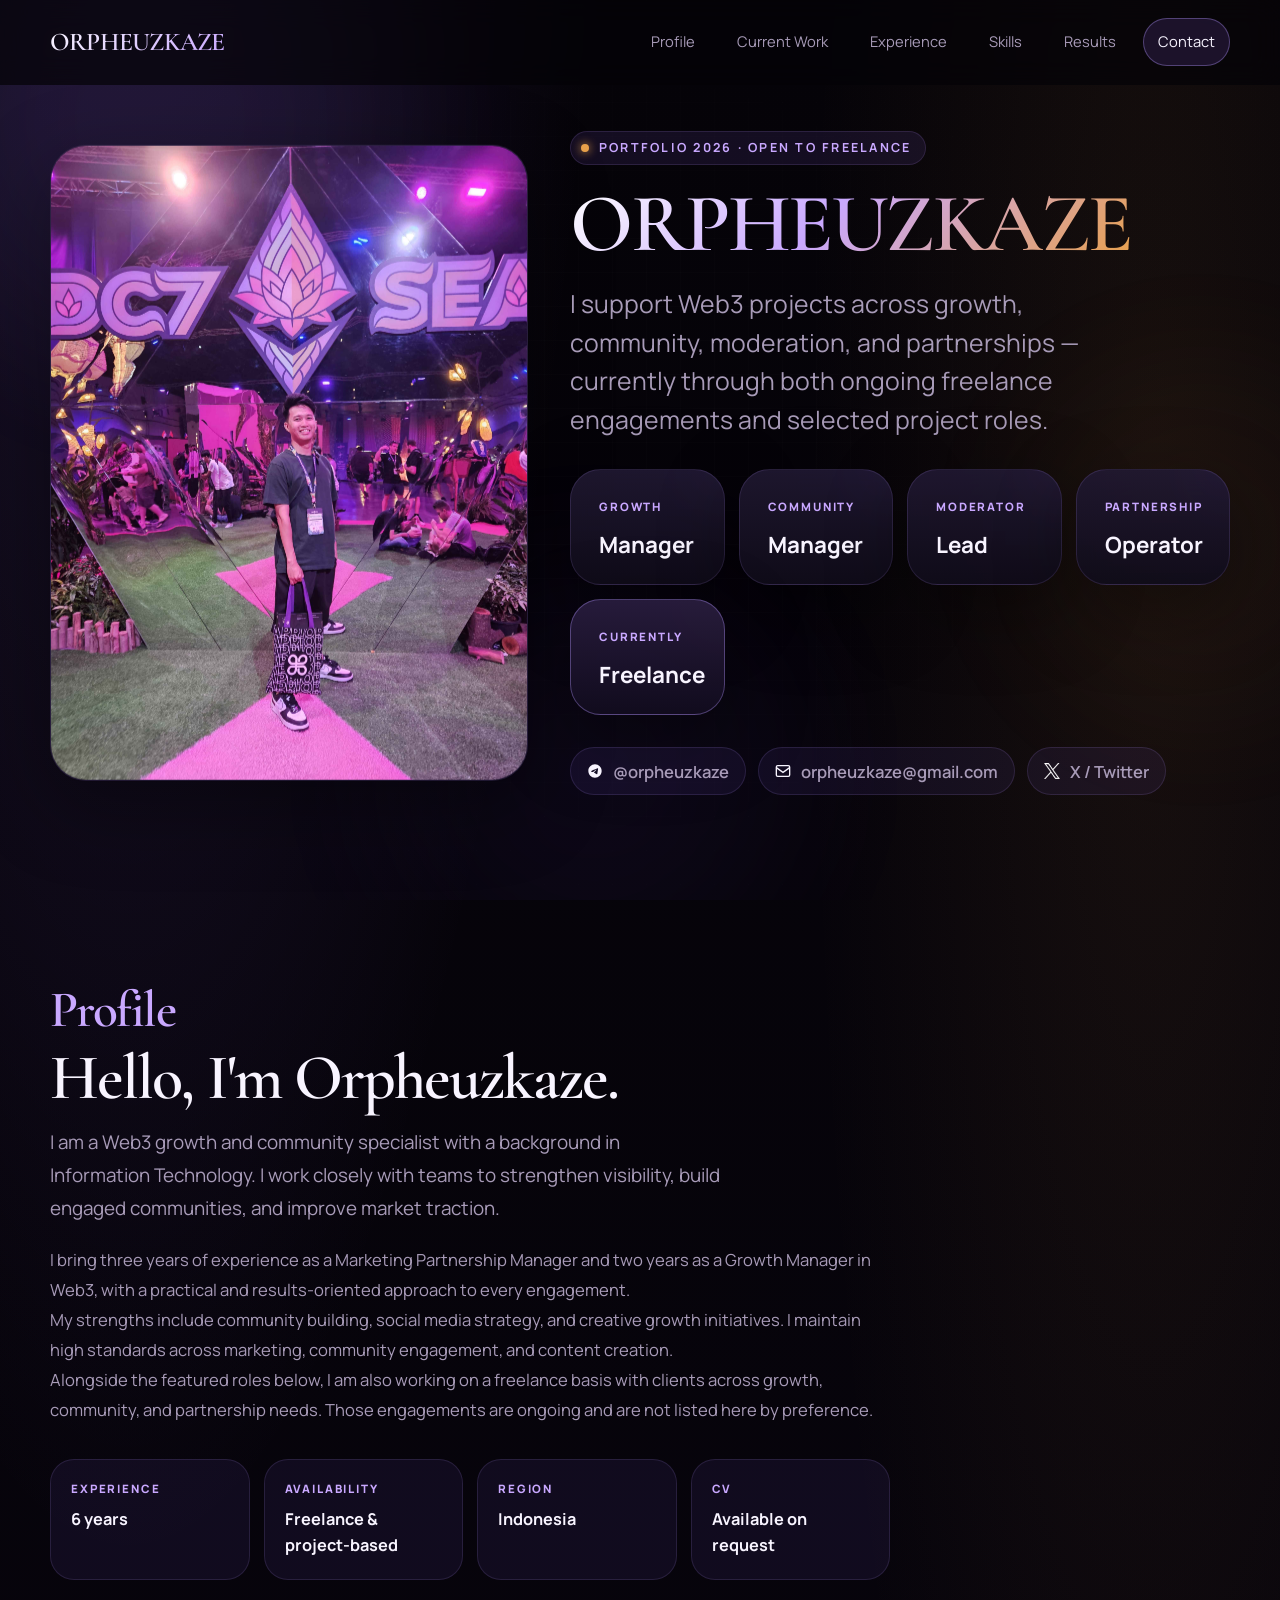
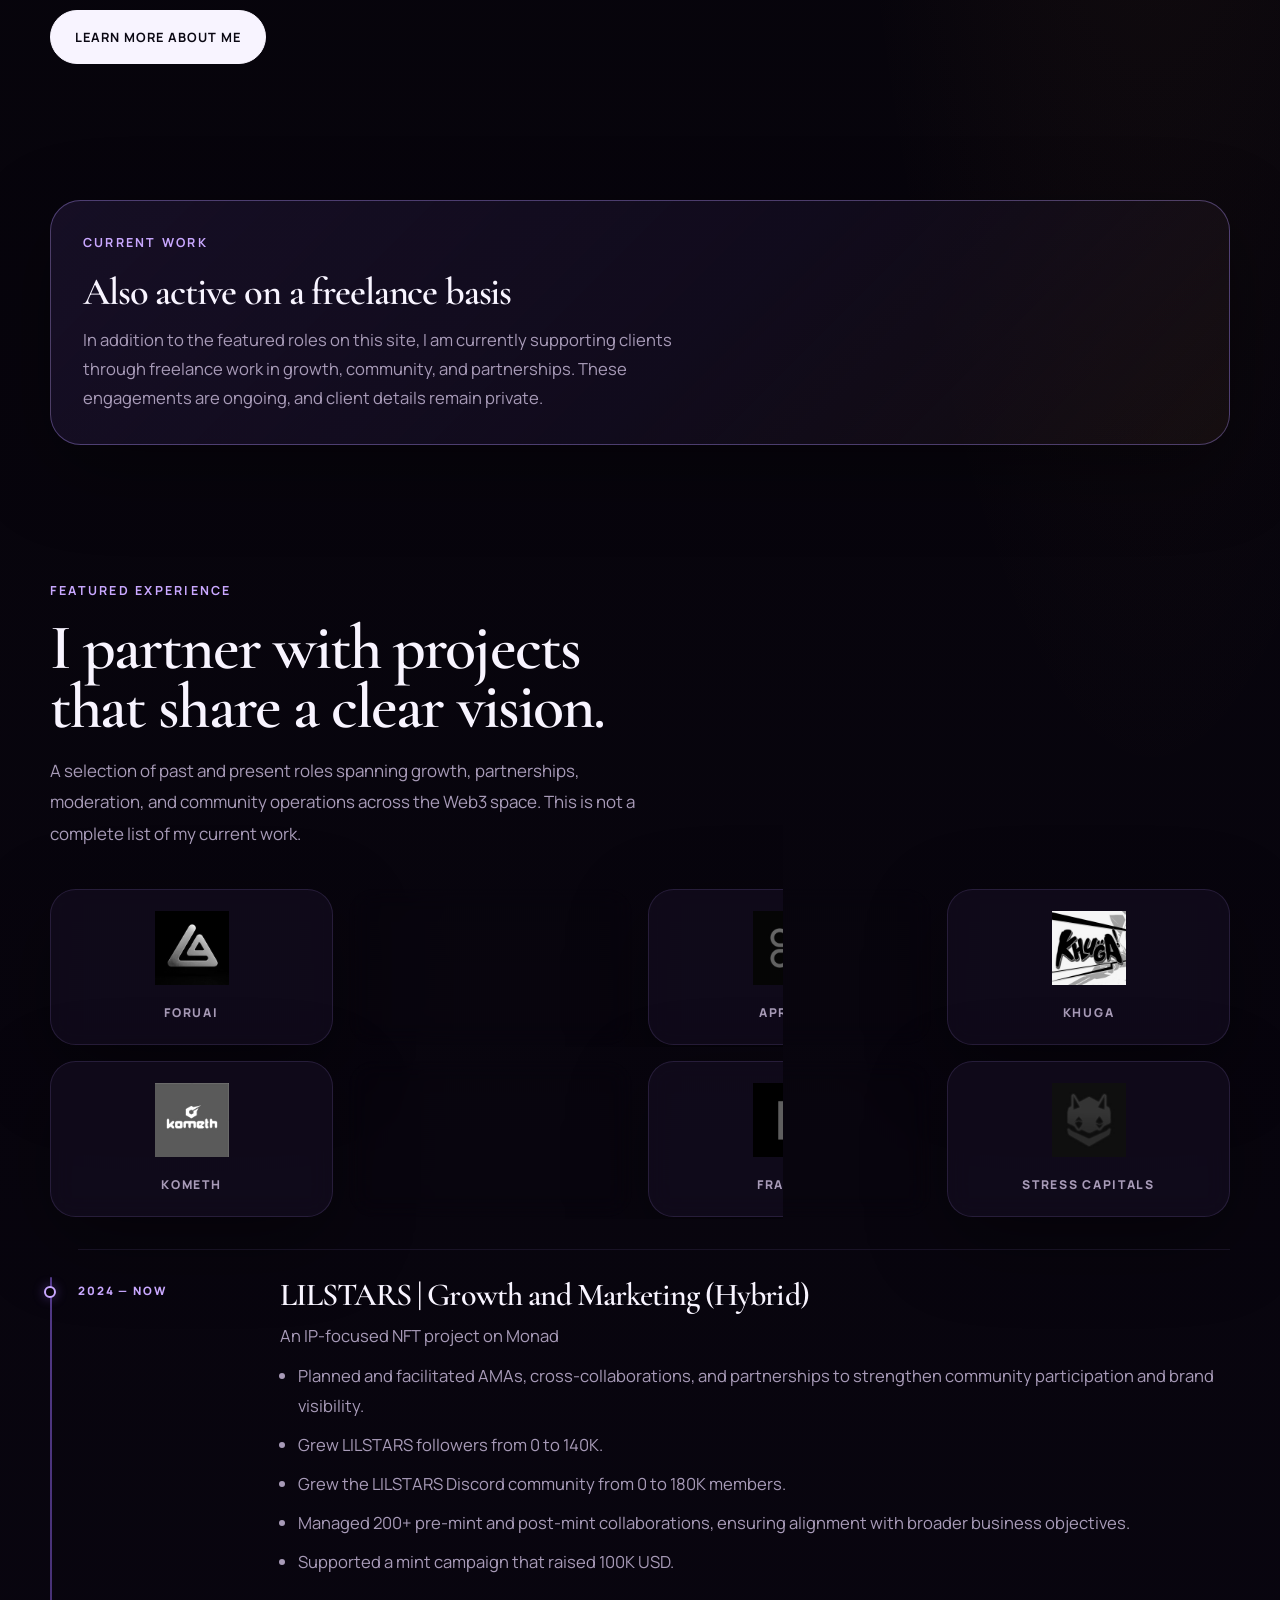
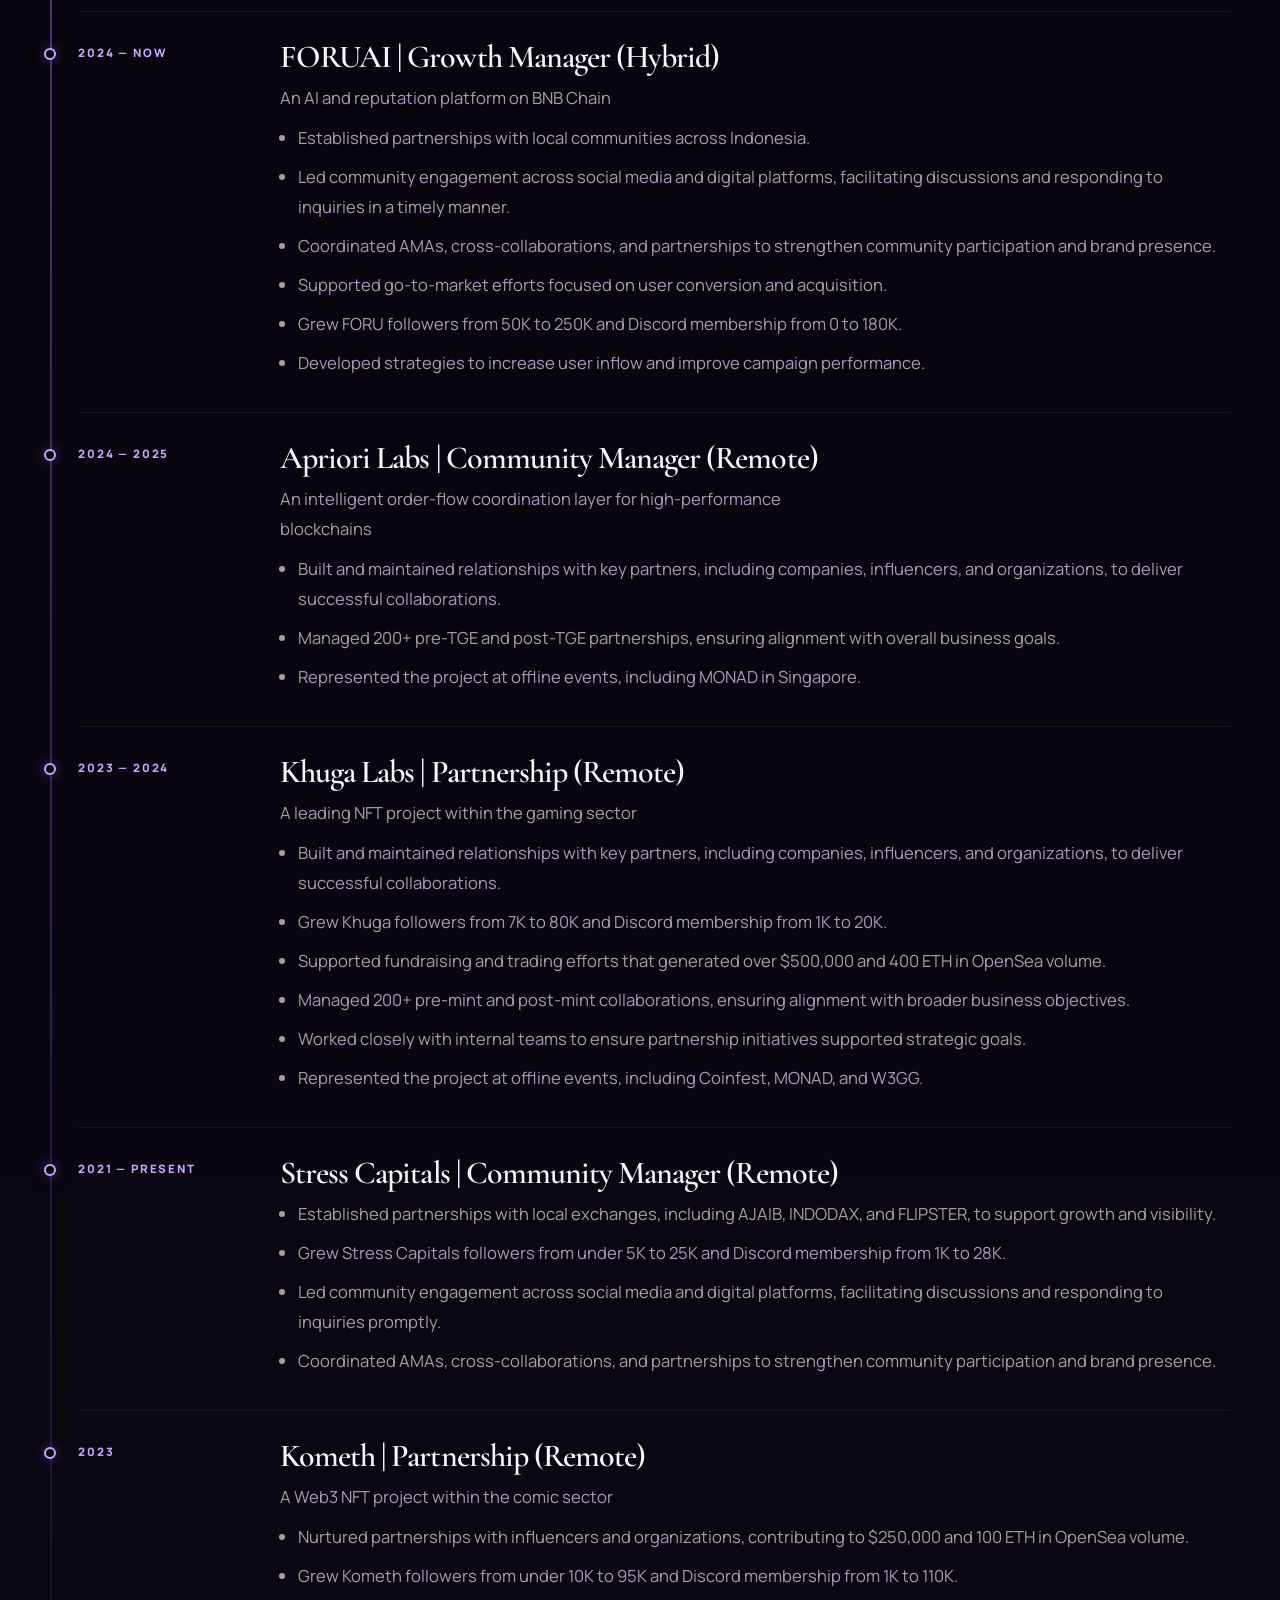
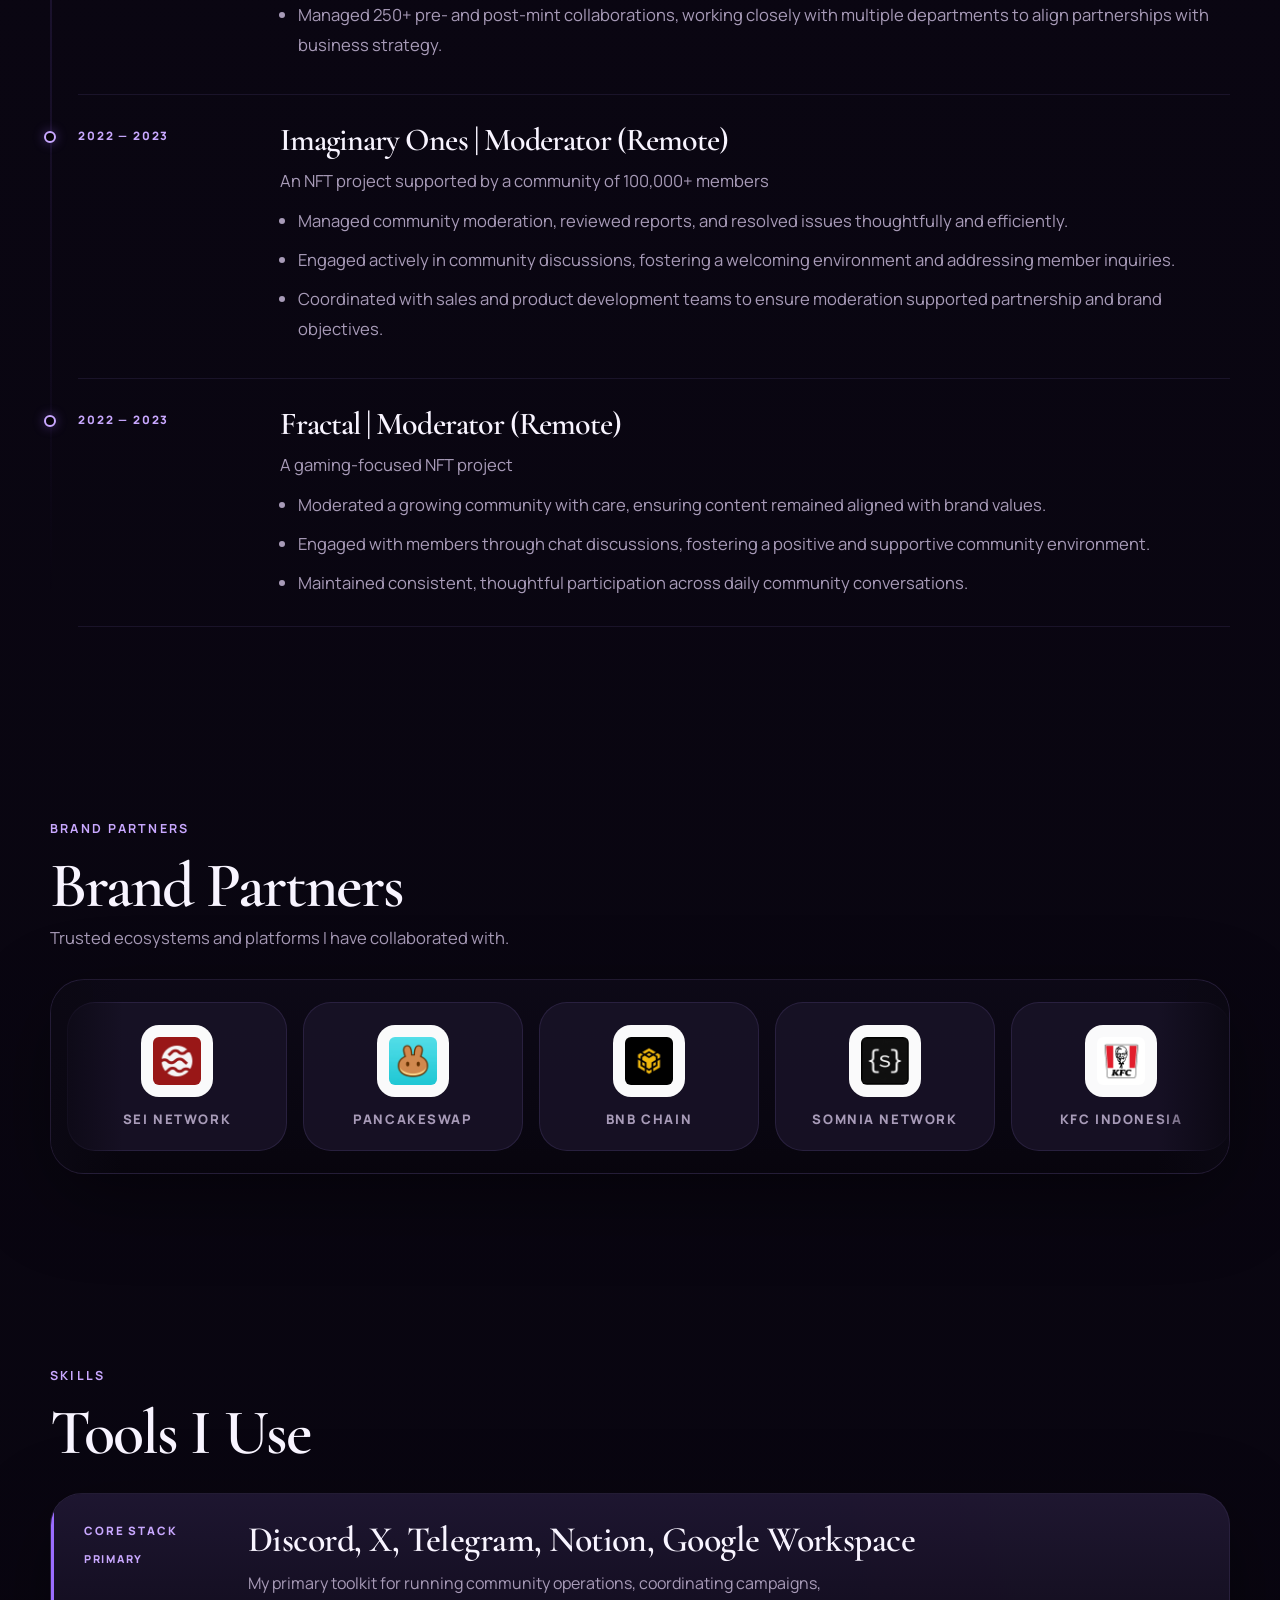
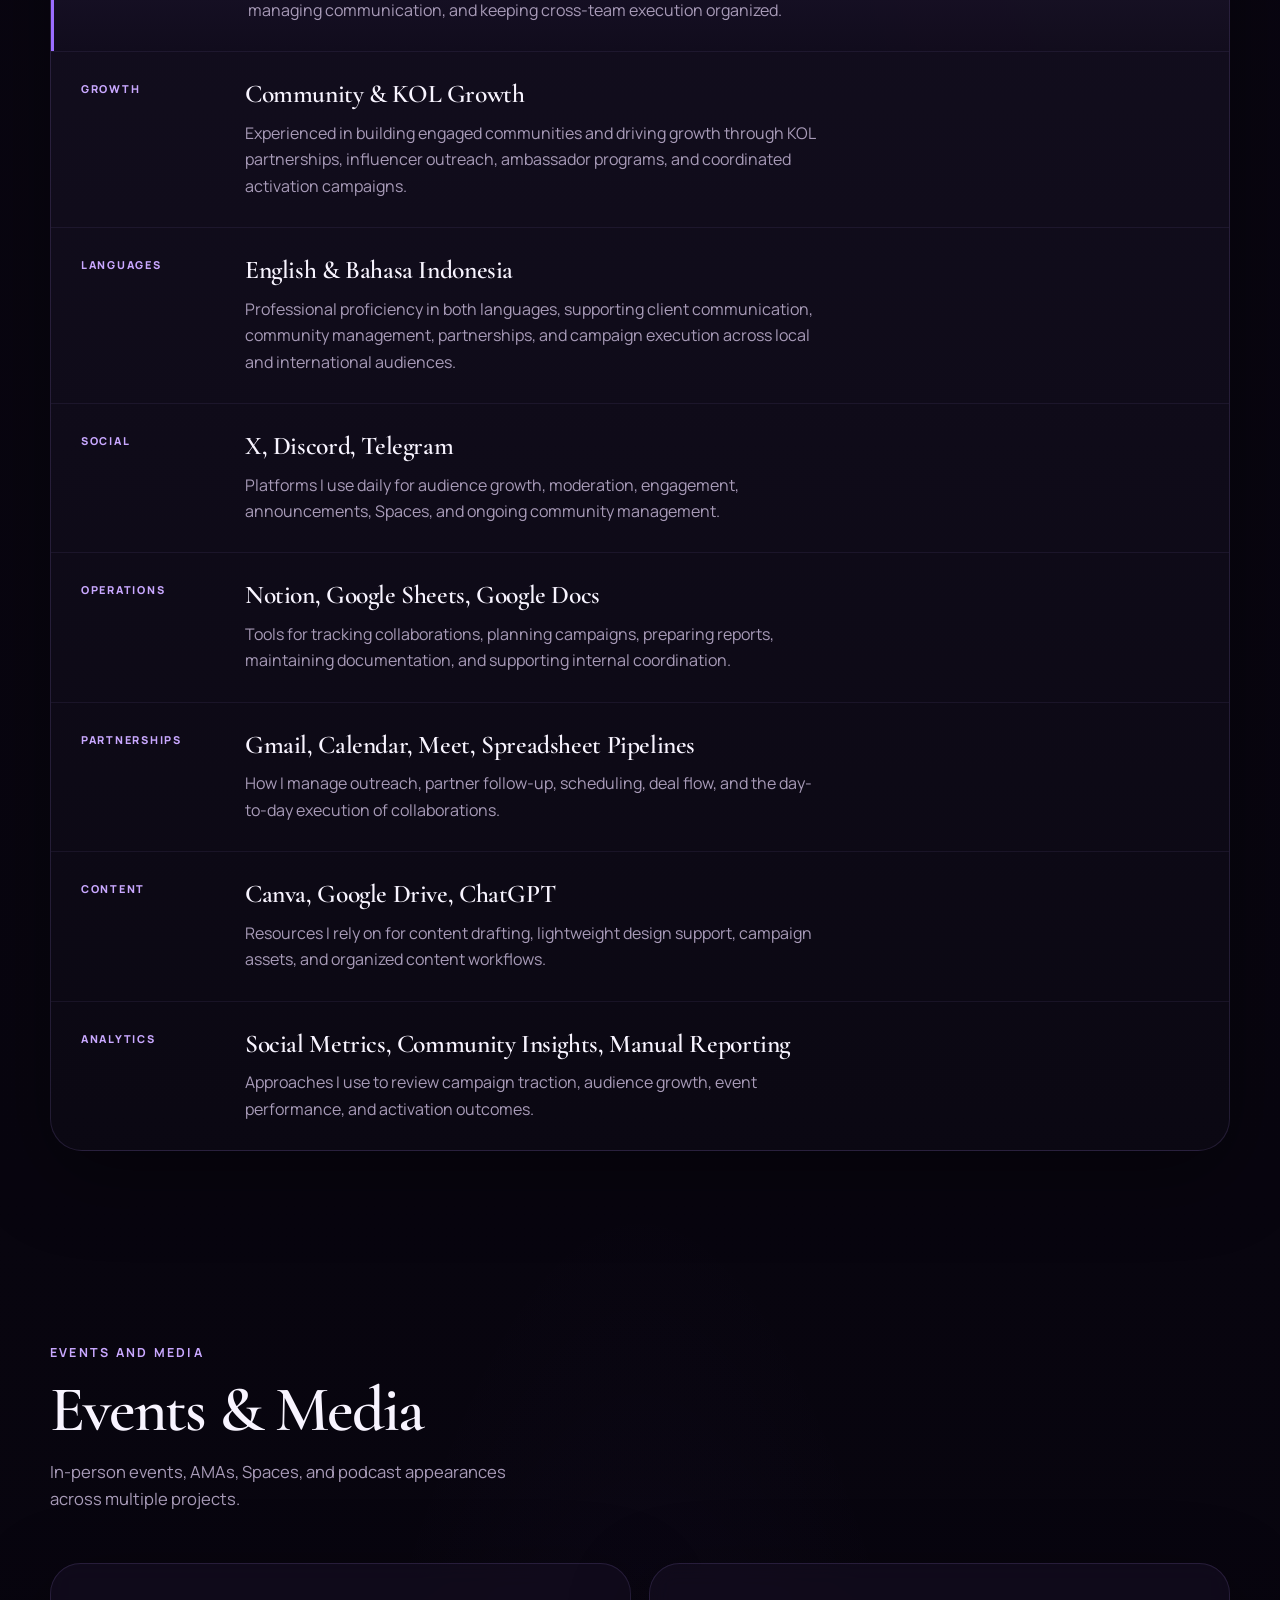
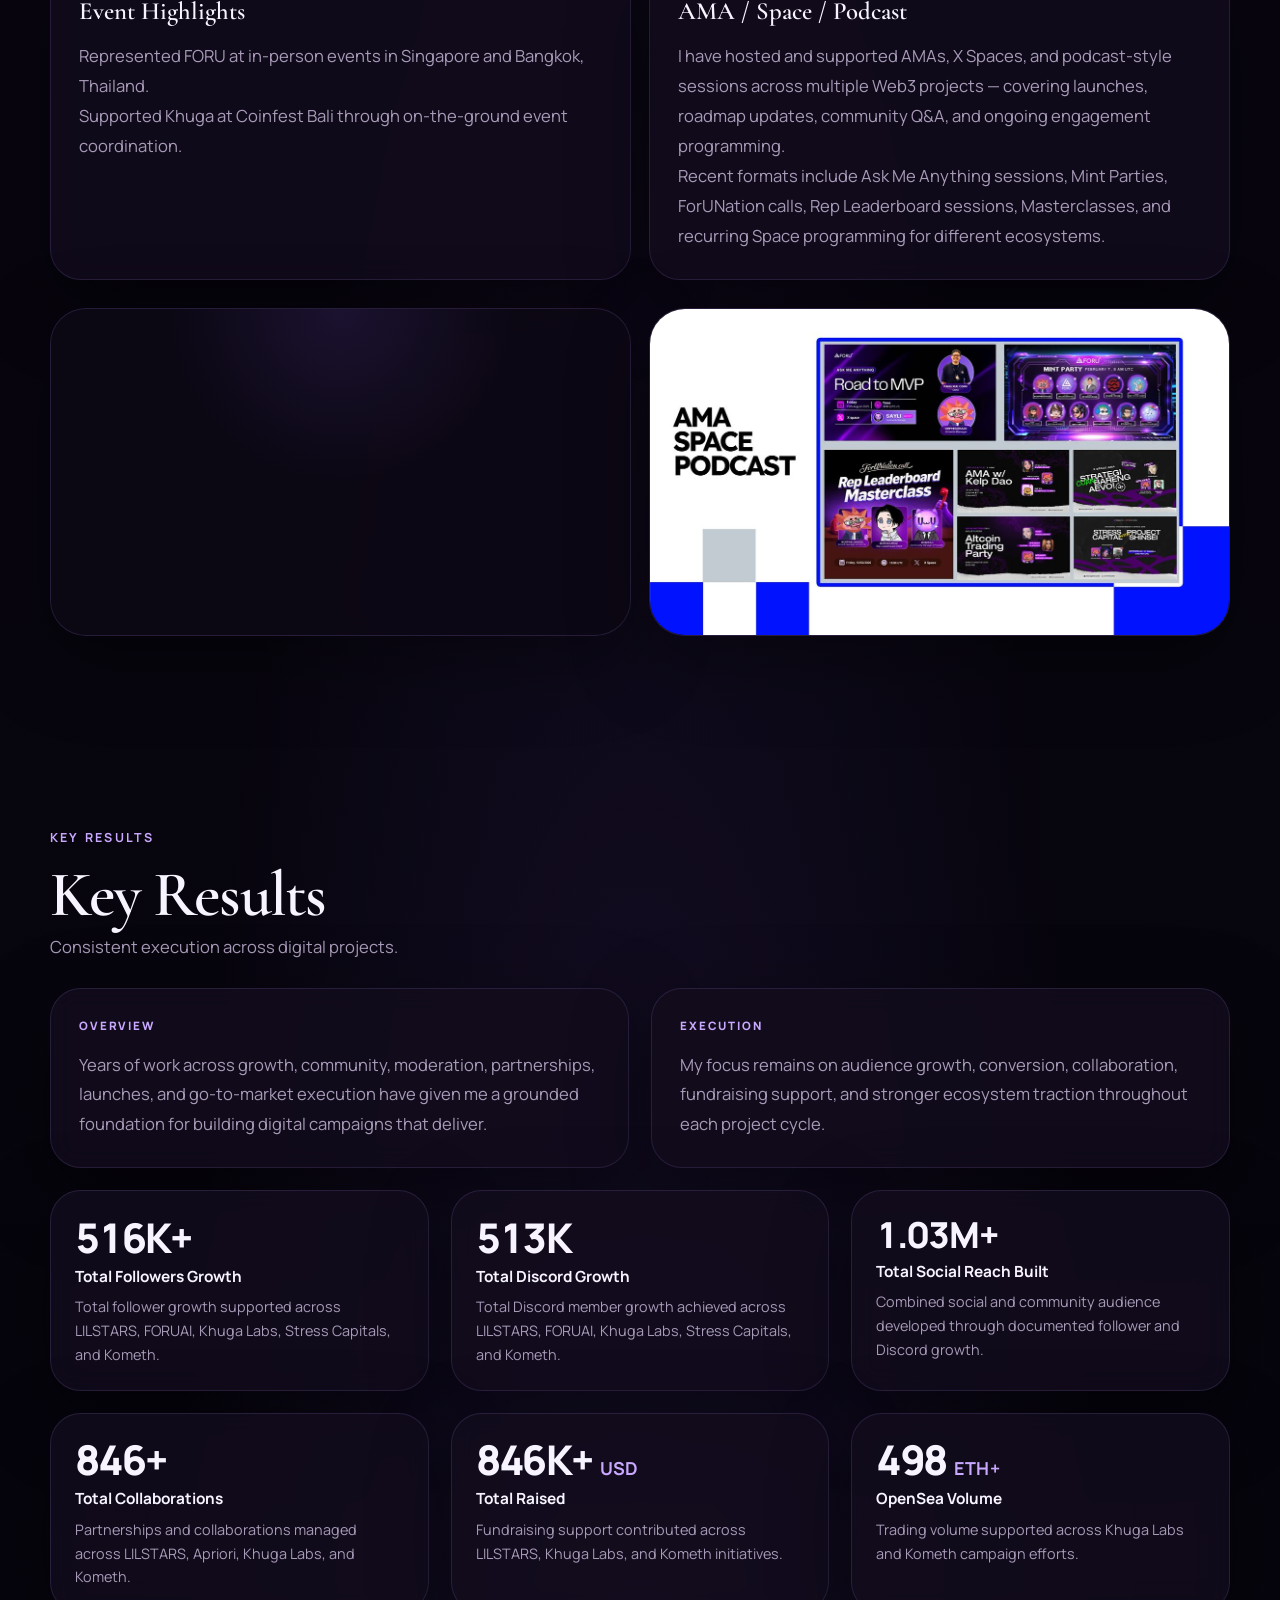
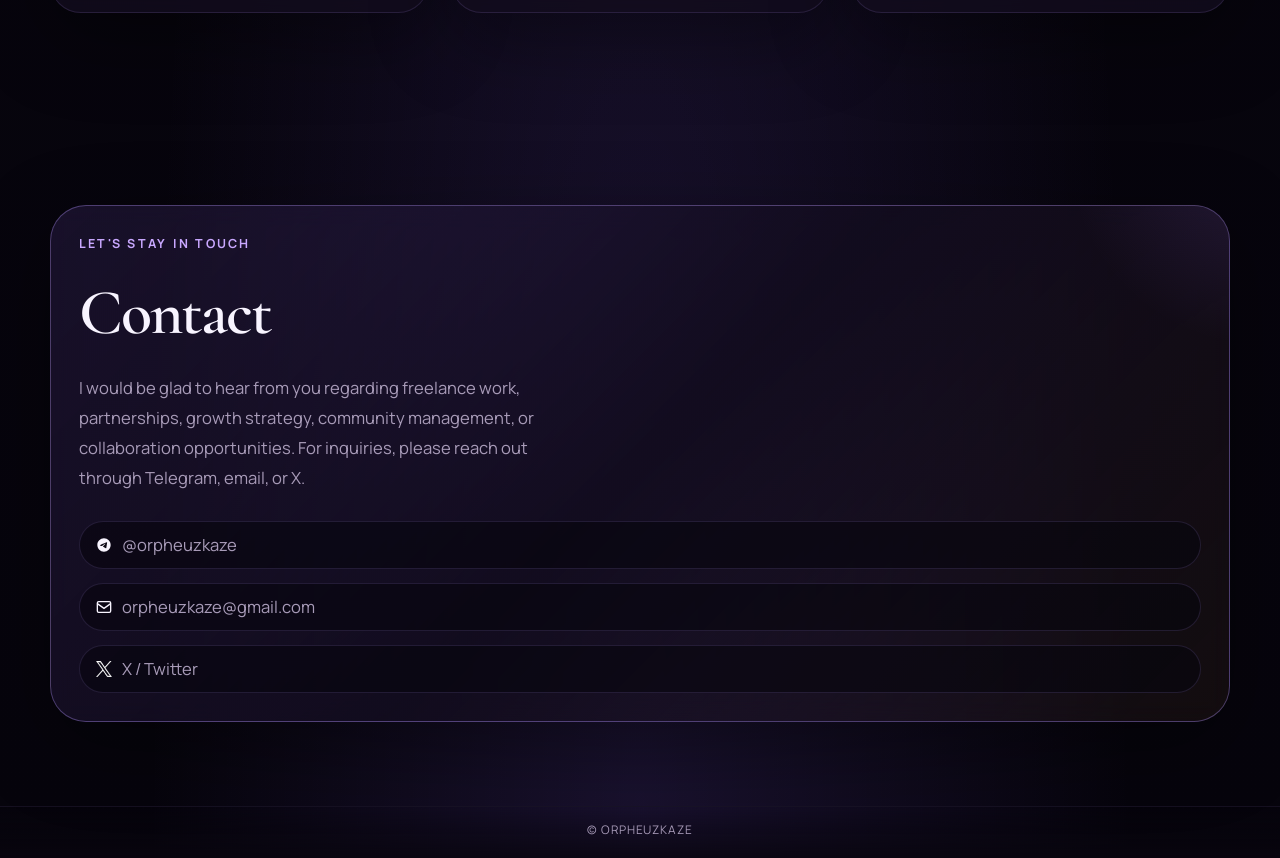
==== index.html @ 61aae907 "Remove real name and LinkedIn; add Telegram and email contact" ====
<!DOCTYPE html>
<html lang="en">
  <head>
    <meta charset="UTF-8" />
    <meta name="viewport" content="width=device-width, initial-scale=1.0" />
    <title>Orpheuzkaze Portfolio</title>
    <meta
      name="description"
      content="Professional portfolio of Orpheuzkaze — Web3 growth, community, and partnership specialist, currently open to freelance work."
    />
    <meta name="robots" content="index, follow" />
    <meta name="author" content="Orpheuzkaze" />
    <link rel="canonical" href="https://ahmadaryanto.com/" />
    <meta property="og:type" content="website" />
    <meta property="og:site_name" content="Orpheuzkaze Portfolio" />
    <meta property="og:title" content="Orpheuzkaze Portfolio" />
    <meta
      property="og:description"
      content="Professional portfolio of Orpheuzkaze — Web3 growth, community, and partnership specialist, currently open to freelance work."
    />
    <meta property="og:url" content="https://ahmadaryanto.com/" />
    <meta property="og:image" content="https://ahmadaryanto.com/assets/profile-picture.webp" />
    <meta property="og:image:alt" content="Orpheuzkaze profile picture" />
    <meta name="twitter:card" content="summary_large_image" />
    <meta name="twitter:title" content="Orpheuzkaze Portfolio" />
    <meta
      name="twitter:description"
      content="Professional portfolio of Orpheuzkaze — Web3 growth, community, and partnership specialist, currently open to freelance work."
    />
    <meta name="twitter:image" content="https://ahmadaryanto.com/assets/profile-picture.webp" />
    <link rel="preconnect" href="https://fonts.googleapis.com" />
    <link rel="preconnect" href="https://fonts.gstatic.com" crossorigin />
    <link
      href="https://fonts.googleapis.com/css2?family=Cormorant+Garamond:wght@500;600;700&family=Manrope:wght@400;500;600;700;800&display=swap"
      rel="stylesheet"
    />
    <link rel="stylesheet" href="./styles.css?v=20260621" />
    <link rel="stylesheet" href="./enhancements.css?v=20260621" />
  </head>
  <body>
    <div class="scroll-progress" aria-hidden="true"></div>
    <div class="ambient" aria-hidden="true">
      <div class="ambient__orb ambient__orb--1"></div>
      <div class="ambient__orb ambient__orb--2"></div>
      <div class="ambient__orb ambient__orb--3"></div>
    </div>

    <header class="site-header">
      <div class="container header-inner">
        <a class="brand" href="#top">ORPHEUZKAZE</a>
        <button class="nav-toggle" id="nav-toggle" type="button" aria-label="Toggle menu" aria-expanded="false">
          <span></span>
          <span></span>
          <span></span>
        </button>
        <nav class="site-nav" id="site-nav">
          <a href="#profile">Profile</a>
          <a href="#freelance">Current Work</a>
          <a href="#experience">Experience</a>
          <a href="#skills">Skills</a>
          <a href="#kpis">Results</a>
          <a href="#contact">Contact</a>
        </nav>
      </div>
    </header>

    <main id="top">
      <section class="hero section">
        <div class="container hero-grid">
          <div class="hero-media">
            <div class="image-shell">
              <div class="profile-fallback" aria-hidden="true">
                <span class="profile-fallback__initials">ORP</span>
                <span class="profile-fallback__label">Profile image unavailable</span>
              </div>
              <img
                src="./assets/profile-picture.webp"
                alt="Orpheuzkaze profile picture"
              />
            </div>
          </div>

          <div class="hero-copy">
            <p class="eyebrow">Portfolio 2026 · Open to freelance</p>
            <h1><span class="text-gradient">ORPHEUZKAZE</span></h1>
            <p class="hero-text">
              I support Web3 projects across growth, community, moderation, and
              partnerships — currently through both ongoing freelance engagements
              and selected project roles.
            </p>

            <div class="role-grid">
              <article class="role-card">
                <span>Growth</span>
                <strong>Manager</strong>
              </article>
              <article class="role-card">
                <span>Community</span>
                <strong>Manager</strong>
              </article>
              <article class="role-card">
                <span>Moderator</span>
                <strong>Lead</strong>
              </article>
              <article class="role-card">
                <span>Partnership</span>
                <strong>Operator</strong>
              </article>
              <article class="role-card role-card--highlight">
                <span>Currently</span>
                <strong>Freelance</strong>
              </article>
            </div>

            <div class="contact-row contact-row--hero">
              <a href="https://t.me/orpheuzkaze" target="_blank" rel="noreferrer" class="social-link">
                <span class="social-icon social-icon-telegram" aria-hidden="true">
                  <svg viewBox="0 0 24 24" aria-hidden="true" focusable="false">
                    <path fill="currentColor" d="M12 2C6.48 2 2 6.48 2 12s4.48 10 10 10 10-4.48 10-10S17.52 2 12 2zm4.64 6.8c-.15 1.58-.8 5.42-1.13 7.19-.14.75-.42 1-.68 1.03-.58.05-1.02-.38-1.58-.75-.88-.58-1.38-.94-2.23-1.5-.99-.65-.35-1.01.22-1.59.15-.15 2.71-2.48 2.76-2.69a.2.2 0 00-.05-.18c-.06-.05-.14-.03-.21-.02-.09.02-1.49.95-4.22 2.79-.4.27-.76.41-1.08.4-.36-.01-1.04-.2-1.55-.37-.63-.2-1.12-.31-1.08-.66.02-.18.27-.36.74-.55 2.92-1.27 4.86-2.11 5.83-2.51 2.78-1.16 3.35-1.36 3.73-1.36.08 0 .27.02.39.12.1.08.13.19.14.27-.01.06.01.24 0 .38z"></path>
                  </svg>
                </span>
                <span>@orpheuzkaze</span>
              </a>
              <a href="mailto:orpheuzkaze@gmail.com" class="social-link">
                <span class="social-icon social-icon-email" aria-hidden="true">
                  <svg viewBox="0 0 24 24" aria-hidden="true" focusable="false" fill="none" stroke="currentColor" stroke-width="2">
                    <rect x="2" y="4" width="20" height="16" rx="2"></rect>
                    <path d="M2 7l10 7 10-7"></path>
                  </svg>
                </span>
                <span>orpheuzkaze@gmail.com</span>
              </a>
              <a href="https://x.com/orpheuskaze" target="_blank" rel="noreferrer" class="social-link">
                <img src="./assets/x-logo-icon.png" alt="" class="social-icon-image" aria-hidden="true" />
                <span>X / Twitter</span>
              </a>
            </div>
          </div>
        </div>
      </section>

      <section id="profile" class="section">
        <div class="container profile-spotlight">
          <div class="profile-copy">
            <h1 class="section-title">Profile</h1>
            <h2>Hello, I'm Orpheuzkaze.</h2>
            <p class="profile-lead">
              I am a Web3 growth and community specialist with a background in
              Information Technology. I work closely with teams to strengthen
              visibility, build engaged communities, and improve market traction.
            </p>
            <p class="body-text">
              I bring three years of experience as a Marketing Partnership Manager
              and two years as a Growth Manager in Web3, with a practical and
              results-oriented approach to every engagement.
            </p>
            <p class="body-text">
              My strengths include community building, social media strategy, and
              creative growth initiatives. I maintain high standards across
              marketing, community engagement, and content creation.
            </p>
            <p class="body-text">
              Alongside the featured roles below, I am also working on a freelance
              basis with clients across growth, community, and partnership needs.
              Those engagements are ongoing and are not listed here by preference.
            </p>
            <div class="profile-details">
              <div class="profile-detail">
                <span>Experience</span>
                <strong>6 years</strong>
              </div>
              <div class="profile-detail">
                <span>Availability</span>
                <strong>Freelance &amp; project-based</strong>
              </div>
              <div class="profile-detail">
                <span>Region</span>
                <strong>Indonesia</strong>
              </div>
              <div class="profile-detail">
                <span>CV</span>
                <strong>Available on request</strong>
              </div>
            </div>
            <div class="profile-actions">
              <button class="button-link" type="button" id="tell-more-btn">Learn more about me</button>
            </div>
          </div>
        </div>
      </section>

      <section id="freelance" class="section freelance-section">
        <div class="container">
          <article class="freelance-card">
            <p class="eyebrow">Current Work</p>
            <h2>Also active on a freelance basis</h2>
            <p class="freelance-card__text">
              In addition to the featured roles on this site, I am currently supporting
              clients through freelance work in growth, community, and partnerships.
              These engagements are ongoing, and client details remain private.
            </p>
          </article>
        </div>
      </section>

      <section id="experience" class="section">
        <div class="container experience-section">
          <div class="experience-intro">
            <p class="eyebrow">Featured Experience</p>
            <h2>I partner with projects that share a clear vision.</h2>
            <p class="experience-summary">
              A selection of past and present roles spanning growth, partnerships,
              moderation, and community operations across the Web3 space. This is not
              a complete list of my current work.
            </p>
          </div>

          <div class="experience-logos">
            <a class="experience-logo-card" href="https://x.com/4uaicrypto" target="_blank" rel="noreferrer">
              <img src="./logos/Foruai.jpg" alt="FORUAI logo" />
              <span>FORUAI</span>
            </a>
            <a class="experience-logo-card" href="https://x.com/Lilstarrrs" target="_blank" rel="noreferrer">
              <img src="./logos/Lilstars.jpg" alt="LILSTARS logo" />
              <span>LILSTARS</span>
            </a>
            <a class="experience-logo-card" href="https://x.com/aPriori" target="_blank" rel="noreferrer">
              <img src="./logos/Apriori.jpg" alt="Apriori logo" />
              <span>APRIORI</span>
            </a>
            <a class="experience-logo-card" href="https://x.com/Khugaverse" target="_blank" rel="noreferrer">
              <img src="./logos/Khuga.jpg" alt="Khuga logo" />
              <span>KHUGA</span>
            </a>
            <a class="experience-logo-card" href="https://x.com/KomethXYZ" target="_blank" rel="noreferrer">
              <img src="./logos/Kometh.jpg" alt="Kometh logo" />
              <span>KOMETH</span>
            </a>
            <a class="experience-logo-card" href="https://x.com/imaginary_ones" target="_blank" rel="noreferrer">
              <img src="./logos/Imaginary ones.jpg" alt="Imaginary Ones logo" />
              <span>IMAGINARY ONES</span>
            </a>
            <a class="experience-logo-card" href="https://x.com/fractalwagmi" target="_blank" rel="noreferrer">
              <img src="./logos/Fractal.jpg" alt="Fractal logo" />
              <span>FRACTAL</span>
            </a>
            <a class="experience-logo-card" href="https://x.com/StressCapitals" target="_blank" rel="noreferrer">
              <img src="./logos/Stress capitals.jpg" alt="Stress Capitals logo" />
              <span>STRESS CAPITALS</span>
            </a>
          </div>

          <div class="experience-timeline">
            <article class="experience-entry">
              <div class="experience-year">2024 — Now</div>
              <div class="experience-body">
                <a class="experience-title" href="https://x.com/Lilstarrrs" target="_blank" rel="noreferrer">LILSTARS | Growth and Marketing (Hybrid)</a>
                <p class="experience-meta">An IP-focused NFT project on Monad</p>
                <ul>
                  <li>Planned and facilitated AMAs, cross-collaborations, and partnerships to strengthen community participation and brand visibility.</li>
                  <li>Grew LILSTARS followers from 0 to 140K.</li>
                  <li>Grew the LILSTARS Discord community from 0 to 180K members.</li>
                  <li>Managed 200+ pre-mint and post-mint collaborations, ensuring alignment with broader business objectives.</li>
                  <li>Supported a mint campaign that raised 100K USD.</li>
                </ul>
              </div>
            </article>

            <article class="experience-entry">
              <div class="experience-year">2024 — Now</div>
              <div class="experience-body">
                <a class="experience-title" href="https://x.com/foruai" target="_blank" rel="noreferrer">FORUAI | Growth Manager (Hybrid)</a>
                <p class="experience-meta">An AI and reputation platform on BNB Chain</p>
                <ul>
                  <li>Established partnerships with local communities across Indonesia.</li>
                  <li>Led community engagement across social media and digital platforms, facilitating discussions and responding to inquiries in a timely manner.</li>
                  <li>Coordinated AMAs, cross-collaborations, and partnerships to strengthen community participation and brand presence.</li>
                  <li>Supported go-to-market efforts focused on user conversion and acquisition.</li>
                  <li>Grew FORU followers from 50K to 250K and Discord membership from 0 to 180K.</li>
                  <li>Developed strategies to increase user inflow and improve campaign performance.</li>
                </ul>
              </div>
            </article>

            <article class="experience-entry">
              <div class="experience-year">2024 — 2025</div>
              <div class="experience-body">
                <a class="experience-title" href="https://x.com/aPriori" target="_blank" rel="noreferrer">Apriori Labs | Community Manager (Remote)</a>
                <p class="experience-meta">An intelligent order-flow coordination layer for high-performance blockchains</p>
                <ul>
                  <li>Built and maintained relationships with key partners, including companies, influencers, and organizations, to deliver successful collaborations.</li>
                  <li>Managed 200+ pre-TGE and post-TGE partnerships, ensuring alignment with overall business goals.</li>
                  <li>Represented the project at offline events, including MONAD in Singapore.</li>
                </ul>
              </div>
            </article>

            <article class="experience-entry">
              <div class="experience-year">2023 — 2024</div>
              <div class="experience-body">
                <a class="experience-title" href="https://x.com/Khugaverse" target="_blank" rel="noreferrer">Khuga Labs | Partnership (Remote)</a>
                <p class="experience-meta">A leading NFT project within the gaming sector</p>
                <ul>
                  <li>Built and maintained relationships with key partners, including companies, influencers, and organizations, to deliver successful collaborations.</li>
                  <li>Grew Khuga followers from 7K to 80K and Discord membership from 1K to 20K.</li>
                  <li>Supported fundraising and trading efforts that generated over $500,000 and 400 ETH in OpenSea volume.</li>
                  <li>Managed 200+ pre-mint and post-mint collaborations, ensuring alignment with broader business objectives.</li>
                  <li>Worked closely with internal teams to ensure partnership initiatives supported strategic goals.</li>
                  <li>Represented the project at offline events, including Coinfest, MONAD, and W3GG.</li>
                </ul>
              </div>
            </article>

            <article class="experience-entry">
              <div class="experience-year">2021 — Present</div>
              <div class="experience-body">
                <a class="experience-title" href="https://x.com/StressCapitals" target="_blank" rel="noreferrer">Stress Capitals | Community Manager (Remote)</a>
                <ul>
                  <li>Established partnerships with local exchanges, including AJAIB, INDODAX, and FLIPSTER, to support growth and visibility.</li>
                  <li>Grew Stress Capitals followers from under 5K to 25K and Discord membership from 1K to 28K.</li>
                  <li>Led community engagement across social media and digital platforms, facilitating discussions and responding to inquiries promptly.</li>
                  <li>Coordinated AMAs, cross-collaborations, and partnerships to strengthen community participation and brand presence.</li>
                </ul>
              </div>
            </article>

            <article class="experience-entry">
              <div class="experience-year">2023</div>
              <div class="experience-body">
                <a class="experience-title" href="https://x.com/KomethXYZ" target="_blank" rel="noreferrer">Kometh | Partnership (Remote)</a>
                <p class="experience-meta">A Web3 NFT project within the comic sector</p>
                <ul>
                  <li>Nurtured partnerships with influencers and organizations, contributing to $250,000 and 100 ETH in OpenSea volume.</li>
                  <li>Grew Kometh followers from under 10K to 95K and Discord membership from 1K to 110K.</li>
                  <li>Managed 250+ pre- and post-mint collaborations, working closely with multiple departments to align partnerships with business strategy.</li>
                </ul>
              </div>
            </article>

            <article class="experience-entry">
              <div class="experience-year">2022 — 2023</div>
              <div class="experience-body">
                <a class="experience-title" href="https://x.com/Imaginary_Ones" target="_blank" rel="noreferrer">Imaginary Ones | Moderator (Remote)</a>
                <p class="experience-meta">An NFT project supported by a community of 100,000+ members</p>
                <ul>
                  <li>Managed community moderation, reviewed reports, and resolved issues thoughtfully and efficiently.</li>
                  <li>Engaged actively in community discussions, fostering a welcoming environment and addressing member inquiries.</li>
                  <li>Coordinated with sales and product development teams to ensure moderation supported partnership and brand objectives.</li>
                </ul>
              </div>
            </article>

            <article class="experience-entry">
              <div class="experience-year">2022 — 2023</div>
              <div class="experience-body">
                <a class="experience-title" href="https://x.com/fractalwagmi" target="_blank" rel="noreferrer">Fractal | Moderator (Remote)</a>
                <p class="experience-meta">A gaming-focused NFT project</p>
                <ul>
                  <li>Moderated a growing community with care, ensuring content remained aligned with brand values.</li>
                  <li>Engaged with members through chat discussions, fostering a positive and supportive community environment.</li>
                  <li>Maintained consistent, thoughtful participation across daily community conversations.</li>
                </ul>
              </div>
            </article>
          </div>
        </div>
      </section>

      <section class="section brands-section">
        <div class="container">
          <p class="eyebrow">Brand Partners</p>
          <h2>Brand Partners</h2>
          <p class="section-subheading">Trusted ecosystems and platforms I have collaborated with.</p>
          <div class="marquee" aria-label="Trusted brands and ecosystems collaborated with">
            <div class="marquee__track">
              <div class="marquee__group">
                <a class="marquee-logo-card" href="https://x.com/SeiNetwork" target="_blank" rel="noreferrer" aria-label="Sei Network on X">
                  <img src="./assets/brand-logos/sei.jpg" alt="Sei Network logo" />
                  <span class="marquee-logo-card__sub">Sei Network</span>
                </a>
                <a class="marquee-logo-card" href="https://x.com/PancakeSwap" target="_blank" rel="noreferrer" aria-label="PancakeSwap on X">
                  <img src="./assets/brand-logos/pancakeswap.jpg" alt="PancakeSwap logo" />
                  <span class="marquee-logo-card__sub">PancakeSwap</span>
                </a>
                <a class="marquee-logo-card" href="https://x.com/BNBCHAIN" target="_blank" rel="noreferrer" aria-label="BNB Chain on X">
                  <img src="./assets/brand-logos/bnbchain.jpg" alt="BNB Chain logo" />
                  <span class="marquee-logo-card__sub">BNB Chain</span>
                </a>
                <a class="marquee-logo-card" href="https://x.com/somnia_network" target="_blank" rel="noreferrer" aria-label="Somnia Network on X">
                  <img src="./assets/brand-logos/somnia.png" alt="Somnia Network logo" />
                  <span class="marquee-logo-card__sub">Somnia Network</span>
                </a>
                <a class="marquee-logo-card" href="https://x.com/KFCINDONESIA" target="_blank" rel="noreferrer" aria-label="KFC Indonesia on X">
                  <img src="./assets/brand-logos/kfc-indonesia.jpg" alt="KFC Indonesia logo" />
                  <span class="marquee-logo-card__sub">KFC Indonesia</span>
                </a>
                <a class="marquee-logo-card" href="https://x.com/monad" target="_blank" rel="noreferrer" aria-label="Monad on X">
                  <img src="./assets/brand-logos/monad.jpg" alt="Monad logo" />
                  <span class="marquee-logo-card__sub">Monad</span>
                </a>
                <a class="marquee-logo-card" href="https://x.com/MagicEden" target="_blank" rel="noreferrer" aria-label="Magic Eden on X">
                  <img src="./assets/brand-logos/magiceden.png" alt="Magic Eden logo" />
                  <span class="marquee-logo-card__sub">Magic Eden</span>
                </a>
                <a class="marquee-logo-card" href="https://x.com/PancakeSwap" target="_blank" rel="noreferrer" aria-label="PancakeSwap on X">
                  <img src="./assets/brand-logos/pancakeswap.jpg" alt="PancakeSwap logo" />
                  <span class="marquee-logo-card__sub">PancakeSwap</span>
                </a>
                <a class="marquee-logo-card" href="https://x.com/Tokocrypto" target="_blank" rel="noreferrer" aria-label="Tokocrypto on X">
                  <img src="./assets/brand-logos/tokocrypto.jpg" alt="Tokocrypto logo" />
                  <span class="marquee-logo-card__sub">Tokocrypto</span>
                </a>
                <a class="marquee-logo-card" href="https://x.com/blumcrypto" target="_blank" rel="noreferrer" aria-label="Blum on X">
                  <img src="./assets/brand-logos/blum.jpg" alt="Blum logo" />
                  <span class="marquee-logo-card__sub">Blum</span>
                </a>
                <a class="marquee-logo-card" href="https://x.com/reku_id" target="_blank" rel="noreferrer" aria-label="Reku on X">
                  <img src="./assets/brand-logos/reku.jpg" alt="Reku logo" />
                  <span class="marquee-logo-card__sub">Reku</span>
                </a>
                <a class="marquee-logo-card" href="https://x.com/MEXC" target="_blank" rel="noreferrer" aria-label="MEXC on X">
                  <img src="./assets/brand-logos/mexc.jpg" alt="MEXC logo" />
                  <span class="marquee-logo-card__sub">MEXC</span>
                </a>
              </div>
              <div class="marquee__group" aria-hidden="true">
                <a class="marquee-logo-card" href="https://x.com/SeiNetwork" target="_blank" rel="noreferrer" tabindex="-1">
                  <img src="./assets/brand-logos/sei.jpg" alt="" />
                  <span class="marquee-logo-card__sub">Sei Network</span>
                </a>
                <a class="marquee-logo-card" href="https://x.com/PancakeSwap" target="_blank" rel="noreferrer" tabindex="-1">
                  <img src="./assets/brand-logos/pancakeswap.jpg" alt="" />
                  <span class="marquee-logo-card__sub">PancakeSwap</span>
                </a>
                <a class="marquee-logo-card" href="https://x.com/BNBCHAIN" target="_blank" rel="noreferrer" tabindex="-1">
                  <img src="./assets/brand-logos/bnbchain.jpg" alt="" />
                  <span class="marquee-logo-card__sub">BNB Chain</span>
                </a>
                <a class="marquee-logo-card" href="https://x.com/somnia_network" target="_blank" rel="noreferrer" tabindex="-1">
                  <img src="./assets/brand-logos/somnia.png" alt="" />
                  <span class="marquee-logo-card__sub">Somnia Network</span>
                </a>
                <a class="marquee-logo-card" href="https://x.com/KFCINDONESIA" target="_blank" rel="noreferrer" tabindex="-1">
                  <img src="./assets/brand-logos/kfc-indonesia.jpg" alt="" />
                  <span class="marquee-logo-card__sub">KFC Indonesia</span>
                </a>
                <a class="marquee-logo-card" href="https://x.com/monad" target="_blank" rel="noreferrer" tabindex="-1">
                  <img src="./assets/brand-logos/monad.jpg" alt="" />
                  <span class="marquee-logo-card__sub">Monad</span>
                </a>
                <a class="marquee-logo-card" href="https://x.com/MagicEden" target="_blank" rel="noreferrer" tabindex="-1">
                  <img src="./assets/brand-logos/magiceden.png" alt="" />
                  <span class="marquee-logo-card__sub">Magic Eden</span>
                </a>
                <a class="marquee-logo-card" href="https://x.com/PancakeSwap" target="_blank" rel="noreferrer" tabindex="-1">
                  <img src="./assets/brand-logos/pancakeswap.jpg" alt="" />
                  <span class="marquee-logo-card__sub">PancakeSwap</span>
                </a>
                <a class="marquee-logo-card" href="https://x.com/Tokocrypto" target="_blank" rel="noreferrer" tabindex="-1">
                  <img src="./assets/brand-logos/tokocrypto.jpg" alt="" />
                  <span class="marquee-logo-card__sub">Tokocrypto</span>
                </a>
                <a class="marquee-logo-card" href="https://x.com/blumcrypto" target="_blank" rel="noreferrer" tabindex="-1">
                  <img src="./assets/brand-logos/blum.jpg" alt="" />
                  <span class="marquee-logo-card__sub">Blum</span>
                </a>
                <a class="marquee-logo-card" href="https://x.com/reku_id" target="_blank" rel="noreferrer" tabindex="-1">
                  <img src="./assets/brand-logos/reku.jpg" alt="" />
                  <span class="marquee-logo-card__sub">Reku</span>
                </a>
                <a class="marquee-logo-card" href="https://x.com/MEXC" target="_blank" rel="noreferrer" tabindex="-1">
                  <img src="./assets/brand-logos/mexc.jpg" alt="" />
                  <span class="marquee-logo-card__sub">MEXC</span>
                </a>
              </div>
            </div>
          </div>
        </div>
      </section>

      <section id="skills" class="section awards-section">
        <div class="container">
          <p class="eyebrow">Skills</p>
          <h2>Tools I Use</h2>

          <div class="awards-table">
            <article class="award-row award-row-feature">
              <div class="award-row__meta">
                <span class="kpi-label">Core Stack</span>
                <span class="award-year">Primary</span>
              </div>
              <div class="award-row__content">
                <strong>Discord, X, Telegram, Notion, Google Workspace</strong>
                <p>My primary toolkit for running community operations, coordinating campaigns, managing communication, and keeping cross-team execution organized.</p>
              </div>
            </article>

            <article class="award-row">
              <div class="award-row__meta">
                <span class="award-year">Growth</span>
              </div>
              <div class="award-row__content">
                <strong>Community &amp; KOL Growth</strong>
                <p>Experienced in building engaged communities and driving growth through KOL partnerships, influencer outreach, ambassador programs, and coordinated activation campaigns.</p>
              </div>
            </article>

            <article class="award-row">
              <div class="award-row__meta">
                <span class="award-year">Languages</span>
              </div>
              <div class="award-row__content">
                <strong>English &amp; Bahasa Indonesia</strong>
                <p>Professional proficiency in both languages, supporting client communication, community management, partnerships, and campaign execution across local and international audiences.</p>
              </div>
            </article>

            <article class="award-row">
              <div class="award-row__meta">
                <span class="award-year">Social</span>
              </div>
              <div class="award-row__content">
                <strong>X, Discord, Telegram</strong>
                <p>Platforms I use daily for audience growth, moderation, engagement, announcements, Spaces, and ongoing community management.</p>
              </div>
            </article>

            <article class="award-row">
              <div class="award-row__meta">
                <span class="award-year">Operations</span>
              </div>
              <div class="award-row__content">
                <strong>Notion, Google Sheets, Google Docs</strong>
                <p>Tools for tracking collaborations, planning campaigns, preparing reports, maintaining documentation, and supporting internal coordination.</p>
              </div>
            </article>

            <article class="award-row">
              <div class="award-row__meta">
                <span class="award-year">Partnerships</span>
              </div>
              <div class="award-row__content">
                <strong>Gmail, Calendar, Meet, Spreadsheet Pipelines</strong>
                <p>How I manage outreach, partner follow-up, scheduling, deal flow, and the day-to-day execution of collaborations.</p>
              </div>
            </article>

            <article class="award-row">
              <div class="award-row__meta">
                <span class="award-year">Content</span>
              </div>
              <div class="award-row__content">
                <strong>Canva, Google Drive, ChatGPT</strong>
                <p>Resources I rely on for content drafting, lightweight design support, campaign assets, and organized content workflows.</p>
              </div>
            </article>

            <article class="award-row">
              <div class="award-row__meta">
                <span class="award-year">Analytics</span>
              </div>
              <div class="award-row__content">
                <strong>Social Metrics, Community Insights, Manual Reporting</strong>
                <p>Approaches I use to review campaign traction, audience growth, event performance, and activation outcomes.</p>
              </div>
            </article>
          </div>
        </div>
      </section>

      <section class="section">
        <div class="container">
          <p class="eyebrow">Events and Media</p>
          <h2>Events &amp; Media</h2>
          <p class="section-subheading">In-person events, AMAs, Spaces, and podcast appearances across multiple projects.</p>
          <div class="event-grid">
            <article class="mini-panel">
              <strong>Event Highlights</strong>
              <p>Represented FORU at in-person events in Singapore and Bangkok, Thailand.</p>
              <p>Supported Khuga at Coinfest Bali through on-the-ground event coordination.</p>
            </article>
            <article class="mini-panel">
              <strong>AMA / Space / Podcast</strong>
              <p>I have hosted and supported AMAs, X Spaces, and podcast-style sessions across multiple Web3 projects — covering launches, roadmap updates, community Q&amp;A, and ongoing engagement programming.</p>
              <p>Recent formats include Ask Me Anything sessions, Mint Parties, ForUNation calls, Rep Leaderboard sessions, Masterclasses, and recurring Space programming for different ecosystems.</p>
            </article>
          </div>

          <div class="image-grid image-grid-two">
            <div class="image-shell">
              <picture>
                <source media="(max-width: 768px)" srcset="./assets/pdf-pages/page-08-768.jpg" />
                <img
                  src="./assets/pdf-pages/page-08-1200.jpg"
                  alt="Event highlights from portfolio materials"
                  loading="lazy"
                  decoding="async"
                  width="1200"
                  height="675"
                />
              </picture>
            </div>
            <div class="image-shell">
              <picture>
                <source media="(max-width: 768px)" srcset="./assets/pdf-pages/page-09-768.jpg" />
                <img
                  src="./assets/pdf-pages/page-09-1200.jpg"
                  alt="AMA, Space, and podcast appearances from portfolio materials"
                  loading="lazy"
                  decoding="async"
                  width="1200"
                  height="675"
                />
              </picture>
            </div>
          </div>
        </div>
      </section>

      <section id="kpis" class="section kpis-section">
        <div class="container">
          <p class="eyebrow">Key Results</p>
          <h2>Key Results</h2>
          <p class="section-subheading">Consistent execution across digital projects.</p>

          <div class="kpis-intro">
            <article class="kpi-card kpi-card-text">
              <span class="kpi-label">Overview</span>
              <p>
                Years of work across growth, community, moderation, partnerships,
                launches, and go-to-market execution have given me a grounded
                foundation for building digital campaigns that deliver.
              </p>
            </article>

            <article class="kpi-card kpi-card-text">
              <span class="kpi-label">Execution</span>
              <p>
                My focus remains on audience growth, conversion, collaboration,
                fundraising support, and stronger ecosystem traction throughout
                each project cycle.
              </p>
            </article>
          </div>

          <div class="kpi-metrics">
            <article class="kpi-card kpi-stat-card">
              <div class="kpi-stat-value">
                <span class="kpi-stat-number" data-count="518000">518K+</span>
              </div>
              <span class="kpi-stat-label">Total Followers Growth</span>
              <p>Total follower growth supported across LILSTARS, FORUAI, Khuga Labs, Stress Capitals, and Kometh.</p>
            </article>

            <article class="kpi-card kpi-stat-card">
              <div class="kpi-stat-value">
                <span class="kpi-stat-number" data-count="515000">515K</span>
              </div>
              <span class="kpi-stat-label">Total Discord Growth</span>
              <p>Total Discord member growth achieved across LILSTARS, FORUAI, Khuga Labs, Stress Capitals, and Kometh.</p>
            </article>

            <article class="kpi-card kpi-stat-card">
              <div class="kpi-stat-value">
                <span class="kpi-stat-number kpi-stat-number--wide" data-count="1030000">1.03M+</span>
              </div>
              <span class="kpi-stat-label">Total Social Reach Built</span>
              <p>Combined social and community audience developed through documented follower and Discord growth.</p>
            </article>

            <article class="kpi-card kpi-stat-card">
              <div class="kpi-stat-value">
                <span class="kpi-stat-number" data-count="850">850+</span>
              </div>
              <span class="kpi-stat-label">Total Collaborations</span>
              <p>Partnerships and collaborations managed across LILSTARS, Apriori, Khuga Labs, and Kometh.</p>
            </article>

            <article class="kpi-card kpi-stat-card">
              <div class="kpi-stat-value kpi-stat-value--split">
                <span class="kpi-stat-number" data-count="850000">850K+</span>
                <span class="kpi-stat-suffix">USD</span>
              </div>
              <span class="kpi-stat-label">Total Raised</span>
              <p>Fundraising support contributed across LILSTARS, Khuga Labs, and Kometh initiatives.</p>
            </article>

            <article class="kpi-card kpi-stat-card">
              <div class="kpi-stat-value kpi-stat-value--split">
                <span class="kpi-stat-number" data-count="500">500</span>
                <span class="kpi-stat-suffix">ETH+</span>
              </div>
              <span class="kpi-stat-label">OpenSea Volume</span>
              <p>Trading volume supported across Khuga Labs and Kometh campaign efforts.</p>
            </article>
          </div>
        </div>
      </section>

      <section id="contact" class="section contact-section">
        <div class="container contact-box contact-box--premium">
          <div class="contact-box__intro">
            <p class="eyebrow">Let's Stay in Touch</p>
            <h2>Contact</h2>
            <p class="body-text contact-box__text">
              I would be glad to hear from you regarding freelance work, partnerships,
              growth strategy, community management, or collaboration opportunities.
              For inquiries, please reach out through Telegram, email, or X.
            </p>
          </div>
          <div class="contact-row contact-row--stacked">
            <a href="https://t.me/orpheuzkaze" target="_blank" rel="noreferrer" class="social-link">
              <span class="social-icon social-icon-telegram" aria-hidden="true">
                <svg viewBox="0 0 24 24" aria-hidden="true" focusable="false">
                  <path fill="currentColor" d="M12 2C6.48 2 2 6.48 2 12s4.48 10 10 10 10-4.48 10-10S17.52 2 12 2zm4.64 6.8c-.15 1.58-.8 5.42-1.13 7.19-.14.75-.42 1-.68 1.03-.58.05-1.02-.38-1.58-.75-.88-.58-1.38-.94-2.23-1.5-.99-.65-.35-1.01.22-1.59.15-.15 2.71-2.48 2.76-2.69a.2.2 0 00-.05-.18c-.06-.05-.14-.03-.21-.02-.09.02-1.49.95-4.22 2.79-.4.27-.76.41-1.08.4-.36-.01-1.04-.2-1.55-.37-.63-.2-1.12-.31-1.08-.66.02-.18.27-.36.74-.55 2.92-1.27 4.86-2.11 5.83-2.51 2.78-1.16 3.35-1.36 3.73-1.36.08 0 .27.02.39.12.1.08.13.19.14.27-.01.06.01.24 0 .38z"></path>
                </svg>
              </span>
              <span>@orpheuzkaze</span>
            </a>
            <a href="mailto:orpheuzkaze@gmail.com" class="social-link">
              <span class="social-icon social-icon-email" aria-hidden="true">
                <svg viewBox="0 0 24 24" aria-hidden="true" focusable="false" fill="none" stroke="currentColor" stroke-width="2">
                  <rect x="2" y="4" width="20" height="16" rx="2"></rect>
                  <path d="M2 7l10 7 10-7"></path>
                </svg>
              </span>
              <span>orpheuzkaze@gmail.com</span>
            </a>
            <a href="https://x.com/orpheuskaze" target="_blank" rel="noreferrer" class="social-link">
              <img src="./assets/x-logo-icon.png" alt="" class="social-icon-image" aria-hidden="true" />
              <span>X / Twitter</span>
            </a>
          </div>
        </div>
      </section>
    </main>

    <footer class="site-footer">
      <div class="container">
        <p>&copy; Orpheuzkaze</p>
      </div>
    </footer>

    <script src="./site.js?v=20260621"></script>
  </body>
</html>
---- styles.css ----
:root {
  --bg: #050308;
  --bg-soft: #0c0814;
  --panel: rgba(18, 12, 30, 0.78);
  --panel-strong: rgba(24, 16, 40, 0.94);
  --text: #f8f4ff;
  --muted: #a89bb8;
  --accent: #9b6dff;
  --accent-strong: #c9a8ff;
  --accent-warm: #e8a04a;
  --glow: rgba(155, 109, 255, 0.4);
  --border: rgba(180, 149, 255, 0.14);
  --border-strong: rgba(180, 149, 255, 0.36);
  --shadow: 0 24px 80px rgba(0, 0, 0, 0.38);
  --max-width: 1180px;
  --container-gutter: clamp(18px, 3.2vw, 40px);
  --section-space: clamp(60px, 9vw, 96px);
  --panel-radius: clamp(20px, 2.4vw, 32px);
  --panel-padding: clamp(18px, 2.4vw, 28px);
  --touch-target: 48px;
  --body-size: clamp(0.97rem, 0.3vw + 0.92rem, 1.04rem);
  --lead-size: clamp(1.04rem, 0.7vw + 0.94rem, 1.18rem);
  --small-size: clamp(0.78rem, 0.25vw + 0.74rem, 0.92rem);
}

* {
  box-sizing: border-box;
}

*::before,
*::after {
  box-sizing: border-box;
}

html {
  font-size: 16px;
  -webkit-text-size-adjust: 100%;
  scroll-behavior: smooth;
}

body {
  margin: 0;
  overflow-x: hidden;
  font-family: "Manrope", sans-serif;
  line-height: 1.6;
  color: var(--text);
  font-size: var(--body-size);
  background:
    radial-gradient(ellipse 80% 50% at 10% -10%, rgba(155, 109, 255, 0.22), transparent 50%),
    radial-gradient(ellipse 60% 40% at 90% 5%, rgba(232, 160, 74, 0.08), transparent 45%),
    radial-gradient(ellipse 70% 50% at 50% 100%, rgba(141, 99, 255, 0.14), transparent 55%),
    linear-gradient(180deg, #050308 0%, #0a0612 45%, #06040c 100%);
}

::selection {
  background: rgba(155, 109, 255, 0.35);
  color: var(--text);
}

body::before {
  content: "";
  position: fixed;
  inset: 0;
  pointer-events: none;
  background-image:
    linear-gradient(rgba(255, 255, 255, 0.028) 1px, transparent 1px),
    linear-gradient(90deg, rgba(255, 255, 255, 0.028) 1px, transparent 1px);
  background-size: 34px 34px;
  mask-image: radial-gradient(circle at center, black 22%, transparent 92%);
  opacity: 0.45;
}

a {
  color: inherit;
  text-decoration: none;
  overflow-wrap: anywhere;
}

img {
  display: block;
  width: 100%;
  max-width: 100%;
}

.container {
  width: min(calc(100% - (var(--container-gutter) * 2)), var(--max-width));
  margin: 0 auto;
}

.site-header {
  position: sticky;
  top: 0;
  z-index: 20;
  background: rgba(5, 3, 8, 0.72);
  backdrop-filter: blur(14px);
  border-bottom: 1px solid transparent;
  transition: background-color 180ms ease, border-color 180ms ease, box-shadow 180ms ease;
}

.site-header.is-scrolled {
  background: rgba(11, 8, 19, 0.78);
  backdrop-filter: blur(18px);
  border-bottom: 1px solid rgba(180, 149, 255, 0.08);
  box-shadow: 0 10px 40px rgba(0, 0, 0, 0.18);
}

.header-inner {
  display: flex;
  align-items: center;
  justify-content: space-between;
  gap: 20px;
  padding: 18px 0;
}

.brand,
h1,
h2,
h3,
.section-title,
.subpage-title,
.experience-title {
  font-family: "Cormorant Garamond", serif;
  letter-spacing: -0.03em;
}

.brand {
  font-size: 1.6rem;
  font-weight: 600;
  line-height: 1;
}

.site-nav {
  display: flex;
  flex-wrap: wrap;
  justify-content: flex-end;
  gap: 12px;
  color: var(--muted);
  font-size: var(--small-size);
}

.site-nav a {
  min-height: var(--touch-target);
  padding: 9px 14px;
  border: 1px solid transparent;
  border-radius: 999px;
  display: inline-flex;
  align-items: center;
  justify-content: center;
  transition: background-color 160ms ease, border-color 160ms ease, color 160ms ease, transform 160ms ease;
}

.site-nav a:hover,
.site-nav a:focus-visible {
  color: var(--text);
  border-color: var(--border);
  background: rgba(180, 149, 255, 0.08);
  transform: translateY(-1px);
}

a:focus-visible,
button:focus-visible {
  outline: 2px solid var(--accent-strong);
  outline-offset: 3px;
}

.section {
  position: relative;
  padding: var(--section-space) 0;
}

.section[id] {
  scroll-margin-top: 108px;
}

.section::before {
  display: none;
}

.hero {
  padding-top: 46px;
}

.hero-grid,
.two-column {
  display: grid;
  grid-template-columns: minmax(0, 0.84fr) minmax(0, 1.16fr);
  gap: 42px;
  align-items: center;
}

.profile-spotlight,
.profile-page-grid {
  display: grid;
  grid-template-columns: minmax(0, 1fr);
  gap: 28px;
}

.hero-copy,
.profile-copy,
.experience-intro,
.contact-box > div:first-child {
  position: relative;
  z-index: 1;
}

.hero-copy,
.profile-copy {
  max-width: 100%;
}

.hero-copy,
.profile-copy,
.experience-intro,
.experience-body,
.highlight-card,
.mini-panel,
.contact-box {
  min-width: 0;
}

.hero-copy {
  container-type: inline-size;
}

.image-shell,
.role-card,
.highlight-card,
.mini-panel,
.contact-box,
.experience-logo-card {
  border: 1px solid var(--border);
  background: var(--panel);
  box-shadow: var(--shadow);
  backdrop-filter: blur(12px);
}

.image-shell {
  display: flex;
  align-items: stretch;
  justify-content: center;
  overflow: hidden;
  border-radius: 36px;
  width: 100%;
  transform: translateY(calc(var(--parallax-shift, 0) * 1px));
  transition: transform 220ms ease, box-shadow 220ms ease;
}

.image-shell img {
  width: 100%;
  height: auto;
  object-fit: cover;
  object-position: top center;
}

.profile-fallback {
  display: none;
  width: 100%;
  min-height: 520px;
  padding: 40px;
  align-items: center;
  justify-content: center;
  flex-direction: column;
  gap: 12px;
  text-align: center;
  color: var(--text);
  background:
    radial-gradient(circle at 30% 22%, rgba(180, 149, 255, 0.34), transparent 24%),
    radial-gradient(circle at 70% 76%, rgba(141, 99, 255, 0.26), transparent 28%),
    linear-gradient(180deg, rgba(17, 12, 28, 0.96), rgba(11, 8, 19, 0.98));
}

.profile-fallback__initials {
  display: inline-flex;
  align-items: center;
  justify-content: center;
  width: 136px;
  height: 136px;
  border: 1px solid var(--border-strong);
  border-radius: 50%;
  box-shadow: inset 0 0 0 12px rgba(180, 149, 255, 0.05);
  font-family: "Cormorant Garamond", serif;
  font-size: 3.4rem;
  font-weight: 700;
  letter-spacing: 0.04em;
}

.profile-fallback__label {
  color: var(--muted);
  font-size: 0.95rem;
  letter-spacing: 0.08em;
  text-transform: uppercase;
}

.image-shell.is-image-failed .profile-fallback {
  display: flex;
}

.image-shell.is-image-failed img {
  display: none;
}

.hero-media .image-shell img {
  aspect-ratio: auto;
  object-position: center top;
}

.image-grid .image-shell img,
.source-image img {
  object-fit: contain;
  background:
    radial-gradient(circle at top, rgba(141, 99, 255, 0.12), transparent 40%),
    rgba(8, 6, 14, 0.52);
}

.hero-media .image-shell {
  min-height: 0;
}

.source-image {
  min-height: 100%;
}

.source-image img {
  height: auto;
}

.hero-copy h1,
h2,
h3,
p {
  margin-top: 0;
}

.hero-copy h1 {
  font-size: clamp(2rem, 12.5cqi, 7.6rem);
  line-height: 1;
  overflow-wrap: normal;
  white-space: nowrap;
  text-wrap: nowrap;
  word-break: keep-all;
}

p,
li {
  overflow-wrap: break-word;
}

p {
  margin-bottom: 0;
}

.eyebrow {
  margin: 0 0 18px;
  color: var(--accent-strong);
  text-transform: uppercase;
  letter-spacing: 0.18em;
  font-size: clamp(0.68rem, 0.2vw + 0.66rem, 0.78rem);
  font-weight: 700;
}

h1 {
  margin-bottom: 20px;
  font-size: clamp(4.6rem, 10vw, 8.4rem);
  line-height: 0.84;
  font-weight: 600;
  text-wrap: balance;
}

h2 {
  margin-bottom: 18px;
  font-size: clamp(2.7rem, 5vw, 4.7rem);
  line-height: 0.92;
  font-weight: 600;
  text-wrap: balance;
}

h3 {
  font-size: clamp(1.45rem, 2vw, 1.85rem);
  line-height: 1.08;
  font-weight: 600;
  text-wrap: balance;
}

.hero-text,
.body-text,
.profile-lead,
.mini-panel p,
.highlight-card li,
.site-nav,
.contact-row a,
.experience-meta,
.experience-body li,
.experience-summary,
.experience-logo-card span,
.site-footer p {
  color: var(--muted);
}

.hero-text {
  max-width: 38ch;
  margin-bottom: 0;
  font-size: clamp(1.12rem, 1vw + 0.96rem, 1.55rem);
  line-height: 1.55;
}

.body-text,
.experience-meta,
.experience-body li,
.highlight-card li,
.mini-panel p {
  line-height: 1.8;
  font-size: var(--body-size);
}

.profile-lead {
  margin-bottom: 20px;
  max-width: 56ch;
  font-size: var(--lead-size);
  line-height: 1.75;
}

.profile-copy {
  width: min(100%, 840px);
}

.section-title {
  margin: 0 0 16px;
  color: var(--accent-strong);
  font-size: clamp(2.5rem, 4vw, 3.4rem);
  line-height: 0.9;
  font-weight: 600;
}

.profile-details {
  display: grid;
  grid-template-columns: repeat(auto-fit, minmax(180px, 1fr));
  gap: 14px;
  margin-top: 34px;
}

.profile-detail {
  padding: clamp(16px, 1.8vw, 20px);
  border: 1px solid var(--border);
  border-radius: 24px;
  background: rgba(141, 99, 255, 0.08);
  transition: transform 180ms ease, border-color 180ms ease, background-color 180ms ease;
}

.profile-detail:hover {
  transform: translateY(-3px);
  border-color: var(--border-strong);
  background: rgba(141, 99, 255, 0.12);
}

.profile-detail span,
.role-card span,
.experience-year {
  display: block;
  margin-bottom: 8px;
  color: var(--accent-strong);
  text-transform: uppercase;
  letter-spacing: 0.16em;
  font-size: 0.72rem;
  font-weight: 800;
}

.profile-detail strong {
  display: block;
  color: var(--text);
  font-size: clamp(0.96rem, 0.3vw + 0.92rem, 1.02rem);
  font-weight: 700;
}

.profile-actions {
  display: flex;
  flex-wrap: wrap;
  gap: 12px;
  margin-top: 22px;
}

.button-link {
  display: inline-flex;
  align-items: center;
  justify-content: center;
  min-height: clamp(48px, 5vw, 54px);
  margin-top: 8px;
  padding: 0 clamp(18px, 2.8vw, 24px);
  border: 1px solid var(--text);
  border-radius: 999px;
  background: var(--text);
  color: #0b0813;
  font-weight: 700;
  text-transform: uppercase;
  letter-spacing: 0.08em;
  font-size: clamp(0.72rem, 0.18vw + 0.7rem, 0.8rem);
  line-height: 1.25;
  text-align: center;
  cursor: pointer;
  appearance: none;
  transition: transform 180ms ease, background-color 180ms ease, color 180ms ease, border-color 180ms ease;
}

.button-link:hover {
  transform: translateY(-2px);
  background: var(--accent-strong);
  border-color: var(--accent-strong);
  color: #0b0813;
}

.cv-button {
  background: transparent;
  color: var(--text);
}

.cv-button:hover {
  color: #fffaf4;
}

.role-grid {
  display: grid;
  grid-template-columns: repeat(auto-fit, minmax(132px, 1fr));
  gap: 14px;
  margin-top: 30px;
}

.role-card,
.highlight-card,
.mini-panel {
  padding: var(--panel-padding);
  border-radius: var(--panel-radius);
}

.role-card {
  min-height: 116px;
  display: grid;
  align-content: space-between;
  background:
    linear-gradient(180deg, rgba(33, 25, 51, 0.88), rgba(16, 12, 26, 0.94)),
    radial-gradient(circle at top right, rgba(141, 99, 255, 0.18), transparent 35%);
}

.role-card strong {
  font-size: 1.4rem;
  font-weight: 700;
  line-height: 1;
}

.contact-row {
  display: flex;
  flex-wrap: wrap;
  gap: 12px;
  margin-top: 32px;
}

.contact-row a {
  min-height: var(--touch-target);
  flex: 1 1 220px;
  min-width: 0;
  display: inline-flex;
  align-items: center;
  padding: 0 16px;
  border: 1px solid var(--border);
  border-radius: 999px;
  background: rgba(141, 99, 255, 0.08);
  line-height: 1.4;
  transition: transform 160ms ease, border-color 160ms ease, background-color 160ms ease, color 160ms ease;
}

.contact-row a:hover {
  transform: translateY(-2px);
  border-color: var(--border-strong);
  background: rgba(141, 99, 255, 0.16);
  color: var(--text);
}

.social-link {
  gap: 10px;
}

.social-icon {
  display: inline-flex;
  align-items: center;
  justify-content: center;
  flex: 0 0 auto;
}

.social-icon-telegram,
.social-icon-email {
  width: 16px;
  height: 16px;
  color: var(--text);
}

.social-icon-telegram svg,
.social-icon-email svg {
  display: block;
  width: 100%;
  height: 100%;
}

.social-icon-image {
  width: 16px;
  height: 16px;
  object-fit: contain;
  flex: 0 0 auto;
}

.mini-panel {
  margin-top: 22px;
}

.mini-panel strong {
  display: block;
  margin-bottom: 10px;
  font-family: "Cormorant Garamond", serif;
  font-size: 1.55rem;
  font-weight: 600;
}

.experience-logos {
  display: grid;
  grid-template-columns: repeat(4, minmax(0, 1fr));
  gap: 16px;
  margin-top: 8px;
}

.experience-logo-card {
  display: grid;
  align-items: center;
  gap: 12px;
  min-height: 156px;
  padding: clamp(16px, 1.8vw, 18px);
  border-radius: clamp(22px, 2vw, 30px);
  transition: transform 180ms ease, border-color 180ms ease, background-color 180ms ease;
}

.experience-logo-card:hover {
  transform: translateY(-4px);
  border-color: var(--border-strong);
  background: var(--panel-strong);
}

.experience-logo-card img {
  width: 100%;
  max-width: 160px;
  max-height: 74px;
  object-fit: contain;
  justify-self: center;
  filter: grayscale(1) contrast(1.05);
  transition: filter 180ms ease, transform 180ms ease;
}

.experience-logo-card:hover img {
  filter: grayscale(0);
  transform: scale(1.02);
}

.experience-logo-card span {
  font-size: 0.76rem;
  font-weight: 800;
  letter-spacing: 0.14em;
  line-height: 1.5;
  text-align: center;
}

.experience-section {
  display: grid;
  gap: 32px;
  grid-template-columns: minmax(0, 1fr);
}

.experience-intro {
  max-width: 760px;
}

.experience-summary {
  margin: 0;
  max-width: 60ch;
  line-height: 1.85;
  font-size: clamp(0.98rem, 0.3vw + 0.94rem, 1.06rem);
}

.experience-timeline {
  display: grid;
  gap: 6px;
}

.experience-entry {
  display: grid;
  grid-template-columns: minmax(150px, 180px) minmax(0, 1fr);
  gap: 22px;
  padding: 28px 0;
  border-top: 1px solid rgba(180, 149, 255, 0.1);
}

.experience-entry:last-child {
  border-bottom: 1px solid rgba(180, 149, 255, 0.1);
}

.experience-year {
  padding-top: 4px;
}

.experience-body {
  display: grid;
  gap: 10px;
}

.experience-title {
  display: inline-flex;
  width: fit-content;
  font-size: clamp(1.55rem, 1vw + 1.2rem, 2rem);
  font-weight: 600;
  line-height: 1.04;
  transition: color 160ms ease;
}

.experience-title:hover {
  color: var(--accent-strong);
}

.experience-meta {
  margin: 0;
  max-width: 58ch;
}

.experience-body ul,
.highlight-card ul {
  margin: 0;
  padding-left: 18px;
  display: grid;
  gap: 9px;
}

.source-image {
  margin-top: 20px;
}

.highlight-stack {
  display: grid;
  gap: 18px;
  margin-top: 26px;
}

.highlight-card {
  display: grid;
  grid-template-columns: minmax(0, 0.38fr) minmax(0, 0.62fr);
  gap: 20px;
  align-items: start;
}

.highlight-card h3 {
  margin-bottom: 0;
  font-size: 2rem;
}

.image-grid,
.event-grid {
  margin-top: 28px;
}

.brands-section h2 {
  margin-bottom: 0;
}

.kpis-section h2 {
  max-width: none;
  margin-bottom: 8px;
}

.kpis-section .section-subheading {
  margin-bottom: 28px;
}

.section-subheading {
  margin: 0 0 24px;
  max-width: 48ch;
  color: var(--muted);
  font-size: var(--body-size);
  line-height: 1.65;
}

.brands-section .section-subheading,
.awards-section .section-subheading {
  margin-bottom: 0;
}

.brands-section h2,
#skills h2 {
  margin-bottom: 8px;
}

.marquee {
  position: relative;
  margin-top: 28px;
  overflow: hidden;
  border: 1px solid var(--border);
  border-radius: 34px;
  background: rgba(18, 13, 29, 0.64);
  box-shadow: var(--shadow);
}

.marquee::before,
.marquee::after {
  content: "";
  position: absolute;
  top: 0;
  bottom: 0;
  width: 72px;
  z-index: 1;
  pointer-events: none;
}

.marquee::before {
  left: 0;
  background: linear-gradient(90deg, rgba(11, 8, 19, 0.94), rgba(11, 8, 19, 0));
}

.marquee::after {
  right: 0;
  background: linear-gradient(270deg, rgba(11, 8, 19, 0.94), rgba(11, 8, 19, 0));
}

.marquee__track {
  display: flex;
  width: max-content;
  animation: marquee-scroll 28s linear infinite;
}

.marquee:hover .marquee__track {
  animation-play-state: paused;
}

.marquee__group {
  display: flex;
  align-items: center;
  gap: 16px;
  padding: 22px 16px;
}

.marquee-logo-card {
  flex: 0 0 clamp(188px, 18vw, 220px);
  display: flex;
  align-items: center;
  justify-content: center;
  flex-direction: column;
  gap: 14px;
  min-height: 124px;
  padding: 22px 24px;
  border: 1px solid rgba(180, 149, 255, 0.12);
  border-radius: 28px;
  background: rgba(25, 19, 39, 0.88);
  transition: transform 180ms ease, border-color 180ms ease, background-color 180ms ease;
  text-align: center;
}

.marquee-logo-card:hover {
  transform: translateY(-3px);
  border-color: var(--border-strong);
  background: rgba(31, 24, 47, 0.98);
}

.marquee-logo-card img {
  width: 72px;
  height: 72px;
  object-fit: contain;
  border-radius: 18px;
  background: rgba(255, 255, 255, 0.98);
  padding: 12px;
  transition: transform 180ms ease, box-shadow 180ms ease;
}

.marquee-logo-card__sub {
  color: var(--muted);
  font-size: clamp(0.74rem, 0.2vw + 0.72rem, 0.82rem);
  font-weight: 800;
  letter-spacing: 0.12em;
  text-transform: uppercase;
  line-height: 1.3;
}

.marquee-logo-card:hover img {
  transform: scale(1.05);
  box-shadow: 0 12px 26px rgba(0, 0, 0, 0.22);
}

.marquee-logo-card:hover .marquee-logo-card__sub {
  color: var(--text);
}

.kpis-intro {
  display: grid;
  grid-template-columns: repeat(2, minmax(0, 1fr));
  gap: 22px;
  margin-top: 30px;
}

.kpi-card {
  border: 1px solid var(--border);
  border-radius: clamp(22px, 2.4vw, 32px);
  background: rgba(18, 13, 29, 0.84);
  box-shadow: var(--shadow);
  backdrop-filter: blur(12px);
}

.kpi-card-text {
  padding: clamp(20px, 2.4vw, 28px);
  display: grid;
  align-content: start;
  gap: 14px;
  min-height: 0;
}

.kpi-card-text p,
.kpi-stat-card p {
  margin: 0;
  color: var(--muted);
  line-height: 1.8;
}

.kpi-label {
  display: inline-flex;
  width: fit-content;
  color: var(--accent-strong);
  text-transform: uppercase;
  letter-spacing: 0.16em;
  font-size: 0.72rem;
  font-weight: 800;
}

.kpi-metrics {
  display: grid;
  grid-template-columns: repeat(3, minmax(0, 1fr));
  gap: 22px;
  margin-top: 22px;
}

.kpi-stat-card {
  min-width: 0;
  padding: clamp(20px, 2vw, 26px) clamp(18px, 2vw, 24px) clamp(18px, 1.8vw, 24px);
  display: grid;
  gap: 8px;
  align-content: start;
}

.kpi-stat-value {
  display: flex;
  align-items: baseline;
  flex-wrap: nowrap;
  gap: 0.35em;
  min-height: 1.2em;
}

.kpi-stat-value--split {
  gap: 0.45em;
}

.kpi-stat-number {
  font-family: "Manrope", sans-serif;
  font-size: clamp(2rem, 3.2vw, 2.85rem);
  font-weight: 800;
  line-height: 1;
  letter-spacing: -0.04em;
  font-variant-numeric: tabular-nums;
  color: var(--text);
  white-space: nowrap;
}

.kpi-stat-number--wide {
  font-size: clamp(1.85rem, 2.8vw, 2.6rem);
  letter-spacing: -0.03em;
}

.kpi-stat-suffix {
  font-family: "Manrope", sans-serif;
  font-size: clamp(0.95rem, 1.4vw, 1.15rem);
  font-weight: 700;
  line-height: 1;
  letter-spacing: 0.04em;
  text-transform: uppercase;
  color: var(--accent-strong);
  white-space: nowrap;
}

.kpi-stat-label {
  color: var(--text);
  font-size: clamp(0.88rem, 0.3vw + 0.84rem, 0.96rem);
  font-weight: 700;
  line-height: 1.4;
}

.kpi-stat-card p {
  max-width: none;
  font-size: clamp(0.84rem, 0.2vw + 0.8rem, 0.9rem);
  line-height: 1.65;
}

.awards-section h2 {
  max-width: none;
  margin-bottom: 0;
}

.awards-table {
  margin-top: 30px;
  border: 1px solid var(--border);
  border-radius: 32px;
  overflow: hidden;
  background: linear-gradient(180deg, rgba(19, 14, 31, 0.96), rgba(11, 8, 19, 0.98));
  box-shadow: var(--shadow);
}

.award-row {
  display: grid;
  grid-template-columns: minmax(110px, 140px) minmax(0, 1fr);
  gap: 24px;
  align-items: start;
  min-width: 0;
  padding: 28px 30px;
  border-top: 1px solid rgba(180, 149, 255, 0.08);
  transition: background-color 180ms ease, border-color 180ms ease, transform 180ms ease;
}

.award-row:first-child {
  border-top: 0;
}

.award-row:hover {
  background: rgba(141, 99, 255, 0.12);
  border-color: rgba(180, 149, 255, 0.16);
}

.award-row:hover .award-year,
.award-row:hover .kpi-label {
  color: var(--text);
}

.award-row:hover .award-row__content strong {
  color: var(--accent-strong);
}

.award-row-feature {
  background:
    linear-gradient(180deg, rgba(30, 22, 48, 0.98), rgba(17, 12, 28, 0.98)),
    radial-gradient(circle at top right, rgba(180, 149, 255, 0.18), transparent 42%);
}

.award-row__meta {
  display: grid;
  gap: 10px;
  align-content: start;
}

.award-row__content {
  display: grid;
  gap: 12px;
  min-width: 0;
}

.award-row__content strong {
  font-family: "Cormorant Garamond", serif;
  font-size: clamp(1.35rem, 2vw, 1.9rem);
  line-height: 1.08;
  letter-spacing: -0.015em;
  font-weight: 600;
}

.award-row__content p {
  margin: 0;
  color: var(--muted);
  max-width: 58ch;
  font-size: clamp(0.95rem, 0.2vw + 0.92rem, 1rem);
  line-height: 1.65;
}

.award-row-feature .award-row__content strong {
  font-size: clamp(1.7rem, 2.8vw, 2.4rem);
  line-height: 1.02;
}

.award-year {
  color: var(--accent-strong);
  text-transform: uppercase;
  letter-spacing: 0.16em;
  font-size: 0.68rem;
  font-weight: 800;
}

.image-grid {
  display: grid;
  grid-template-columns: repeat(2, minmax(0, 1fr));
  gap: 18px;
}

.image-grid-two {
  grid-template-columns: repeat(2, minmax(0, 1fr));
}

.event-grid {
  display: grid;
  grid-template-columns: repeat(2, minmax(0, 1fr));
  gap: 18px;
}

.contact-section {
  padding-bottom: 84px;
}

.contact-box {
  display: grid;
  grid-template-columns: minmax(0, 1fr);
  gap: 22px;
  padding: clamp(20px, 2.8vw, 28px);
  border-radius: clamp(24px, 3vw, 36px);
  align-items: start;
}

.contact-box__intro {
  display: grid;
  gap: 12px;
  max-width: 48rem;
}

.contact-box__text {
  max-width: 46ch;
}

.contact-box .contact-row {
  margin-top: 6px;
}

.contact-row--stacked {
  gap: 14px;
}

.contact-row--stacked a {
  flex: 1 1 100%;
}

.beyond-grid {
  display: grid;
  grid-template-columns: repeat(4, minmax(0, 1fr));
  gap: 16px;
  margin-top: 28px;
}

.beyond-card {
  display: grid;
  align-content: start;
  min-height: 100%;
  border: 1px solid var(--border);
  border-radius: clamp(22px, 2.2vw, 30px);
  background: var(--panel);
  box-shadow: var(--shadow);
  backdrop-filter: blur(12px);
  transition: transform 180ms ease, border-color 180ms ease, background-color 180ms ease;
}

.beyond-card__summary {
  list-style: none;
  display: grid;
  align-content: start;
  gap: 12px;
  padding: 18px;
  cursor: pointer;
}

.beyond-card__summary::-webkit-details-marker {
  display: none;
}

.beyond-card__image-wrap {
  display: flex;
  align-items: center;
  justify-content: center;
  min-height: 156px;
  border-radius: 24px;
  overflow: hidden;
}

.beyond-card__image {
  width: 100%;
  max-width: 160px;
  max-height: 120px;
  height: auto;
  object-fit: contain;
  transition: transform 180ms ease, filter 180ms ease;
  filter: grayscale(0.04) contrast(1.02);
}

.beyond-card__title {
  display: block;
  color: var(--text);
  font-family: "Cormorant Garamond", serif;
  font-size: 1.35rem;
  font-weight: 600;
  line-height: 1;
  text-align: center;
}

.beyond-card__short {
  display: block;
  color: var(--muted);
  font-size: 0.78rem;
  font-weight: 800;
  letter-spacing: 0.12em;
  line-height: 1.5;
  text-align: center;
  text-transform: uppercase;
}

.beyond-card__toggle {
  display: inline-flex;
  justify-content: center;
  color: var(--accent-strong);
  font-size: 0.76rem;
  font-weight: 800;
  letter-spacing: 0.12em;
  text-transform: uppercase;
}

.beyond-card__detail {
  margin: 0;
  padding: 0 18px 18px;
  color: var(--muted);
  font-size: clamp(0.88rem, 0.2vw + 0.86rem, 0.94rem);
  line-height: 1.7;
}

button,
input,
textarea,
select {
  font: inherit;
}

input,
textarea,
select {
  width: 100%;
  min-height: var(--touch-target);
  padding: 12px 14px;
  border: 1px solid var(--border);
  border-radius: 16px;
  background: rgba(20, 15, 31, 0.92);
  color: var(--text);
}

textarea {
  min-height: 140px;
  resize: vertical;
}

input::placeholder,
textarea::placeholder {
  color: rgba(184, 176, 203, 0.78);
}

.beyond-card:not([open]) .beyond-card__detail {
  display: none;
}

.beyond-card[open] .beyond-card__toggle {
  color: var(--text);
}

.beyond-card[open] .beyond-card__toggle::after {
  content: " / Close";
}

.beyond-card:hover {
  transform: translateY(-4px);
  border-color: var(--border-strong);
  background: var(--panel-strong);
}

.beyond-card:hover .beyond-card__image {
  transform: scale(1.03);
  filter: grayscale(0);
}

.site-footer {
  border-top: 1px solid rgba(180, 149, 255, 0.08);
  padding: 14px 0 18px;
}

.subpage-main {
  min-height: calc(100vh - 160px);
  padding-top: 24px;
}

.subpage-title {
  margin-bottom: 18px;
  font-size: clamp(3.6rem, 8vw, 6rem);
  line-height: 0.86;
  font-weight: 600;
}

.site-footer p {
  margin: 0;
  text-align: center;
  font-size: 0.74rem;
  letter-spacing: 0.08em;
  text-transform: uppercase;
}

@keyframes marquee-scroll {
  from {
    transform: translateX(0);
  }

  to {
    transform: translateX(-50%);
  }
}

.zoomable-image {
  cursor: zoom-in;
}

.lightbox {
  position: fixed;
  inset: 0;
  z-index: 50;
  display: flex;
  align-items: center;
  justify-content: center;
  padding: 24px;
  background: rgba(5, 3, 10, 0.82);
  backdrop-filter: blur(18px);
  opacity: 0;
  visibility: hidden;
  pointer-events: none;
  transition: opacity 180ms ease, visibility 180ms ease;
}

.lightbox.is-open {
  opacity: 1;
  visibility: visible;
  pointer-events: auto;
}

.lightbox__panel {
  position: relative;
  width: min(100%, 1080px);
  max-height: 92vh;
  padding: 14px;
  border: 1px solid var(--border-strong);
  border-radius: 30px;
  background: rgba(18, 13, 29, 0.92);
  box-shadow: 0 28px 100px rgba(0, 0, 0, 0.42);
}

.lightbox__image {
  width: 100%;
  max-height: calc(92vh - 28px);
  object-fit: contain;
  border-radius: 20px;
}

.lightbox__close {
  position: absolute;
  top: 14px;
  right: 14px;
  width: 42px;
  height: 42px;
  border: 1px solid var(--border);
  border-radius: 999px;
  background: rgba(11, 8, 19, 0.88);
  color: var(--text);
  font: inherit;
  font-size: 1.2rem;
  line-height: 1;
  cursor: pointer;
}

[data-reveal] {
  opacity: 0;
  transform: translateY(34px) scale(0.985);
  transition: opacity 700ms ease, transform 700ms cubic-bezier(0.22, 1, 0.36, 1);
  transition-delay: calc(var(--reveal-order, 0) * 70ms);
}

[data-reveal].is-visible {
  opacity: 1;
  transform: translateY(0) scale(1);
}

@media (prefers-reduced-motion: reduce) {
  html {
    scroll-behavior: auto;
  }

  [data-reveal] {
    opacity: 1;
    transform: none;
    transition: none;
  }

  .image-shell,
  .site-nav a,
  .button-link,
  .contact-row a,
  .experience-logo-card,
  .profile-detail,
  .marquee-logo-card,
  .marquee__track {
    transition: none;
  }

  .marquee__track {
    animation: none;
  }
}

@media (min-width: 1400px) {
  :root {
    --max-width: 1280px;
    --container-gutter: 40px;
  }

  .hero-grid,
  .two-column {
    gap: 56px;
  }

  .experience-section {
    gap: 40px;
  }

  .kpi-metrics {
    gap: 26px;
  }

  .marquee-logo-card {
    flex-basis: 232px;
    min-height: 132px;
  }
}

@media (max-width: 1200px) {
  .experience-logos {
    grid-template-columns: repeat(3, minmax(0, 1fr));
  }

  .beyond-grid {
    grid-template-columns: repeat(3, minmax(0, 1fr));
  }

  .profile-details {
    grid-template-columns: repeat(2, minmax(0, 1fr));
  }
}

@media (max-width: 1100px) {
  :root {
    --section-space: clamp(56px, 8vw, 82px);
  }

  .experience-logos {
    grid-template-columns: repeat(2, minmax(0, 1fr));
  }

  .hero-grid {
    grid-template-columns: minmax(0, 0.95fr) minmax(0, 1.05fr);
    gap: 30px;
  }

  .hero-copy h1 {
    font-size: clamp(1.85rem, 12.5cqi, 6.4rem);
  }

  .highlight-card {
    grid-template-columns: 1fr;
  }

  .marquee-logo-card {
    flex-basis: 200px;
  }

  .kpis-intro {
    grid-template-columns: 1fr;
  }

  .kpi-metrics {
    grid-template-columns: repeat(2, minmax(0, 1fr));
  }

  .award-row {
    grid-template-columns: minmax(96px, 120px) minmax(0, 1fr);
  }
}

@media (max-width: 900px) {
  .hero-grid,
  .two-column,
  .profile-spotlight,
  .profile-page-grid,
  .image-grid,
  .event-grid,
  .image-grid-two {
    grid-template-columns: 1fr;
  }

  .hero-text {
    max-width: none;
  }

  .hero-copy {
    order: 2;
  }

  .hero-media {
    order: 1;
  }

  .profile-copy {
    width: 100%;
  }

  .profile-details,
  .experience-logos {
    grid-template-columns: repeat(2, minmax(0, 1fr));
  }

  .kpis-intro,
  .kpi-metrics {
    grid-template-columns: 1fr;
  }

  .award-row {
    grid-template-columns: 1fr;
    gap: 14px;
    padding: 22px 20px;
  }

  .experience-entry {
    grid-template-columns: 1fr;
    gap: 10px;
    padding: 22px 0;
  }

  .beyond-grid {
    grid-template-columns: repeat(2, minmax(0, 1fr));
  }
}

@media (max-width: 768px) {
  :root {
    --section-space: clamp(52px, 10vw, 72px);
    --container-gutter: clamp(16px, 4vw, 24px);
  }

  .hero-grid,
  .profile-page-grid,
  .experience-section {
    gap: 24px;
  }

  .experience-logos,
  .profile-details {
    grid-template-columns: repeat(2, minmax(0, 1fr));
  }

  .role-card strong {
    font-size: 1.28rem;
  }

  .experience-logo-card {
    min-height: 140px;
  }

  .experience-logo-card img {
    max-width: 136px;
    max-height: 64px;
  }

  .marquee-logo-card {
    min-height: 108px;
  }

  .kpi-card-text p,
  .kpi-stat-card p,
  .award-row__content p,
  .beyond-card__detail {
    line-height: 1.7;
  }
}

@media (max-width: 640px) {
  .header-inner {
    align-items: center;
    flex-direction: row;
  }

  .role-grid,
  .profile-details,
  .experience-logos,
  .beyond-grid {
    grid-template-columns: 1fr;
  }

  .beyond-card__image {
    max-height: 148px;
    padding: 16px;
  }

  .beyond-card {
    border-radius: 24px;
  }

  .beyond-card__summary {
    gap: 10px;
    padding: 16px;
  }

  .beyond-card__image-wrap {
    min-height: 132px;
    border-radius: 18px;
  }

  .beyond-card__title {
    font-size: 1.2rem;
  }

  .beyond-card__short,
  .beyond-card__toggle {
    font-size: 0.68rem;
    letter-spacing: 0.1em;
  }

  .beyond-card__detail {
    padding: 0 16px 16px;
    font-size: 0.88rem;
    line-height: 1.65;
  }

  h1,
  .hero-copy h1 {
    font-size: clamp(1.85rem, 12.5cqi, 4.8rem);
    line-height: 1;
    white-space: nowrap;
  }

  h2,
  .subpage-title {
    font-size: clamp(2.2rem, 11vw, 3.3rem);
    line-height: 0.96;
  }

  h3,
  .highlight-card h3 {
    font-size: 1.55rem;
  }

  .hero-text,
  .profile-lead,
  .body-text,
  .experience-meta,
  .experience-body li,
  .highlight-card li,
  .mini-panel p {
    font-size: clamp(0.96rem, 0.5vw + 0.88rem, 1rem);
  }

  .experience-summary {
    font-size: 0.96rem;
    line-height: 1.75;
  }

  .contact-row {
    gap: 10px;
  }

  .profile-actions {
    flex-direction: column;
  }

  .button-link,
  .contact-row a {
    width: 100%;
    justify-content: center;
    padding: 12px 16px;
  }

  .social-link {
    gap: 8px;
  }

  .role-card,
  .highlight-card,
  .mini-panel,
  .contact-box,
  .kpi-card {
    padding: 20px;
    border-radius: 24px;
  }

  .image-shell {
    border-radius: 24px;
  }

  .profile-fallback {
    min-height: 360px;
    padding: 28px;
  }

  .experience-title {
    font-size: 1.6rem;
  }

  .contact-box {
    gap: 20px;
  }

  .experience-body ul,
  .highlight-card ul {
    padding-left: 16px;
  }

  .kpi-card-text {
    min-height: 0;
    gap: 14px;
  }

  .kpi-stat-number {
    font-size: clamp(1.75rem, 8vw, 2.25rem);
  }

  .kpi-stat-number--wide {
    font-size: clamp(1.65rem, 7.5vw, 2.1rem);
  }

  .kpi-stat-suffix {
    font-size: 0.9rem;
  }

  .award-row-feature .award-row__content strong {
    line-height: 1.04;
  }

  .marquee {
    overflow-x: auto;
    overflow-y: hidden;
    border-radius: 24px;
    scroll-snap-type: x proximity;
    -webkit-overflow-scrolling: touch;
  }

  .marquee::before,
  .marquee::after {
    display: none;
  }

  .marquee__track {
    width: auto;
    animation: none;
  }

  .marquee__group {
    gap: 12px;
    padding: 16px 12px;
  }

  .marquee__group[aria-hidden="true"] {
    display: none;
  }

  .marquee-logo-card {
    flex-basis: 168px;
    min-height: 102px;
    padding: 14px;
    border-radius: 22px;
    scroll-snap-align: start;
  }
}

@media (max-width: 520px) {
  .profile-details,
  .experience-logos,
  .beyond-grid,
  .role-grid {
    grid-template-columns: 1fr;
  }

  .contact-row a {
    flex-basis: 100%;
  }

  .experience-logo-card,
  .profile-detail {
    min-height: 0;
  }

  .kpi-stat-number {
    font-size: clamp(1.65rem, 9vw, 2.1rem);
  }
}

@media (max-width: 460px) {
  :root {
    --touch-target: 46px;
  }

  .hero {
    padding-top: 26px;
  }

  .hero-grid {
    gap: 24px;
  }

  .profile-lead,
  .body-text,
  .experience-summary,
  .hero-text {
    font-size: 0.94rem;
    line-height: 1.7;
  }

  .contact-row {
    margin-top: 24px;
  }

  .profile-details {
    gap: 12px;
  }

  .profile-detail {
    padding: 16px 18px;
  }

  .button-link {
    letter-spacing: 0.06em;
  }

  .experience-entry {
    padding: 18px 0;
  }

  .experience-title {
    font-size: 1.45rem;
    line-height: 1.05;
  }

  .beyond-card {
    border-radius: 20px;
  }

  .beyond-card__summary {
    padding: 14px;
  }

  .beyond-card__image-wrap {
    min-height: 120px;
    border-radius: 16px;
  }

  .marquee-logo-card {
    flex-basis: 156px;
    min-height: 98px;
  }

  .beyond-card__detail {
    padding: 0 14px 14px;
  }
}

@media (max-width: 420px) {
  .header-inner {
    gap: 14px;
  }

  .brand {
    font-size: 1.3rem;
  }

  .role-card,
  .highlight-card,
  .mini-panel,
  .contact-box,
  .experience-logo-card,
  .kpi-card,
  .marquee-logo-card {
    padding: 18px;
    border-radius: 20px;
  }

  .image-shell {
    border-radius: 20px;
  }

  .eyebrow {
    letter-spacing: 0.14em;
    font-size: 0.68rem;
  }

  .marquee-logo-card img {
    width: 62px;
    height: 62px;
    padding: 10px;
  }

  .lightbox {
    padding: 14px;
  }

  .lightbox__panel {
    padding: 10px;
    border-radius: 22px;
  }

  .lightbox__image {
    border-radius: 14px;
  }
}
---- enhancements.css ----
/* ── Design refresh layer ── */

.scroll-progress {
  position: fixed;
  top: 0;
  left: 0;
  z-index: 100;
  height: 3px;
  width: 0%;
  background: linear-gradient(90deg, var(--accent), var(--accent-warm), var(--accent-strong));
  box-shadow: 0 0 12px var(--glow);
  transition: width 80ms linear;
  pointer-events: none;
}

.ambient {
  position: fixed;
  inset: 0;
  z-index: -1;
  pointer-events: none;
  overflow: hidden;
}

.ambient__orb {
  position: absolute;
  border-radius: 50%;
  filter: blur(80px);
  opacity: 0.45;
  animation: orb-drift 18s ease-in-out infinite alternate;
}

.ambient__orb--1 {
  width: 480px;
  height: 480px;
  top: -120px;
  left: -80px;
  background: rgba(155, 109, 255, 0.18);
}

.ambient__orb--2 {
  width: 360px;
  height: 360px;
  top: 40%;
  right: -100px;
  background: rgba(232, 160, 74, 0.1);
  animation-delay: -6s;
  animation-duration: 22s;
}

.ambient__orb--3 {
  width: 420px;
  height: 420px;
  bottom: -80px;
  left: 30%;
  background: rgba(141, 99, 255, 0.12);
  animation-delay: -12s;
  animation-duration: 20s;
}

@keyframes orb-drift {
  from { transform: translate(0, 0) scale(1); }
  to   { transform: translate(30px, -20px) scale(1.08); }
}

.text-gradient {
  background: linear-gradient(135deg, #fff 0%, var(--accent-strong) 45%, var(--accent-warm) 100%);
  -webkit-background-clip: text;
  background-clip: text;
  -webkit-text-fill-color: transparent;
}

.hero-copy h1 {
  font-size: clamp(1.85rem, 12.5cqi, 7.6rem) !important;
  line-height: 1 !important;
  overflow-wrap: normal !important;
  word-break: keep-all !important;
  white-space: nowrap !important;
  text-wrap: nowrap !important;
  max-width: 100%;
}

.hero-copy h1 .text-gradient {
  display: inline-block;
  white-space: nowrap;
  max-width: 100%;
}

.brand {
  white-space: nowrap;
  flex-shrink: 0;
  background: linear-gradient(135deg, var(--text), var(--accent-strong));
  -webkit-background-clip: text;
  background-clip: text;
  -webkit-text-fill-color: transparent;
}

/* Header & nav */
.header-inner {
  position: relative;
}

.nav-toggle {
  display: none;
  flex-direction: column;
  justify-content: center;
  gap: 5px;
  width: 44px;
  height: 44px;
  padding: 10px;
  border: 1px solid var(--border);
  border-radius: 12px;
  background: rgba(155, 109, 255, 0.08);
  cursor: pointer;
  transition: border-color 180ms ease, background 180ms ease;
}

.nav-toggle span {
  display: block;
  height: 2px;
  background: var(--text);
  border-radius: 2px;
  transition: transform 220ms ease, opacity 220ms ease;
}

.nav-toggle.is-open span:nth-child(1) {
  transform: translateY(7px) rotate(45deg);
}

.nav-toggle.is-open span:nth-child(2) {
  opacity: 0;
}

.nav-toggle.is-open span:nth-child(3) {
  transform: translateY(-7px) rotate(-45deg);
}

.site-nav a.is-active {
  color: var(--text);
  border-color: var(--border-strong);
  background: rgba(155, 109, 255, 0.14);
}

/* Hero profile ring */
.hero-media .image-shell {
  position: relative;
  isolation: isolate;
}

.hero-media .image-shell::before {
  content: "";
  position: absolute;
  inset: -3px;
  border-radius: inherit;
  padding: 2px;
  background: linear-gradient(135deg, var(--accent), var(--accent-warm), var(--accent-strong), var(--accent));
  background-size: 300% 300%;
  animation: ring-shift 6s ease infinite;
  -webkit-mask: linear-gradient(#fff 0 0) content-box, linear-gradient(#fff 0 0);
  mask: linear-gradient(#fff 0 0) content-box, linear-gradient(#fff 0 0);
  -webkit-mask-composite: xor;
  mask-composite: exclude;
  z-index: 2;
  pointer-events: none;
}

.hero-media .image-shell::after {
  content: "";
  position: absolute;
  inset: -20%;
  border-radius: 50%;
  background: radial-gradient(circle, var(--glow) 0%, transparent 70%);
  z-index: -1;
  opacity: 0.5;
  pointer-events: none;
}

@keyframes ring-shift {
  0%, 100% { background-position: 0% 50%; }
  50%      { background-position: 100% 50%; }
}

.hero-copy .eyebrow {
  display: inline-flex;
  align-items: center;
  gap: 10px;
  padding: 6px 14px 6px 10px;
  border: 1px solid var(--border);
  border-radius: 999px;
  background: rgba(155, 109, 255, 0.1);
}

.hero-copy .eyebrow::before {
  content: "";
  width: 8px;
  height: 8px;
  border-radius: 50%;
  background: var(--accent-warm);
  box-shadow: 0 0 10px var(--accent-warm);
  animation: pulse-dot 2s ease infinite;
}

@keyframes pulse-dot {
  0%, 100% { opacity: 1; transform: scale(1); }
  50%      { opacity: 0.5; transform: scale(0.85); }
}

/* Role cards */
.role-card {
  position: relative;
  overflow: hidden;
  transition: transform 220ms ease, border-color 220ms ease, box-shadow 220ms ease;
}

.role-card::after {
  content: "";
  position: absolute;
  inset: 0;
  background: linear-gradient(135deg, transparent 40%, rgba(155, 109, 255, 0.12) 100%);
  opacity: 0;
  transition: opacity 220ms ease;
}

.role-card:hover {
  transform: translateY(-4px);
  border-color: var(--border-strong);
  box-shadow: 0 16px 48px rgba(0, 0, 0, 0.35), 0 0 0 1px rgba(155, 109, 255, 0.1);
}

.role-card:hover::after {
  opacity: 1;
}

/* Experience timeline */
.experience-timeline {
  position: relative;
  padding-left: 28px;
}

.experience-timeline::before {
  content: "";
  position: absolute;
  left: 0;
  top: 28px;
  bottom: 28px;
  width: 2px;
  background: linear-gradient(180deg, var(--accent), transparent);
  border-radius: 2px;
  opacity: 0.5;
}

.experience-entry {
  position: relative;
}

.experience-entry::before {
  content: "";
  position: absolute;
  left: -34px;
  top: 36px;
  width: 12px;
  height: 12px;
  border-radius: 50%;
  border: 2px solid var(--accent-strong);
  background: var(--bg);
  box-shadow: 0 0 12px var(--glow);
  transition: transform 220ms ease, background 220ms ease;
}

.experience-entry:hover::before {
  transform: scale(1.2);
  background: var(--accent);
}

.experience-entry:hover {
  background: linear-gradient(90deg, rgba(155, 109, 255, 0.06) 0%, transparent 60%);
  border-radius: 16px;
  margin: 0 -16px;
  padding-left: 16px;
  padding-right: 16px;
}

/* KPI stat cards */
.kpi-stat-card {
  position: relative;
  overflow: hidden;
  transition: transform 220ms ease, border-color 220ms ease, box-shadow 220ms ease;
}

.kpi-stat-card::before {
  content: "";
  position: absolute;
  top: 0;
  left: 0;
  right: 0;
  height: 3px;
  background: linear-gradient(90deg, var(--accent), var(--accent-warm));
  opacity: 0;
  transition: opacity 220ms ease;
}

.kpi-stat-card:hover {
  transform: translateY(-5px);
  border-color: var(--border-strong);
  box-shadow: 0 20px 50px rgba(0, 0, 0, 0.3), 0 0 30px rgba(155, 109, 255, 0.08);
}

.kpi-stat-card:hover::before {
  opacity: 1;
}

.kpi-stat-number {
  transition: color 180ms ease;
}

.kpi-stat-card:hover .kpi-stat-number {
  color: var(--accent-strong);
}

/* Contact section */
.contact-box--premium {
  position: relative;
  background:
    linear-gradient(135deg, rgba(155, 109, 255, 0.12) 0%, rgba(18, 12, 30, 0.9) 50%, rgba(232, 160, 74, 0.06) 100%);
  border: 1px solid var(--border-strong);
  overflow: hidden;
}

.contact-box--premium::before {
  content: "";
  position: absolute;
  top: -50%;
  right: -20%;
  width: 400px;
  height: 400px;
  border-radius: 50%;
  background: radial-gradient(circle, rgba(155, 109, 255, 0.15), transparent 70%);
  pointer-events: none;
}

.contact-box--premium .contact-row a {
  background: rgba(8, 5, 14, 0.6);
}

.contact-box--premium .contact-row a:hover {
  background: rgba(155, 109, 255, 0.2);
  color: var(--text);
}

/* Section headings */
.section-heading-accent {
  display: inline-block;
  width: 48px;
  height: 3px;
  margin-bottom: 20px;
  background: linear-gradient(90deg, var(--accent), var(--accent-warm));
  border-radius: 2px;
}

.kpis-intro {
  margin-top: 28px;
}

/* Freelance notice */
.freelance-section {
  padding-top: clamp(24px, 4vw, 40px);
  padding-bottom: clamp(24px, 4vw, 40px);
}

.freelance-card {
  padding: clamp(22px, 3vw, 32px);
  border: 1px solid var(--border-strong);
  border-radius: clamp(22px, 2.4vw, 32px);
  background:
    linear-gradient(135deg, rgba(155, 109, 255, 0.1) 0%, rgba(18, 12, 30, 0.92) 55%, rgba(232, 160, 74, 0.05) 100%);
  box-shadow: var(--shadow);
}

.freelance-card h2 {
  margin-bottom: 12px;
  font-size: clamp(1.8rem, 3vw, 2.6rem);
  line-height: 1.1;
}

.freelance-card__text {
  margin: 0;
  max-width: 62ch;
  color: var(--muted);
  font-size: var(--body-size);
  line-height: 1.75;
}

.role-card--highlight {
  border-color: var(--border-strong);
  background:
    linear-gradient(180deg, rgba(40, 28, 62, 0.95), rgba(18, 12, 30, 0.94)),
    radial-gradient(circle at top right, rgba(232, 160, 74, 0.14), transparent 40%);
}

.contact-row--hero .social-link {
  flex: 0 1 auto;
  min-width: 0;
}

.contact-row--hero .social-link span:last-child {
  font-weight: 600;
}

/* Marquee polish */
.marquee {
  background: linear-gradient(180deg, rgba(14, 10, 24, 0.9), rgba(8, 5, 14, 0.95));
}

/* Award/skills rows */
.award-row-feature {
  border-left: 3px solid var(--accent);
}

/* Beyond cards on profile */
.beyond-card[open] {
  border-color: var(--border-strong);
  background: var(--panel-strong);
}

.beyond-card[open] .beyond-card__image {
  filter: grayscale(0);
  transform: scale(1.05);
}

/* Footer */
.site-footer {
  background: linear-gradient(180deg, transparent, rgba(8, 5, 14, 0.8));
}

.site-footer p {
  color: var(--muted);
}

body.nav-open {
  overflow: hidden;
}

/* Mobile nav */
@media (max-width: 768px) {
  .header-inner {
    flex-direction: row;
    align-items: center;
  }

  .nav-toggle {
    display: flex;
    margin-left: auto;
  }

  .site-nav {
    display: flex;
    position: fixed;
    top: 72px;
    left: 0;
    right: 0;
    flex-direction: column;
    gap: 4px;
    padding: 16px var(--container-gutter);
    background: rgba(5, 3, 8, 0.96);
    backdrop-filter: blur(20px);
    border-bottom: 1px solid var(--border);
    transform: translateY(-120%);
    opacity: 0;
    pointer-events: none;
    transition: transform 280ms cubic-bezier(0.4, 0, 0.2, 1), opacity 280ms ease;
    z-index: 19;
  }

  .site-nav.is-open {
    transform: translateY(0);
    opacity: 1;
    pointer-events: auto;
  }

  .site-nav a {
    width: 100%;
    justify-content: flex-start;
    border-radius: 12px;
  }

  .experience-timeline {
    padding-left: 0;
  }

  .experience-timeline::before,
  .experience-entry::before {
    display: none;
  }

  .experience-entry:hover {
    margin: 0;
    padding-left: 0;
    padding-right: 0;
  }
}

@media (prefers-reduced-motion: reduce) {
  .ambient__orb,
  .hero-media .image-shell::before,
  .hero-copy .eyebrow::before {
    animation: none;
  }
}
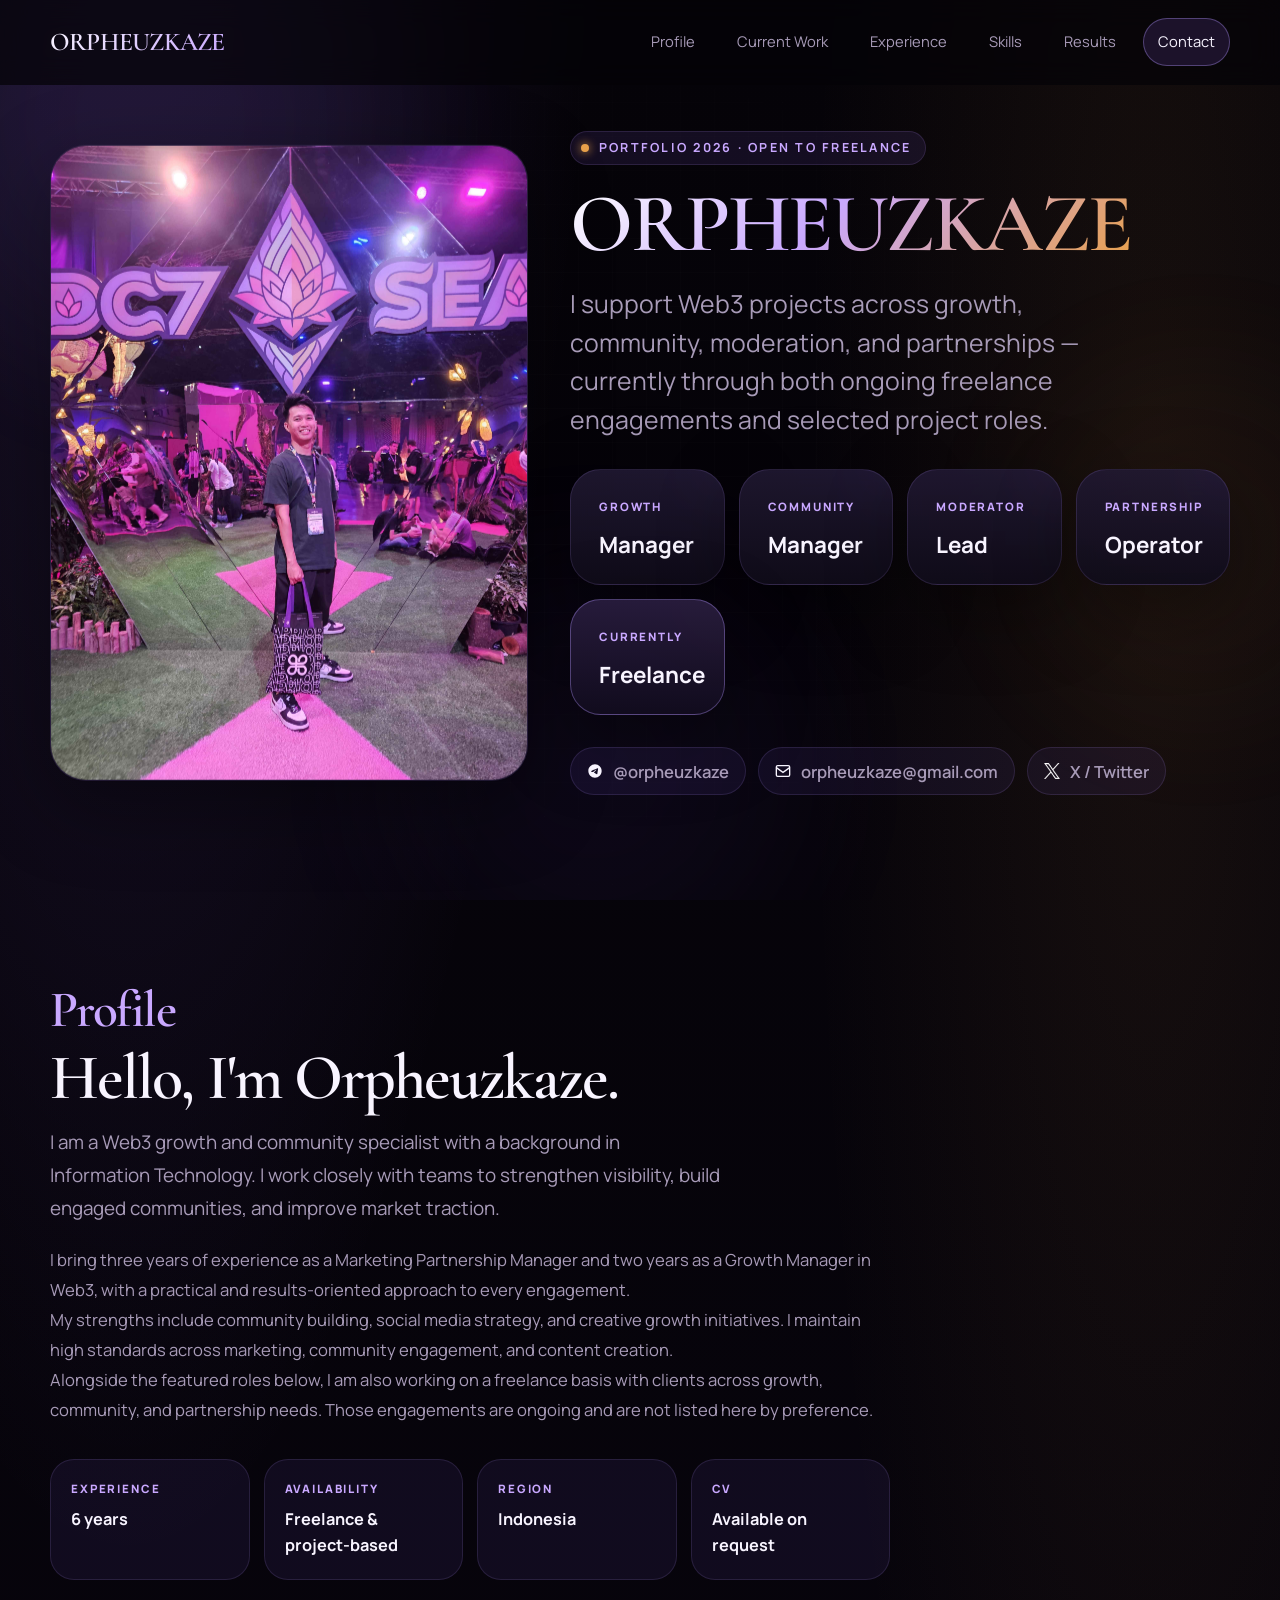
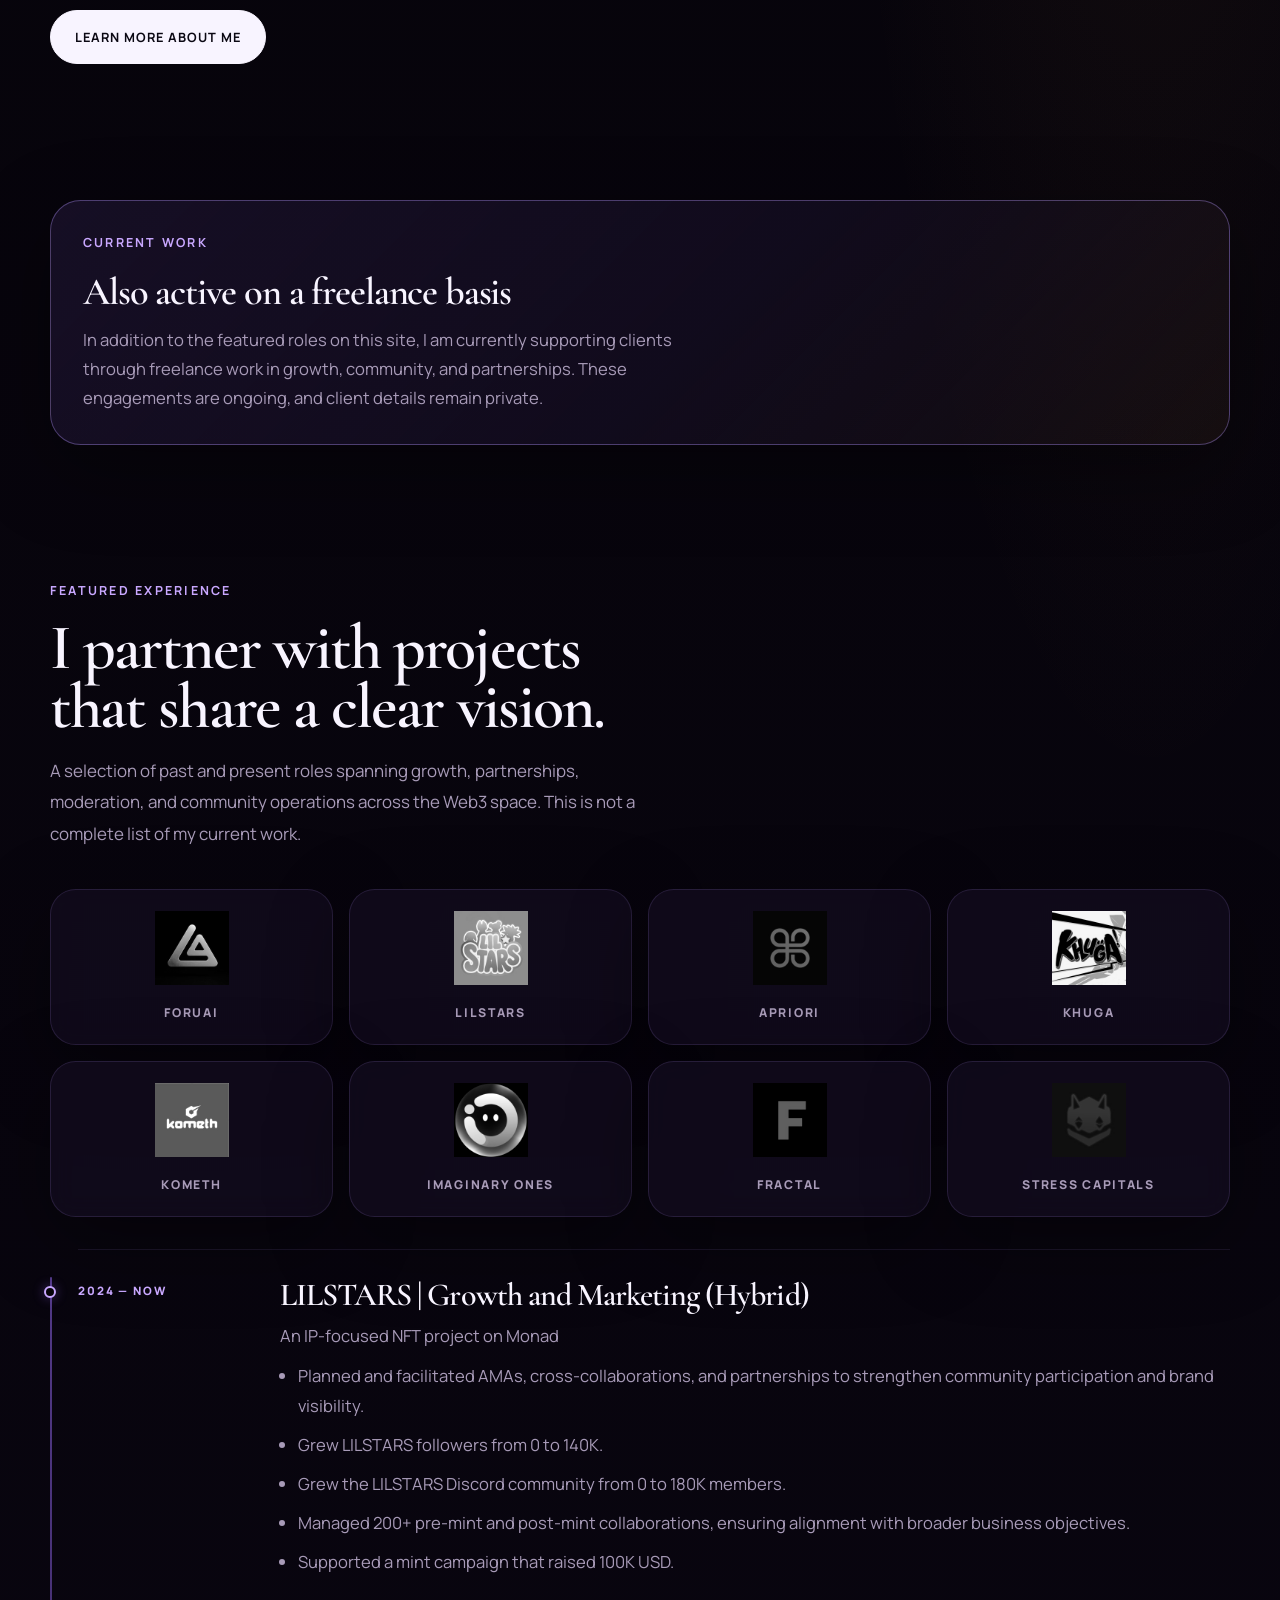
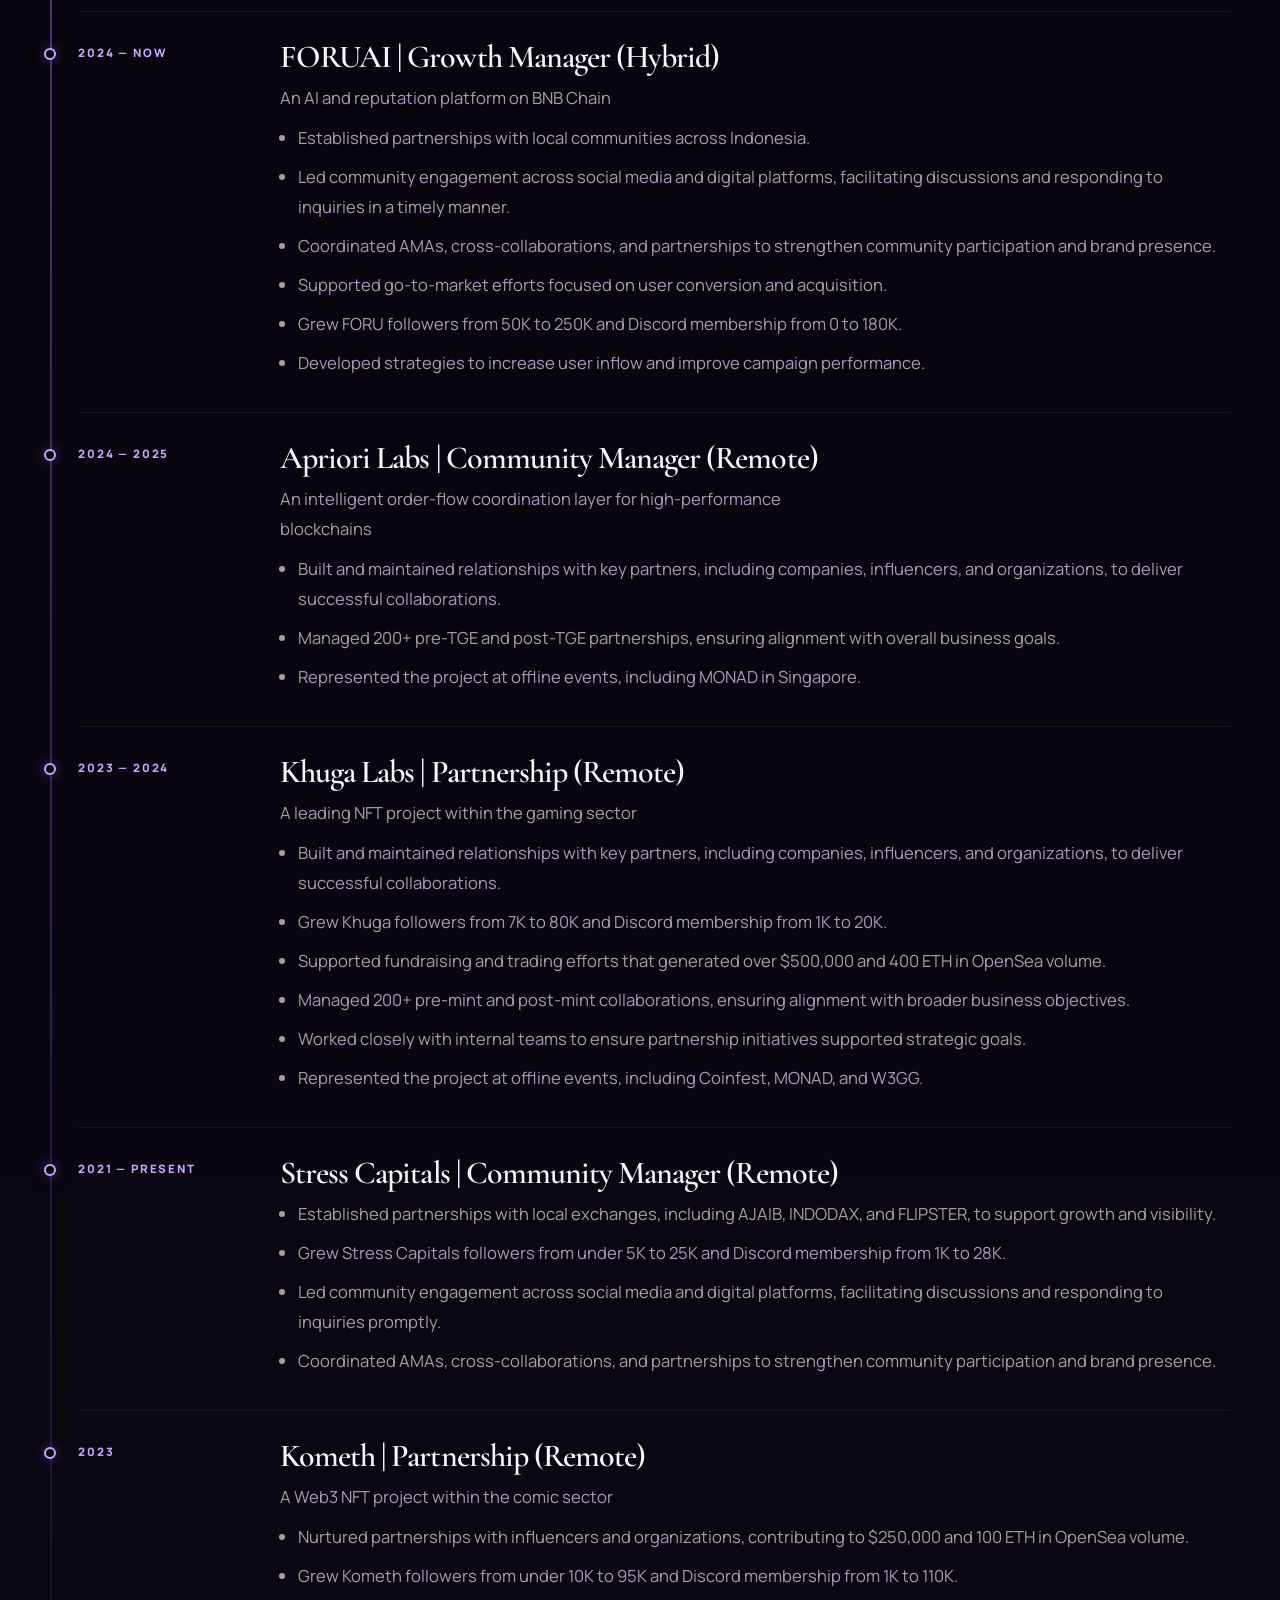
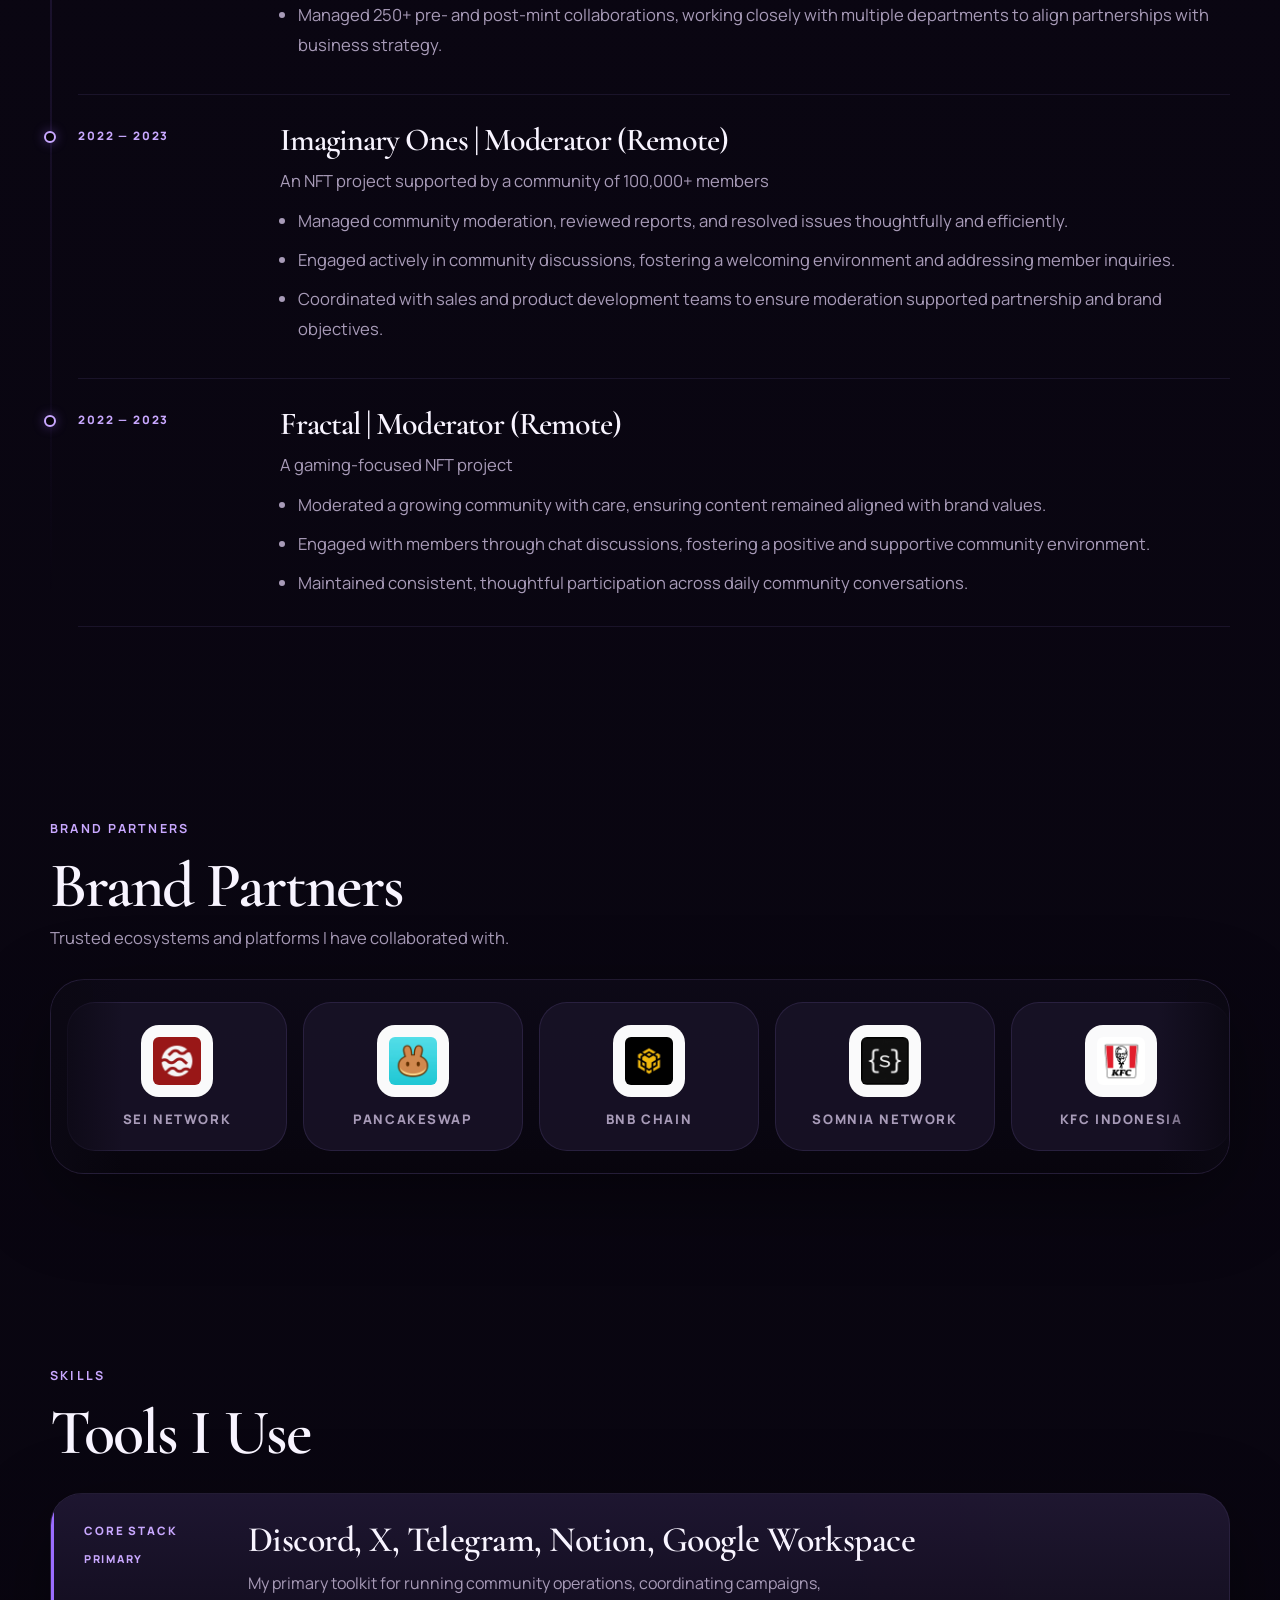
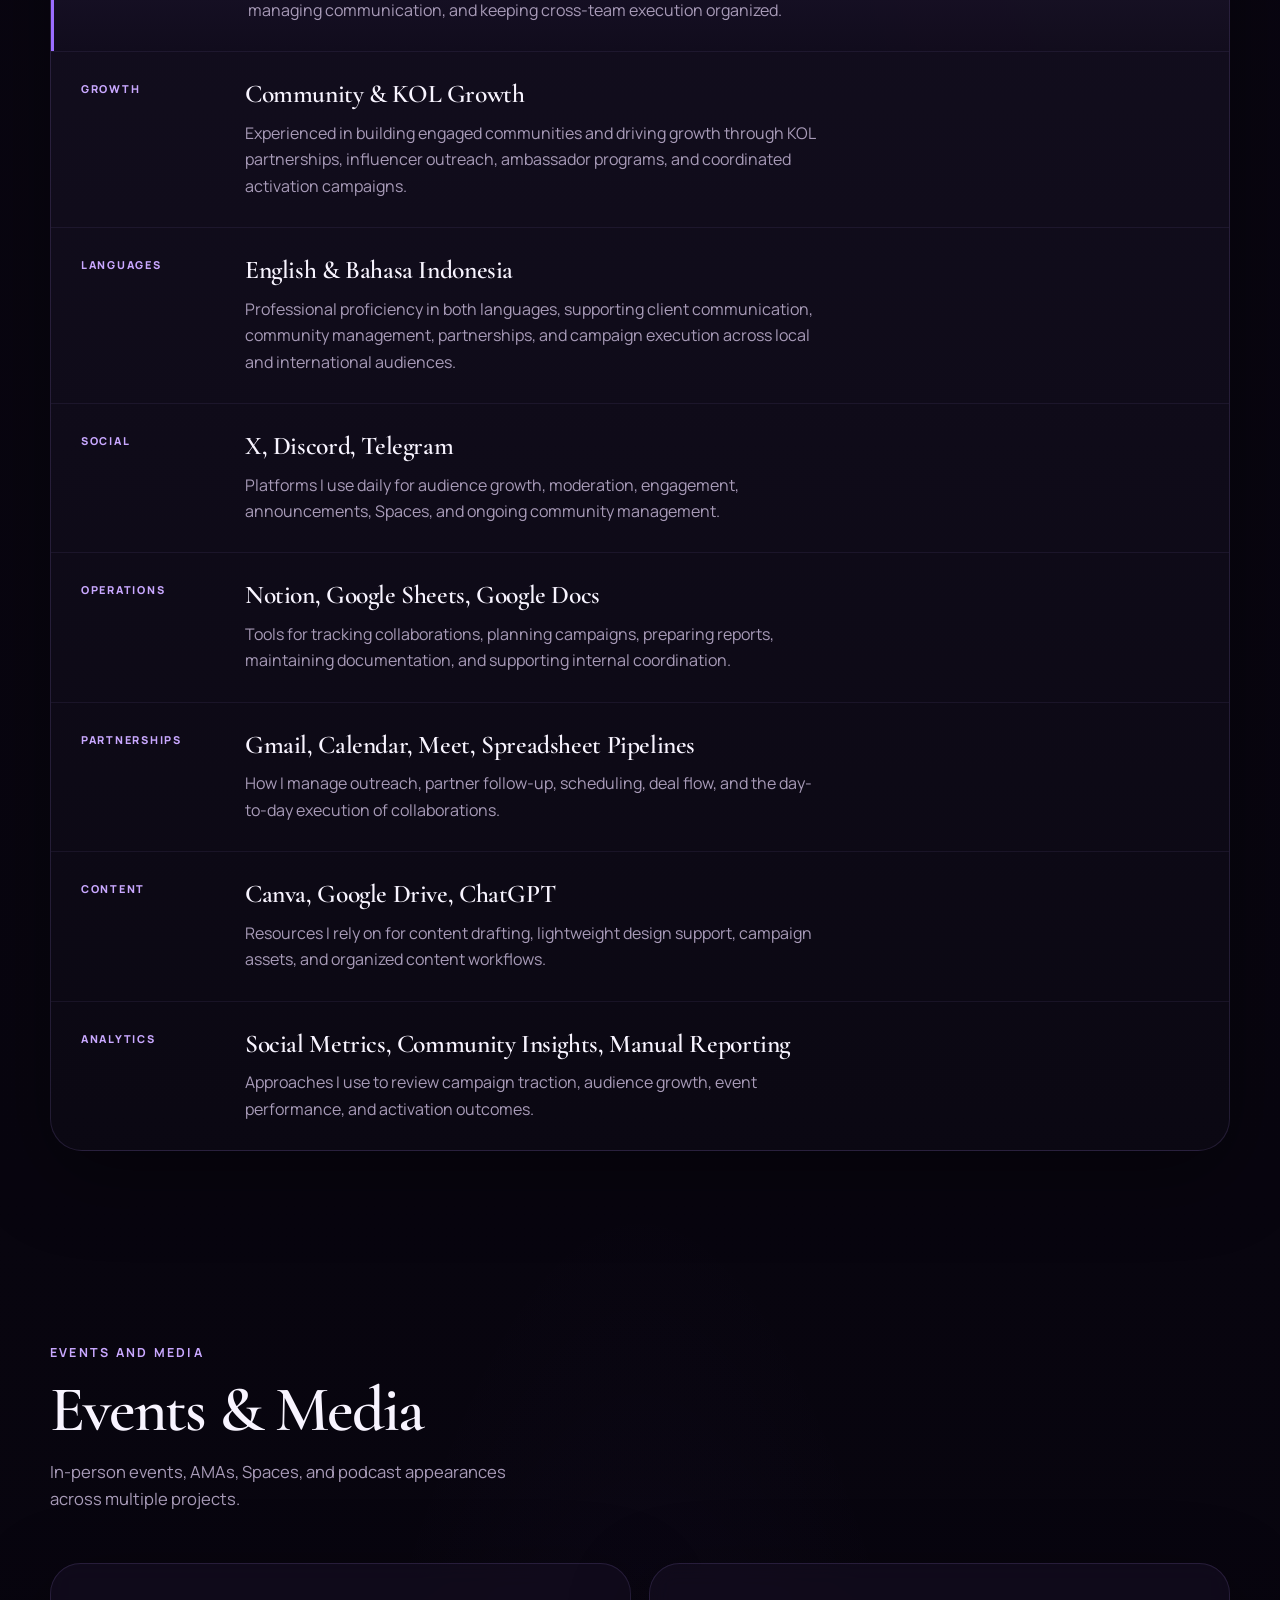
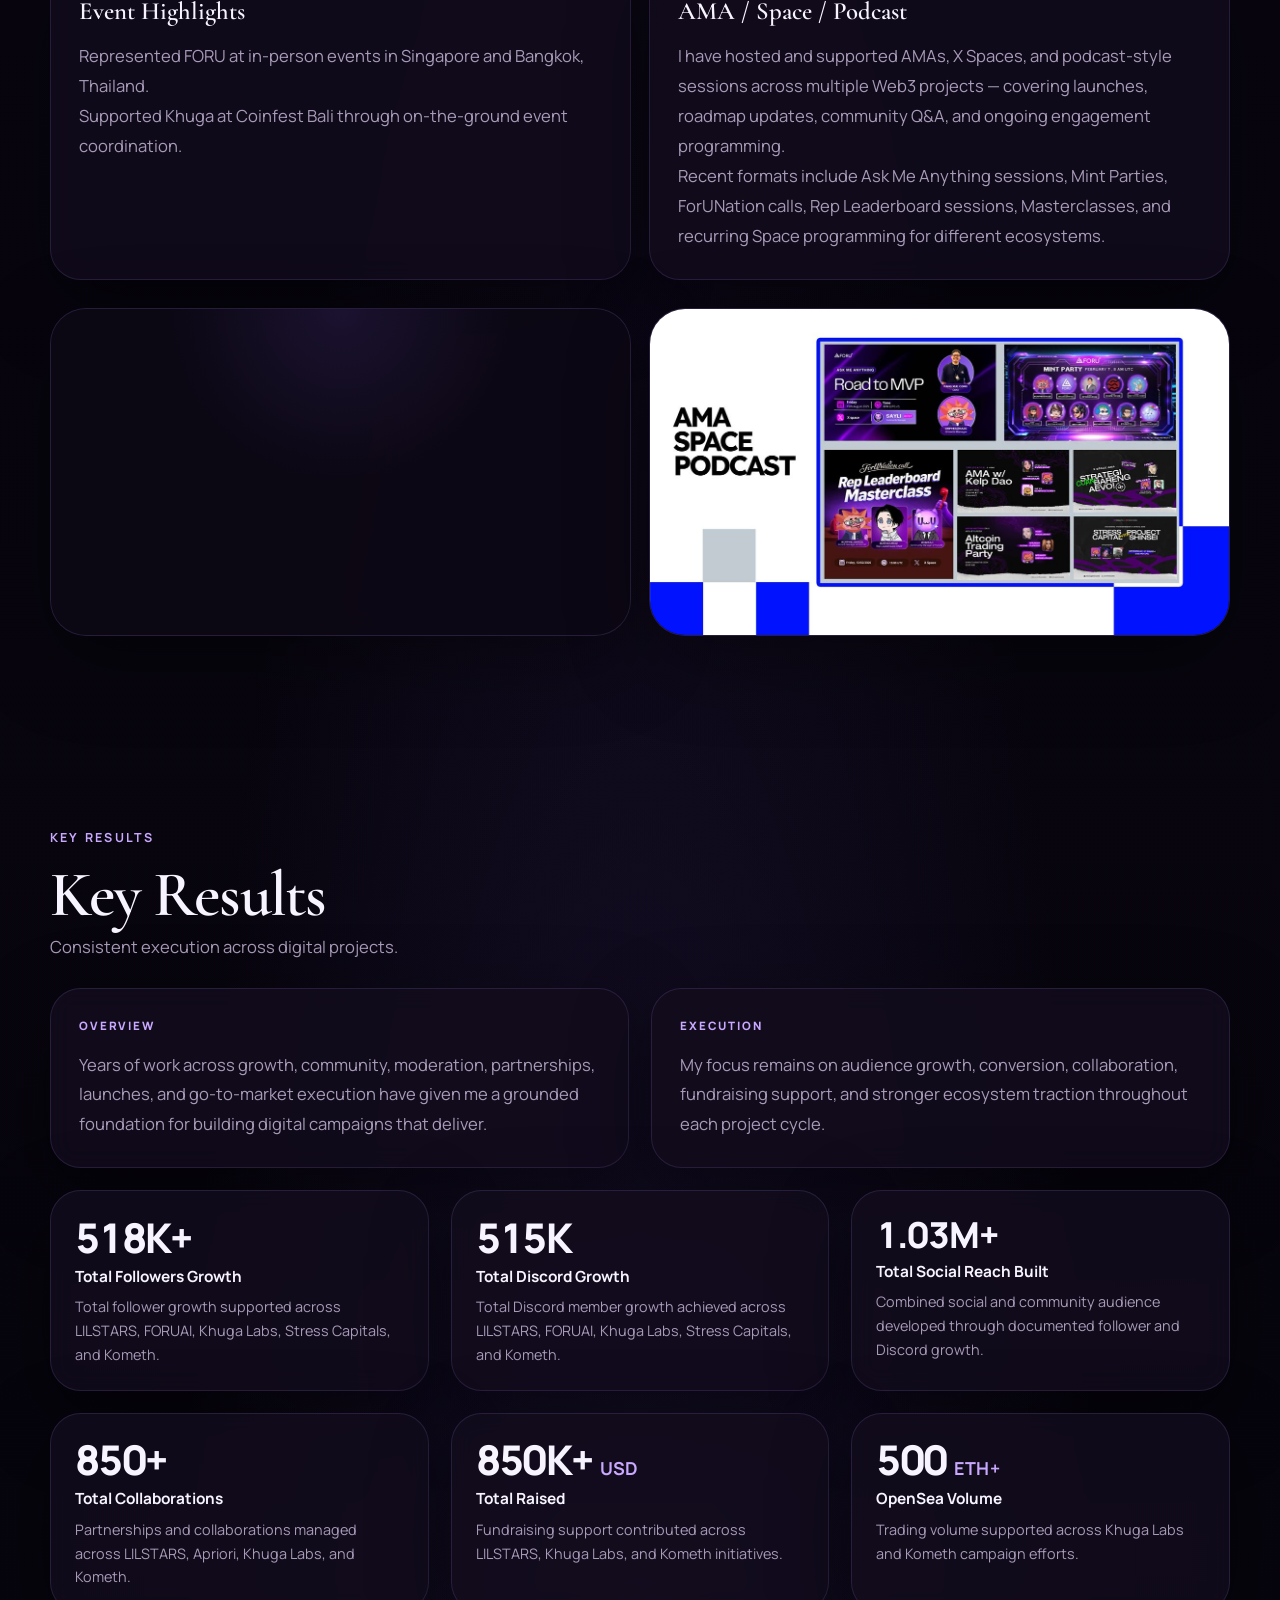
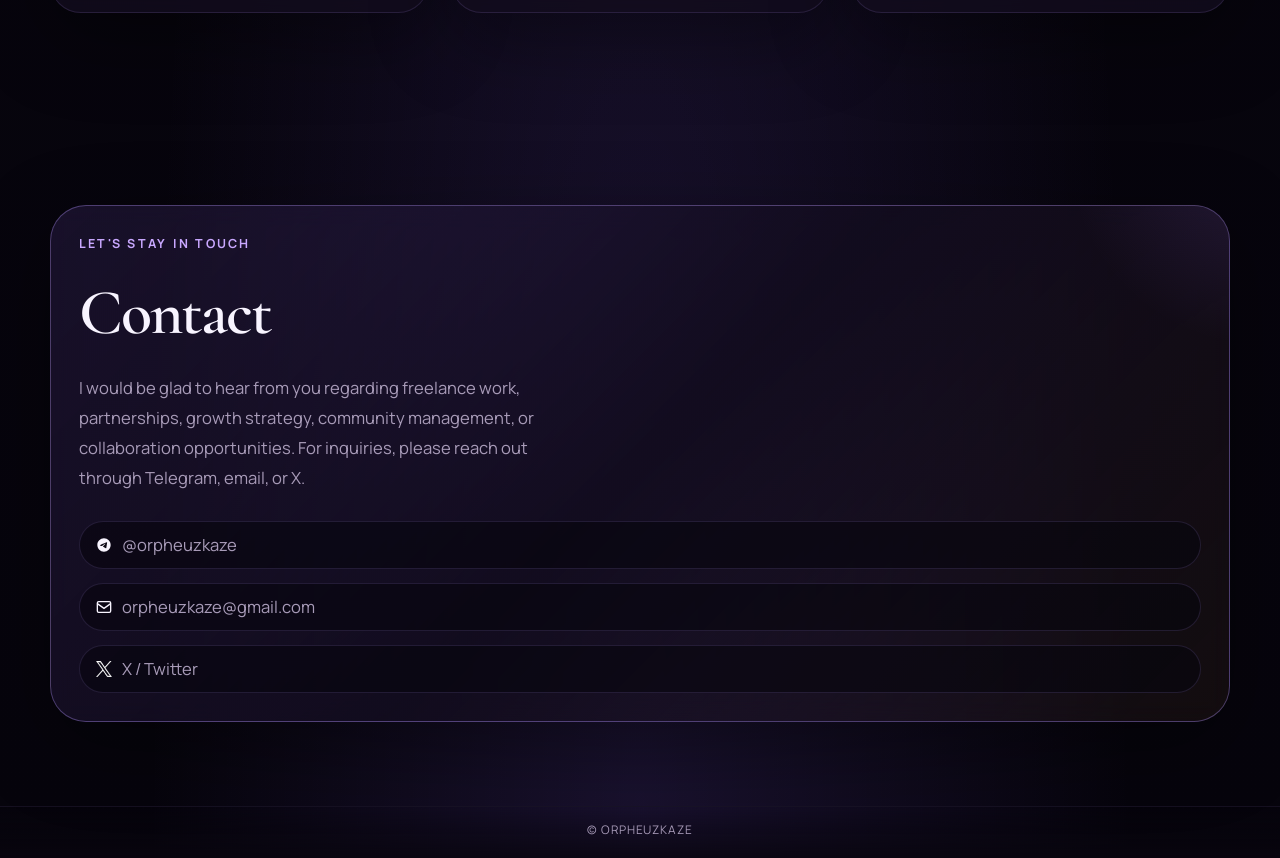
==== commit 5269f96f: "Update meta URLs to Vercel domain and add professional favicon" ====
--- a/index.html
+++ b/index.html
@@ -10,7 +10,10 @@
     />
     <meta name="robots" content="index, follow" />
     <meta name="author" content="Orpheuzkaze" />
-    <link rel="canonical" href="https://ahmadaryanto.com/" />
+    <link rel="canonical" href="https://orpheuzkaze-portfolio.vercel.app/" />
+    <link rel="icon" href="./assets/favicon.svg" type="image/svg+xml" />
+    <link rel="icon" href="./assets/favicon-32x32.png" type="image/png" sizes="32x32" />
+    <link rel="apple-touch-icon" href="./assets/apple-touch-icon.png" />
     <meta property="og:type" content="website" />
     <meta property="og:site_name" content="Orpheuzkaze Portfolio" />
     <meta property="og:title" content="Orpheuzkaze Portfolio" />
@@ -18,8 +21,8 @@
       property="og:description"
       content="Professional portfolio of Orpheuzkaze — Web3 growth, community, and partnership specialist, currently open to freelance work."
     />
-    <meta property="og:url" content="https://ahmadaryanto.com/" />
-    <meta property="og:image" content="https://ahmadaryanto.com/assets/profile-picture.webp" />
+    <meta property="og:url" content="https://orpheuzkaze-portfolio.vercel.app/" />
+    <meta property="og:image" content="https://orpheuzkaze-portfolio.vercel.app/assets/profile-picture.webp" />
     <meta property="og:image:alt" content="Orpheuzkaze profile picture" />
     <meta name="twitter:card" content="summary_large_image" />
     <meta name="twitter:title" content="Orpheuzkaze Portfolio" />
@@ -27,15 +30,15 @@
       name="twitter:description"
       content="Professional portfolio of Orpheuzkaze — Web3 growth, community, and partnership specialist, currently open to freelance work."
     />
-    <meta name="twitter:image" content="https://ahmadaryanto.com/assets/profile-picture.webp" />
+    <meta name="twitter:image" content="https://orpheuzkaze-portfolio.vercel.app/assets/profile-picture.webp" />
     <link rel="preconnect" href="https://fonts.googleapis.com" />
     <link rel="preconnect" href="https://fonts.gstatic.com" crossorigin />
     <link
       href="https://fonts.googleapis.com/css2?family=Cormorant+Garamond:wght@500;600;700&family=Manrope:wght@400;500;600;700;800&display=swap"
       rel="stylesheet"
     />
-    <link rel="stylesheet" href="./styles.css?v=20260621" />
-    <link rel="stylesheet" href="./enhancements.css?v=20260621" />
+    <link rel="stylesheet" href="./styles.css?v=20260622" />
+    <link rel="stylesheet" href="./enhancements.css?v=20260622" />
   </head>
   <body>
     <div class="scroll-progress" aria-hidden="true"></div>
@@ -741,7 +744,7 @@
       </div>
     </footer>
 
-    <script src="./site.js?v=20260621"></script>
+    <script src="./site.js?v=20260622"></script>
   </body>
 </html>
 
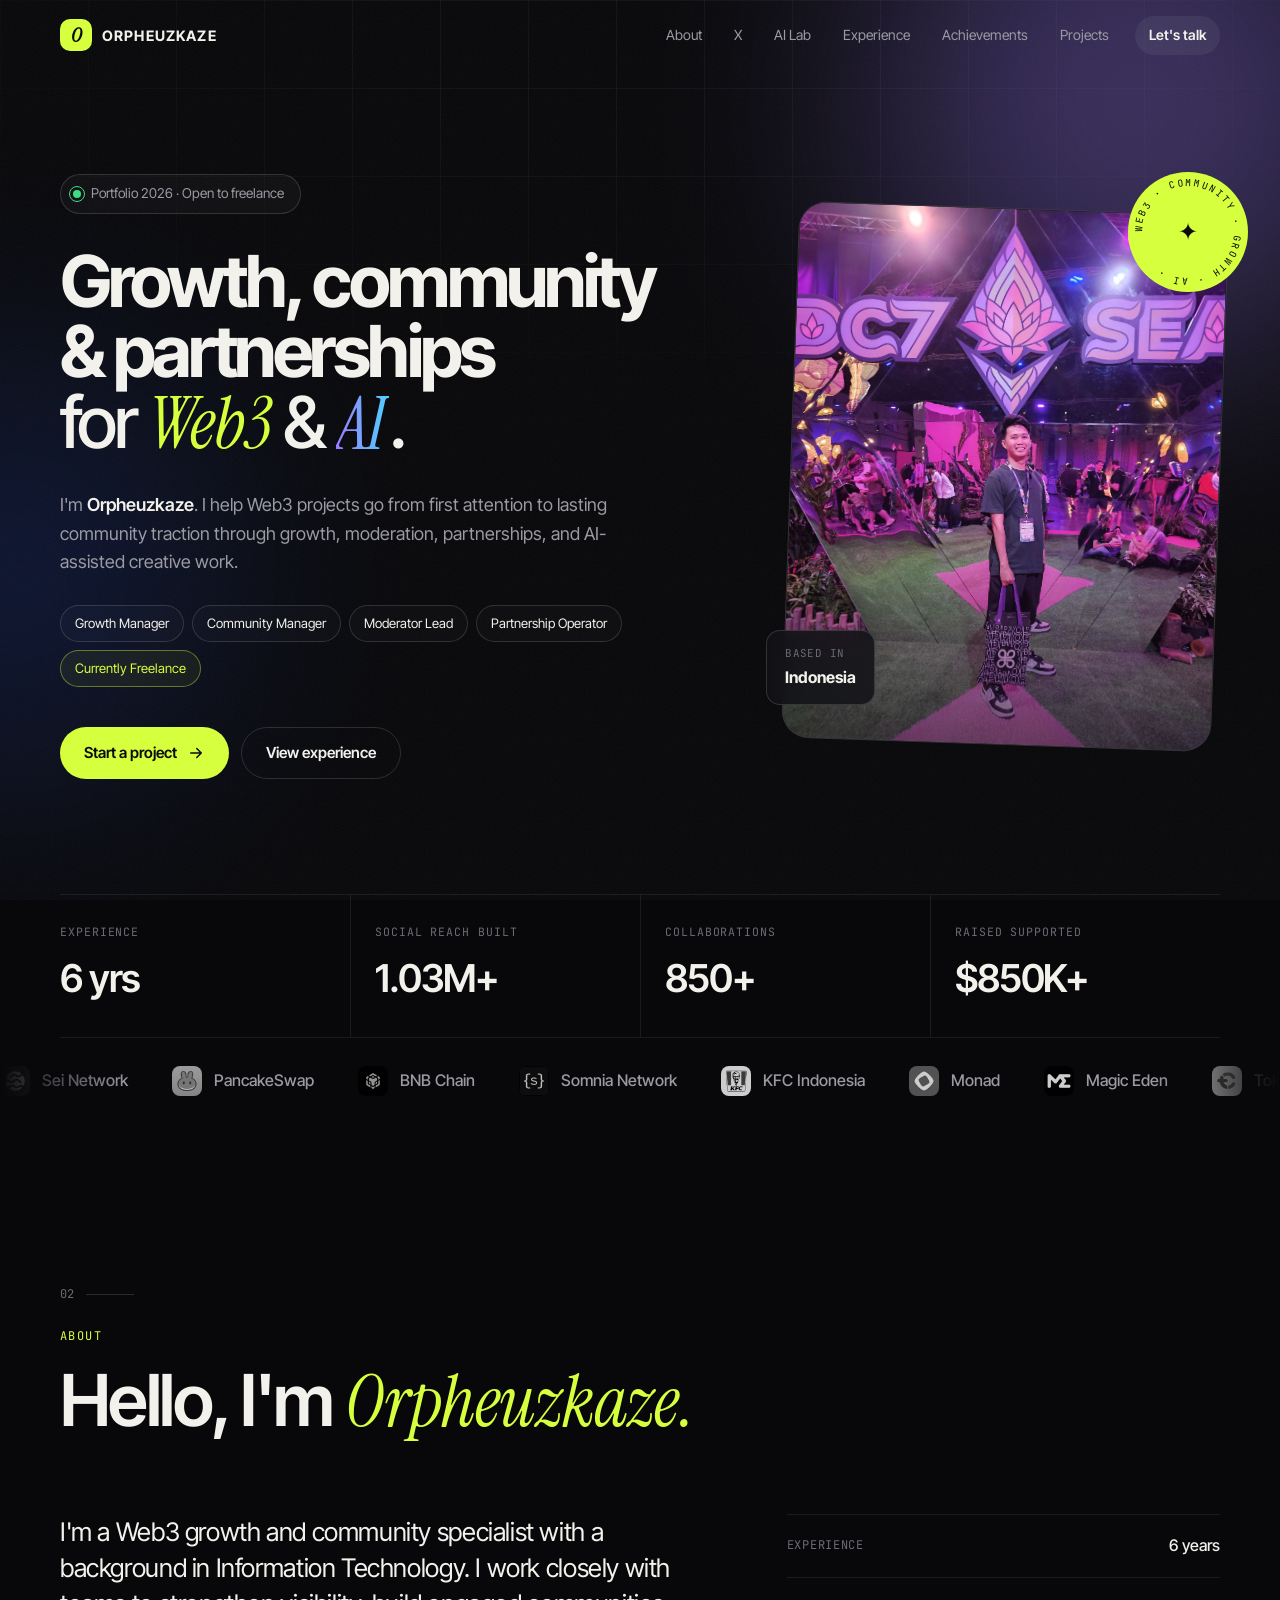
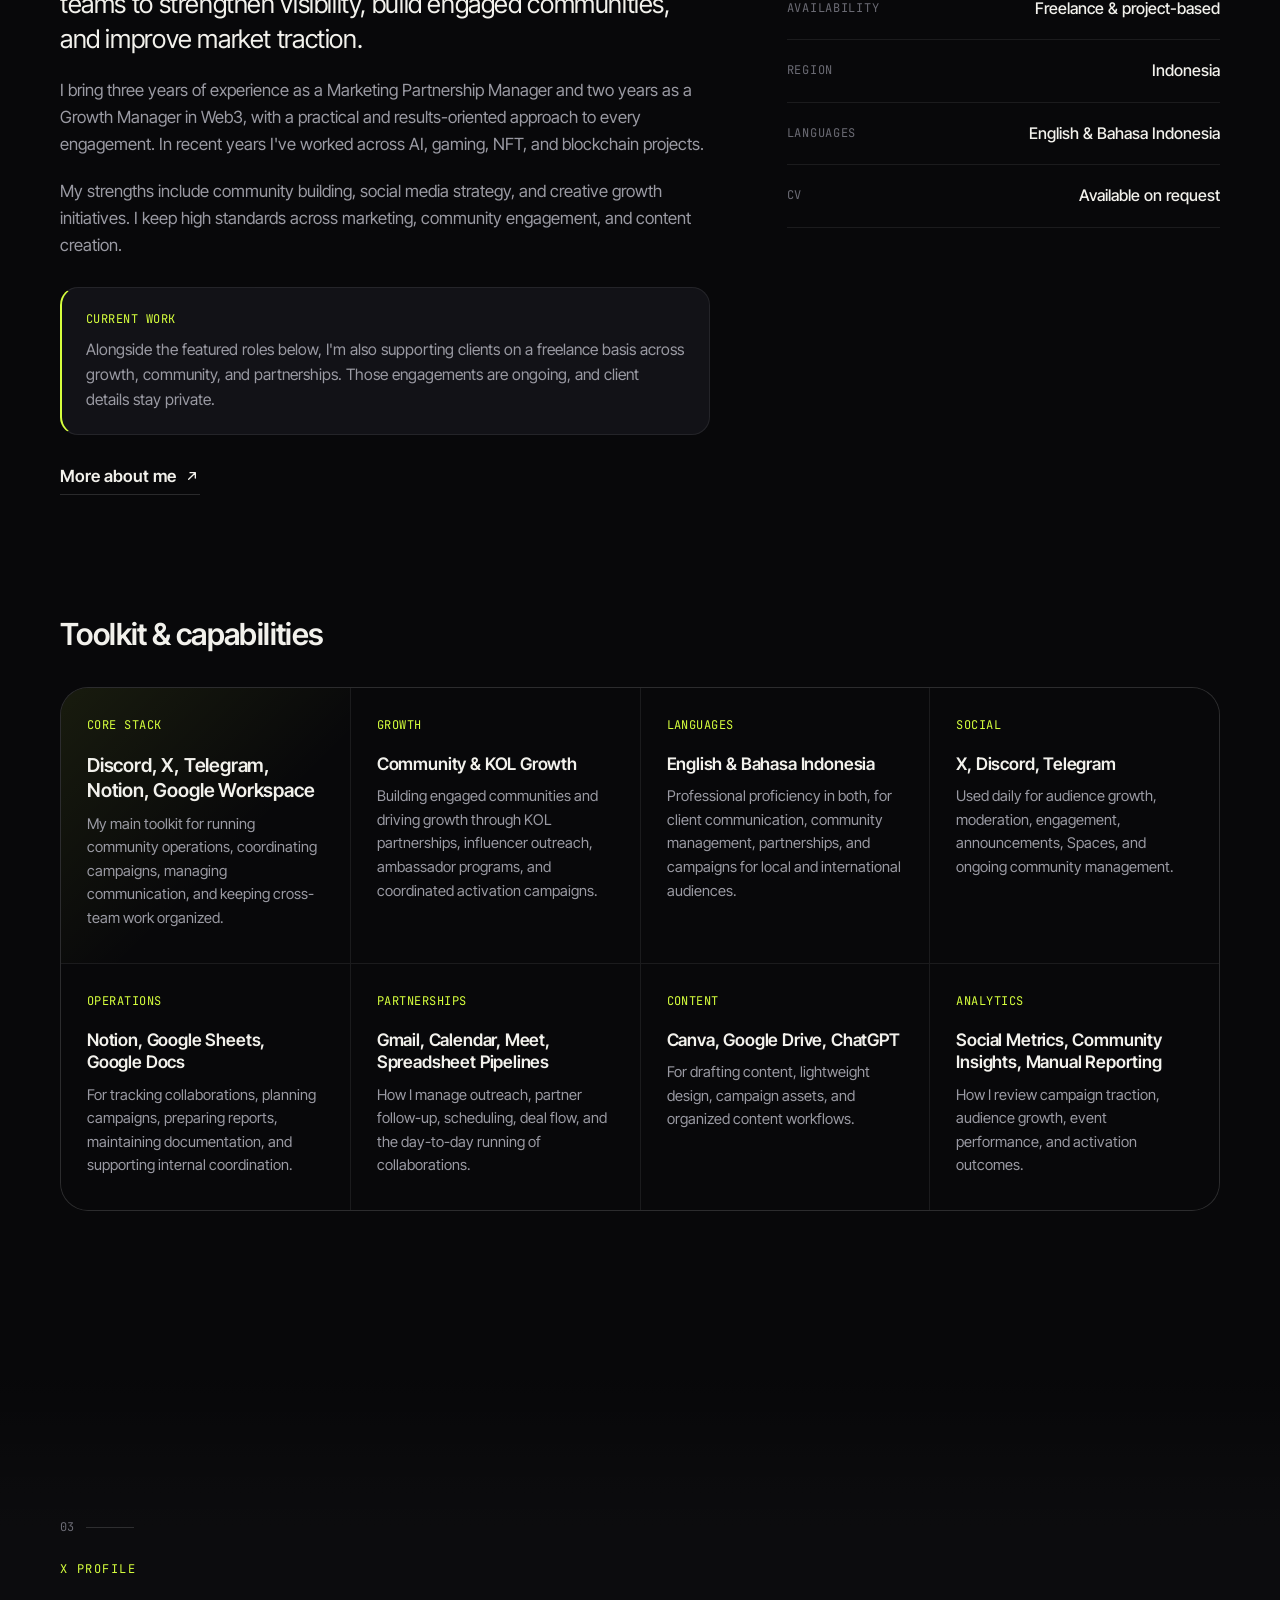
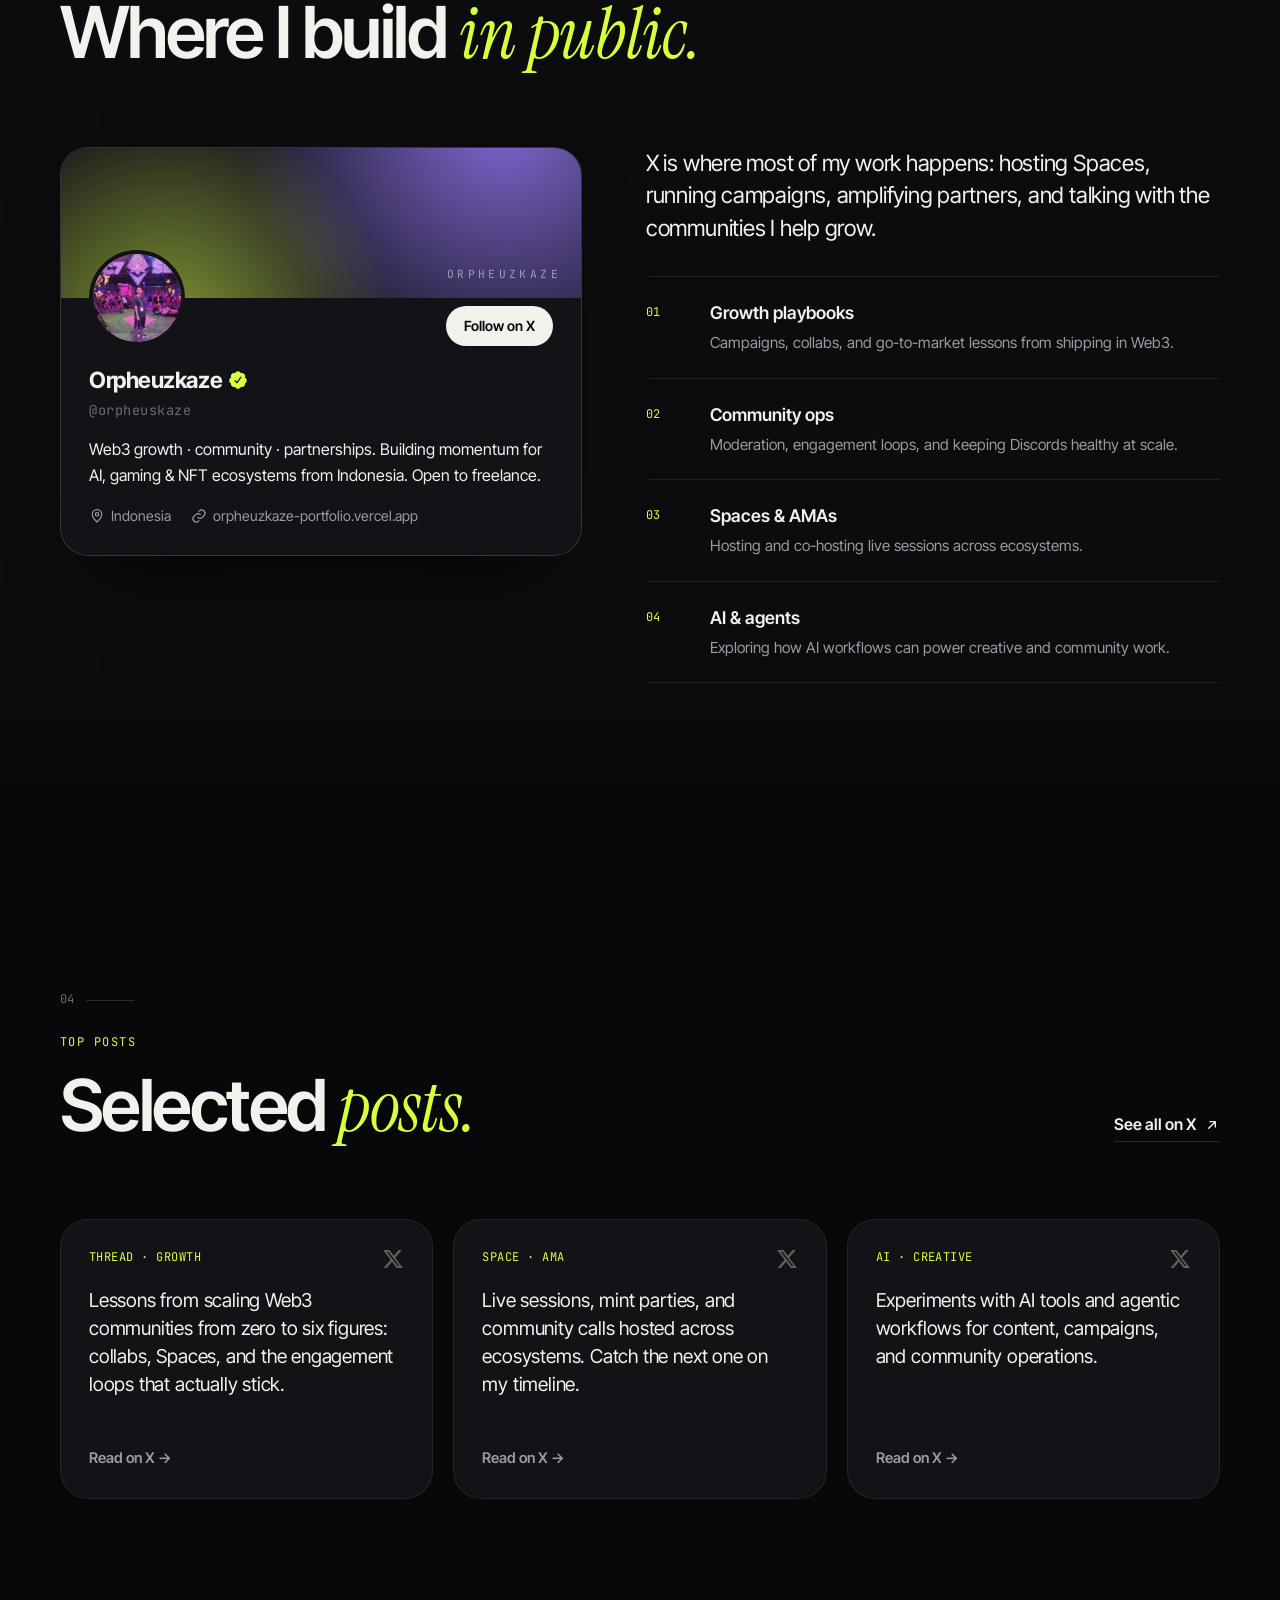
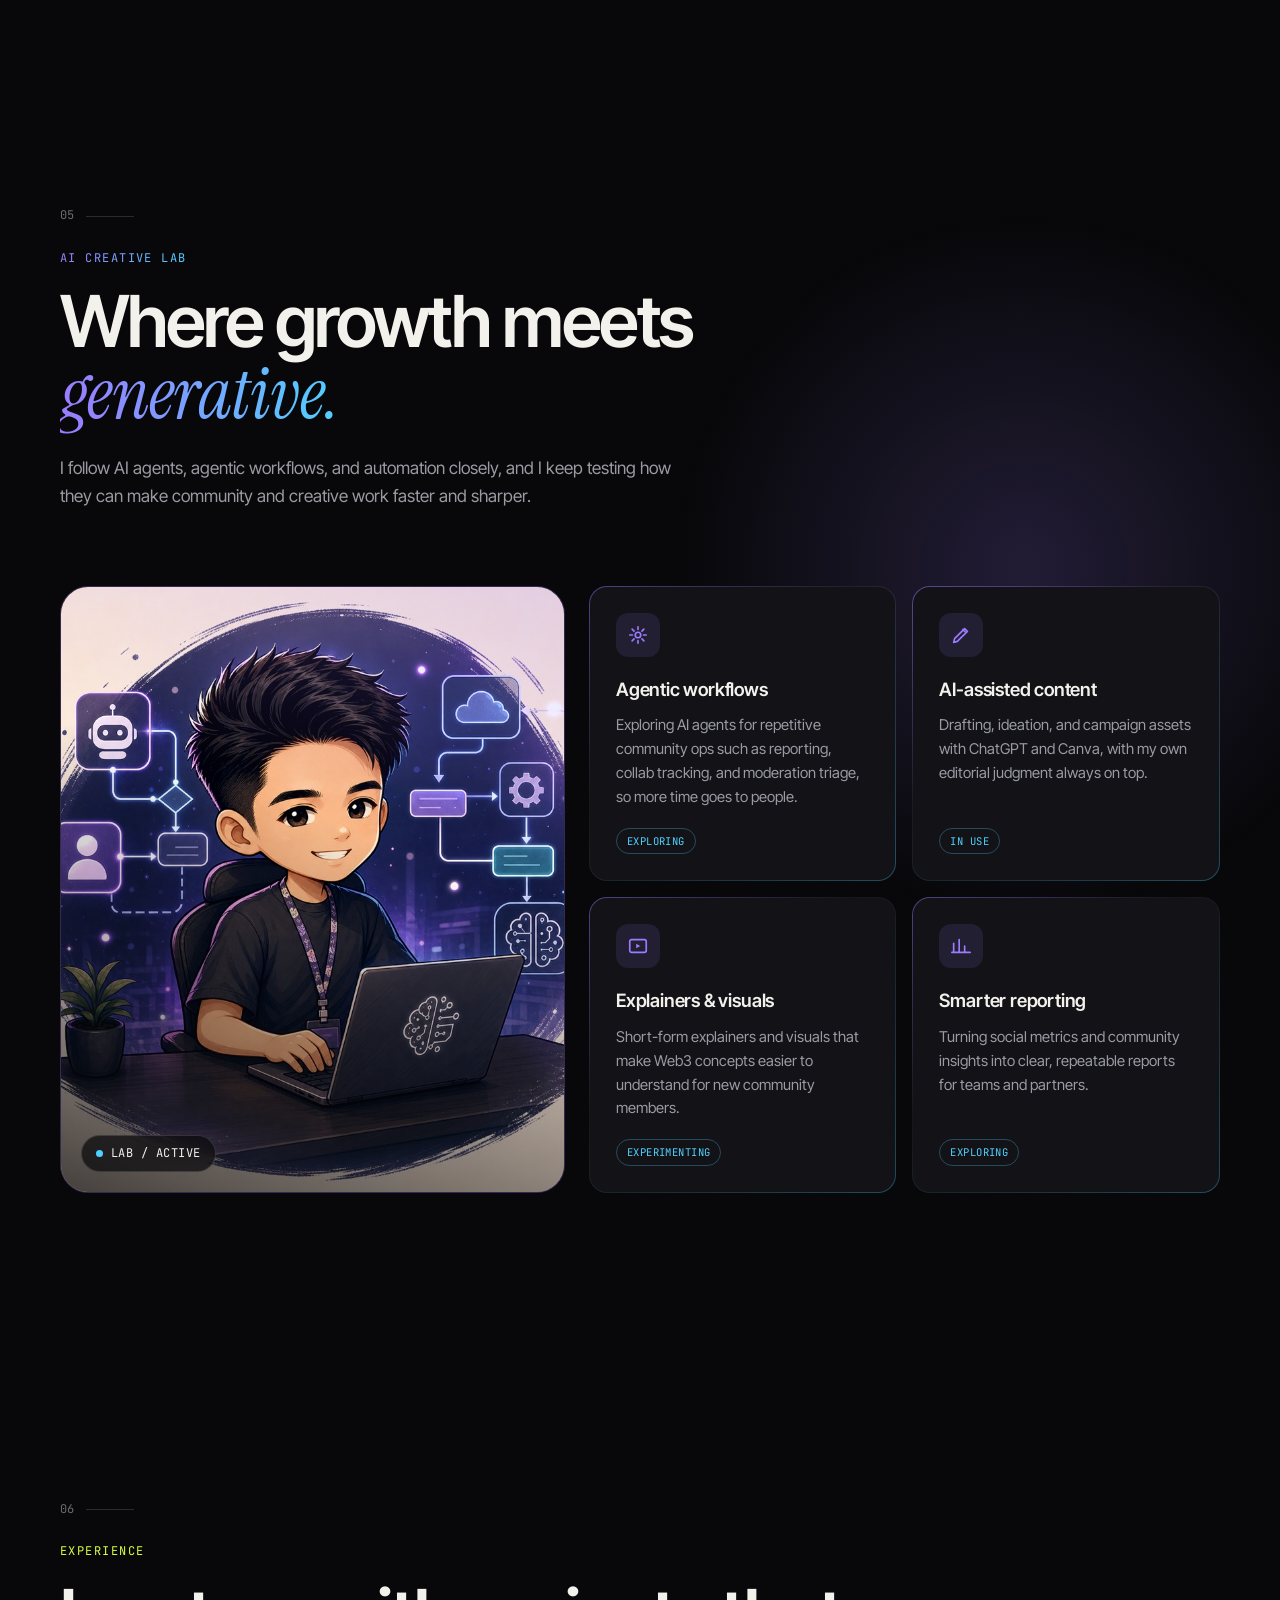
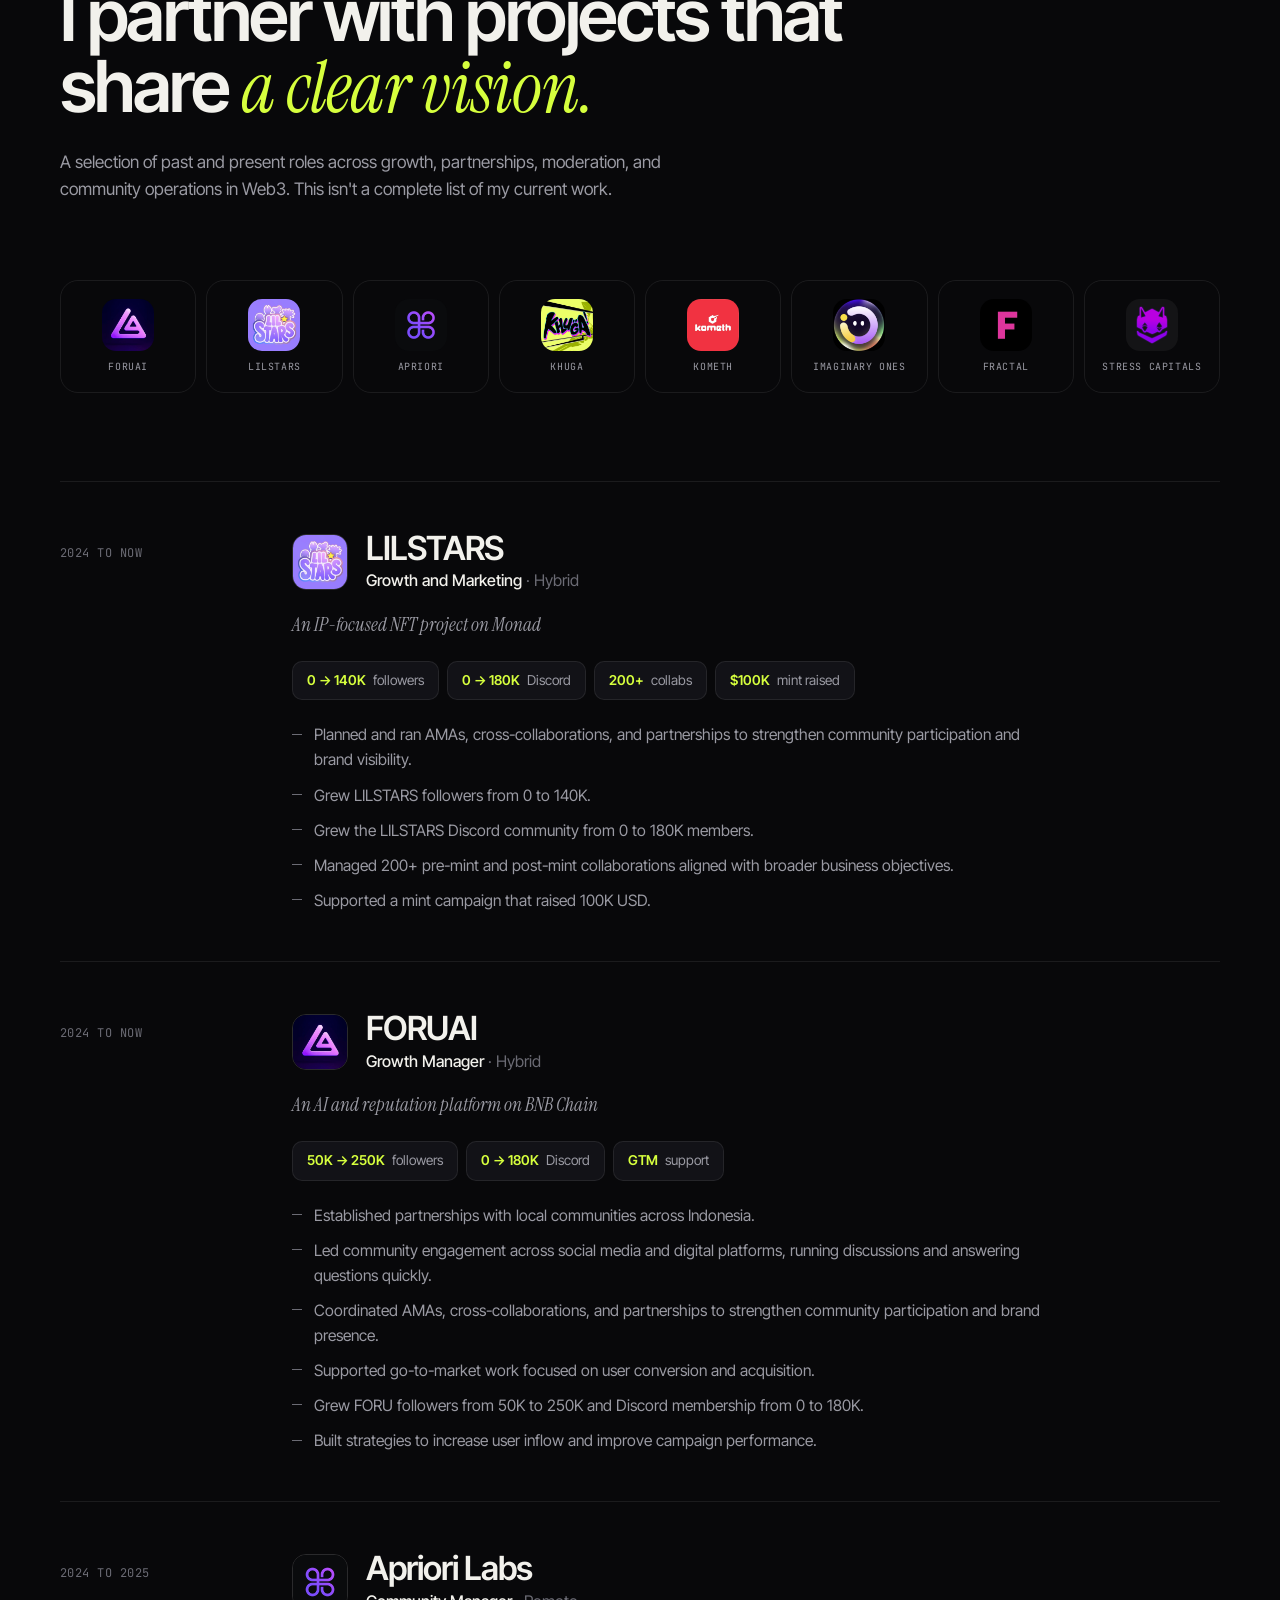
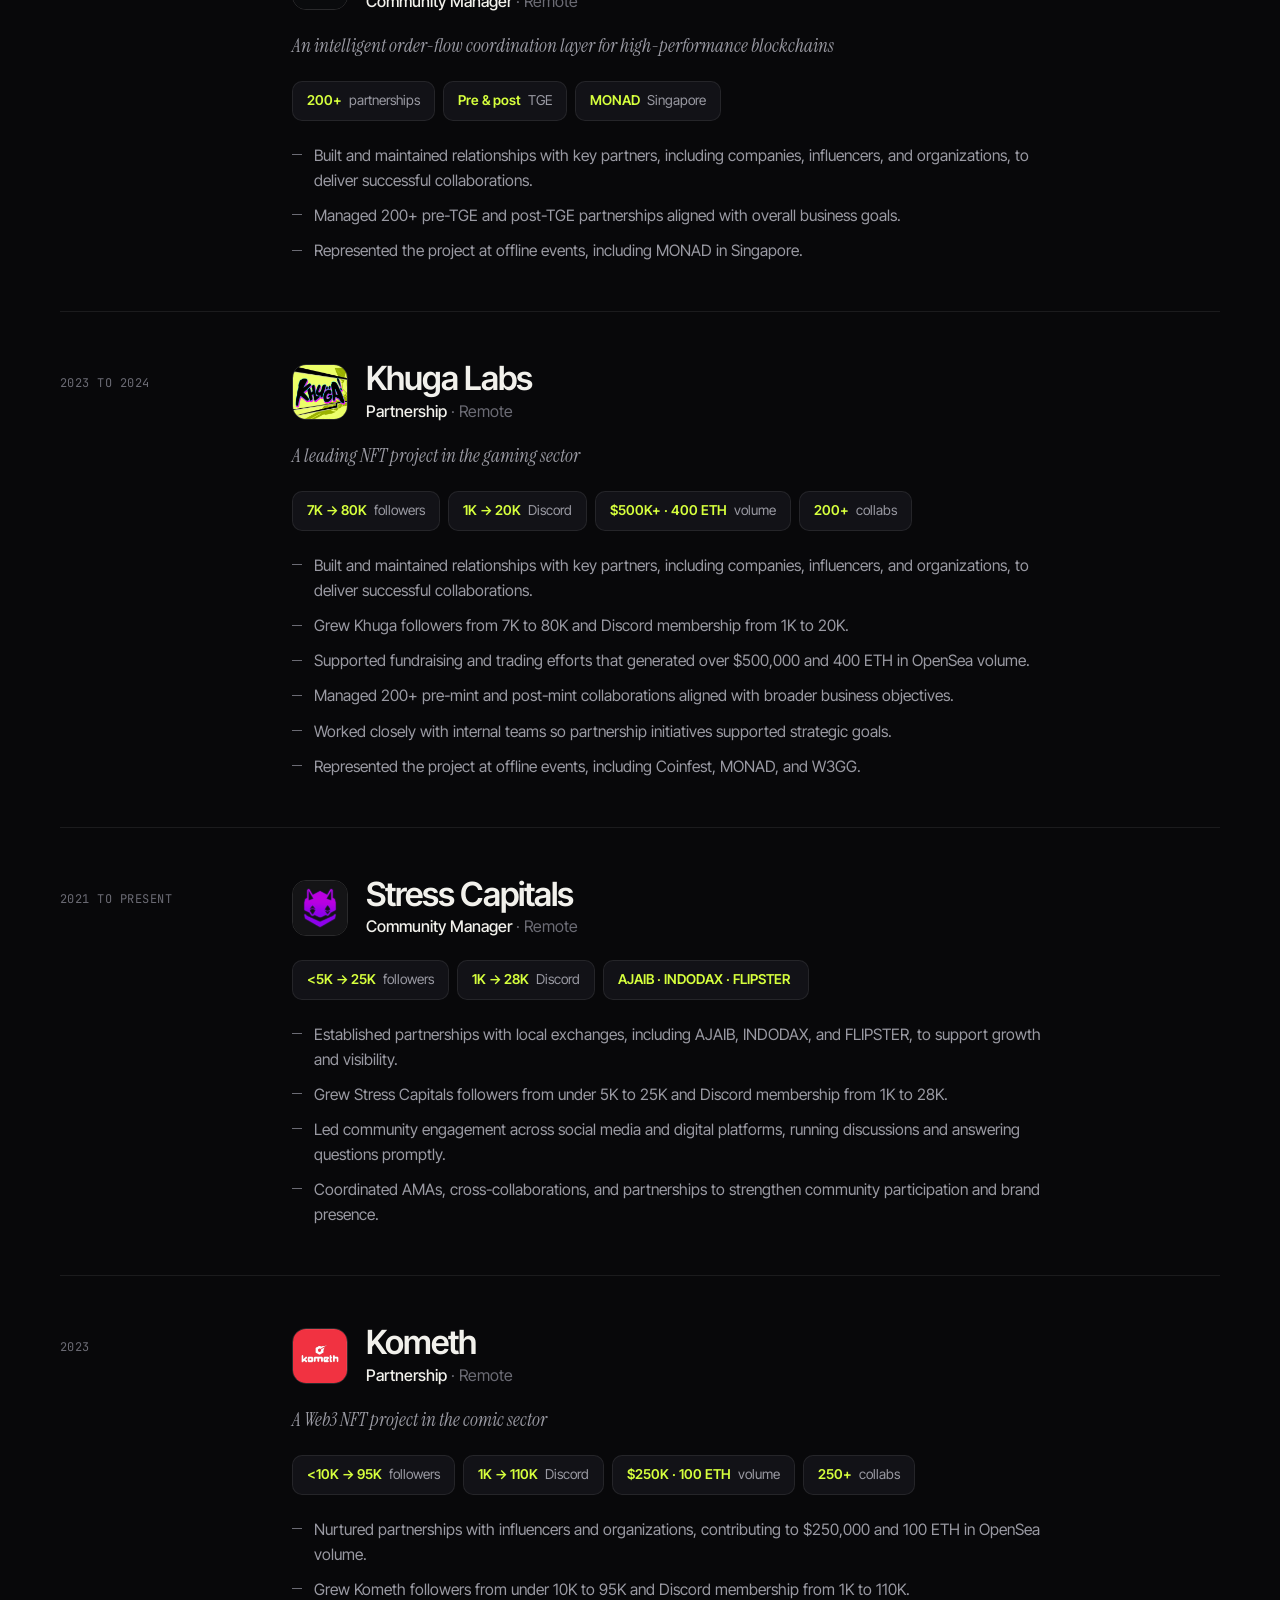
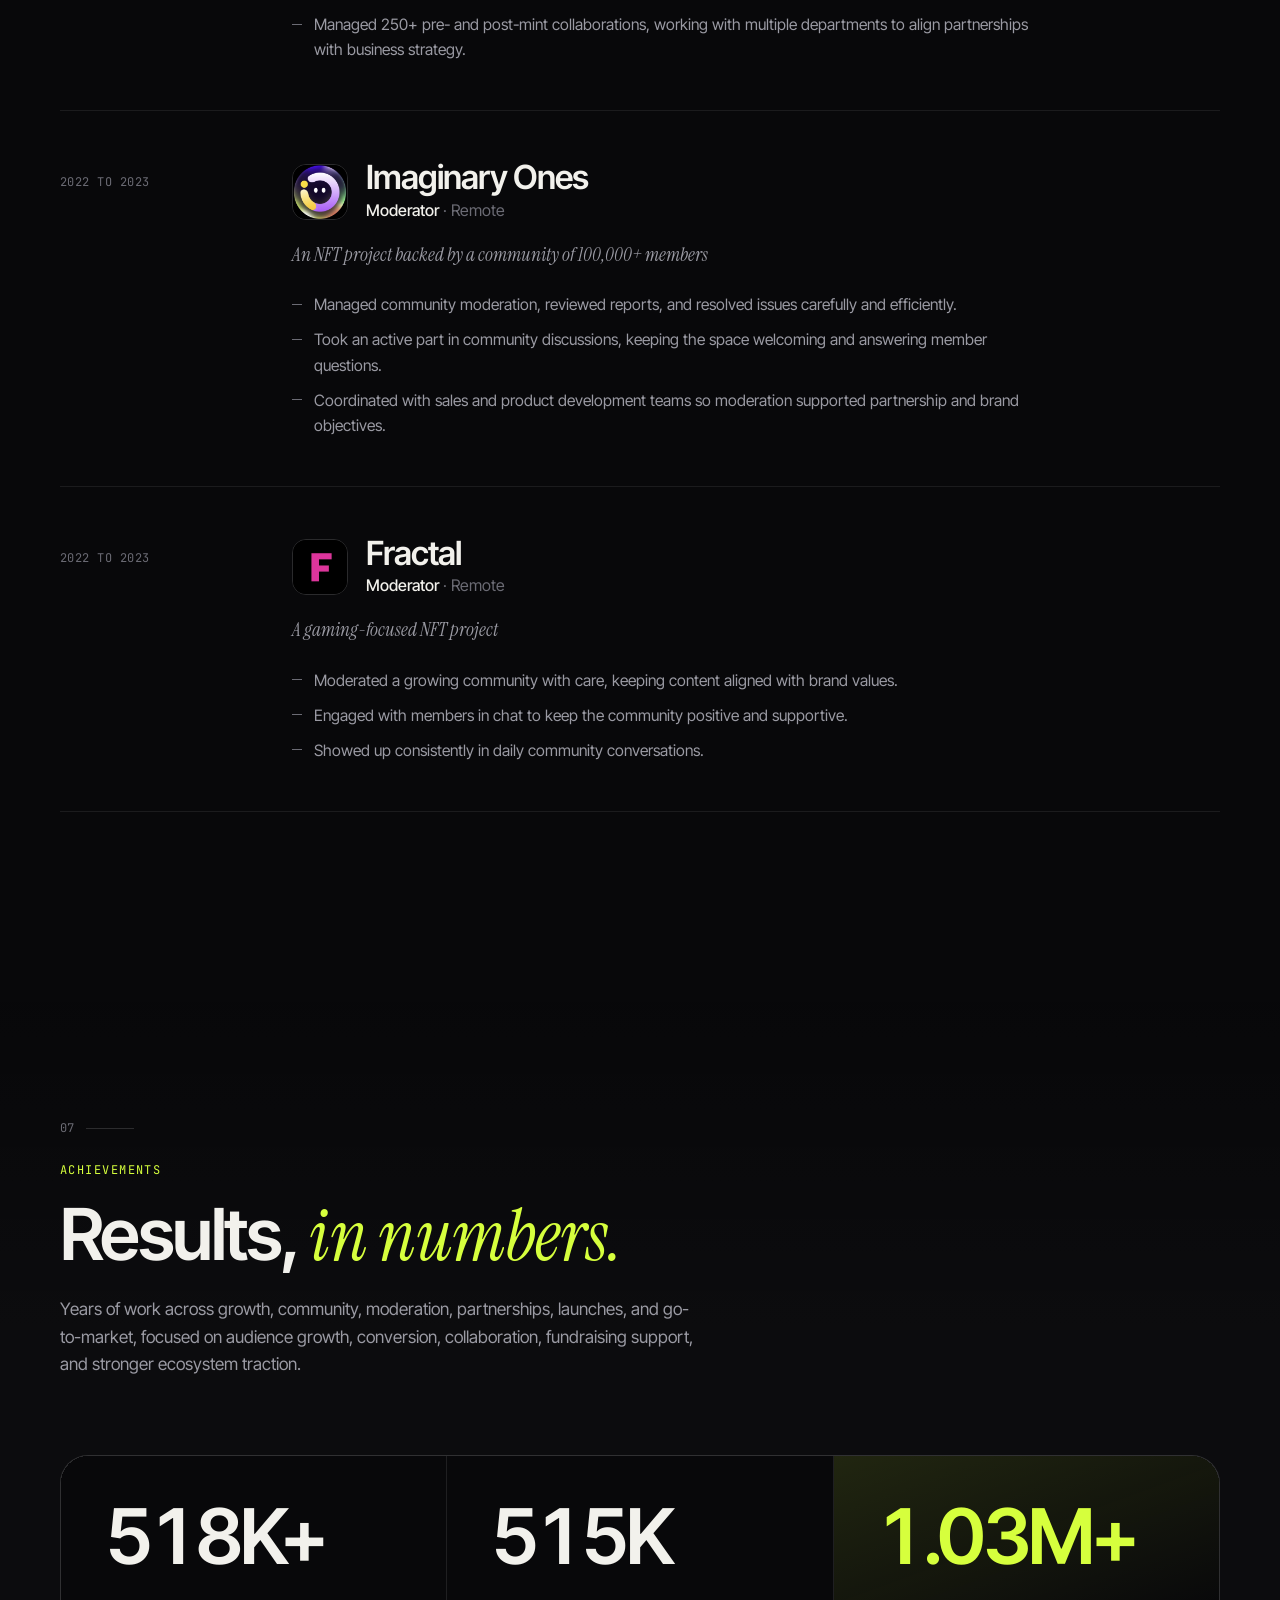
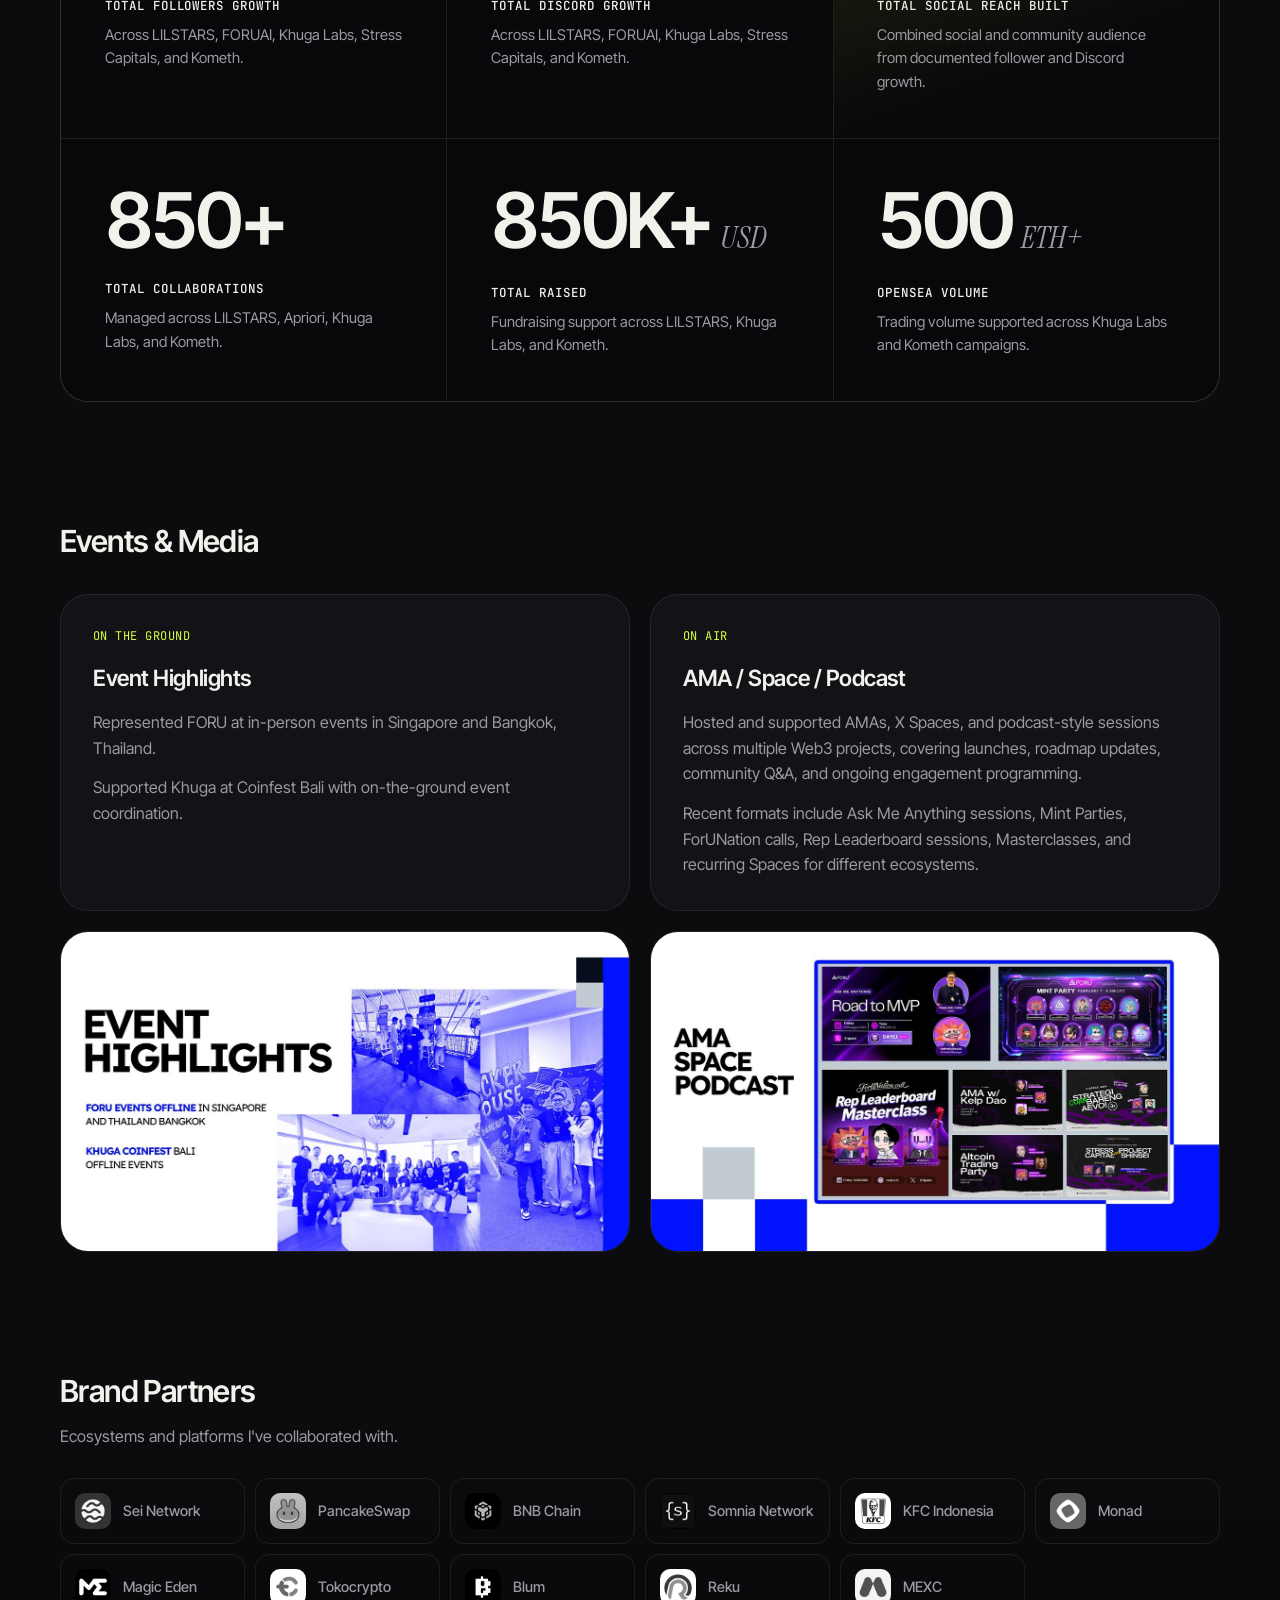
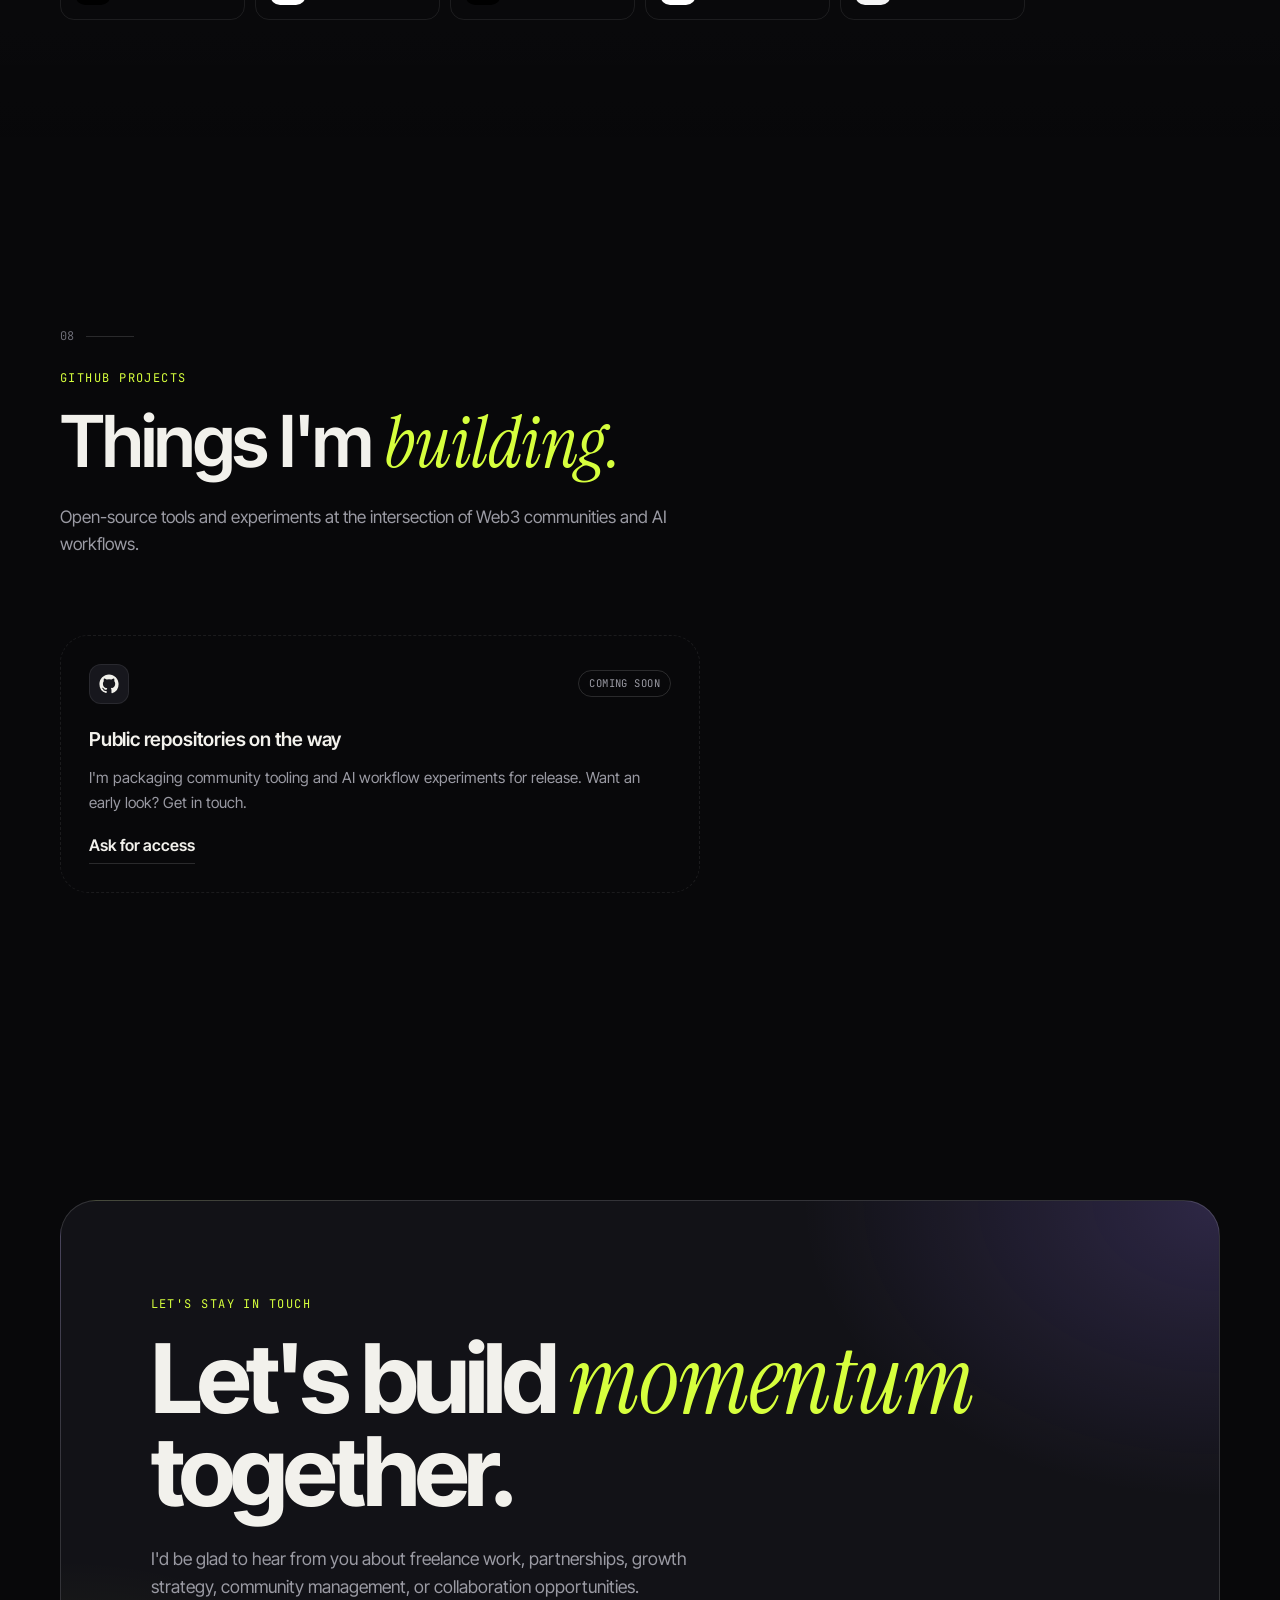
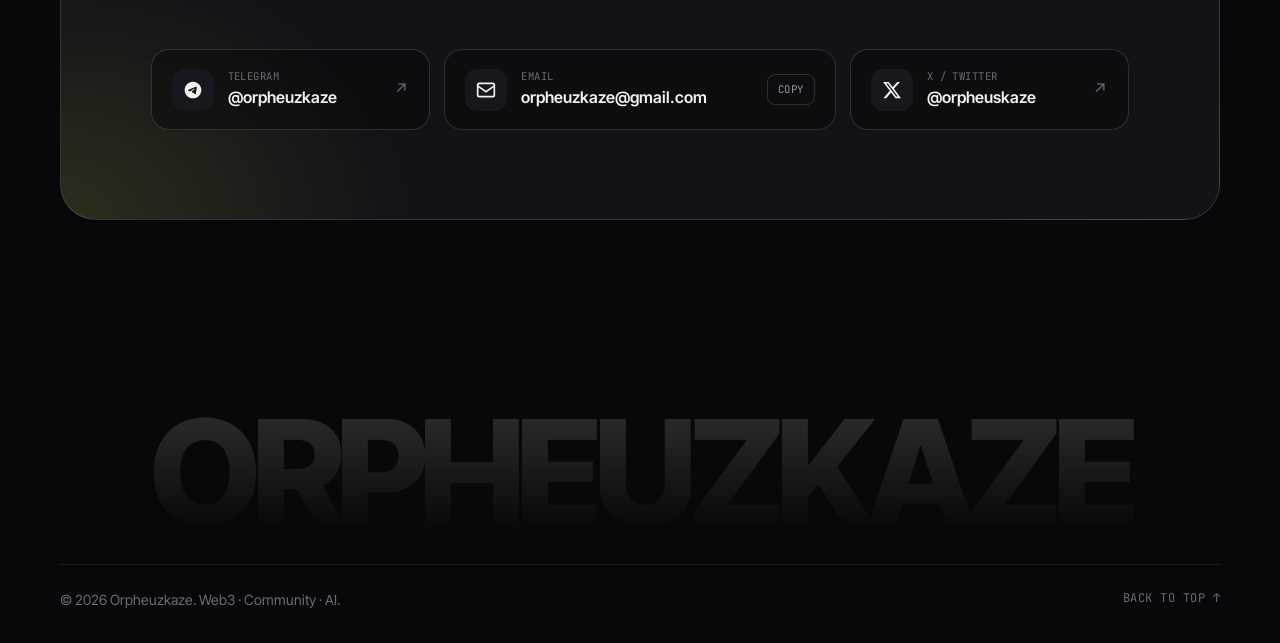
==== commit 142cd0fb: "Redesign portfolio as dark editorial Web3 + AI site Rebuild the homepage into Hero, About, X Profile" ====
--- a/index.html
+++ b/index.html
@@ -1,750 +1,841 @@
-<!DOCTYPE html>
+﻿<!DOCTYPE html>
 <html lang="en">
   <head>
     <meta charset="UTF-8" />
     <meta name="viewport" content="width=device-width, initial-scale=1.0" />
-    <title>Orpheuzkaze Portfolio</title>
+    <title>Orpheuzkaze: Web3 Growth, Community &amp; AI Creative</title>
     <meta
       name="description"
-      content="Professional portfolio of Orpheuzkaze — Web3 growth, community, and partnership specialist, currently open to freelance work."
+      content="Portfolio of Orpheuzkaze. Web3 growth, community, and partnerships specialist with an AI creative edge. 1.03M+ social reach built, 850+ collaborations, open to freelance."
     />
     <meta name="robots" content="index, follow" />
     <meta name="author" content="Orpheuzkaze" />
+    <meta name="theme-color" content="#08080a" />
     <link rel="canonical" href="https://orpheuzkaze-portfolio.vercel.app/" />
     <link rel="icon" href="./assets/favicon.svg" type="image/svg+xml" />
     <link rel="icon" href="./assets/favicon-32x32.png" type="image/png" sizes="32x32" />
     <link rel="apple-touch-icon" href="./assets/apple-touch-icon.png" />
     <meta property="og:type" content="website" />
     <meta property="og:site_name" content="Orpheuzkaze Portfolio" />
-    <meta property="og:title" content="Orpheuzkaze Portfolio" />
+    <meta property="og:title" content="Orpheuzkaze: Web3 Growth, Community &amp; AI Creative" />
     <meta
       property="og:description"
-      content="Professional portfolio of Orpheuzkaze — Web3 growth, community, and partnership specialist, currently open to freelance work."
+      content="Web3 growth, community, and partnerships specialist with an AI creative edge. Open to freelance."
     />
     <meta property="og:url" content="https://orpheuzkaze-portfolio.vercel.app/" />
     <meta property="og:image" content="https://orpheuzkaze-portfolio.vercel.app/assets/profile-picture.webp" />
     <meta property="og:image:alt" content="Orpheuzkaze profile picture" />
     <meta name="twitter:card" content="summary_large_image" />
-    <meta name="twitter:title" content="Orpheuzkaze Portfolio" />
+    <meta name="twitter:site" content="@orpheuskaze" />
+    <meta name="twitter:title" content="Orpheuzkaze: Web3 Growth, Community &amp; AI Creative" />
     <meta
       name="twitter:description"
-      content="Professional portfolio of Orpheuzkaze — Web3 growth, community, and partnership specialist, currently open to freelance work."
+      content="Web3 growth, community, and partnerships specialist with an AI creative edge. Open to freelance."
     />
     <meta name="twitter:image" content="https://orpheuzkaze-portfolio.vercel.app/assets/profile-picture.webp" />
     <link rel="preconnect" href="https://fonts.googleapis.com" />
     <link rel="preconnect" href="https://fonts.gstatic.com" crossorigin />
     <link
-      href="https://fonts.googleapis.com/css2?family=Cormorant+Garamond:wght@500;600;700&family=Manrope:wght@400;500;600;700;800&display=swap"
+      href="https://fonts.googleapis.com/css2?family=Instrument+Serif:ital@0;1&family=Inter+Tight:wght@400;500;600;700;800&family=JetBrains+Mono:wght@400;500&display=swap"
       rel="stylesheet"
     />
-    <link rel="stylesheet" href="./styles.css?v=20260622" />
-    <link rel="stylesheet" href="./enhancements.css?v=20260622" />
+    <link rel="stylesheet" href="./portfolio.css?v=20261014" />
+    <script>document.documentElement.classList.add("js");</script>
   </head>
   <body>
-    <div class="scroll-progress" aria-hidden="true"></div>
-    <div class="ambient" aria-hidden="true">
-      <div class="ambient__orb ambient__orb--1"></div>
-      <div class="ambient__orb ambient__orb--2"></div>
-      <div class="ambient__orb ambient__orb--3"></div>
+    <a class="skip-link" href="#main">Skip to content</a>
+    <div class="progress" aria-hidden="true"></div>
+    <div class="bg" aria-hidden="true">
+      <div class="bg__grid"></div>
+      <div class="bg__glow bg__glow--a"></div>
+      <div class="bg__glow bg__glow--b"></div>
+      <div class="bg__noise"></div>
     </div>
 
-    <header class="site-header">
-      <div class="container header-inner">
-        <a class="brand" href="#top">ORPHEUZKAZE</a>
-        <button class="nav-toggle" id="nav-toggle" type="button" aria-label="Toggle menu" aria-expanded="false">
-          <span></span>
-          <span></span>
-          <span></span>
+    <!-- ============ HEADER ============ -->
+    <header class="header">
+      <div class="wrap header__inner">
+        <a class="logo" href="#top" aria-label="Orpheuzkaze, back to top">
+          <span class="logo__mark">O</span>
+          <span class="logo__text">ORPHEUZKAZE</span>
+        </a>
+        <nav class="nav" id="nav" aria-label="Primary">
+          <a href="#about">About</a>
+          <a href="#x-profile">X</a>
+          <a href="#lab">AI Lab</a>
+          <a href="#experience">Experience</a>
+          <a href="#achievements">Achievements</a>
+          <a href="#projects">Projects</a>
+          <a href="#contact" class="nav__cta">Let's talk</a>
+        </nav>
+        <button class="burger" id="burger" type="button" aria-label="Open menu" aria-expanded="false" aria-controls="nav">
+          <span></span><span></span>
         </button>
-        <nav class="site-nav" id="site-nav">
-          <a href="#profile">Profile</a>
-          <a href="#freelance">Current Work</a>
-          <a href="#experience">Experience</a>
-          <a href="#skills">Skills</a>
-          <a href="#kpis">Results</a>
-          <a href="#contact">Contact</a>
-        </nav>
       </div>
     </header>
 
-    <main id="top">
-      <section class="hero section">
-        <div class="container hero-grid">
-          <div class="hero-media">
-            <div class="image-shell">
-              <div class="profile-fallback" aria-hidden="true">
-                <span class="profile-fallback__initials">ORP</span>
-                <span class="profile-fallback__label">Profile image unavailable</span>
-              </div>
-              <img
-                src="./assets/profile-picture.webp"
-                alt="Orpheuzkaze profile picture"
-              />
-            </div>
-          </div>
-
-          <div class="hero-copy">
-            <p class="eyebrow">Portfolio 2026 · Open to freelance</p>
-            <h1><span class="text-gradient">ORPHEUZKAZE</span></h1>
-            <p class="hero-text">
-              I support Web3 projects across growth, community, moderation, and
-              partnerships — currently through both ongoing freelance engagements
-              and selected project roles.
+    <main id="main">
+      <!-- ============ 01 · HERO ============ -->
+      <section class="hero" id="top">
+        <div class="wrap hero__grid">
+          <div class="hero__copy">
+            <p class="status" data-reveal>
+              <span class="status__dot"></span>
+              Portfolio 2026 · Open to freelance
             </p>
-
-            <div class="role-grid">
-              <article class="role-card">
-                <span>Growth</span>
-                <strong>Manager</strong>
-              </article>
-              <article class="role-card">
-                <span>Community</span>
-                <strong>Manager</strong>
-              </article>
-              <article class="role-card">
-                <span>Moderator</span>
-                <strong>Lead</strong>
-              </article>
-              <article class="role-card">
-                <span>Partnership</span>
-                <strong>Operator</strong>
-              </article>
-              <article class="role-card role-card--highlight">
-                <span>Currently</span>
-                <strong>Freelance</strong>
-              </article>
-            </div>
-
-            <div class="contact-row contact-row--hero">
-              <a href="https://t.me/orpheuzkaze" target="_blank" rel="noreferrer" class="social-link">
-                <span class="social-icon social-icon-telegram" aria-hidden="true">
-                  <svg viewBox="0 0 24 24" aria-hidden="true" focusable="false">
-                    <path fill="currentColor" d="M12 2C6.48 2 2 6.48 2 12s4.48 10 10 10 10-4.48 10-10S17.52 2 12 2zm4.64 6.8c-.15 1.58-.8 5.42-1.13 7.19-.14.75-.42 1-.68 1.03-.58.05-1.02-.38-1.58-.75-.88-.58-1.38-.94-2.23-1.5-.99-.65-.35-1.01.22-1.59.15-.15 2.71-2.48 2.76-2.69a.2.2 0 00-.05-.18c-.06-.05-.14-.03-.21-.02-.09.02-1.49.95-4.22 2.79-.4.27-.76.41-1.08.4-.36-.01-1.04-.2-1.55-.37-.63-.2-1.12-.31-1.08-.66.02-.18.27-.36.74-.55 2.92-1.27 4.86-2.11 5.83-2.51 2.78-1.16 3.35-1.36 3.73-1.36.08 0 .27.02.39.12.1.08.13.19.14.27-.01.06.01.24 0 .38z"></path>
-                  </svg>
-                </span>
-                <span>@orpheuzkaze</span>
+            <h1 class="hero__title" data-reveal>
+              <span class="hero__line">Growth, community</span>
+              <span class="hero__line">&amp; partnerships</span>
+              <span class="hero__line hero__line--serif">for <em>Web3</em> &amp; <em>AI</em>.</span>
+            </h1>
+            <p class="hero__lead" data-reveal>
+              I'm <strong>Orpheuzkaze</strong>. I help Web3 projects go from first attention to
+              lasting community traction through growth, moderation, partnerships, and
+              AI-assisted creative work.
+            </p>
+
+            <ul class="chips" data-reveal aria-label="Roles">
+              <li>Growth Manager</li>
+              <li>Community Manager</li>
+              <li>Moderator Lead</li>
+              <li>Partnership Operator</li>
+              <li class="chips__hl">Currently Freelance</li>
+            </ul>
+
+            <div class="hero__actions" data-reveal>
+              <a class="btn btn--primary" href="#contact">
+                Start a project
+                <svg viewBox="0 0 24 24" aria-hidden="true"><path d="M5 12h14M13 6l6 6-6 6" fill="none" stroke="currentColor" stroke-width="2" stroke-linecap="round" stroke-linejoin="round"/></svg>
               </a>
-              <a href="mailto:orpheuzkaze@gmail.com" class="social-link">
-                <span class="social-icon social-icon-email" aria-hidden="true">
-                  <svg viewBox="0 0 24 24" aria-hidden="true" focusable="false" fill="none" stroke="currentColor" stroke-width="2">
-                    <rect x="2" y="4" width="20" height="16" rx="2"></rect>
-                    <path d="M2 7l10 7 10-7"></path>
-                  </svg>
-                </span>
-                <span>orpheuzkaze@gmail.com</span>
+              <a class="btn btn--ghost" href="#experience">View experience</a>
+            </div>
+          </div>
+
+          <div class="hero__media" data-reveal>
+            <figure class="portrait">
+              <div class="portrait__frame">
+                <img src="./assets/profile-picture.webp" alt="Orpheuzkaze profile picture" width="600" height="600" fetchpriority="high" />
+              </div>
+              <figcaption class="portrait__tag">
+                <span class="mono">Based in</span>
+                <strong>Indonesia</strong>
+              </figcaption>
+              <div class="portrait__badge" aria-hidden="true">
+                <svg viewBox="0 0 120 120">
+                  <defs><path id="circle" d="M60,60 m-46,0 a46,46 0 1,1 92,0 a46,46 0 1,1 -92,0" /></defs>
+                  <text><textPath href="#circle">WEB3 · COMMUNITY · GROWTH · AI · </textPath></text>
+                </svg>
+                <span>✦</span>
+              </div>
+            </figure>
+          </div>
+        </div>
+
+        <div class="wrap">
+          <dl class="hero__stats" data-reveal>
+            <div><dt>Experience</dt><dd>6 yrs</dd></div>
+            <div><dt>Social reach built</dt><dd>1.03M+</dd></div>
+            <div><dt>Collaborations</dt><dd>850+</dd></div>
+            <div><dt>Raised supported</dt><dd>$850K+</dd></div>
+          </dl>
+        </div>
+
+        <!-- Brand partners marquee -->
+        <div class="marquee" aria-label="Brand partners">
+          <div class="marquee__track">
+            <ul class="marquee__group">
+              <li><a href="https://x.com/SeiNetwork" target="_blank" rel="noreferrer"><img src="./assets/brand-logos/sei.jpg" alt="" loading="lazy" />Sei Network</a></li>
+              <li><a href="https://x.com/PancakeSwap" target="_blank" rel="noreferrer"><img src="./assets/brand-logos/pancakeswap.jpg" alt="" loading="lazy" />PancakeSwap</a></li>
+              <li><a href="https://x.com/BNBCHAIN" target="_blank" rel="noreferrer"><img src="./assets/brand-logos/bnbchain.jpg" alt="" loading="lazy" />BNB Chain</a></li>
+              <li><a href="https://x.com/somnia_network" target="_blank" rel="noreferrer"><img src="./assets/brand-logos/somnia.png" alt="" loading="lazy" />Somnia Network</a></li>
+              <li><a href="https://x.com/KFCINDONESIA" target="_blank" rel="noreferrer"><img src="./assets/brand-logos/kfc-indonesia.jpg" alt="" loading="lazy" />KFC Indonesia</a></li>
+              <li><a href="https://x.com/monad" target="_blank" rel="noreferrer"><img src="./assets/brand-logos/monad.jpg" alt="" loading="lazy" />Monad</a></li>
+              <li><a href="https://x.com/MagicEden" target="_blank" rel="noreferrer"><img src="./assets/brand-logos/magiceden.png" alt="" loading="lazy" />Magic Eden</a></li>
+              <li><a href="https://x.com/Tokocrypto" target="_blank" rel="noreferrer"><img src="./assets/brand-logos/tokocrypto.jpg" alt="" loading="lazy" />Tokocrypto</a></li>
+              <li><a href="https://x.com/blumcrypto" target="_blank" rel="noreferrer"><img src="./assets/brand-logos/blum.jpg" alt="" loading="lazy" />Blum</a></li>
+              <li><a href="https://x.com/reku_id" target="_blank" rel="noreferrer"><img src="./assets/brand-logos/reku.jpg" alt="" loading="lazy" />Reku</a></li>
+              <li><a href="https://x.com/MEXC" target="_blank" rel="noreferrer"><img src="./assets/brand-logos/mexc.jpg" alt="" loading="lazy" />MEXC</a></li>
+            </ul>
+            <!-- duplicated by portfolio.js for a seamless loop -->
+          </div>
+        </div>
+      </section>
+
+      <!-- ============ 02 · ABOUT ============ -->
+      <section class="section" id="about">
+        <div class="wrap">
+          <header class="section__head" data-reveal>
+            <span class="section__index">02</span>
+            <p class="eyebrow">About</p>
+            <h2 class="section__title">Hello, I'm <em>Orpheuzkaze.</em></h2>
+          </header>
+
+          <div class="about">
+            <div class="about__copy">
+              <p class="about__lead" data-reveal>
+                I'm a Web3 growth and community specialist with a background in Information
+                Technology. I work closely with teams to strengthen visibility, build engaged
+                communities, and improve market traction.
+              </p>
+              <p data-reveal>
+                I bring three years of experience as a Marketing Partnership Manager and two
+                years as a Growth Manager in Web3, with a practical and results-oriented approach
+                to every engagement. In recent years I've worked across AI, gaming, NFT, and
+                blockchain projects.
+              </p>
+              <p data-reveal>
+                My strengths include community building, social media strategy, and creative
+                growth initiatives. I keep high standards across marketing, community engagement,
+                and content creation.
+              </p>
+
+              <aside class="note" data-reveal>
+                <span class="note__label mono">Current work</span>
+                <p>
+                  Alongside the featured roles below, I'm also supporting clients on a freelance
+                  basis across growth, community, and partnerships. Those engagements are ongoing,
+                  and client details stay private.
+                </p>
+              </aside>
+
+              <a class="link-arrow" href="./profile.html" data-reveal>
+                More about me
+                <svg viewBox="0 0 24 24" aria-hidden="true"><path d="M7 17L17 7M9 7h8v8" fill="none" stroke="currentColor" stroke-width="2" stroke-linecap="round" stroke-linejoin="round"/></svg>
               </a>
-              <a href="https://x.com/orpheuskaze" target="_blank" rel="noreferrer" class="social-link">
-                <img src="./assets/x-logo-icon.png" alt="" class="social-icon-image" aria-hidden="true" />
-                <span>X / Twitter</span>
-              </a>
+            </div>
+
+            <div class="about__side">
+              <dl class="facts" data-reveal>
+                <div><dt>Experience</dt><dd>6 years</dd></div>
+                <div><dt>Availability</dt><dd>Freelance &amp; project-based</dd></div>
+                <div><dt>Region</dt><dd>Indonesia</dd></div>
+                <div><dt>Languages</dt><dd>English &amp; Bahasa Indonesia</dd></div>
+                <div><dt>CV</dt><dd>Available on request</dd></div>
+              </dl>
+            </div>
+          </div>
+
+          <!-- Skills / tools -->
+          <div class="skills" id="skills">
+            <h3 class="sub-title" data-reveal>Toolkit &amp; capabilities</h3>
+            <div class="skills__grid">
+              <article class="skill skill--feature" data-reveal>
+                <span class="skill__tag mono">Core stack</span>
+                <h4>Discord, X, Telegram, Notion, Google Workspace</h4>
+                <p>My main toolkit for running community operations, coordinating campaigns, managing communication, and keeping cross-team work organized.</p>
+              </article>
+              <article class="skill" data-reveal>
+                <span class="skill__tag mono">Growth</span>
+                <h4>Community &amp; KOL Growth</h4>
+                <p>Building engaged communities and driving growth through KOL partnerships, influencer outreach, ambassador programs, and coordinated activation campaigns.</p>
+              </article>
+              <article class="skill" data-reveal>
+                <span class="skill__tag mono">Languages</span>
+                <h4>English &amp; Bahasa Indonesia</h4>
+                <p>Professional proficiency in both, for client communication, community management, partnerships, and campaigns for local and international audiences.</p>
+              </article>
+              <article class="skill" data-reveal>
+                <span class="skill__tag mono">Social</span>
+                <h4>X, Discord, Telegram</h4>
+                <p>Used daily for audience growth, moderation, engagement, announcements, Spaces, and ongoing community management.</p>
+              </article>
+              <article class="skill" data-reveal>
+                <span class="skill__tag mono">Operations</span>
+                <h4>Notion, Google Sheets, Google Docs</h4>
+                <p>For tracking collaborations, planning campaigns, preparing reports, maintaining documentation, and supporting internal coordination.</p>
+              </article>
+              <article class="skill" data-reveal>
+                <span class="skill__tag mono">Partnerships</span>
+                <h4>Gmail, Calendar, Meet, Spreadsheet Pipelines</h4>
+                <p>How I manage outreach, partner follow-up, scheduling, deal flow, and the day-to-day running of collaborations.</p>
+              </article>
+              <article class="skill" data-reveal>
+                <span class="skill__tag mono">Content</span>
+                <h4>Canva, Google Drive, ChatGPT</h4>
+                <p>For drafting content, lightweight design, campaign assets, and organized content workflows.</p>
+              </article>
+              <article class="skill" data-reveal>
+                <span class="skill__tag mono">Analytics</span>
+                <h4>Social Metrics, Community Insights, Manual Reporting</h4>
+                <p>How I review campaign traction, audience growth, event performance, and activation outcomes.</p>
+              </article>
             </div>
           </div>
         </div>
       </section>
 
-      <section id="profile" class="section">
-        <div class="container profile-spotlight">
-          <div class="profile-copy">
-            <h1 class="section-title">Profile</h1>
-            <h2>Hello, I'm Orpheuzkaze.</h2>
-            <p class="profile-lead">
-              I am a Web3 growth and community specialist with a background in
-              Information Technology. I work closely with teams to strengthen
-              visibility, build engaged communities, and improve market traction.
+      <!-- ============ 03 · X PROFILE ============ -->
+      <section class="section section--tint" id="x-profile">
+        <div class="wrap">
+          <header class="section__head" data-reveal>
+            <span class="section__index">03</span>
+            <p class="eyebrow">X Profile</p>
+            <h2 class="section__title">Where I build <em>in public.</em></h2>
+          </header>
+
+          <div class="xgrid">
+            <article class="xcard" data-reveal>
+              <div class="xcard__banner" aria-hidden="true"></div>
+              <div class="xcard__body">
+                <div class="xcard__top">
+                  <img class="xcard__avatar" src="./assets/profile-picture.webp" alt="" width="96" height="96" loading="lazy" />
+                  <a class="btn btn--light btn--sm" href="https://x.com/orpheuskaze" target="_blank" rel="noreferrer">Follow on X</a>
+                </div>
+                <h3 class="xcard__name">
+                  Orpheuzkaze
+                  <svg class="xcard__verified" viewBox="0 0 24 24" aria-hidden="true"><path fill="currentColor" d="M22.5 12.5c0-1.58-.875-2.95-2.148-3.6.154-.435.238-.905.238-1.4 0-2.21-1.71-3.998-3.818-3.998-.47 0-.92.084-1.336.25C14.818 2.415 13.51 1.5 12 1.5s-2.816.917-3.437 2.25c-.415-.165-.866-.25-1.336-.25-2.11 0-3.818 1.79-3.818 4 0 .494.083.964.237 1.4-1.272.65-2.147 2.018-2.147 3.6 0 1.495.782 2.798 1.942 3.486-.02.17-.032.34-.032.514 0 2.21 1.708 4 3.818 4 .47 0 .92-.086 1.335-.25.62 1.334 1.926 2.25 3.437 2.25 1.512 0 2.818-.916 3.437-2.25.415.163.865.248 1.336.248 2.11 0 3.818-1.79 3.818-4 0-.174-.012-.344-.033-.513 1.158-.687 1.943-1.99 1.943-3.484zm-6.616-3.334l-4.334 6.5c-.145.217-.382.334-.625.334-.143 0-.288-.04-.416-.126l-.115-.094-2.415-2.415c-.293-.293-.293-.768 0-1.06s.768-.294 1.06 0l1.77 1.767 3.825-5.74c.23-.345.696-.436 1.04-.207.346.23.44.696.21 1.04z"/></svg>
+                </h3>
+                <p class="xcard__handle mono">@orpheuskaze</p>
+                <p class="xcard__bio">
+                  Web3 growth · community · partnerships. Building momentum for AI, gaming &amp; NFT
+                  ecosystems from Indonesia. Open to freelance.
+                </p>
+                <ul class="xcard__meta">
+                  <li>
+                    <svg viewBox="0 0 24 24" aria-hidden="true"><path d="M12 21s-7-6.2-7-11.5A7 7 0 0 1 19 9.5C19 14.8 12 21 12 21z M12 12a2.5 2.5 0 1 0 0-5 2.5 2.5 0 0 0 0 5z" fill="none" stroke="currentColor" stroke-width="1.8"/></svg>
+                    Indonesia
+                  </li>
+                  <li>
+                    <svg viewBox="0 0 24 24" aria-hidden="true"><path d="M10 14a5 5 0 0 0 7 0l3-3a5 5 0 0 0-7-7l-1 1M14 10a5 5 0 0 0-7 0l-3 3a5 5 0 0 0 7 7l1-1" fill="none" stroke="currentColor" stroke-width="1.8" stroke-linecap="round"/></svg>
+                    orpheuzkaze-portfolio.vercel.app
+                  </li>
+                </ul>
+              </div>
+            </article>
+
+            <div class="xtopics">
+              <p class="xtopics__intro" data-reveal>
+                X is where most of my work happens: hosting Spaces, running campaigns,
+                amplifying partners, and talking with the communities I help grow.
+              </p>
+              <ul class="topic-list">
+                <li data-reveal><span class="mono">01</span><strong>Growth playbooks</strong><p>Campaigns, collabs, and go-to-market lessons from shipping in Web3.</p></li>
+                <li data-reveal><span class="mono">02</span><strong>Community ops</strong><p>Moderation, engagement loops, and keeping Discords healthy at scale.</p></li>
+                <li data-reveal><span class="mono">03</span><strong>Spaces &amp; AMAs</strong><p>Hosting and co-hosting live sessions across ecosystems.</p></li>
+                <li data-reveal><span class="mono">04</span><strong>AI &amp; agents</strong><p>Exploring how AI workflows can power creative and community work.</p></li>
+              </ul>
+            </div>
+          </div>
+        </div>
+      </section>
+
+      <!-- ============ 04 · TOP POSTS ============ -->
+      <section class="section" id="top-posts">
+        <div class="wrap">
+          <header class="section__head section__head--row" data-reveal>
+            <div>
+              <span class="section__index">04</span>
+              <p class="eyebrow">Top Posts</p>
+              <h2 class="section__title">Selected <em>posts.</em></h2>
+            </div>
+            <a class="link-arrow" href="https://x.com/orpheuskaze" target="_blank" rel="noreferrer">
+              See all on X
+              <svg viewBox="0 0 24 24" aria-hidden="true"><path d="M7 17L17 7M9 7h8v8" fill="none" stroke="currentColor" stroke-width="2" stroke-linecap="round" stroke-linejoin="round"/></svg>
+            </a>
+          </header>
+
+          <!--
+            HOW TO FEATURE POSTS
+            Paste a post URL into data-post, e.g.
+              data-post="https://x.com/orpheuskaze/status/1234567890"
+            Cards with a URL are swapped for the official X embed by portfolio.js.
+            Cards without a URL show the styled fallback below.
+          -->
+          <div class="posts" id="posts">
+            <article class="post" data-post="" data-reveal>
+              <span class="post__kind mono">Thread · Growth</span>
+              <p class="post__text">Lessons from scaling Web3 communities from zero to six figures: collabs, Spaces, and the engagement loops that actually stick.</p>
+              <a class="post__link" href="https://x.com/orpheuskaze" target="_blank" rel="noreferrer">Read on X →</a>
+            </article>
+            <article class="post" data-post="" data-reveal>
+              <span class="post__kind mono">Space · AMA</span>
+              <p class="post__text">Live sessions, mint parties, and community calls hosted across ecosystems. Catch the next one on my timeline.</p>
+              <a class="post__link" href="https://x.com/orpheuskaze" target="_blank" rel="noreferrer">Read on X →</a>
+            </article>
+            <article class="post" data-post="" data-reveal>
+              <span class="post__kind mono">AI · Creative</span>
+              <p class="post__text">Experiments with AI tools and agentic workflows for content, campaigns, and community operations.</p>
+              <a class="post__link" href="https://x.com/orpheuskaze" target="_blank" rel="noreferrer">Read on X →</a>
+            </article>
+          </div>
+        </div>
+      </section>
+
+      <!-- ============ 05 · AI CREATIVE LAB ============ -->
+      <section class="section section--lab" id="lab">
+        <div class="wrap">
+          <header class="section__head" data-reveal>
+            <span class="section__index">05</span>
+            <p class="eyebrow eyebrow--ai">AI Creative Lab</p>
+            <h2 class="section__title">Where growth meets <em>generative.</em></h2>
+            <p class="section__sub">
+              I follow AI agents, agentic workflows, and automation closely, and I keep testing
+              how they can make community and creative work faster and sharper.
             </p>
-            <p class="body-text">
-              I bring three years of experience as a Marketing Partnership Manager
-              and two years as a Growth Manager in Web3, with a practical and
-              results-oriented approach to every engagement.
+          </header>
+
+          <div class="lab">
+            <figure class="lab__visual" data-reveal>
+              <img src="./assets/get-to-know/ai-agents-workflows.jpg" alt="AI agents and workflows" loading="lazy" />
+              <figcaption class="mono"><span class="pulse"></span> lab / active</figcaption>
+            </figure>
+
+            <div class="lab__cards">
+              <article class="lab-card" data-reveal>
+                <div class="lab-card__icon" aria-hidden="true">
+                  <svg viewBox="0 0 24 24"><path d="M12 3v3M12 18v3M3 12h3M18 12h3M5.6 5.6l2.1 2.1M16.3 16.3l2.1 2.1M5.6 18.4l2.1-2.1M16.3 7.7l2.1-2.1" fill="none" stroke="currentColor" stroke-width="1.8" stroke-linecap="round"/><circle cx="12" cy="12" r="3" fill="none" stroke="currentColor" stroke-width="1.8"/></svg>
+                </div>
+                <h3>Agentic workflows</h3>
+                <p>Exploring AI agents for repetitive community ops such as reporting, collab tracking, and moderation triage, so more time goes to people.</p>
+                <span class="lab-card__tag mono">Exploring</span>
+              </article>
+              <article class="lab-card" data-reveal>
+                <div class="lab-card__icon" aria-hidden="true">
+                  <svg viewBox="0 0 24 24"><path d="M4 20l4-1 11-11-3-3L5 16l-1 4zM14 6l3 3" fill="none" stroke="currentColor" stroke-width="1.8" stroke-linecap="round" stroke-linejoin="round"/></svg>
+                </div>
+                <h3>AI-assisted content</h3>
+                <p>Drafting, ideation, and campaign assets with ChatGPT and Canva, with my own editorial judgment always on top.</p>
+                <span class="lab-card__tag mono">In use</span>
+              </article>
+              <article class="lab-card" data-reveal>
+                <div class="lab-card__icon" aria-hidden="true">
+                  <svg viewBox="0 0 24 24"><rect x="3" y="5" width="18" height="14" rx="2" fill="none" stroke="currentColor" stroke-width="1.8"/><path d="M10 9.5v5l4.5-2.5L10 9.5z" fill="currentColor"/></svg>
+                </div>
+                <h3>Explainers &amp; visuals</h3>
+                <p>Short-form explainers and visuals that make Web3 concepts easier to understand for new community members.</p>
+                <span class="lab-card__tag mono">Experimenting</span>
+              </article>
+              <article class="lab-card" data-reveal>
+                <div class="lab-card__icon" aria-hidden="true">
+                  <svg viewBox="0 0 24 24"><path d="M4 19V9M10 19V5M16 19v-7M22 19H2" fill="none" stroke="currentColor" stroke-width="1.8" stroke-linecap="round"/></svg>
+                </div>
+                <h3>Smarter reporting</h3>
+                <p>Turning social metrics and community insights into clear, repeatable reports for teams and partners.</p>
+                <span class="lab-card__tag mono">Exploring</span>
+              </article>
+            </div>
+          </div>
+        </div>
+      </section>
+
+      <!-- ============ 06 · EXPERIENCE ============ -->
+      <section class="section" id="experience">
+        <div class="wrap">
+          <header class="section__head" data-reveal>
+            <span class="section__index">06</span>
+            <p class="eyebrow">Experience</p>
+            <h2 class="section__title">I partner with projects that share <em>a clear vision.</em></h2>
+            <p class="section__sub">
+              A selection of past and present roles across growth, partnerships, moderation, and
+              community operations in Web3. This isn't a complete list of my current work.
             </p>
-            <p class="body-text">
-              My strengths include community building, social media strategy, and
-              creative growth initiatives. I maintain high standards across
-              marketing, community engagement, and content creation.
-            </p>
-            <p class="body-text">
-              Alongside the featured roles below, I am also working on a freelance
-              basis with clients across growth, community, and partnership needs.
-              Those engagements are ongoing and are not listed here by preference.
-            </p>
-            <div class="profile-details">
-              <div class="profile-detail">
-                <span>Experience</span>
-                <strong>6 years</strong>
-              </div>
-              <div class="profile-detail">
-                <span>Availability</span>
-                <strong>Freelance &amp; project-based</strong>
-              </div>
-              <div class="profile-detail">
-                <span>Region</span>
-                <strong>Indonesia</strong>
-              </div>
-              <div class="profile-detail">
-                <span>CV</span>
-                <strong>Available on request</strong>
-              </div>
-            </div>
-            <div class="profile-actions">
-              <button class="button-link" type="button" id="tell-more-btn">Learn more about me</button>
-            </div>
-          </div>
-        </div>
-      </section>
-
-      <section id="freelance" class="section freelance-section">
-        <div class="container">
-          <article class="freelance-card">
-            <p class="eyebrow">Current Work</p>
-            <h2>Also active on a freelance basis</h2>
-            <p class="freelance-card__text">
-              In addition to the featured roles on this site, I am currently supporting
-              clients through freelance work in growth, community, and partnerships.
-              These engagements are ongoing, and client details remain private.
-            </p>
-          </article>
-        </div>
-      </section>
-
-      <section id="experience" class="section">
-        <div class="container experience-section">
-          <div class="experience-intro">
-            <p class="eyebrow">Featured Experience</p>
-            <h2>I partner with projects that share a clear vision.</h2>
-            <p class="experience-summary">
-              A selection of past and present roles spanning growth, partnerships,
-              moderation, and community operations across the Web3 space. This is not
-              a complete list of my current work.
-            </p>
-          </div>
-
-          <div class="experience-logos">
-            <a class="experience-logo-card" href="https://x.com/4uaicrypto" target="_blank" rel="noreferrer">
-              <img src="./logos/Foruai.jpg" alt="FORUAI logo" />
-              <span>FORUAI</span>
-            </a>
-            <a class="experience-logo-card" href="https://x.com/Lilstarrrs" target="_blank" rel="noreferrer">
-              <img src="./logos/Lilstars.jpg" alt="LILSTARS logo" />
-              <span>LILSTARS</span>
-            </a>
-            <a class="experience-logo-card" href="https://x.com/aPriori" target="_blank" rel="noreferrer">
-              <img src="./logos/Apriori.jpg" alt="Apriori logo" />
-              <span>APRIORI</span>
-            </a>
-            <a class="experience-logo-card" href="https://x.com/Khugaverse" target="_blank" rel="noreferrer">
-              <img src="./logos/Khuga.jpg" alt="Khuga logo" />
-              <span>KHUGA</span>
-            </a>
-            <a class="experience-logo-card" href="https://x.com/KomethXYZ" target="_blank" rel="noreferrer">
-              <img src="./logos/Kometh.jpg" alt="Kometh logo" />
-              <span>KOMETH</span>
-            </a>
-            <a class="experience-logo-card" href="https://x.com/imaginary_ones" target="_blank" rel="noreferrer">
-              <img src="./logos/Imaginary ones.jpg" alt="Imaginary Ones logo" />
-              <span>IMAGINARY ONES</span>
-            </a>
-            <a class="experience-logo-card" href="https://x.com/fractalwagmi" target="_blank" rel="noreferrer">
-              <img src="./logos/Fractal.jpg" alt="Fractal logo" />
-              <span>FRACTAL</span>
-            </a>
-            <a class="experience-logo-card" href="https://x.com/StressCapitals" target="_blank" rel="noreferrer">
-              <img src="./logos/Stress capitals.jpg" alt="Stress Capitals logo" />
-              <span>STRESS CAPITALS</span>
-            </a>
-          </div>
-
-          <div class="experience-timeline">
-            <article class="experience-entry">
-              <div class="experience-year">2024 — Now</div>
-              <div class="experience-body">
-                <a class="experience-title" href="https://x.com/Lilstarrrs" target="_blank" rel="noreferrer">LILSTARS | Growth and Marketing (Hybrid)</a>
-                <p class="experience-meta">An IP-focused NFT project on Monad</p>
-                <ul>
-                  <li>Planned and facilitated AMAs, cross-collaborations, and partnerships to strengthen community participation and brand visibility.</li>
+          </header>
+
+          <div class="logos" data-reveal>
+            <a href="https://x.com/4uaicrypto" target="_blank" rel="noreferrer"><img src="./logos/Foruai.jpg" alt="" loading="lazy" /><span>FORUAI</span></a>
+            <a href="https://x.com/Lilstarrrs" target="_blank" rel="noreferrer"><img src="./logos/Lilstars.jpg" alt="" loading="lazy" /><span>LILSTARS</span></a>
+            <a href="https://x.com/aPriori" target="_blank" rel="noreferrer"><img src="./logos/Apriori.jpg" alt="" loading="lazy" /><span>APRIORI</span></a>
+            <a href="https://x.com/Khugaverse" target="_blank" rel="noreferrer"><img src="./logos/Khuga.jpg" alt="" loading="lazy" /><span>KHUGA</span></a>
+            <a href="https://x.com/KomethXYZ" target="_blank" rel="noreferrer"><img src="./logos/Kometh.jpg" alt="" loading="lazy" /><span>KOMETH</span></a>
+            <a href="https://x.com/imaginary_ones" target="_blank" rel="noreferrer"><img src="./logos/Imaginary ones.jpg" alt="" loading="lazy" /><span>IMAGINARY ONES</span></a>
+            <a href="https://x.com/fractalwagmi" target="_blank" rel="noreferrer"><img src="./logos/Fractal.jpg" alt="" loading="lazy" /><span>FRACTAL</span></a>
+            <a href="https://x.com/StressCapitals" target="_blank" rel="noreferrer"><img src="./logos/Stress capitals.jpg" alt="" loading="lazy" /><span>STRESS CAPITALS</span></a>
+          </div>
+
+          <ol class="timeline">
+            <li class="job" data-reveal>
+              <div class="job__when mono">2024 to Now</div>
+              <div class="job__body">
+                <div class="job__head">
+                  <img src="./logos/Lilstars.jpg" alt="" loading="lazy" />
+                  <div>
+                    <h3><a href="https://x.com/Lilstarrrs" target="_blank" rel="noreferrer">LILSTARS</a></h3>
+                    <p class="job__role">Growth and Marketing <span>· Hybrid</span></p>
+                  </div>
+                </div>
+                <p class="job__meta">An IP-focused NFT project on Monad</p>
+                <ul class="job__metrics">
+                  <li><strong>0 → 140K</strong> followers</li>
+                  <li><strong>0 → 180K</strong> Discord</li>
+                  <li><strong>200+</strong> collabs</li>
+                  <li><strong>$100K</strong> mint raised</li>
+                </ul>
+                <ul class="job__list">
+                  <li>Planned and ran AMAs, cross-collaborations, and partnerships to strengthen community participation and brand visibility.</li>
                   <li>Grew LILSTARS followers from 0 to 140K.</li>
                   <li>Grew the LILSTARS Discord community from 0 to 180K members.</li>
-                  <li>Managed 200+ pre-mint and post-mint collaborations, ensuring alignment with broader business objectives.</li>
+                  <li>Managed 200+ pre-mint and post-mint collaborations aligned with broader business objectives.</li>
                   <li>Supported a mint campaign that raised 100K USD.</li>
                 </ul>
               </div>
-            </article>
-
-            <article class="experience-entry">
-              <div class="experience-year">2024 — Now</div>
-              <div class="experience-body">
-                <a class="experience-title" href="https://x.com/foruai" target="_blank" rel="noreferrer">FORUAI | Growth Manager (Hybrid)</a>
-                <p class="experience-meta">An AI and reputation platform on BNB Chain</p>
-                <ul>
+            </li>
+
+            <li class="job" data-reveal>
+              <div class="job__when mono">2024 to Now</div>
+              <div class="job__body">
+                <div class="job__head">
+                  <img src="./logos/Foruai.jpg" alt="" loading="lazy" />
+                  <div>
+                    <h3><a href="https://x.com/foruai" target="_blank" rel="noreferrer">FORUAI</a></h3>
+                    <p class="job__role">Growth Manager <span>· Hybrid</span></p>
+                  </div>
+                </div>
+                <p class="job__meta">An AI and reputation platform on BNB Chain</p>
+                <ul class="job__metrics">
+                  <li><strong>50K → 250K</strong> followers</li>
+                  <li><strong>0 → 180K</strong> Discord</li>
+                  <li><strong>GTM</strong> support</li>
+                </ul>
+                <ul class="job__list">
                   <li>Established partnerships with local communities across Indonesia.</li>
-                  <li>Led community engagement across social media and digital platforms, facilitating discussions and responding to inquiries in a timely manner.</li>
+                  <li>Led community engagement across social media and digital platforms, running discussions and answering questions quickly.</li>
                   <li>Coordinated AMAs, cross-collaborations, and partnerships to strengthen community participation and brand presence.</li>
-                  <li>Supported go-to-market efforts focused on user conversion and acquisition.</li>
+                  <li>Supported go-to-market work focused on user conversion and acquisition.</li>
                   <li>Grew FORU followers from 50K to 250K and Discord membership from 0 to 180K.</li>
-                  <li>Developed strategies to increase user inflow and improve campaign performance.</li>
-                </ul>
-              </div>
-            </article>
-
-            <article class="experience-entry">
-              <div class="experience-year">2024 — 2025</div>
-              <div class="experience-body">
-                <a class="experience-title" href="https://x.com/aPriori" target="_blank" rel="noreferrer">Apriori Labs | Community Manager (Remote)</a>
-                <p class="experience-meta">An intelligent order-flow coordination layer for high-performance blockchains</p>
-                <ul>
+                  <li>Built strategies to increase user inflow and improve campaign performance.</li>
+                </ul>
+              </div>
+            </li>
+
+            <li class="job" data-reveal>
+              <div class="job__when mono">2024 to 2025</div>
+              <div class="job__body">
+                <div class="job__head">
+                  <img src="./logos/Apriori.jpg" alt="" loading="lazy" />
+                  <div>
+                    <h3><a href="https://x.com/aPriori" target="_blank" rel="noreferrer">Apriori Labs</a></h3>
+                    <p class="job__role">Community Manager <span>· Remote</span></p>
+                  </div>
+                </div>
+                <p class="job__meta">An intelligent order-flow coordination layer for high-performance blockchains</p>
+                <ul class="job__metrics">
+                  <li><strong>200+</strong> partnerships</li>
+                  <li><strong>Pre &amp; post</strong> TGE</li>
+                  <li><strong>MONAD</strong> Singapore</li>
+                </ul>
+                <ul class="job__list">
                   <li>Built and maintained relationships with key partners, including companies, influencers, and organizations, to deliver successful collaborations.</li>
-                  <li>Managed 200+ pre-TGE and post-TGE partnerships, ensuring alignment with overall business goals.</li>
+                  <li>Managed 200+ pre-TGE and post-TGE partnerships aligned with overall business goals.</li>
                   <li>Represented the project at offline events, including MONAD in Singapore.</li>
                 </ul>
               </div>
-            </article>
-
-            <article class="experience-entry">
-              <div class="experience-year">2023 — 2024</div>
-              <div class="experience-body">
-                <a class="experience-title" href="https://x.com/Khugaverse" target="_blank" rel="noreferrer">Khuga Labs | Partnership (Remote)</a>
-                <p class="experience-meta">A leading NFT project within the gaming sector</p>
-                <ul>
+            </li>
+
+            <li class="job" data-reveal>
+              <div class="job__when mono">2023 to 2024</div>
+              <div class="job__body">
+                <div class="job__head">
+                  <img src="./logos/Khuga.jpg" alt="" loading="lazy" />
+                  <div>
+                    <h3><a href="https://x.com/Khugaverse" target="_blank" rel="noreferrer">Khuga Labs</a></h3>
+                    <p class="job__role">Partnership <span>· Remote</span></p>
+                  </div>
+                </div>
+                <p class="job__meta">A leading NFT project in the gaming sector</p>
+                <ul class="job__metrics">
+                  <li><strong>7K → 80K</strong> followers</li>
+                  <li><strong>1K → 20K</strong> Discord</li>
+                  <li><strong>$500K+ · 400 ETH</strong> volume</li>
+                  <li><strong>200+</strong> collabs</li>
+                </ul>
+                <ul class="job__list">
                   <li>Built and maintained relationships with key partners, including companies, influencers, and organizations, to deliver successful collaborations.</li>
                   <li>Grew Khuga followers from 7K to 80K and Discord membership from 1K to 20K.</li>
                   <li>Supported fundraising and trading efforts that generated over $500,000 and 400 ETH in OpenSea volume.</li>
-                  <li>Managed 200+ pre-mint and post-mint collaborations, ensuring alignment with broader business objectives.</li>
-                  <li>Worked closely with internal teams to ensure partnership initiatives supported strategic goals.</li>
+                  <li>Managed 200+ pre-mint and post-mint collaborations aligned with broader business objectives.</li>
+                  <li>Worked closely with internal teams so partnership initiatives supported strategic goals.</li>
                   <li>Represented the project at offline events, including Coinfest, MONAD, and W3GG.</li>
                 </ul>
               </div>
-            </article>
-
-            <article class="experience-entry">
-              <div class="experience-year">2021 — Present</div>
-              <div class="experience-body">
-                <a class="experience-title" href="https://x.com/StressCapitals" target="_blank" rel="noreferrer">Stress Capitals | Community Manager (Remote)</a>
-                <ul>
+            </li>
+
+            <li class="job" data-reveal>
+              <div class="job__when mono">2021 to Present</div>
+              <div class="job__body">
+                <div class="job__head">
+                  <img src="./logos/Stress capitals.jpg" alt="" loading="lazy" />
+                  <div>
+                    <h3><a href="https://x.com/StressCapitals" target="_blank" rel="noreferrer">Stress Capitals</a></h3>
+                    <p class="job__role">Community Manager <span>· Remote</span></p>
+                  </div>
+                </div>
+                <ul class="job__metrics">
+                  <li><strong>&lt;5K → 25K</strong> followers</li>
+                  <li><strong>1K → 28K</strong> Discord</li>
+                  <li><strong>AJAIB · INDODAX · FLIPSTER</strong></li>
+                </ul>
+                <ul class="job__list">
                   <li>Established partnerships with local exchanges, including AJAIB, INDODAX, and FLIPSTER, to support growth and visibility.</li>
                   <li>Grew Stress Capitals followers from under 5K to 25K and Discord membership from 1K to 28K.</li>
-                  <li>Led community engagement across social media and digital platforms, facilitating discussions and responding to inquiries promptly.</li>
+                  <li>Led community engagement across social media and digital platforms, running discussions and answering questions promptly.</li>
                   <li>Coordinated AMAs, cross-collaborations, and partnerships to strengthen community participation and brand presence.</li>
                 </ul>
               </div>
-            </article>
-
-            <article class="experience-entry">
-              <div class="experience-year">2023</div>
-              <div class="experience-body">
-                <a class="experience-title" href="https://x.com/KomethXYZ" target="_blank" rel="noreferrer">Kometh | Partnership (Remote)</a>
-                <p class="experience-meta">A Web3 NFT project within the comic sector</p>
-                <ul>
+            </li>
+
+            <li class="job" data-reveal>
+              <div class="job__when mono">2023</div>
+              <div class="job__body">
+                <div class="job__head">
+                  <img src="./logos/Kometh.jpg" alt="" loading="lazy" />
+                  <div>
+                    <h3><a href="https://x.com/KomethXYZ" target="_blank" rel="noreferrer">Kometh</a></h3>
+                    <p class="job__role">Partnership <span>· Remote</span></p>
+                  </div>
+                </div>
+                <p class="job__meta">A Web3 NFT project in the comic sector</p>
+                <ul class="job__metrics">
+                  <li><strong>&lt;10K → 95K</strong> followers</li>
+                  <li><strong>1K → 110K</strong> Discord</li>
+                  <li><strong>$250K · 100 ETH</strong> volume</li>
+                  <li><strong>250+</strong> collabs</li>
+                </ul>
+                <ul class="job__list">
                   <li>Nurtured partnerships with influencers and organizations, contributing to $250,000 and 100 ETH in OpenSea volume.</li>
                   <li>Grew Kometh followers from under 10K to 95K and Discord membership from 1K to 110K.</li>
-                  <li>Managed 250+ pre- and post-mint collaborations, working closely with multiple departments to align partnerships with business strategy.</li>
-                </ul>
-              </div>
-            </article>
-
-            <article class="experience-entry">
-              <div class="experience-year">2022 — 2023</div>
-              <div class="experience-body">
-                <a class="experience-title" href="https://x.com/Imaginary_Ones" target="_blank" rel="noreferrer">Imaginary Ones | Moderator (Remote)</a>
-                <p class="experience-meta">An NFT project supported by a community of 100,000+ members</p>
-                <ul>
-                  <li>Managed community moderation, reviewed reports, and resolved issues thoughtfully and efficiently.</li>
-                  <li>Engaged actively in community discussions, fostering a welcoming environment and addressing member inquiries.</li>
-                  <li>Coordinated with sales and product development teams to ensure moderation supported partnership and brand objectives.</li>
-                </ul>
-              </div>
-            </article>
-
-            <article class="experience-entry">
-              <div class="experience-year">2022 — 2023</div>
-              <div class="experience-body">
-                <a class="experience-title" href="https://x.com/fractalwagmi" target="_blank" rel="noreferrer">Fractal | Moderator (Remote)</a>
-                <p class="experience-meta">A gaming-focused NFT project</p>
-                <ul>
-                  <li>Moderated a growing community with care, ensuring content remained aligned with brand values.</li>
-                  <li>Engaged with members through chat discussions, fostering a positive and supportive community environment.</li>
-                  <li>Maintained consistent, thoughtful participation across daily community conversations.</li>
-                </ul>
-              </div>
-            </article>
-          </div>
+                  <li>Managed 250+ pre- and post-mint collaborations, working with multiple departments to align partnerships with business strategy.</li>
+                </ul>
+              </div>
+            </li>
+
+            <li class="job" data-reveal>
+              <div class="job__when mono">2022 to 2023</div>
+              <div class="job__body">
+                <div class="job__head">
+                  <img src="./logos/Imaginary ones.jpg" alt="" loading="lazy" />
+                  <div>
+                    <h3><a href="https://x.com/Imaginary_Ones" target="_blank" rel="noreferrer">Imaginary Ones</a></h3>
+                    <p class="job__role">Moderator <span>· Remote</span></p>
+                  </div>
+                </div>
+                <p class="job__meta">An NFT project backed by a community of 100,000+ members</p>
+                <ul class="job__list">
+                  <li>Managed community moderation, reviewed reports, and resolved issues carefully and efficiently.</li>
+                  <li>Took an active part in community discussions, keeping the space welcoming and answering member questions.</li>
+                  <li>Coordinated with sales and product development teams so moderation supported partnership and brand objectives.</li>
+                </ul>
+              </div>
+            </li>
+
+            <li class="job" data-reveal>
+              <div class="job__when mono">2022 to 2023</div>
+              <div class="job__body">
+                <div class="job__head">
+                  <img src="./logos/Fractal.jpg" alt="" loading="lazy" />
+                  <div>
+                    <h3><a href="https://x.com/fractalwagmi" target="_blank" rel="noreferrer">Fractal</a></h3>
+                    <p class="job__role">Moderator <span>· Remote</span></p>
+                  </div>
+                </div>
+                <p class="job__meta">A gaming-focused NFT project</p>
+                <ul class="job__list">
+                  <li>Moderated a growing community with care, keeping content aligned with brand values.</li>
+                  <li>Engaged with members in chat to keep the community positive and supportive.</li>
+                  <li>Showed up consistently in daily community conversations.</li>
+                </ul>
+              </div>
+            </li>
+          </ol>
         </div>
       </section>
 
-      <section class="section brands-section">
-        <div class="container">
-          <p class="eyebrow">Brand Partners</p>
-          <h2>Brand Partners</h2>
-          <p class="section-subheading">Trusted ecosystems and platforms I have collaborated with.</p>
-          <div class="marquee" aria-label="Trusted brands and ecosystems collaborated with">
-            <div class="marquee__track">
-              <div class="marquee__group">
-                <a class="marquee-logo-card" href="https://x.com/SeiNetwork" target="_blank" rel="noreferrer" aria-label="Sei Network on X">
-                  <img src="./assets/brand-logos/sei.jpg" alt="Sei Network logo" />
-                  <span class="marquee-logo-card__sub">Sei Network</span>
+      <!-- ============ 07 · ACHIEVEMENTS ============ -->
+      <section class="section section--tint" id="achievements">
+        <div class="wrap">
+          <header class="section__head" data-reveal>
+            <span class="section__index">07</span>
+            <p class="eyebrow">Achievements</p>
+            <h2 class="section__title">Results, <em>in numbers.</em></h2>
+            <p class="section__sub">
+              Years of work across growth, community, moderation, partnerships, launches, and
+              go-to-market, focused on audience growth, conversion, collaboration, fundraising
+              support, and stronger ecosystem traction.
+            </p>
+          </header>
+
+          <div class="stats">
+            <article class="stat" data-reveal>
+              <span class="stat__num" data-count="518000">518K+</span>
+              <h3>Total Followers Growth</h3>
+              <p>Across LILSTARS, FORUAI, Khuga Labs, Stress Capitals, and Kometh.</p>
+            </article>
+            <article class="stat" data-reveal>
+              <span class="stat__num" data-count="515000">515K</span>
+              <h3>Total Discord Growth</h3>
+              <p>Across LILSTARS, FORUAI, Khuga Labs, Stress Capitals, and Kometh.</p>
+            </article>
+            <article class="stat stat--hl" data-reveal>
+              <span class="stat__num" data-count="1030000">1.03M+</span>
+              <h3>Total Social Reach Built</h3>
+              <p>Combined social and community audience from documented follower and Discord growth.</p>
+            </article>
+            <article class="stat" data-reveal>
+              <span class="stat__num" data-count="850">850+</span>
+              <h3>Total Collaborations</h3>
+              <p>Managed across LILSTARS, Apriori, Khuga Labs, and Kometh.</p>
+            </article>
+            <article class="stat" data-reveal>
+              <span class="stat__num" data-count="850000">850K+</span><span class="stat__unit">USD</span>
+              <h3>Total Raised</h3>
+              <p>Fundraising support across LILSTARS, Khuga Labs, and Kometh.</p>
+            </article>
+            <article class="stat" data-reveal>
+              <span class="stat__num" data-count="500">500</span><span class="stat__unit">ETH+</span>
+              <h3>OpenSea Volume</h3>
+              <p>Trading volume supported across Khuga Labs and Kometh campaigns.</p>
+            </article>
+          </div>
+
+          <!-- Events & media -->
+          <div class="events">
+            <h3 class="sub-title" data-reveal>Events &amp; Media</h3>
+            <div class="events__grid">
+              <article class="panel" data-reveal>
+                <span class="panel__tag mono">On the ground</span>
+                <h4>Event Highlights</h4>
+                <p>Represented FORU at in-person events in Singapore and Bangkok, Thailand.</p>
+                <p>Supported Khuga at Coinfest Bali with on-the-ground event coordination.</p>
+              </article>
+              <article class="panel" data-reveal>
+                <span class="panel__tag mono">On air</span>
+                <h4>AMA / Space / Podcast</h4>
+                <p>Hosted and supported AMAs, X Spaces, and podcast-style sessions across multiple Web3 projects, covering launches, roadmap updates, community Q&amp;A, and ongoing engagement programming.</p>
+                <p>Recent formats include Ask Me Anything sessions, Mint Parties, ForUNation calls, Rep Leaderboard sessions, Masterclasses, and recurring Spaces for different ecosystems.</p>
+              </article>
+            </div>
+            <div class="gallery">
+              <button class="gallery__item" type="button" data-reveal data-full="./assets/pdf-pages/page-08-1200.jpg" aria-label="Enlarge event highlights image">
+                <picture>
+                  <source media="(max-width: 768px)" srcset="./assets/pdf-pages/page-08-768.jpg" />
+                  <img src="./assets/pdf-pages/page-08-1200.jpg" alt="Event highlights from portfolio materials" loading="lazy" decoding="async" width="1200" height="675" />
+                </picture>
+              </button>
+              <button class="gallery__item" type="button" data-reveal data-full="./assets/pdf-pages/page-09-1200.jpg" aria-label="Enlarge AMA, Space, and podcast image">
+                <picture>
+                  <source media="(max-width: 768px)" srcset="./assets/pdf-pages/page-09-768.jpg" />
+                  <img src="./assets/pdf-pages/page-09-1200.jpg" alt="AMA, Space, and podcast appearances from portfolio materials" loading="lazy" decoding="async" width="1200" height="675" />
+                </picture>
+              </button>
+            </div>
+          </div>
+
+          <!-- Brand partners -->
+          <div class="partners">
+            <h3 class="sub-title" data-reveal>Brand Partners</h3>
+            <p class="partners__sub" data-reveal>Ecosystems and platforms I've collaborated with.</p>
+            <ul class="partners__grid">
+              <li data-reveal><a href="https://x.com/SeiNetwork" target="_blank" rel="noreferrer"><img src="./assets/brand-logos/sei.jpg" alt="" loading="lazy" /><span>Sei Network</span></a></li>
+              <li data-reveal><a href="https://x.com/PancakeSwap" target="_blank" rel="noreferrer"><img src="./assets/brand-logos/pancakeswap.jpg" alt="" loading="lazy" /><span>PancakeSwap</span></a></li>
+              <li data-reveal><a href="https://x.com/BNBCHAIN" target="_blank" rel="noreferrer"><img src="./assets/brand-logos/bnbchain.jpg" alt="" loading="lazy" /><span>BNB Chain</span></a></li>
+              <li data-reveal><a href="https://x.com/somnia_network" target="_blank" rel="noreferrer"><img src="./assets/brand-logos/somnia.png" alt="" loading="lazy" /><span>Somnia Network</span></a></li>
+              <li data-reveal><a href="https://x.com/KFCINDONESIA" target="_blank" rel="noreferrer"><img src="./assets/brand-logos/kfc-indonesia.jpg" alt="" loading="lazy" /><span>KFC Indonesia</span></a></li>
+              <li data-reveal><a href="https://x.com/monad" target="_blank" rel="noreferrer"><img src="./assets/brand-logos/monad.jpg" alt="" loading="lazy" /><span>Monad</span></a></li>
+              <li data-reveal><a href="https://x.com/MagicEden" target="_blank" rel="noreferrer"><img src="./assets/brand-logos/magiceden.png" alt="" loading="lazy" /><span>Magic Eden</span></a></li>
+              <li data-reveal><a href="https://x.com/Tokocrypto" target="_blank" rel="noreferrer"><img src="./assets/brand-logos/tokocrypto.jpg" alt="" loading="lazy" /><span>Tokocrypto</span></a></li>
+              <li data-reveal><a href="https://x.com/blumcrypto" target="_blank" rel="noreferrer"><img src="./assets/brand-logos/blum.jpg" alt="" loading="lazy" /><span>Blum</span></a></li>
+              <li data-reveal><a href="https://x.com/reku_id" target="_blank" rel="noreferrer"><img src="./assets/brand-logos/reku.jpg" alt="" loading="lazy" /><span>Reku</span></a></li>
+              <li data-reveal><a href="https://x.com/MEXC" target="_blank" rel="noreferrer"><img src="./assets/brand-logos/mexc.jpg" alt="" loading="lazy" /><span>MEXC</span></a></li>
+            </ul>
+          </div>
+        </div>
+      </section>
+
+      <!-- ============ 08 · GITHUB PROJECTS ============ -->
+      <section class="section" id="projects">
+        <div class="wrap">
+          <header class="section__head" data-reveal>
+            <span class="section__index">08</span>
+            <p class="eyebrow">GitHub Projects</p>
+            <h2 class="section__title">Things I'm <em>building.</em></h2>
+            <p class="section__sub">
+              Open-source tools and experiments at the intersection of Web3 communities and AI
+              workflows.
+            </p>
+          </header>
+
+          <!--
+            HOW TO ADD A PROJECT
+            Duplicate the .repo template below, fill in name, description, stack, and URL,
+            then remove the .repo--empty card. Keep personal/real-name accounts out if you
+            prefer to stay pseudonymous.
+
+            <a class="repo" href="https://github.com/USER/REPO" target="_blank" rel="noreferrer">
+              <div class="repo__top"><span class="repo__icon">…</span><span class="repo__arrow">↗</span></div>
+              <h3>repo-name</h3>
+              <p>Short description.</p>
+              <ul class="repo__stack"><li>TypeScript</li><li>Next.js</li></ul>
+            </a>
+          -->
+          <div class="repos">
+            <article class="repo repo--empty" data-reveal>
+              <div class="repo__top">
+                <span class="repo__icon" aria-hidden="true">
+                  <svg viewBox="0 0 24 24"><path fill="currentColor" d="M12 .5C5.65.5.5 5.65.5 12a11.5 11.5 0 0 0 7.86 10.92c.58.1.79-.25.79-.56v-2c-3.2.7-3.87-1.37-3.87-1.37-.53-1.33-1.28-1.69-1.28-1.69-1.05-.71.08-.7.08-.7 1.16.08 1.77 1.19 1.77 1.19 1.03 1.76 2.7 1.25 3.36.96.1-.75.4-1.25.73-1.54-2.56-.29-5.24-1.28-5.24-5.69 0-1.26.45-2.29 1.19-3.1-.12-.29-.52-1.46.11-3.05 0 0 .97-.31 3.17 1.18a11 11 0 0 1 5.78 0c2.2-1.49 3.17-1.18 3.17-1.18.63 1.59.23 2.76.11 3.05.74.81 1.19 1.84 1.19 3.1 0 4.42-2.69 5.39-5.25 5.68.41.36.78 1.06.78 2.14v3.17c0 .31.21.67.8.56A11.5 11.5 0 0 0 23.5 12C23.5 5.65 18.35.5 12 .5z"/></svg>
+                </span>
+                <span class="repo__badge mono">Coming soon</span>
+              </div>
+              <h3>Public repositories on the way</h3>
+              <p>I'm packaging community tooling and AI workflow experiments for release. Want an early look? Get in touch.</p>
+              <a class="link-arrow" href="#contact">Ask for access</a>
+            </article>
+          </div>
+        </div>
+      </section>
+
+      <!-- ============ 09 · CONTACT ============ -->
+      <section class="section contact" id="contact">
+        <div class="wrap">
+          <div class="contact__box">
+            <p class="eyebrow" data-reveal>Let's stay in touch</p>
+            <h2 class="contact__title" data-reveal>
+              Let's build <em>momentum</em><br />together.
+            </h2>
+            <p class="contact__text" data-reveal>
+              I'd be glad to hear from you about freelance work, partnerships, growth strategy,
+              community management, or collaboration opportunities.
+            </p>
+
+            <div class="contact__links" data-reveal>
+              <a class="clink" href="https://t.me/orpheuzkaze" target="_blank" rel="noreferrer">
+                <span class="clink__icon" aria-hidden="true">
+                  <svg viewBox="0 0 24 24"><path fill="currentColor" d="M12 2C6.48 2 2 6.48 2 12s4.48 10 10 10 10-4.48 10-10S17.52 2 12 2zm4.64 6.8c-.15 1.58-.8 5.42-1.13 7.19-.14.75-.42 1-.68 1.03-.58.05-1.02-.38-1.58-.75-.88-.58-1.38-.94-2.23-1.5-.99-.65-.35-1.01.22-1.59.15-.15 2.71-2.48 2.76-2.69a.2.2 0 00-.05-.18c-.06-.05-.14-.03-.21-.02-.09.02-1.49.95-4.22 2.79-.4.27-.76.41-1.08.4-.36-.01-1.04-.2-1.55-.37-.63-.2-1.12-.31-1.08-.66.02-.18.27-.36.74-.55 2.92-1.27 4.86-2.11 5.83-2.51 2.78-1.16 3.35-1.36 3.73-1.36.08 0 .27.02.39.12.1.08.13.19.14.27-.01.06.01.24 0 .38z"/></svg>
+                </span>
+                <span class="clink__label"><small class="mono">Telegram</small>@orpheuzkaze</span>
+                <span class="clink__arrow" aria-hidden="true">↗</span>
+              </a>
+              <div class="clink clink--email">
+                <a class="clink__main" href="mailto:orpheuzkaze@gmail.com">
+                  <span class="clink__icon" aria-hidden="true">
+                    <svg viewBox="0 0 24 24" fill="none" stroke="currentColor" stroke-width="2"><rect x="2" y="4" width="20" height="16" rx="2"/><path d="M2 7l10 7 10-7"/></svg>
+                  </span>
+                  <span class="clink__label"><small class="mono">Email</small>orpheuzkaze@gmail.com</span>
                 </a>
-                <a class="marquee-logo-card" href="https://x.com/PancakeSwap" target="_blank" rel="noreferrer" aria-label="PancakeSwap on X">
-                  <img src="./assets/brand-logos/pancakeswap.jpg" alt="PancakeSwap logo" />
-                  <span class="marquee-logo-card__sub">PancakeSwap</span>
-                </a>
-                <a class="marquee-logo-card" href="https://x.com/BNBCHAIN" target="_blank" rel="noreferrer" aria-label="BNB Chain on X">
-                  <img src="./assets/brand-logos/bnbchain.jpg" alt="BNB Chain logo" />
-                  <span class="marquee-logo-card__sub">BNB Chain</span>
-                </a>
-                <a class="marquee-logo-card" href="https://x.com/somnia_network" target="_blank" rel="noreferrer" aria-label="Somnia Network on X">
-                  <img src="./assets/brand-logos/somnia.png" alt="Somnia Network logo" />
-                  <span class="marquee-logo-card__sub">Somnia Network</span>
-                </a>
-                <a class="marquee-logo-card" href="https://x.com/KFCINDONESIA" target="_blank" rel="noreferrer" aria-label="KFC Indonesia on X">
-                  <img src="./assets/brand-logos/kfc-indonesia.jpg" alt="KFC Indonesia logo" />
-                  <span class="marquee-logo-card__sub">KFC Indonesia</span>
-                </a>
-                <a class="marquee-logo-card" href="https://x.com/monad" target="_blank" rel="noreferrer" aria-label="Monad on X">
-                  <img src="./assets/brand-logos/monad.jpg" alt="Monad logo" />
-                  <span class="marquee-logo-card__sub">Monad</span>
-                </a>
-                <a class="marquee-logo-card" href="https://x.com/MagicEden" target="_blank" rel="noreferrer" aria-label="Magic Eden on X">
-                  <img src="./assets/brand-logos/magiceden.png" alt="Magic Eden logo" />
-                  <span class="marquee-logo-card__sub">Magic Eden</span>
-                </a>
-                <a class="marquee-logo-card" href="https://x.com/PancakeSwap" target="_blank" rel="noreferrer" aria-label="PancakeSwap on X">
-                  <img src="./assets/brand-logos/pancakeswap.jpg" alt="PancakeSwap logo" />
-                  <span class="marquee-logo-card__sub">PancakeSwap</span>
-                </a>
-                <a class="marquee-logo-card" href="https://x.com/Tokocrypto" target="_blank" rel="noreferrer" aria-label="Tokocrypto on X">
-                  <img src="./assets/brand-logos/tokocrypto.jpg" alt="Tokocrypto logo" />
-                  <span class="marquee-logo-card__sub">Tokocrypto</span>
-                </a>
-                <a class="marquee-logo-card" href="https://x.com/blumcrypto" target="_blank" rel="noreferrer" aria-label="Blum on X">
-                  <img src="./assets/brand-logos/blum.jpg" alt="Blum logo" />
-                  <span class="marquee-logo-card__sub">Blum</span>
-                </a>
-                <a class="marquee-logo-card" href="https://x.com/reku_id" target="_blank" rel="noreferrer" aria-label="Reku on X">
-                  <img src="./assets/brand-logos/reku.jpg" alt="Reku logo" />
-                  <span class="marquee-logo-card__sub">Reku</span>
-                </a>
-                <a class="marquee-logo-card" href="https://x.com/MEXC" target="_blank" rel="noreferrer" aria-label="MEXC on X">
-                  <img src="./assets/brand-logos/mexc.jpg" alt="MEXC logo" />
-                  <span class="marquee-logo-card__sub">MEXC</span>
-                </a>
-              </div>
-              <div class="marquee__group" aria-hidden="true">
-                <a class="marquee-logo-card" href="https://x.com/SeiNetwork" target="_blank" rel="noreferrer" tabindex="-1">
-                  <img src="./assets/brand-logos/sei.jpg" alt="" />
-                  <span class="marquee-logo-card__sub">Sei Network</span>
-                </a>
-                <a class="marquee-logo-card" href="https://x.com/PancakeSwap" target="_blank" rel="noreferrer" tabindex="-1">
-                  <img src="./assets/brand-logos/pancakeswap.jpg" alt="" />
-                  <span class="marquee-logo-card__sub">PancakeSwap</span>
-                </a>
-                <a class="marquee-logo-card" href="https://x.com/BNBCHAIN" target="_blank" rel="noreferrer" tabindex="-1">
-                  <img src="./assets/brand-logos/bnbchain.jpg" alt="" />
-                  <span class="marquee-logo-card__sub">BNB Chain</span>
-                </a>
-                <a class="marquee-logo-card" href="https://x.com/somnia_network" target="_blank" rel="noreferrer" tabindex="-1">
-                  <img src="./assets/brand-logos/somnia.png" alt="" />
-                  <span class="marquee-logo-card__sub">Somnia Network</span>
-                </a>
-                <a class="marquee-logo-card" href="https://x.com/KFCINDONESIA" target="_blank" rel="noreferrer" tabindex="-1">
-                  <img src="./assets/brand-logos/kfc-indonesia.jpg" alt="" />
-                  <span class="marquee-logo-card__sub">KFC Indonesia</span>
-                </a>
-                <a class="marquee-logo-card" href="https://x.com/monad" target="_blank" rel="noreferrer" tabindex="-1">
-                  <img src="./assets/brand-logos/monad.jpg" alt="" />
-                  <span class="marquee-logo-card__sub">Monad</span>
-                </a>
-                <a class="marquee-logo-card" href="https://x.com/MagicEden" target="_blank" rel="noreferrer" tabindex="-1">
-                  <img src="./assets/brand-logos/magiceden.png" alt="" />
-                  <span class="marquee-logo-card__sub">Magic Eden</span>
-                </a>
-                <a class="marquee-logo-card" href="https://x.com/PancakeSwap" target="_blank" rel="noreferrer" tabindex="-1">
-                  <img src="./assets/brand-logos/pancakeswap.jpg" alt="" />
-                  <span class="marquee-logo-card__sub">PancakeSwap</span>
-                </a>
-                <a class="marquee-logo-card" href="https://x.com/Tokocrypto" target="_blank" rel="noreferrer" tabindex="-1">
-                  <img src="./assets/brand-logos/tokocrypto.jpg" alt="" />
-                  <span class="marquee-logo-card__sub">Tokocrypto</span>
-                </a>
-                <a class="marquee-logo-card" href="https://x.com/blumcrypto" target="_blank" rel="noreferrer" tabindex="-1">
-                  <img src="./assets/brand-logos/blum.jpg" alt="" />
-                  <span class="marquee-logo-card__sub">Blum</span>
-                </a>
-                <a class="marquee-logo-card" href="https://x.com/reku_id" target="_blank" rel="noreferrer" tabindex="-1">
-                  <img src="./assets/brand-logos/reku.jpg" alt="" />
-                  <span class="marquee-logo-card__sub">Reku</span>
-                </a>
-                <a class="marquee-logo-card" href="https://x.com/MEXC" target="_blank" rel="noreferrer" tabindex="-1">
-                  <img src="./assets/brand-logos/mexc.jpg" alt="" />
-                  <span class="marquee-logo-card__sub">MEXC</span>
-                </a>
-              </div>
-            </div>
-          </div>
-        </div>
-      </section>
-
-      <section id="skills" class="section awards-section">
-        <div class="container">
-          <p class="eyebrow">Skills</p>
-          <h2>Tools I Use</h2>
-
-          <div class="awards-table">
-            <article class="award-row award-row-feature">
-              <div class="award-row__meta">
-                <span class="kpi-label">Core Stack</span>
-                <span class="award-year">Primary</span>
-              </div>
-              <div class="award-row__content">
-                <strong>Discord, X, Telegram, Notion, Google Workspace</strong>
-                <p>My primary toolkit for running community operations, coordinating campaigns, managing communication, and keeping cross-team execution organized.</p>
-              </div>
-            </article>
-
-            <article class="award-row">
-              <div class="award-row__meta">
-                <span class="award-year">Growth</span>
-              </div>
-              <div class="award-row__content">
-                <strong>Community &amp; KOL Growth</strong>
-                <p>Experienced in building engaged communities and driving growth through KOL partnerships, influencer outreach, ambassador programs, and coordinated activation campaigns.</p>
-              </div>
-            </article>
-
-            <article class="award-row">
-              <div class="award-row__meta">
-                <span class="award-year">Languages</span>
-              </div>
-              <div class="award-row__content">
-                <strong>English &amp; Bahasa Indonesia</strong>
-                <p>Professional proficiency in both languages, supporting client communication, community management, partnerships, and campaign execution across local and international audiences.</p>
-              </div>
-            </article>
-
-            <article class="award-row">
-              <div class="award-row__meta">
-                <span class="award-year">Social</span>
-              </div>
-              <div class="award-row__content">
-                <strong>X, Discord, Telegram</strong>
-                <p>Platforms I use daily for audience growth, moderation, engagement, announcements, Spaces, and ongoing community management.</p>
-              </div>
-            </article>
-
-            <article class="award-row">
-              <div class="award-row__meta">
-                <span class="award-year">Operations</span>
-              </div>
-              <div class="award-row__content">
-                <strong>Notion, Google Sheets, Google Docs</strong>
-                <p>Tools for tracking collaborations, planning campaigns, preparing reports, maintaining documentation, and supporting internal coordination.</p>
-              </div>
-            </article>
-
-            <article class="award-row">
-              <div class="award-row__meta">
-                <span class="award-year">Partnerships</span>
-              </div>
-              <div class="award-row__content">
-                <strong>Gmail, Calendar, Meet, Spreadsheet Pipelines</strong>
-                <p>How I manage outreach, partner follow-up, scheduling, deal flow, and the day-to-day execution of collaborations.</p>
-              </div>
-            </article>
-
-            <article class="award-row">
-              <div class="award-row__meta">
-                <span class="award-year">Content</span>
-              </div>
-              <div class="award-row__content">
-                <strong>Canva, Google Drive, ChatGPT</strong>
-                <p>Resources I rely on for content drafting, lightweight design support, campaign assets, and organized content workflows.</p>
-              </div>
-            </article>
-
-            <article class="award-row">
-              <div class="award-row__meta">
-                <span class="award-year">Analytics</span>
-              </div>
-              <div class="award-row__content">
-                <strong>Social Metrics, Community Insights, Manual Reporting</strong>
-                <p>Approaches I use to review campaign traction, audience growth, event performance, and activation outcomes.</p>
-              </div>
-            </article>
-          </div>
-        </div>
-      </section>
-
-      <section class="section">
-        <div class="container">
-          <p class="eyebrow">Events and Media</p>
-          <h2>Events &amp; Media</h2>
-          <p class="section-subheading">In-person events, AMAs, Spaces, and podcast appearances across multiple projects.</p>
-          <div class="event-grid">
-            <article class="mini-panel">
-              <strong>Event Highlights</strong>
-              <p>Represented FORU at in-person events in Singapore and Bangkok, Thailand.</p>
-              <p>Supported Khuga at Coinfest Bali through on-the-ground event coordination.</p>
-            </article>
-            <article class="mini-panel">
-              <strong>AMA / Space / Podcast</strong>
-              <p>I have hosted and supported AMAs, X Spaces, and podcast-style sessions across multiple Web3 projects — covering launches, roadmap updates, community Q&amp;A, and ongoing engagement programming.</p>
-              <p>Recent formats include Ask Me Anything sessions, Mint Parties, ForUNation calls, Rep Leaderboard sessions, Masterclasses, and recurring Space programming for different ecosystems.</p>
-            </article>
-          </div>
-
-          <div class="image-grid image-grid-two">
-            <div class="image-shell">
-              <picture>
-                <source media="(max-width: 768px)" srcset="./assets/pdf-pages/page-08-768.jpg" />
-                <img
-                  src="./assets/pdf-pages/page-08-1200.jpg"
-                  alt="Event highlights from portfolio materials"
-                  loading="lazy"
-                  decoding="async"
-                  width="1200"
-                  height="675"
-                />
-              </picture>
-            </div>
-            <div class="image-shell">
-              <picture>
-                <source media="(max-width: 768px)" srcset="./assets/pdf-pages/page-09-768.jpg" />
-                <img
-                  src="./assets/pdf-pages/page-09-1200.jpg"
-                  alt="AMA, Space, and podcast appearances from portfolio materials"
-                  loading="lazy"
-                  decoding="async"
-                  width="1200"
-                  height="675"
-                />
-              </picture>
-            </div>
-          </div>
-        </div>
-      </section>
-
-      <section id="kpis" class="section kpis-section">
-        <div class="container">
-          <p class="eyebrow">Key Results</p>
-          <h2>Key Results</h2>
-          <p class="section-subheading">Consistent execution across digital projects.</p>
-
-          <div class="kpis-intro">
-            <article class="kpi-card kpi-card-text">
-              <span class="kpi-label">Overview</span>
-              <p>
-                Years of work across growth, community, moderation, partnerships,
-                launches, and go-to-market execution have given me a grounded
-                foundation for building digital campaigns that deliver.
-              </p>
-            </article>
-
-            <article class="kpi-card kpi-card-text">
-              <span class="kpi-label">Execution</span>
-              <p>
-                My focus remains on audience growth, conversion, collaboration,
-                fundraising support, and stronger ecosystem traction throughout
-                each project cycle.
-              </p>
-            </article>
-          </div>
-
-          <div class="kpi-metrics">
-            <article class="kpi-card kpi-stat-card">
-              <div class="kpi-stat-value">
-                <span class="kpi-stat-number" data-count="518000">518K+</span>
-              </div>
-              <span class="kpi-stat-label">Total Followers Growth</span>
-              <p>Total follower growth supported across LILSTARS, FORUAI, Khuga Labs, Stress Capitals, and Kometh.</p>
-            </article>
-
-            <article class="kpi-card kpi-stat-card">
-              <div class="kpi-stat-value">
-                <span class="kpi-stat-number" data-count="515000">515K</span>
-              </div>
-              <span class="kpi-stat-label">Total Discord Growth</span>
-              <p>Total Discord member growth achieved across LILSTARS, FORUAI, Khuga Labs, Stress Capitals, and Kometh.</p>
-            </article>
-
-            <article class="kpi-card kpi-stat-card">
-              <div class="kpi-stat-value">
-                <span class="kpi-stat-number kpi-stat-number--wide" data-count="1030000">1.03M+</span>
-              </div>
-              <span class="kpi-stat-label">Total Social Reach Built</span>
-              <p>Combined social and community audience developed through documented follower and Discord growth.</p>
-            </article>
-
-            <article class="kpi-card kpi-stat-card">
-              <div class="kpi-stat-value">
-                <span class="kpi-stat-number" data-count="850">850+</span>
-              </div>
-              <span class="kpi-stat-label">Total Collaborations</span>
-              <p>Partnerships and collaborations managed across LILSTARS, Apriori, Khuga Labs, and Kometh.</p>
-            </article>
-
-            <article class="kpi-card kpi-stat-card">
-              <div class="kpi-stat-value kpi-stat-value--split">
-                <span class="kpi-stat-number" data-count="850000">850K+</span>
-                <span class="kpi-stat-suffix">USD</span>
-              </div>
-              <span class="kpi-stat-label">Total Raised</span>
-              <p>Fundraising support contributed across LILSTARS, Khuga Labs, and Kometh initiatives.</p>
-            </article>
-
-            <article class="kpi-card kpi-stat-card">
-              <div class="kpi-stat-value kpi-stat-value--split">
-                <span class="kpi-stat-number" data-count="500">500</span>
-                <span class="kpi-stat-suffix">ETH+</span>
-              </div>
-              <span class="kpi-stat-label">OpenSea Volume</span>
-              <p>Trading volume supported across Khuga Labs and Kometh campaign efforts.</p>
-            </article>
-          </div>
-        </div>
-      </section>
-
-      <section id="contact" class="section contact-section">
-        <div class="container contact-box contact-box--premium">
-          <div class="contact-box__intro">
-            <p class="eyebrow">Let's Stay in Touch</p>
-            <h2>Contact</h2>
-            <p class="body-text contact-box__text">
-              I would be glad to hear from you regarding freelance work, partnerships,
-              growth strategy, community management, or collaboration opportunities.
-              For inquiries, please reach out through Telegram, email, or X.
-            </p>
-          </div>
-          <div class="contact-row contact-row--stacked">
-            <a href="https://t.me/orpheuzkaze" target="_blank" rel="noreferrer" class="social-link">
-              <span class="social-icon social-icon-telegram" aria-hidden="true">
-                <svg viewBox="0 0 24 24" aria-hidden="true" focusable="false">
-                  <path fill="currentColor" d="M12 2C6.48 2 2 6.48 2 12s4.48 10 10 10 10-4.48 10-10S17.52 2 12 2zm4.64 6.8c-.15 1.58-.8 5.42-1.13 7.19-.14.75-.42 1-.68 1.03-.58.05-1.02-.38-1.58-.75-.88-.58-1.38-.94-2.23-1.5-.99-.65-.35-1.01.22-1.59.15-.15 2.71-2.48 2.76-2.69a.2.2 0 00-.05-.18c-.06-.05-.14-.03-.21-.02-.09.02-1.49.95-4.22 2.79-.4.27-.76.41-1.08.4-.36-.01-1.04-.2-1.55-.37-.63-.2-1.12-.31-1.08-.66.02-.18.27-.36.74-.55 2.92-1.27 4.86-2.11 5.83-2.51 2.78-1.16 3.35-1.36 3.73-1.36.08 0 .27.02.39.12.1.08.13.19.14.27-.01.06.01.24 0 .38z"></path>
-                </svg>
-              </span>
-              <span>@orpheuzkaze</span>
-            </a>
-            <a href="mailto:orpheuzkaze@gmail.com" class="social-link">
-              <span class="social-icon social-icon-email" aria-hidden="true">
-                <svg viewBox="0 0 24 24" aria-hidden="true" focusable="false" fill="none" stroke="currentColor" stroke-width="2">
-                  <rect x="2" y="4" width="20" height="16" rx="2"></rect>
-                  <path d="M2 7l10 7 10-7"></path>
-                </svg>
-              </span>
-              <span>orpheuzkaze@gmail.com</span>
-            </a>
-            <a href="https://x.com/orpheuskaze" target="_blank" rel="noreferrer" class="social-link">
-              <img src="./assets/x-logo-icon.png" alt="" class="social-icon-image" aria-hidden="true" />
-              <span>X / Twitter</span>
-            </a>
+                <button class="clink__copy mono" type="button" data-copy="orpheuzkaze@gmail.com">Copy</button>
+              </div>
+              <a class="clink" href="https://x.com/orpheuskaze" target="_blank" rel="noreferrer">
+                <span class="clink__icon" aria-hidden="true">
+                  <svg viewBox="0 0 24 24"><path fill="currentColor" d="M18.244 2.25h3.308l-7.227 8.26 8.502 11.24H16.17l-5.214-6.817L4.99 21.75H1.68l7.73-8.835L1.254 2.25H8.08l4.713 6.231zm-1.161 17.52h1.833L7.084 4.126H5.117z"/></svg>
+                </span>
+                <span class="clink__label"><small class="mono">X / Twitter</small>@orpheuskaze</span>
+                <span class="clink__arrow" aria-hidden="true">↗</span>
+              </a>
+            </div>
           </div>
         </div>
       </section>
     </main>
 
-    <footer class="site-footer">
-      <div class="container">
-        <p>&copy; Orpheuzkaze</p>
+    <footer class="footer">
+      <div class="wrap footer__inner">
+        <p class="footer__big" aria-hidden="true">ORPHEUZKAZE</p>
+        <div class="footer__row">
+          <p>&copy; <span id="year">2026</span> Orpheuzkaze. Web3 · Community · AI.</p>
+          <a href="#top" class="mono">Back to top ↑</a>
+        </div>
       </div>
     </footer>
 
-    <script src="./site.js?v=20260622"></script>
+    <div class="toast" role="status" aria-live="polite"></div>
+    <script src="./portfolio.js?v=20261014" defer></script>
   </body>
 </html>
-
--- a/portfolio.css
+++ b/portfolio.css
@@ -0,0 +1,1145 @@
+/* ==========================================================================
+   Orpheuzkaze portfolio, 2026 redesign
+   Dark editorial · Web3 + AI
+   ========================================================================== */
+
+:root {
+  --bg: #08080a;
+  --bg-2: #0e0e12;
+  --surface: #121217;
+  --surface-2: #17171d;
+  --line: rgba(255, 255, 255, 0.08);
+  --line-2: rgba(255, 255, 255, 0.14);
+  --text: #f2f1ec;
+  --muted: #9a9aa3;
+  --dim: #6b6b74;
+  --accent: #d6ff3d;          /* acid lime */
+  --accent-ink: #0b0b0b;
+  --ai: #9b7bff;              /* AI violet */
+  --ai-2: #4fd1ff;
+
+  --font-sans: "Inter Tight", system-ui, -apple-system, "Segoe UI", sans-serif;
+  --font-serif: "Instrument Serif", "Times New Roman", serif;
+  --font-mono: "JetBrains Mono", ui-monospace, "SFMono-Regular", monospace;
+
+  --wrap: 1240px;
+  --pad: clamp(20px, 4vw, 40px);
+  --radius: 18px;
+  --radius-lg: 28px;
+  --ease: cubic-bezier(0.22, 1, 0.36, 1);
+  --header-h: 72px;
+}
+
+*,
+*::before,
+*::after { box-sizing: border-box; }
+
+html {
+  scroll-behavior: smooth;
+  scroll-padding-top: calc(var(--header-h) + 16px);
+  -webkit-text-size-adjust: 100%;
+}
+
+body {
+  margin: 0;
+  background: var(--bg);
+  color: var(--text);
+  font-family: var(--font-sans);
+  font-size: 16px;
+  line-height: 1.6;
+  -webkit-font-smoothing: antialiased;
+  overflow-x: hidden;
+}
+
+body.is-locked { overflow: hidden; }
+
+img { display: block; max-width: 100%; height: auto; }
+a { color: inherit; text-decoration: none; }
+ul, ol { margin: 0; padding: 0; list-style: none; }
+h1, h2, h3, h4, p, figure, dl, dd { margin: 0; }
+button { font: inherit; color: inherit; background: none; border: 0; cursor: pointer; padding: 0; }
+
+::selection { background: var(--accent); color: var(--accent-ink); }
+
+:focus-visible {
+  outline: 2px solid var(--accent);
+  outline-offset: 3px;
+  border-radius: 6px;
+}
+
+em {
+  font-family: var(--font-serif);
+  font-style: italic;
+  font-weight: 400;
+  letter-spacing: -0.01em;
+}
+
+.mono {
+  font-family: var(--font-mono);
+  font-size: 0.75rem;
+  letter-spacing: 0.04em;
+  text-transform: uppercase;
+}
+
+.wrap {
+  width: 100%;
+  max-width: var(--wrap);
+  margin: 0 auto;
+  padding: 0 var(--pad);
+}
+
+.skip-link {
+  position: fixed;
+  top: -100px;
+  left: 16px;
+  z-index: 200;
+  padding: 10px 16px;
+  background: var(--accent);
+  color: var(--accent-ink);
+  border-radius: 10px;
+  font-weight: 600;
+}
+.skip-link:focus { top: 16px; }
+
+/* ---------- Background ---------- */
+.bg { position: fixed; inset: 0; z-index: -1; pointer-events: none; overflow: hidden; }
+.bg__grid {
+  position: absolute;
+  inset: 0;
+  background-image:
+    linear-gradient(var(--line) 1px, transparent 1px),
+    linear-gradient(90deg, var(--line) 1px, transparent 1px);
+  background-size: 88px 88px;
+  mask-image: radial-gradient(ellipse 80% 60% at 50% 0%, #000 30%, transparent 75%);
+  opacity: 0.5;
+}
+.bg__glow {
+  position: absolute;
+  border-radius: 50%;
+  filter: blur(120px);
+  opacity: 0.35;
+  animation: drift 22s ease-in-out infinite alternate;
+}
+.bg__glow--a { width: 520px; height: 520px; top: -160px; right: -120px; background: var(--ai); }
+.bg__glow--b { width: 420px; height: 420px; top: 40vh; left: -200px; background: #2a5cff; opacity: 0.18; animation-delay: -8s; }
+.bg__noise {
+  position: absolute;
+  inset: -50%;
+  opacity: 0.05;
+  background-image: url("data:image/svg+xml,%3Csvg xmlns='http://www.w3.org/2000/svg' width='160' height='160'%3E%3Cfilter id='n'%3E%3CfeTurbulence type='fractalNoise' baseFrequency='.9' numOctaves='2' stitchTiles='stitch'/%3E%3C/filter%3E%3Crect width='100%25' height='100%25' filter='url(%23n)'/%3E%3C/svg%3E");
+}
+@keyframes drift {
+  to { transform: translate3d(-60px, 80px, 0) scale(1.1); }
+}
+
+.progress {
+  position: fixed;
+  top: 0;
+  left: 0;
+  height: 2px;
+  width: 100%;
+  z-index: 120;
+  background: linear-gradient(90deg, var(--accent), var(--ai));
+  transform-origin: 0 50%;
+  transform: scaleX(0);
+}
+
+/* ---------- Header ---------- */
+.header {
+  position: fixed;
+  inset: 0 0 auto 0;
+  z-index: 100;
+  height: var(--header-h);
+  display: flex;
+  align-items: center;
+  transition: background 0.3s var(--ease), border-color 0.3s var(--ease), backdrop-filter 0.3s;
+  border-bottom: 1px solid transparent;
+}
+.header.is-scrolled {
+  background: rgba(8, 8, 10, 0.72);
+  backdrop-filter: blur(16px) saturate(140%);
+  -webkit-backdrop-filter: blur(16px) saturate(140%);
+  border-bottom-color: var(--line);
+}
+.header__inner { display: flex; align-items: center; justify-content: space-between; gap: 24px; }
+
+.logo { display: inline-flex; align-items: center; gap: 10px; font-weight: 700; letter-spacing: 0.08em; font-size: 0.9rem; }
+.logo__mark {
+  display: grid;
+  place-items: center;
+  width: 32px;
+  height: 32px;
+  border-radius: 10px;
+  background: var(--accent);
+  color: var(--accent-ink);
+  font-family: var(--font-serif);
+  font-style: italic;
+  font-size: 1.25rem;
+  letter-spacing: 0;
+}
+
+.nav { display: flex; align-items: center; gap: 4px; }
+.nav a {
+  position: relative;
+  padding: 8px 14px;
+  font-size: 0.875rem;
+  color: var(--muted);
+  border-radius: 999px;
+  transition: color 0.2s, background 0.2s;
+}
+.nav a:hover,
+.nav a.is-active { color: var(--text); background: rgba(255, 255, 255, 0.06); }
+.nav .nav__cta {
+  margin-left: 8px;
+  color: var(--accent-ink);
+  background: var(--accent);
+  font-weight: 600;
+}
+.nav .nav__cta:hover { color: var(--accent-ink); background: #e6ff7a; }
+
+.burger { display: none; width: 44px; height: 44px; border-radius: 12px; border: 1px solid var(--line-2); position: relative; }
+.burger span {
+  position: absolute;
+  left: 12px;
+  right: 12px;
+  height: 1.5px;
+  background: var(--text);
+  transition: transform 0.3s var(--ease), top 0.3s var(--ease);
+}
+.burger span:first-child { top: 17px; }
+.burger span:last-child { top: 25px; }
+.burger[aria-expanded="true"] span:first-child { top: 21px; transform: rotate(45deg); }
+.burger[aria-expanded="true"] span:last-child { top: 21px; transform: rotate(-45deg); }
+
+/* ---------- Buttons & links ---------- */
+.btn {
+  display: inline-flex;
+  align-items: center;
+  gap: 10px;
+  height: 52px;
+  padding: 0 24px;
+  border-radius: 999px;
+  font-weight: 600;
+  font-size: 0.95rem;
+  white-space: nowrap;
+  transition: transform 0.25s var(--ease), background 0.25s, border-color 0.25s, color 0.25s;
+}
+.btn svg { width: 18px; height: 18px; transition: transform 0.25s var(--ease); }
+.btn:hover svg { transform: translateX(3px); }
+.btn--primary { background: var(--accent); color: var(--accent-ink); }
+.btn--primary:hover { background: #e6ff7a; transform: translateY(-2px); }
+.btn--ghost { border: 1px solid var(--line-2); color: var(--text); }
+.btn--ghost:hover { border-color: var(--text); transform: translateY(-2px); }
+.btn--light { background: var(--text); color: var(--bg); }
+.btn--light:hover { background: #fff; }
+.btn--sm { height: 40px; padding: 0 18px; font-size: 0.875rem; }
+
+.link-arrow {
+  display: inline-flex;
+  align-items: center;
+  gap: 8px;
+  font-weight: 600;
+  color: var(--text);
+  border-bottom: 1px solid var(--line-2);
+  padding-bottom: 4px;
+  transition: border-color 0.2s, color 0.2s;
+}
+.link-arrow svg { width: 16px; height: 16px; transition: transform 0.25s var(--ease); }
+.link-arrow:hover { color: var(--accent); border-color: var(--accent); }
+.link-arrow:hover svg { transform: translate(2px, -2px); }
+
+/* ---------- Sections ---------- */
+.section { position: relative; padding: clamp(88px, 12vw, 160px) 0; }
+.section--tint { background: linear-gradient(180deg, transparent, rgba(255, 255, 255, 0.018) 15%, rgba(255, 255, 255, 0.018) 85%, transparent); }
+
+.section__head { position: relative; max-width: 860px; margin-bottom: clamp(48px, 6vw, 80px); }
+.section__head--row { display: flex; align-items: flex-end; justify-content: space-between; gap: 24px; max-width: none; }
+.section__index {
+  display: block;
+  font-family: var(--font-mono);
+  font-size: 0.75rem;
+  color: var(--dim);
+  margin-bottom: 18px;
+}
+.section__index::after {
+  content: "";
+  display: inline-block;
+  width: 48px;
+  height: 1px;
+  margin-left: 12px;
+  vertical-align: middle;
+  background: var(--line-2);
+}
+
+.eyebrow {
+  display: inline-flex;
+  align-items: center;
+  gap: 10px;
+  font-family: var(--font-mono);
+  font-size: 0.75rem;
+  letter-spacing: 0.12em;
+  text-transform: uppercase;
+  color: var(--accent);
+  margin-bottom: 18px;
+}
+.eyebrow--ai {
+  background: linear-gradient(90deg, var(--ai), var(--ai-2));
+  -webkit-background-clip: text;
+  background-clip: text;
+  color: transparent;
+}
+
+.section__title {
+  font-size: clamp(2.4rem, 5.6vw, 4.75rem);
+  line-height: 1;
+  font-weight: 600;
+  letter-spacing: -0.035em;
+}
+.section__title em { color: var(--accent); }
+.section__sub { margin-top: 24px; max-width: 640px; color: var(--muted); font-size: 1.075rem; }
+
+.sub-title {
+  font-size: clamp(1.4rem, 2.4vw, 1.9rem);
+  font-weight: 600;
+  letter-spacing: -0.02em;
+  margin-bottom: 28px;
+}
+
+/* ---------- Reveal ---------- */
+.js [data-reveal] {
+  opacity: 0;
+  transform: translate3d(0, 28px, 0);
+  transition: opacity 0.9s var(--ease), transform 0.9s var(--ease);
+  transition-delay: calc(var(--i, 0) * 70ms);
+}
+.js [data-reveal].is-in { opacity: 1; transform: none; }
+
+/* ==========================================================================
+   01 · HERO
+   ========================================================================== */
+.hero { position: relative; padding: calc(var(--header-h) + clamp(48px, 8vw, 110px)) 0 0; }
+.hero__grid {
+  display: grid;
+  grid-template-columns: 1.55fr 1fr;
+  gap: clamp(40px, 5vw, 80px);
+  align-items: center;
+}
+
+.status {
+  display: inline-flex;
+  align-items: center;
+  gap: 10px;
+  padding: 8px 16px 8px 12px;
+  border: 1px solid var(--line-2);
+  border-radius: 999px;
+  font-size: 0.85rem;
+  color: var(--muted);
+  background: rgba(255, 255, 255, 0.03);
+  margin-bottom: 32px;
+}
+.status__dot { position: relative; width: 8px; height: 8px; border-radius: 50%; background: #3ddc84; }
+.status__dot::after {
+  content: "";
+  position: absolute;
+  inset: -4px;
+  border-radius: 50%;
+  border: 1px solid #3ddc84;
+  animation: ping 2s var(--ease) infinite;
+}
+@keyframes ping { 0% { transform: scale(0.6); opacity: 1; } 100% { transform: scale(1.8); opacity: 0; } }
+
+.hero__title {
+  font-size: clamp(2.6rem, 5.6vw, 5.4rem);
+  font-weight: 700;
+  line-height: 0.98;
+  letter-spacing: -0.05em;
+}
+.hero__line { display: block; }
+.hero__line--serif { font-weight: 500; }
+.hero__line--serif em:first-of-type { color: var(--accent); }
+.hero__line--serif em:last-of-type {
+  background: linear-gradient(90deg, var(--ai), var(--ai-2));
+  -webkit-background-clip: text;
+  background-clip: text;
+  color: transparent;
+  padding-right: 0.06em;
+}
+
+.hero__lead { margin-top: 32px; max-width: 560px; font-size: clamp(1.05rem, 1.4vw, 1.2rem); color: var(--muted); }
+.hero__lead strong { color: var(--text); font-weight: 600; }
+
+.chips { display: flex; flex-wrap: wrap; gap: 8px; margin-top: 28px; }
+.chips li {
+  padding: 7px 14px;
+  border: 1px solid var(--line-2);
+  border-radius: 999px;
+  font-size: 0.82rem;
+  color: var(--text);
+  background: rgba(255, 255, 255, 0.02);
+}
+.chips .chips__hl { border-color: rgba(214, 255, 61, 0.4); color: var(--accent); background: rgba(214, 255, 61, 0.06); }
+
+.hero__actions { display: flex; flex-wrap: wrap; gap: 12px; margin-top: 40px; }
+
+.hero__media { justify-self: end; width: 100%; max-width: 440px; }
+.portrait { position: relative; }
+.portrait__frame {
+  position: relative;
+  aspect-ratio: 4 / 5;
+  border-radius: var(--radius-lg);
+  overflow: hidden;
+  border: 1px solid var(--line-2);
+  background: var(--surface);
+  transform: rotate(2deg);
+  transition: transform 0.8s var(--ease);
+}
+.portrait:hover .portrait__frame { transform: rotate(0deg) scale(1.01); }
+.portrait__frame::after {
+  content: "";
+  position: absolute;
+  inset: 0;
+  background: linear-gradient(180deg, transparent 55%, rgba(8, 8, 10, 0.6));
+}
+.portrait__frame img { width: 100%; height: 100%; object-fit: cover; }
+.portrait__tag {
+  position: absolute;
+  left: -24px;
+  bottom: 40px;
+  display: flex;
+  flex-direction: column;
+  gap: 2px;
+  padding: 14px 18px;
+  border-radius: 14px;
+  background: rgba(18, 18, 23, 0.85);
+  backdrop-filter: blur(12px);
+  -webkit-backdrop-filter: blur(12px);
+  border: 1px solid var(--line-2);
+}
+.portrait__tag .mono { color: var(--dim); font-size: 0.68rem; }
+.portrait__tag strong { font-size: 1rem; }
+.portrait__badge {
+  position: absolute;
+  top: -36px;
+  right: -28px;
+  width: 120px;
+  height: 120px;
+  display: grid;
+  place-items: center;
+  border-radius: 50%;
+  background: var(--accent);
+  color: var(--accent-ink);
+}
+.portrait__badge svg { position: absolute; inset: 0; animation: spin 18s linear infinite; }
+.portrait__badge text { font-family: var(--font-mono); font-size: 9.6px; letter-spacing: 0.18em; fill: var(--accent-ink); }
+.portrait__badge span { font-size: 1.5rem; }
+@keyframes spin { to { transform: rotate(360deg); } }
+
+.hero__stats {
+  display: grid;
+  grid-template-columns: repeat(4, 1fr);
+  margin-top: clamp(64px, 9vw, 120px);
+  border-top: 1px solid var(--line);
+  border-bottom: 1px solid var(--line);
+}
+.hero__stats > div { padding: 28px 24px; border-left: 1px solid var(--line); }
+.hero__stats > div:first-child { border-left: 0; padding-left: 0; }
+.hero__stats dt { font-family: var(--font-mono); font-size: 0.72rem; text-transform: uppercase; letter-spacing: 0.08em; color: var(--dim); }
+.hero__stats dd { margin-top: 6px; font-size: clamp(1.6rem, 3vw, 2.5rem); font-weight: 600; letter-spacing: -0.03em; }
+
+/* Marquee */
+.marquee {
+  position: relative;
+  margin-top: 0;
+  padding: 28px 0;
+  overflow: hidden;
+  mask-image: linear-gradient(90deg, transparent, #000 10%, #000 90%, transparent);
+  -webkit-mask-image: linear-gradient(90deg, transparent, #000 10%, #000 90%, transparent);
+}
+.marquee__track { display: flex; width: max-content; animation: marquee 45s linear infinite; }
+.marquee:hover .marquee__track { animation-play-state: paused; }
+.marquee__group { display: flex; gap: 44px; padding-right: 44px; }
+.marquee__group a {
+  display: inline-flex;
+  align-items: center;
+  gap: 12px;
+  white-space: nowrap;
+  font-weight: 500;
+  color: var(--muted);
+  transition: color 0.2s;
+}
+.marquee__group a:hover { color: var(--text); }
+.marquee__group img { width: 30px; height: 30px; border-radius: 8px; object-fit: cover; filter: grayscale(1); opacity: 0.8; transition: filter 0.2s, opacity 0.2s; }
+.marquee__group a:hover img { filter: none; opacity: 1; }
+@keyframes marquee { to { transform: translateX(-50%); } }
+
+/* ==========================================================================
+   02 · ABOUT
+   ========================================================================== */
+.about { display: grid; grid-template-columns: 1.5fr 1fr; gap: clamp(40px, 6vw, 96px); align-items: start; }
+.about__copy { display: grid; gap: 20px; color: var(--muted); font-size: 1.05rem; max-width: 680px; }
+.about__lead { color: var(--text); font-size: clamp(1.3rem, 2vw, 1.65rem); line-height: 1.4; letter-spacing: -0.015em; }
+.about__copy .link-arrow { justify-self: start; margin-top: 8px; }
+
+.note {
+  margin-top: 8px;
+  padding: 22px 24px;
+  border-radius: var(--radius);
+  border: 1px solid var(--line);
+  border-left: 2px solid var(--accent);
+  background: var(--surface);
+}
+.note__label { display: block; color: var(--accent); margin-bottom: 8px; }
+.note p { font-size: 0.98rem; }
+
+.facts { position: sticky; top: calc(var(--header-h) + 24px); border-top: 1px solid var(--line); }
+.facts > div { display: flex; justify-content: space-between; gap: 16px; padding: 18px 0; border-bottom: 1px solid var(--line); }
+.facts dt { font-family: var(--font-mono); font-size: 0.75rem; text-transform: uppercase; letter-spacing: 0.06em; color: var(--dim); padding-top: 3px; }
+.facts dd { text-align: right; font-weight: 500; }
+
+.skills { margin-top: clamp(72px, 9vw, 120px); }
+.skills__grid {
+  display: grid;
+  grid-template-columns: repeat(4, 1fr);
+  gap: 1px;
+  background: var(--line);
+  border: 1px solid var(--line);
+  border-radius: var(--radius-lg);
+  overflow: hidden;
+}
+.skill { padding: 28px 26px 32px; background: var(--bg); transition: background 0.3s; }
+.skill:hover { background: var(--surface); }
+.skill--feature { background: linear-gradient(135deg, rgba(214, 255, 61, 0.08), transparent 60%), var(--bg); }
+.skill__tag { color: var(--accent); display: block; margin-bottom: 18px; }
+.skill h4 { font-size: 1.08rem; font-weight: 600; letter-spacing: -0.01em; line-height: 1.3; margin-bottom: 10px; }
+.skill--feature h4 { font-size: 1.2rem; }
+.skill p { font-size: 0.92rem; color: var(--muted); }
+
+/* ==========================================================================
+   03 · X PROFILE
+   ========================================================================== */
+.xgrid { display: grid; grid-template-columns: minmax(0, 1fr) minmax(0, 1.1fr); gap: clamp(32px, 5vw, 72px); align-items: start; }
+
+.xcard {
+  border-radius: var(--radius-lg);
+  border: 1px solid var(--line-2);
+  background: var(--surface);
+  overflow: hidden;
+  box-shadow: 0 40px 80px -40px rgba(0, 0, 0, 0.8);
+}
+.xcard__banner {
+  height: 150px;
+  background:
+    radial-gradient(circle at 20% 120%, rgba(214, 255, 61, 0.55), transparent 50%),
+    radial-gradient(circle at 85% -20%, rgba(155, 123, 255, 0.8), transparent 55%),
+    linear-gradient(120deg, #14141a, #1d1b2b);
+  position: relative;
+}
+.xcard__banner::after {
+  content: "ORPHEUZKAZE";
+  position: absolute;
+  right: 20px;
+  bottom: 14px;
+  font-family: var(--font-mono);
+  font-size: 0.7rem;
+  letter-spacing: 0.3em;
+  color: rgba(255, 255, 255, 0.5);
+}
+.xcard__body { padding: 0 28px 28px; }
+.xcard__top { display: flex; justify-content: space-between; align-items: flex-end; margin-top: -48px; }
+.xcard__avatar { position: relative; z-index: 1; width: 96px; height: 96px; border-radius: 50%; border: 4px solid var(--surface); object-fit: cover; background: var(--surface-2); }
+.xcard__name { margin-top: 16px; display: flex; align-items: center; gap: 6px; font-size: 1.4rem; font-weight: 700; letter-spacing: -0.02em; }
+.xcard__verified { width: 20px; height: 20px; color: var(--accent); }
+.xcard__handle { color: var(--dim); text-transform: none; font-size: 0.85rem; margin-top: 2px; }
+.xcard__bio { margin-top: 16px; color: var(--text); font-size: 1rem; }
+.xcard__meta { display: flex; flex-wrap: wrap; gap: 8px 20px; margin-top: 16px; color: var(--muted); font-size: 0.88rem; }
+.xcard__meta li { display: inline-flex; align-items: center; gap: 6px; }
+.xcard__meta svg { width: 16px; height: 16px; }
+
+.xtopics__intro { font-size: clamp(1.15rem, 1.8vw, 1.4rem); line-height: 1.45; letter-spacing: -0.01em; margin-bottom: 32px; }
+.topic-list { border-top: 1px solid var(--line); }
+.topic-list li {
+  display: grid;
+  grid-template-columns: 48px 1fr;
+  gap: 4px 16px;
+  padding: 22px 0;
+  border-bottom: 1px solid var(--line);
+  transition: padding 0.35s var(--ease);
+}
+.topic-list li:hover { padding-left: 10px; }
+.topic-list .mono { grid-row: span 2; color: var(--accent); padding-top: 4px; }
+.topic-list strong { font-size: 1.1rem; font-weight: 600; }
+.topic-list p { color: var(--muted); font-size: 0.95rem; }
+
+/* ==========================================================================
+   04 · TOP POSTS
+   ========================================================================== */
+.posts { display: grid; grid-template-columns: repeat(3, 1fr); gap: 20px; align-items: start; }
+.post {
+  position: relative;
+  display: flex;
+  flex-direction: column;
+  gap: 20px;
+  min-height: 280px;
+  padding: 28px;
+  border-radius: var(--radius-lg);
+  border: 1px solid var(--line);
+  background: var(--surface);
+  transition: border-color 0.3s, transform 0.4s var(--ease);
+}
+.post:hover { border-color: var(--line-2); transform: translateY(-4px); }
+.post::before {
+  content: "";
+  position: absolute;
+  top: 28px;
+  right: 28px;
+  width: 22px;
+  height: 22px;
+  opacity: 0.35;
+  background: currentColor;
+  -webkit-mask: url("data:image/svg+xml,%3Csvg xmlns='http://www.w3.org/2000/svg' viewBox='0 0 24 24'%3E%3Cpath d='M18.244 2.25h3.308l-7.227 8.26 8.502 11.24H16.17l-5.214-6.817L4.99 21.75H1.68l7.73-8.835L1.254 2.25H8.08l4.713 6.231zm-1.161 17.52h1.833L7.084 4.126H5.117z'/%3E%3C/svg%3E") center / contain no-repeat;
+          mask: url("data:image/svg+xml,%3Csvg xmlns='http://www.w3.org/2000/svg' viewBox='0 0 24 24'%3E%3Cpath d='M18.244 2.25h3.308l-7.227 8.26 8.502 11.24H16.17l-5.214-6.817L4.99 21.75H1.68l7.73-8.835L1.254 2.25H8.08l4.713 6.231zm-1.161 17.52h1.833L7.084 4.126H5.117z'/%3E%3C/svg%3E") center / contain no-repeat;
+}
+.post__kind { color: var(--accent); }
+.post__text { flex: 1; font-size: 1.2rem; line-height: 1.45; letter-spacing: -0.01em; }
+.post__link { font-weight: 600; font-size: 0.92rem; color: var(--muted); transition: color 0.2s; }
+.post__link:hover { color: var(--accent); }
+.post--embed { padding: 0; min-height: 0; border: 0; background: none; }
+.post--embed::before { display: none; }
+.post--embed .twitter-tweet { margin: 0 !important; }
+
+/* ==========================================================================
+   05 · AI CREATIVE LAB
+   ========================================================================== */
+.section--lab { overflow: hidden; }
+.section--lab::before {
+  content: "";
+  position: absolute;
+  inset: 10% -10% auto auto;
+  width: 60vw;
+  height: 60vw;
+  max-width: 800px;
+  max-height: 800px;
+  border-radius: 50%;
+  background: radial-gradient(circle, rgba(155, 123, 255, 0.18), transparent 65%);
+  pointer-events: none;
+}
+.section--lab .section__title em {
+  background: linear-gradient(90deg, var(--ai), var(--ai-2));
+  -webkit-background-clip: text;
+  background-clip: text;
+  color: transparent;
+  padding-right: 0.08em;
+}
+
+.lab { position: relative; display: grid; grid-template-columns: 1fr 1.25fr; gap: 24px; }
+.lab__visual {
+  position: relative;
+  border-radius: var(--radius-lg);
+  overflow: hidden;
+  border: 1px solid rgba(155, 123, 255, 0.3);
+  min-height: 420px;
+}
+.lab__visual img { position: absolute; inset: 0; width: 100%; height: 100%; object-fit: cover; filter: saturate(0.9) contrast(1.05); transition: transform 1.2s var(--ease); }
+.lab__visual:hover img { transform: scale(1.04); }
+.lab__visual::after {
+  content: "";
+  position: absolute;
+  inset: 0;
+  background: linear-gradient(200deg, rgba(155, 123, 255, 0.25), transparent 40%, rgba(8, 8, 10, 0.75));
+}
+.lab__visual figcaption {
+  position: absolute;
+  left: 20px;
+  bottom: 20px;
+  z-index: 1;
+  display: inline-flex;
+  align-items: center;
+  gap: 8px;
+  padding: 8px 14px;
+  border-radius: 999px;
+  background: rgba(8, 8, 10, 0.7);
+  backdrop-filter: blur(10px);
+  -webkit-backdrop-filter: blur(10px);
+  border: 1px solid var(--line-2);
+}
+.pulse { width: 7px; height: 7px; border-radius: 50%; background: var(--ai-2); box-shadow: 0 0 0 0 rgba(79, 209, 255, 0.6); animation: pulse 2s infinite; }
+@keyframes pulse { 70% { box-shadow: 0 0 0 10px rgba(79, 209, 255, 0); } 100% { box-shadow: 0 0 0 0 rgba(79, 209, 255, 0); } }
+
+.lab__cards { display: grid; grid-template-columns: 1fr 1fr; gap: 16px; }
+.lab-card {
+  position: relative;
+  display: flex;
+  flex-direction: column;
+  gap: 10px;
+  padding: 26px;
+  border-radius: var(--radius);
+  background: linear-gradient(var(--surface), var(--surface)) padding-box,
+              linear-gradient(140deg, rgba(155, 123, 255, 0.5), rgba(255, 255, 255, 0.06) 40%, rgba(79, 209, 255, 0.35)) border-box;
+  border: 1px solid transparent;
+  transition: transform 0.4s var(--ease);
+}
+.lab-card:hover { transform: translateY(-4px); }
+.lab-card__icon {
+  width: 44px;
+  height: 44px;
+  display: grid;
+  place-items: center;
+  border-radius: 12px;
+  background: rgba(155, 123, 255, 0.12);
+  color: var(--ai);
+  margin-bottom: 8px;
+}
+.lab-card__icon svg { width: 22px; height: 22px; }
+.lab-card h3 { font-size: 1.15rem; font-weight: 600; letter-spacing: -0.01em; }
+.lab-card p { color: var(--muted); font-size: 0.93rem; flex: 1; }
+.lab-card__tag { align-self: flex-start; margin-top: 8px; padding: 4px 10px; border-radius: 999px; border: 1px solid rgba(79, 209, 255, 0.3); color: var(--ai-2); font-size: 0.66rem; }
+
+/* ==========================================================================
+   06 · EXPERIENCE
+   ========================================================================== */
+.logos { display: grid; grid-template-columns: repeat(8, 1fr); gap: 10px; margin-bottom: clamp(56px, 7vw, 88px); }
+.logos a {
+  display: flex;
+  flex-direction: column;
+  align-items: center;
+  gap: 10px;
+  padding: 18px 8px;
+  border-radius: var(--radius);
+  border: 1px solid var(--line);
+  transition: border-color 0.3s, background 0.3s, transform 0.4s var(--ease);
+}
+.logos a:hover { border-color: var(--line-2); background: var(--surface); transform: translateY(-3px); }
+.logos img { width: 52px; height: 52px; border-radius: 14px; object-fit: cover; }
+.logos span { font-family: var(--font-mono); font-size: 0.62rem; letter-spacing: 0.06em; color: var(--muted); text-align: center; line-height: 1.3; }
+
+.timeline { border-top: 1px solid var(--line); }
+.job {
+  display: grid;
+  grid-template-columns: 200px 1fr;
+  gap: 32px;
+  padding: clamp(32px, 4vw, 48px) 0;
+  border-bottom: 1px solid var(--line);
+}
+.job__when { color: var(--dim); padding-top: 14px; }
+.job__head { display: flex; align-items: center; gap: 18px; }
+.job__head img { width: 56px; height: 56px; border-radius: 14px; object-fit: cover; border: 1px solid var(--line-2); }
+.job__head h3 { font-size: clamp(1.5rem, 2.6vw, 2.1rem); font-weight: 600; letter-spacing: -0.03em; line-height: 1.1; }
+.job__head h3 a { background: linear-gradient(currentColor, currentColor) 0 100% / 0 1px no-repeat; transition: background-size 0.4s var(--ease), color 0.2s; }
+.job__head h3 a:hover { color: var(--accent); background-size: 100% 1px; }
+.job__role { color: var(--text); font-weight: 500; margin-top: 2px; }
+.job__role span { color: var(--dim); font-weight: 400; }
+.job__meta { margin-top: 16px; color: var(--muted); font-family: var(--font-serif); font-style: italic; font-size: 1.2rem; }
+
+.job__metrics { display: flex; flex-wrap: wrap; gap: 8px; margin-top: 20px; }
+.job__metrics li {
+  padding: 8px 14px;
+  border-radius: 10px;
+  background: var(--surface);
+  border: 1px solid var(--line);
+  font-size: 0.85rem;
+  color: var(--muted);
+}
+.job__metrics strong { color: var(--accent); font-weight: 600; margin-right: 4px; }
+
+.job__list { margin-top: 22px; display: grid; gap: 10px; max-width: 760px; }
+.job__list li { position: relative; padding-left: 22px; color: var(--muted); font-size: 0.98rem; }
+.job__list li::before {
+  content: "";
+  position: absolute;
+  left: 0;
+  top: 0.72em;
+  width: 10px;
+  height: 1px;
+  background: var(--dim);
+}
+
+/* ==========================================================================
+   07 · ACHIEVEMENTS
+   ========================================================================== */
+.stats {
+  display: grid;
+  grid-template-columns: repeat(3, 1fr);
+  gap: 1px;
+  background: var(--line);
+  border: 1px solid var(--line);
+  border-radius: var(--radius-lg);
+  overflow: hidden;
+}
+.stat { position: relative; padding: clamp(28px, 3.4vw, 44px); background: var(--bg); transition: background 0.3s; }
+.stat:hover { background: var(--surface); }
+.stat--hl { background: linear-gradient(160deg, rgba(214, 255, 61, 0.12), transparent 70%), var(--bg); }
+.stat__num {
+  display: inline-block;
+  font-size: clamp(3rem, 6vw, 5rem);
+  font-weight: 600;
+  line-height: 1;
+  letter-spacing: -0.05em;
+  font-variant-numeric: tabular-nums;
+}
+.stat--hl .stat__num { color: var(--accent); }
+.stat__unit { margin-left: 8px; font-family: var(--font-serif); font-style: italic; font-size: clamp(1.4rem, 2.4vw, 2rem); color: var(--muted); }
+.stat h3 { margin-top: 20px; font-family: var(--font-mono); font-size: 0.78rem; letter-spacing: 0.08em; text-transform: uppercase; font-weight: 500; }
+.stat p { margin-top: 8px; font-size: 0.92rem; color: var(--muted); max-width: 320px; }
+
+.events { margin-top: clamp(72px, 9vw, 120px); }
+.events__grid { display: grid; grid-template-columns: 1fr 1fr; gap: 20px; }
+.panel { padding: 32px; border-radius: var(--radius-lg); border: 1px solid var(--line); background: var(--surface); display: grid; gap: 14px; align-content: start; }
+.panel__tag { color: var(--accent); }
+.panel h4 { font-size: 1.4rem; font-weight: 600; letter-spacing: -0.02em; }
+.panel p { color: var(--muted); }
+
+.gallery { display: grid; grid-template-columns: 1fr 1fr; gap: 20px; margin-top: 20px; }
+.gallery__item {
+  display: block;
+  border-radius: var(--radius-lg);
+  overflow: hidden;
+  border: 1px solid var(--line);
+  cursor: zoom-in;
+}
+.gallery__item img { width: 100%; height: auto; transition: transform 0.8s var(--ease); }
+.gallery__item:hover img { transform: scale(1.03); }
+
+.partners { margin-top: clamp(72px, 9vw, 120px); }
+.partners .sub-title { margin-bottom: 8px; }
+.partners__sub { color: var(--muted); margin-bottom: 28px; }
+.partners__grid { display: grid; grid-template-columns: repeat(6, 1fr); gap: 10px; }
+.partners__grid a {
+  display: flex;
+  align-items: center;
+  gap: 12px;
+  padding: 14px;
+  border-radius: 14px;
+  border: 1px solid var(--line);
+  font-size: 0.9rem;
+  font-weight: 500;
+  color: var(--muted);
+  transition: border-color 0.3s, color 0.3s, background 0.3s;
+}
+.partners__grid a:hover { border-color: var(--line-2); color: var(--text); background: var(--surface); }
+.partners__grid img { width: 36px; height: 36px; flex: none; border-radius: 10px; object-fit: cover; filter: grayscale(1); transition: filter 0.3s; }
+.partners__grid a:hover img { filter: none; }
+
+/* ==========================================================================
+   08 · GITHUB PROJECTS
+   ========================================================================== */
+.repos { display: grid; grid-template-columns: repeat(3, 1fr); gap: 20px; }
+.repo {
+  display: flex;
+  flex-direction: column;
+  gap: 12px;
+  padding: 28px;
+  border-radius: var(--radius-lg);
+  border: 1px solid var(--line);
+  background: var(--surface);
+  transition: border-color 0.3s, transform 0.4s var(--ease);
+}
+a.repo:hover { border-color: var(--line-2); transform: translateY(-4px); }
+.repo__top { display: flex; justify-content: space-between; align-items: center; margin-bottom: 8px; }
+.repo__icon { width: 40px; height: 40px; display: grid; place-items: center; border-radius: 12px; background: var(--surface-2); border: 1px solid var(--line); }
+.repo__icon svg { width: 20px; height: 20px; }
+.repo__arrow { color: var(--dim); }
+.repo__badge { padding: 4px 10px; border-radius: 999px; border: 1px solid var(--line-2); color: var(--muted); font-size: 0.66rem; }
+.repo h3 { font-size: 1.2rem; font-weight: 600; letter-spacing: -0.01em; }
+.repo p { color: var(--muted); font-size: 0.95rem; flex: 1; }
+.repo__stack { display: flex; flex-wrap: wrap; gap: 6px; }
+.repo__stack li { font-family: var(--font-mono); font-size: 0.7rem; padding: 3px 8px; border-radius: 6px; background: var(--surface-2); color: var(--muted); }
+.repo .link-arrow { align-self: flex-start; margin-top: 6px; }
+.repo--empty {
+  grid-column: span 3;
+  max-width: 640px;
+  border-style: dashed;
+  background: transparent;
+}
+
+/* ==========================================================================
+   09 · CONTACT
+   ========================================================================== */
+.contact__box {
+  position: relative;
+  padding: clamp(40px, 7vw, 96px);
+  border-radius: 36px;
+  border: 1px solid var(--line-2);
+  background:
+    radial-gradient(ellipse 60% 80% at 100% 0%, rgba(155, 123, 255, 0.2), transparent 60%),
+    radial-gradient(ellipse 50% 70% at 0% 100%, rgba(214, 255, 61, 0.12), transparent 60%),
+    var(--surface);
+  overflow: hidden;
+}
+.contact__title {
+  font-size: clamp(2.8rem, 7.5vw, 6.5rem);
+  font-weight: 700;
+  line-height: 0.95;
+  letter-spacing: -0.05em;
+}
+.contact__title em { color: var(--accent); font-weight: 400; }
+.contact__text { margin-top: 28px; max-width: 560px; color: var(--muted); font-size: 1.1rem; }
+
+.contact__links { display: grid; grid-template-columns: 1fr 1.4fr 1fr; gap: 14px; margin-top: 48px; }
+.clink {
+  display: flex;
+  align-items: center;
+  gap: 14px;
+  padding: 18px 20px;
+  border-radius: var(--radius);
+  border: 1px solid var(--line-2);
+  background: rgba(8, 8, 10, 0.5);
+  transition: border-color 0.3s, background 0.3s, transform 0.4s var(--ease);
+  min-width: 0;
+}
+.clink:hover { border-color: var(--accent); transform: translateY(-3px); }
+.clink__main { display: flex; align-items: center; gap: 14px; min-width: 0; flex: 1; }
+.clink__icon { flex: none; width: 42px; height: 42px; display: grid; place-items: center; border-radius: 12px; background: var(--surface-2); }
+.clink__icon svg { width: 20px; height: 20px; }
+.clink__label { display: flex; flex-direction: column; min-width: 0; font-weight: 600; overflow: hidden; text-overflow: ellipsis; white-space: nowrap; }
+.clink__label small { color: var(--dim); font-weight: 400; font-size: 0.66rem; }
+.clink__arrow { margin-left: auto; color: var(--dim); transition: color 0.2s, transform 0.3s var(--ease); }
+.clink:hover .clink__arrow { color: var(--accent); transform: translate(2px, -2px); }
+.clink__copy {
+  flex: none;
+  margin-left: auto;
+  padding: 6px 10px;
+  border-radius: 8px;
+  border: 1px solid var(--line-2);
+  font-size: 0.66rem;
+  color: var(--muted);
+  transition: color 0.2s, border-color 0.2s;
+}
+.clink__copy:hover { color: var(--accent); border-color: var(--accent); }
+
+/* ---------- Footer ---------- */
+.footer { padding: 40px 0 32px; overflow: hidden; }
+.footer__big {
+  font-size: clamp(2.6rem, 11.5vw, 10.5rem);
+  font-weight: 800;
+  line-height: 0.8;
+  letter-spacing: -0.06em;
+  text-align: center;
+  background: linear-gradient(180deg, rgba(255, 255, 255, 0.14), rgba(255, 255, 255, 0));
+  -webkit-background-clip: text;
+  background-clip: text;
+  color: transparent;
+  user-select: none;
+}
+.footer__row {
+  display: flex;
+  justify-content: space-between;
+  gap: 16px;
+  flex-wrap: wrap;
+  margin-top: 32px;
+  padding-top: 24px;
+  border-top: 1px solid var(--line);
+  color: var(--dim);
+  font-size: 0.88rem;
+}
+.footer__row a:hover { color: var(--accent); }
+
+/* ---------- Lightbox & toast ---------- */
+.lightbox {
+  position: fixed;
+  inset: 0;
+  z-index: 150;
+  display: grid;
+  place-items: center;
+  padding: 24px;
+  background: rgba(4, 4, 6, 0.9);
+  backdrop-filter: blur(8px);
+  -webkit-backdrop-filter: blur(8px);
+  opacity: 0;
+  visibility: hidden;
+  transition: opacity 0.3s, visibility 0.3s;
+}
+.lightbox.is-open { opacity: 1; visibility: visible; }
+.lightbox img { max-width: min(1200px, 100%); max-height: 88vh; border-radius: var(--radius); transform: scale(0.96); transition: transform 0.4s var(--ease); }
+.lightbox.is-open img { transform: none; }
+.lightbox__close {
+  position: absolute;
+  top: 20px;
+  right: 20px;
+  width: 44px;
+  height: 44px;
+  border-radius: 50%;
+  border: 1px solid var(--line-2);
+  font-size: 1.4rem;
+  line-height: 1;
+}
+
+.toast {
+  position: fixed;
+  left: 50%;
+  bottom: 28px;
+  z-index: 160;
+  padding: 12px 20px;
+  border-radius: 999px;
+  background: var(--accent);
+  color: var(--accent-ink);
+  font-weight: 600;
+  font-size: 0.9rem;
+  transform: translate(-50%, 20px);
+  opacity: 0;
+  pointer-events: none;
+  transition: opacity 0.3s, transform 0.4s var(--ease);
+}
+.toast.is-on { opacity: 1; transform: translate(-50%, 0); }
+
+/* ==========================================================================
+   Responsive
+   ========================================================================== */
+@media (max-width: 1080px) {
+  .skills__grid { grid-template-columns: repeat(2, 1fr); }
+  .logos { grid-template-columns: repeat(4, 1fr); }
+  .partners__grid { grid-template-columns: repeat(4, 1fr); }
+  .lab { grid-template-columns: 1fr; }
+  .lab__visual { min-height: 320px; }
+  .contact__links { grid-template-columns: 1fr; max-width: 520px; }
+}
+
+@media (max-width: 900px) {
+  :root { --header-h: 64px; }
+
+  .burger { display: block; }
+  .nav {
+    position: fixed;
+    inset: var(--header-h) 0 auto 0;
+    height: calc(100dvh - var(--header-h));
+    flex-direction: column;
+    align-items: stretch;
+    gap: 4px;
+    padding: 24px var(--pad);
+    background: rgba(8, 8, 10, 0.97);
+    backdrop-filter: blur(16px);
+    -webkit-backdrop-filter: blur(16px);
+    opacity: 0;
+    visibility: hidden;
+    transform: translateY(-8px);
+    transition: opacity 0.3s, visibility 0.3s, transform 0.3s var(--ease);
+  }
+  .nav.is-open { opacity: 1; visibility: visible; transform: none; }
+  .nav a { padding: 16px 4px; font-size: 1.6rem; font-weight: 600; letter-spacing: -0.02em; color: var(--text); border-radius: 0; border-bottom: 1px solid var(--line); }
+  .nav a:hover, .nav a.is-active { background: none; color: var(--accent); }
+  .nav .nav__cta { margin: 24px 0 0; text-align: center; border-radius: 999px; border: 0; font-size: 1.05rem; padding: 16px; }
+
+  .hero__grid { grid-template-columns: 1fr; }
+  .hero__media { order: -1; justify-self: start; max-width: 300px; margin-left: 20px; }
+  .portrait__badge { width: 96px; height: 96px; top: -24px; right: -24px; }
+  .portrait__badge text { font-size: 9.6px; }
+  .hero__stats { grid-template-columns: repeat(2, 1fr); }
+  .hero__stats > div:nth-child(3) { border-left: 0; padding-left: 0; }
+  .hero__stats > div:nth-child(n + 3) { border-top: 1px solid var(--line); }
+
+  .about { grid-template-columns: 1fr; }
+  .facts { position: static; }
+  .xgrid { grid-template-columns: 1fr; }
+  .posts { grid-template-columns: 1fr; }
+  .post { min-height: 0; }
+  .job { grid-template-columns: 1fr; gap: 12px; }
+  .job__when { padding-top: 0; }
+  .stats { grid-template-columns: repeat(2, 1fr); }
+  .events__grid, .gallery { grid-template-columns: 1fr; }
+  .repos { grid-template-columns: 1fr; }
+  .repo--empty { grid-column: auto; }
+  .section__head--row { flex-direction: column; align-items: flex-start; }
+}
+
+@media (max-width: 600px) {
+  .skills__grid { grid-template-columns: 1fr; }
+  .skill--feature { grid-column: auto; }
+  .lab__cards { grid-template-columns: 1fr; }
+  .logos { grid-template-columns: repeat(2, 1fr); }
+  .partners__grid { grid-template-columns: repeat(2, 1fr); }
+  .stats { grid-template-columns: 1fr; }
+  .hero__actions .btn { flex: 1; justify-content: center; padding: 0 18px; }
+  .portrait__tag { left: -12px; }
+  .job__head img { width: 46px; height: 46px; }
+  .contact__box { border-radius: 24px; }
+}
+
+@media (prefers-reduced-motion: reduce) {
+  *, *::before, *::after {
+    animation-duration: 0.01ms !important;
+    animation-iteration-count: 1 !important;
+    transition-duration: 0.01ms !important;
+    scroll-behavior: auto !important;
+  }
+  .js [data-reveal] { opacity: 1; transform: none; }
+  .marquee__track { animation: none; }
+}
+
+/* Let the email address wrap instead of truncating on narrow cards */
+.clink--email .clink__label { white-space: normal; overflow-wrap: anywhere; }
+
+/* ==========================================================================
+   Subpage · About me (profile.html)
+   ========================================================================== */
+.subhero { padding: calc(var(--header-h) + clamp(48px, 7vw, 96px)) 0 clamp(72px, 9vw, 120px); }
+.subhero__grid { display: grid; grid-template-columns: 1.5fr 1fr; gap: clamp(40px, 6vw, 96px); align-items: start; }
+.subhero__copy { display: grid; gap: 20px; max-width: 700px; }
+.subhero__copy .eyebrow { margin-bottom: 0; }
+.back-link { justify-self: start; color: var(--muted); text-transform: none; font-size: 0.8rem; transition: color 0.2s; }
+.back-link:hover { color: var(--accent); }
+.subhero__title {
+  font-size: clamp(3.2rem, 9vw, 8rem);
+  font-weight: 700;
+  line-height: 0.9;
+  letter-spacing: -0.055em;
+}
+.subhero__title em { color: var(--accent); font-weight: 400; }
+.subhero__body { display: grid; gap: 18px; color: var(--muted); font-size: 1.05rem; }
+.subhero__media { position: sticky; top: calc(var(--header-h) + 32px); width: 100%; max-width: 420px; justify-self: end; }
+
+.pills { display: flex; flex-wrap: wrap; gap: 10px; margin-top: 8px; }
+.pill {
+  display: inline-flex;
+  align-items: center;
+  gap: 10px;
+  height: 46px;
+  padding: 0 18px;
+  border-radius: 999px;
+  border: 1px solid var(--line-2);
+  font-size: 0.92rem;
+  font-weight: 500;
+  transition: border-color 0.2s, color 0.2s, transform 0.3s var(--ease);
+}
+.pill svg { width: 18px; height: 18px; flex: none; }
+.pill:hover { border-color: var(--accent); color: var(--accent); transform: translateY(-2px); }
+
+.interests { display: grid; grid-template-columns: repeat(4, 1fr); gap: 16px; align-items: start; }
+.interest {
+  border-radius: var(--radius-lg);
+  border: 1px solid var(--line);
+  background: var(--surface);
+  overflow: hidden;
+  transition: border-color 0.3s, transform 0.4s var(--ease);
+}
+.interest:hover { border-color: var(--line-2); transform: translateY(-4px); }
+.interest[open] { border-color: rgba(214, 255, 61, 0.35); }
+.interest summary { display: grid; gap: 8px; padding: 0 0 22px; cursor: pointer; list-style: none; }
+.interest summary::-webkit-details-marker { display: none; }
+.interest__img { display: block; aspect-ratio: 1 / 1; overflow: hidden; margin-bottom: 10px; }
+.interest__img img { width: 100%; height: 100%; object-fit: cover; transition: transform 0.8s var(--ease); }
+.interest:hover .interest__img img { transform: scale(1.05); }
+.interest__title, .interest__short, .interest__toggle, .interest__detail { padding: 0 22px; }
+.interest__title { font-size: 1.15rem; font-weight: 600; letter-spacing: -0.01em; }
+.interest__short { color: var(--muted); font-size: 0.92rem; }
+.interest__toggle { color: var(--accent); margin-top: 6px; }
+.interest__toggle::after { content: " +"; }
+.interest[open] .interest__toggle { font-size: 0; }
+.interest[open] .interest__toggle::after { content: "Show less −"; font-size: 0.75rem; }
+.interest__detail { padding-bottom: 24px; margin-top: -6px; color: var(--text); font-size: 0.95rem; }
+
+.subpage-cta { display: flex; flex-wrap: wrap; gap: 12px; margin-top: clamp(48px, 6vw, 72px); }
+
+@media (max-width: 1080px) {
+  .interests { grid-template-columns: repeat(3, 1fr); }
+}
+@media (max-width: 900px) {
+  .subhero__grid { grid-template-columns: 1fr; }
+  .subhero__media { position: static; order: -1; justify-self: start; max-width: 280px; margin-left: 20px; }
+  .interests { grid-template-columns: repeat(2, 1fr); }
+}
+@media (max-width: 520px) {
+  .interests { gap: 10px; }
+  .interest__title, .interest__short, .interest__toggle, .interest__detail { padding: 0 14px; }
+  .interest__title { font-size: 1rem; }
+  .interest__short { font-size: 0.85rem; }
+  .pill { flex: 1 1 100%; justify-content: center; }
+}
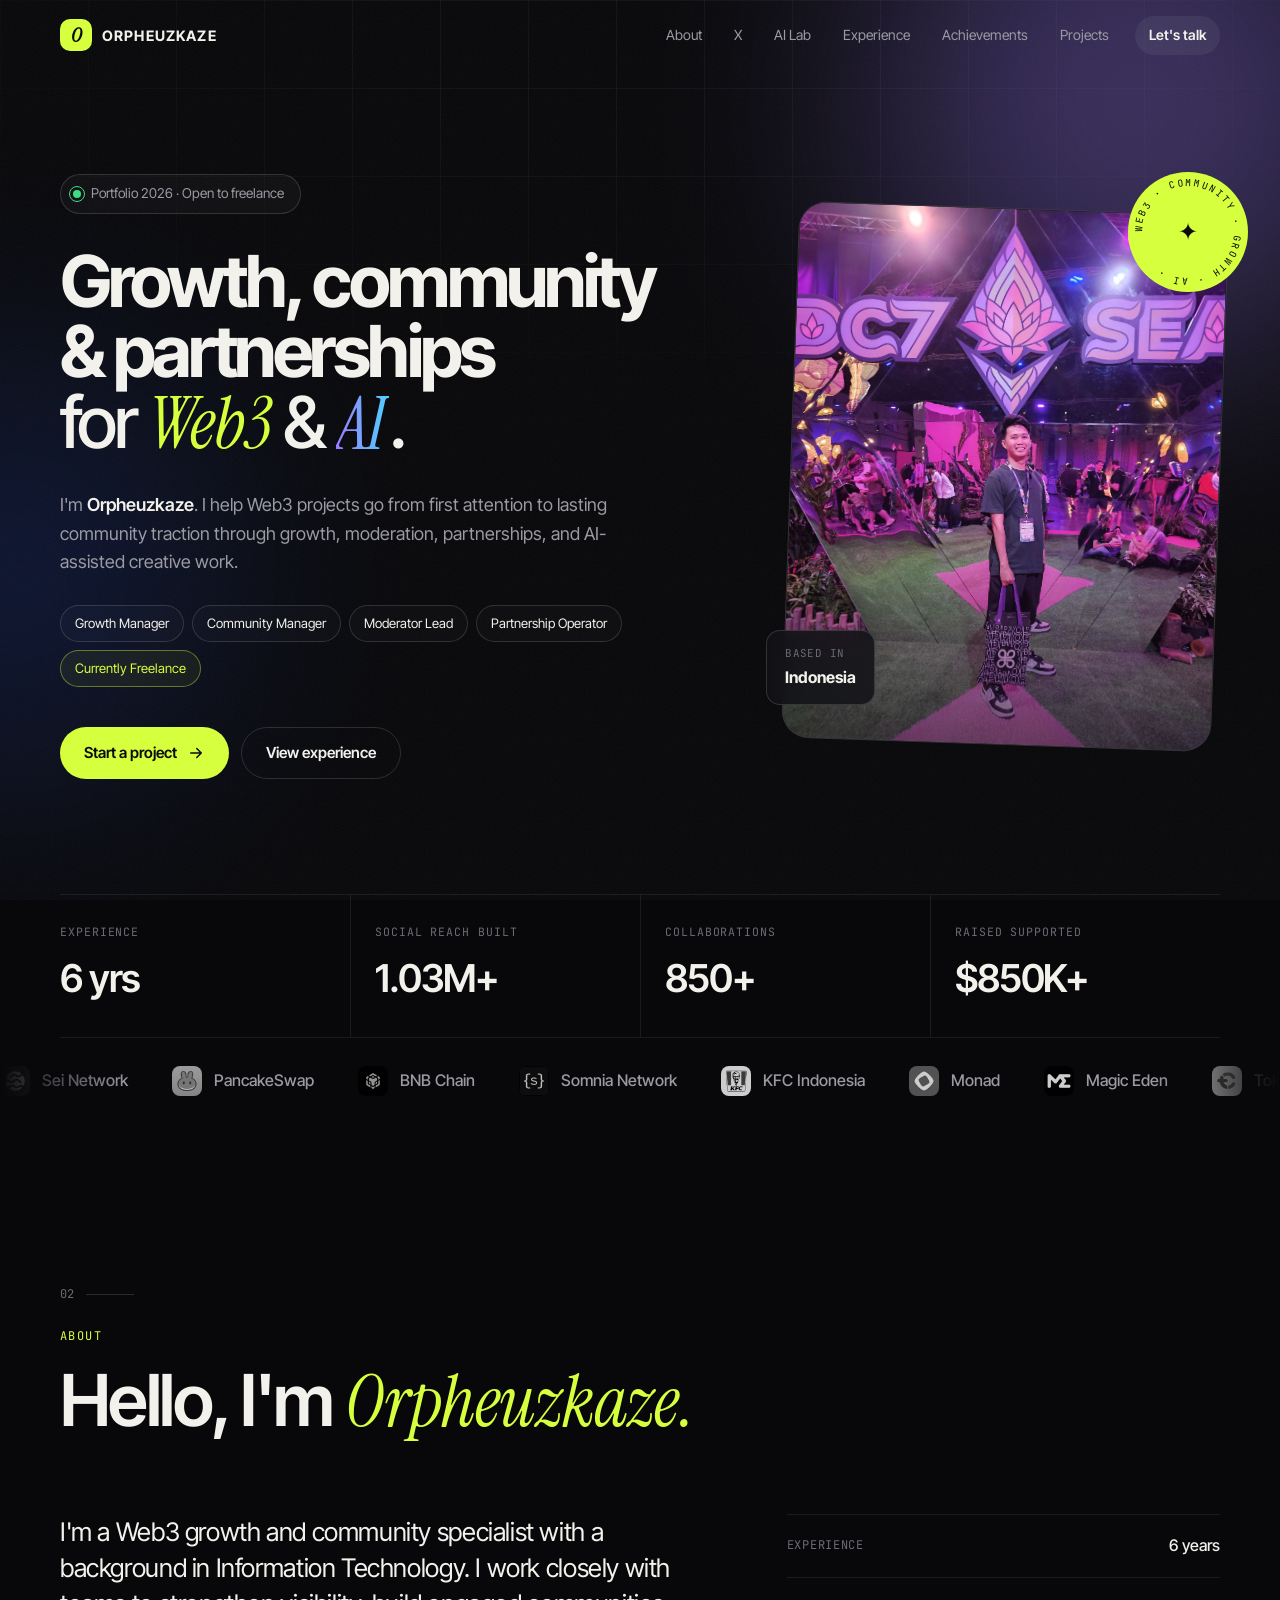
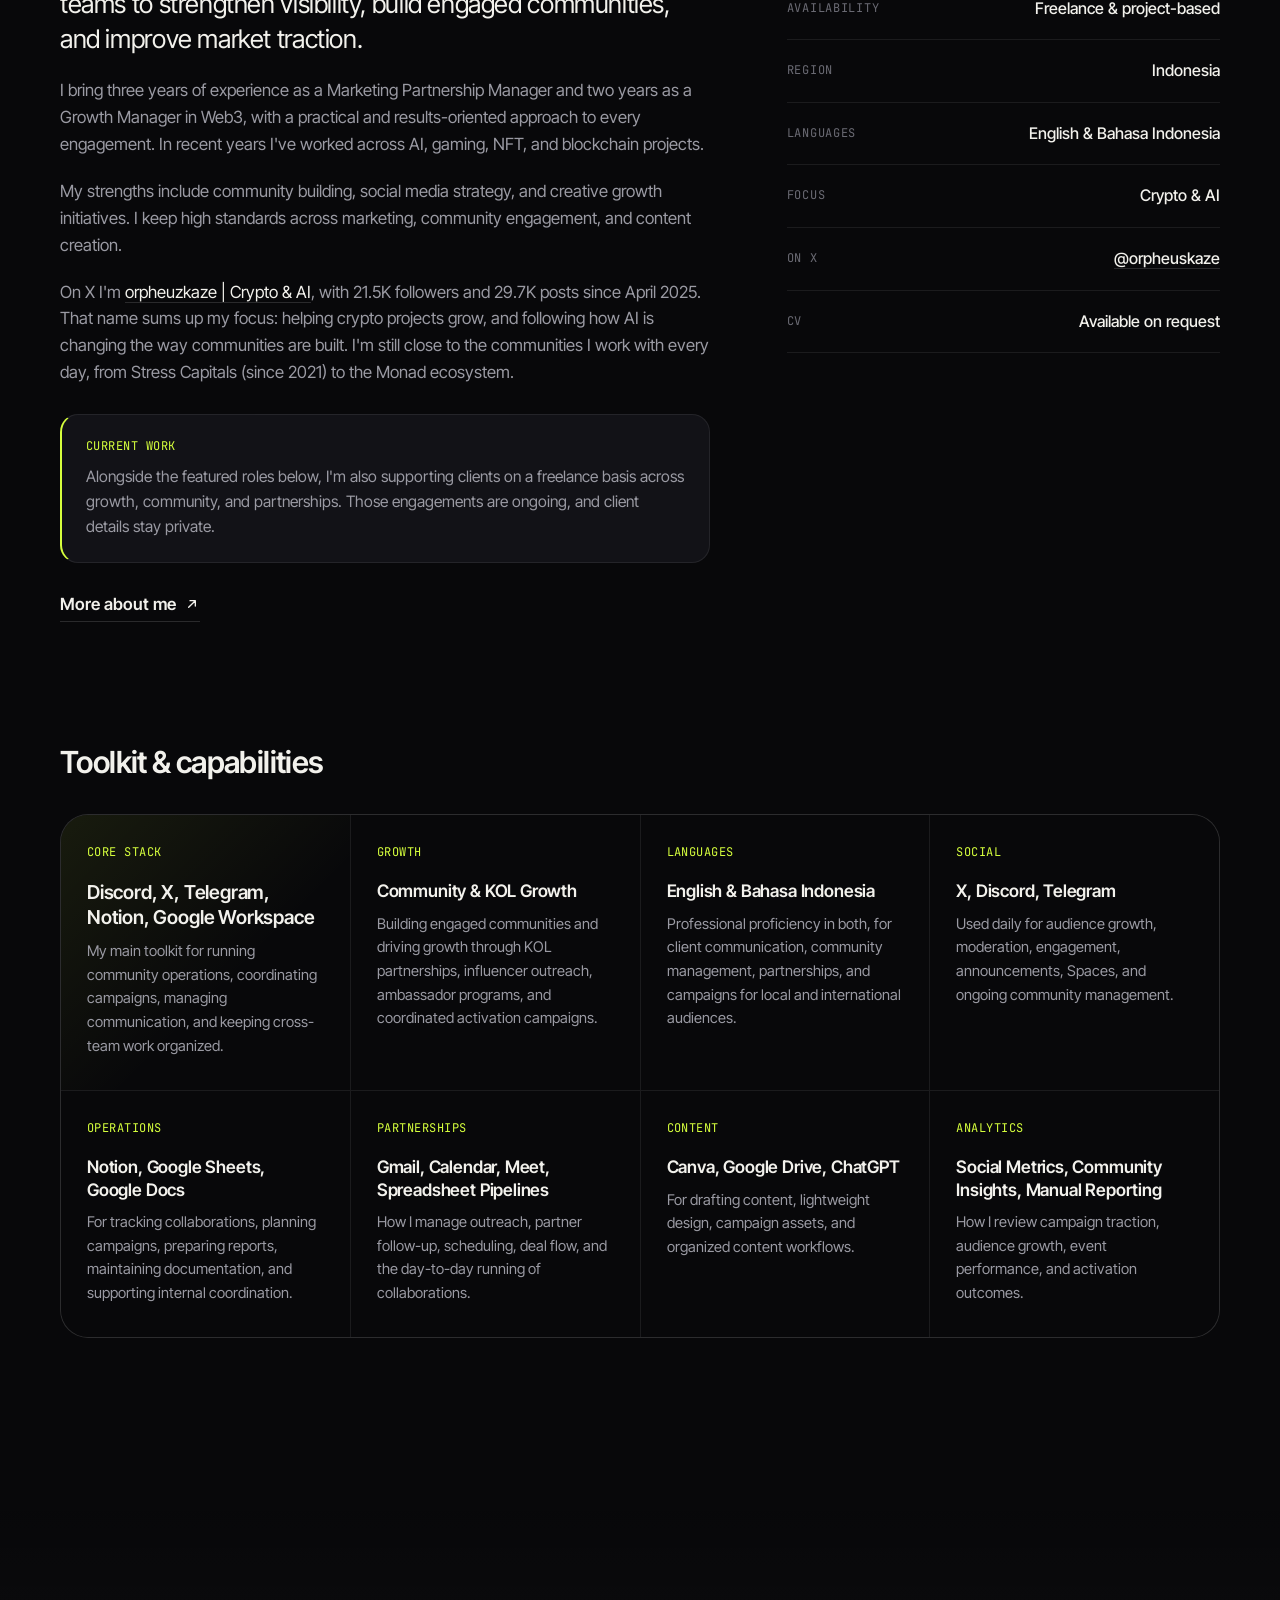
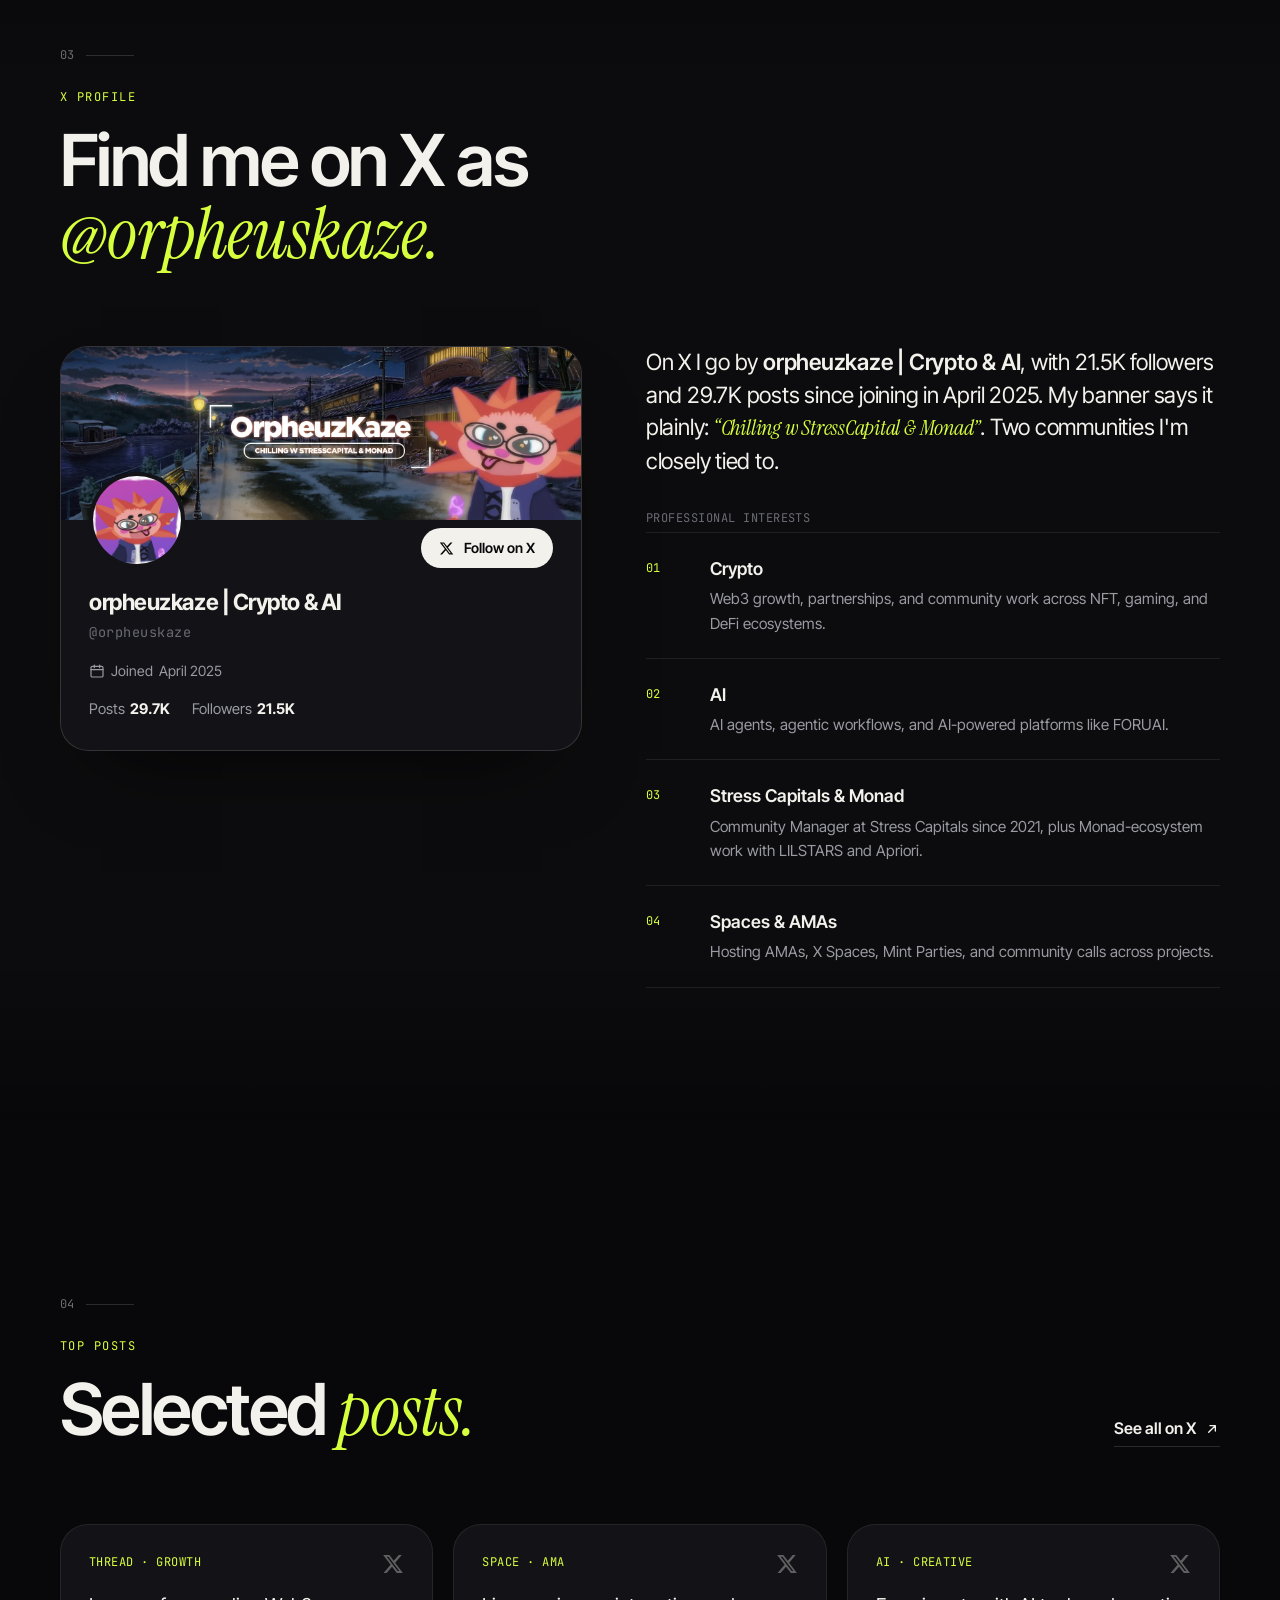
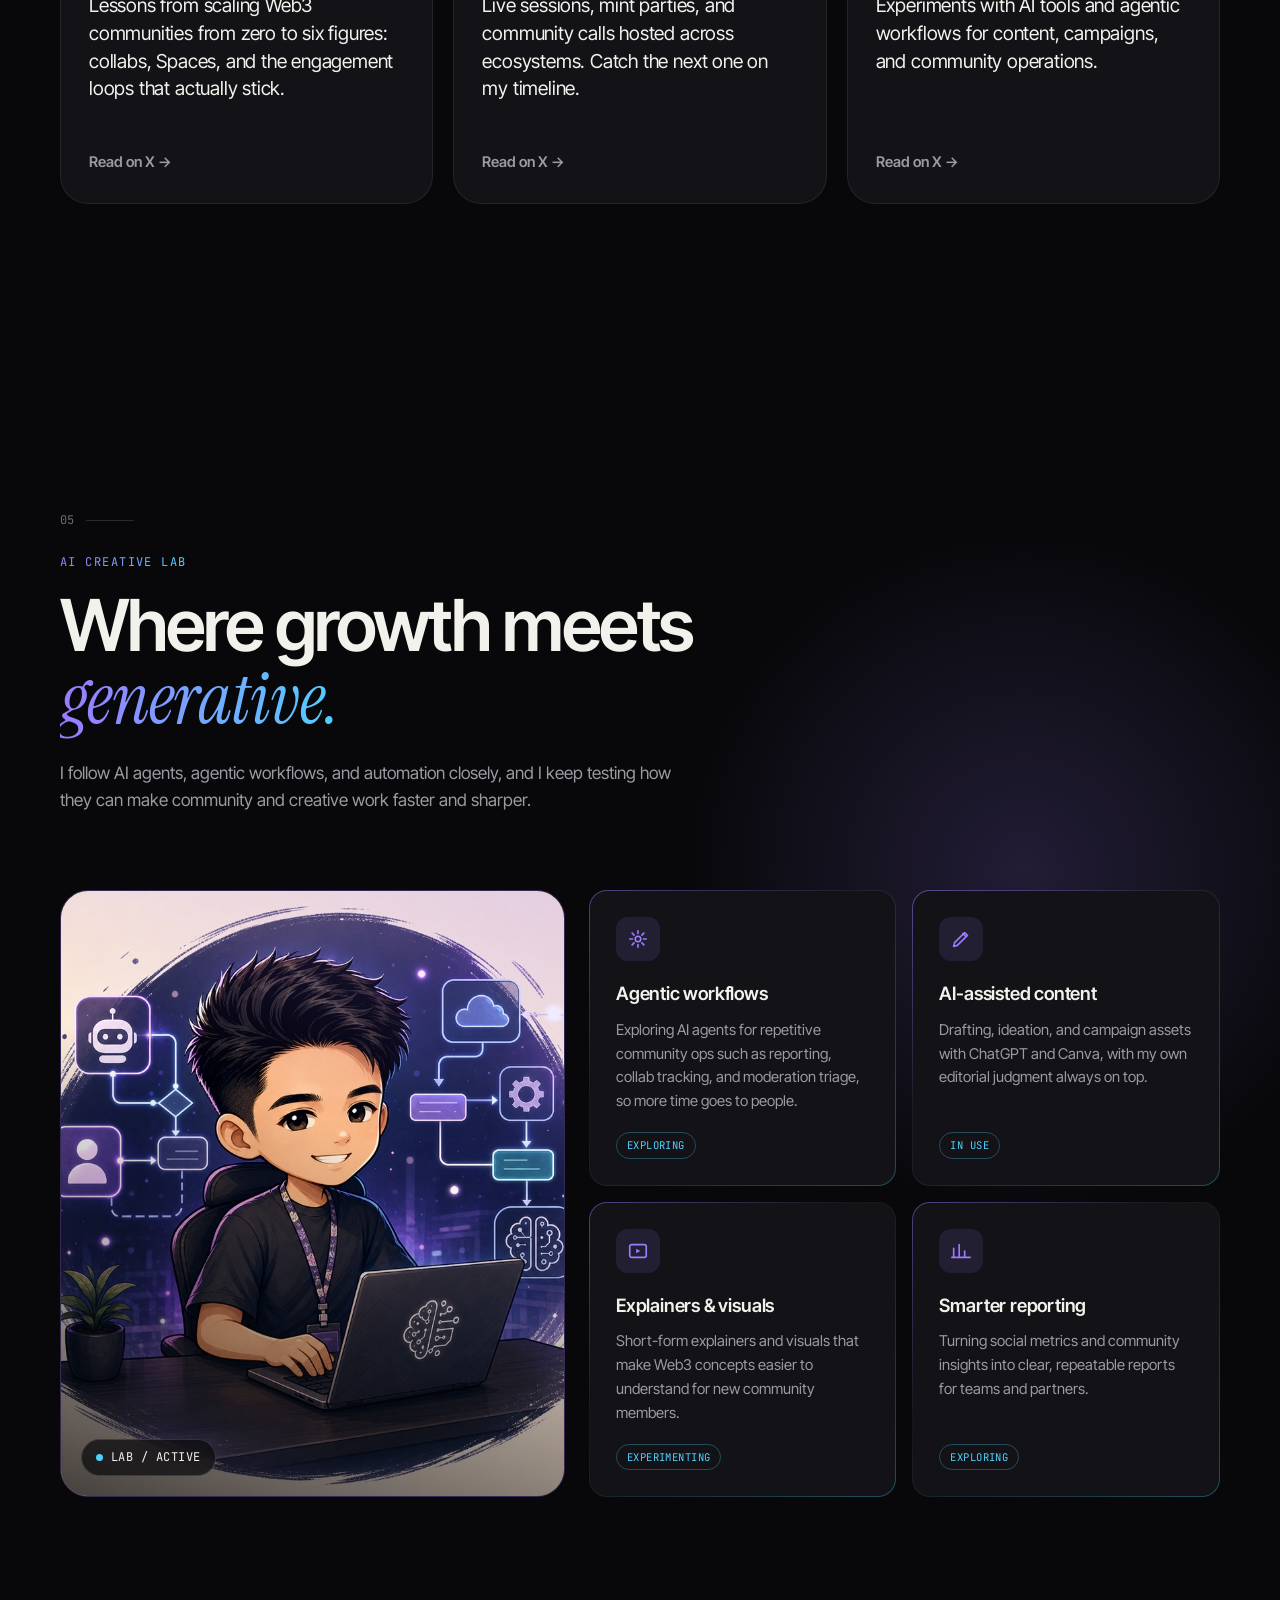
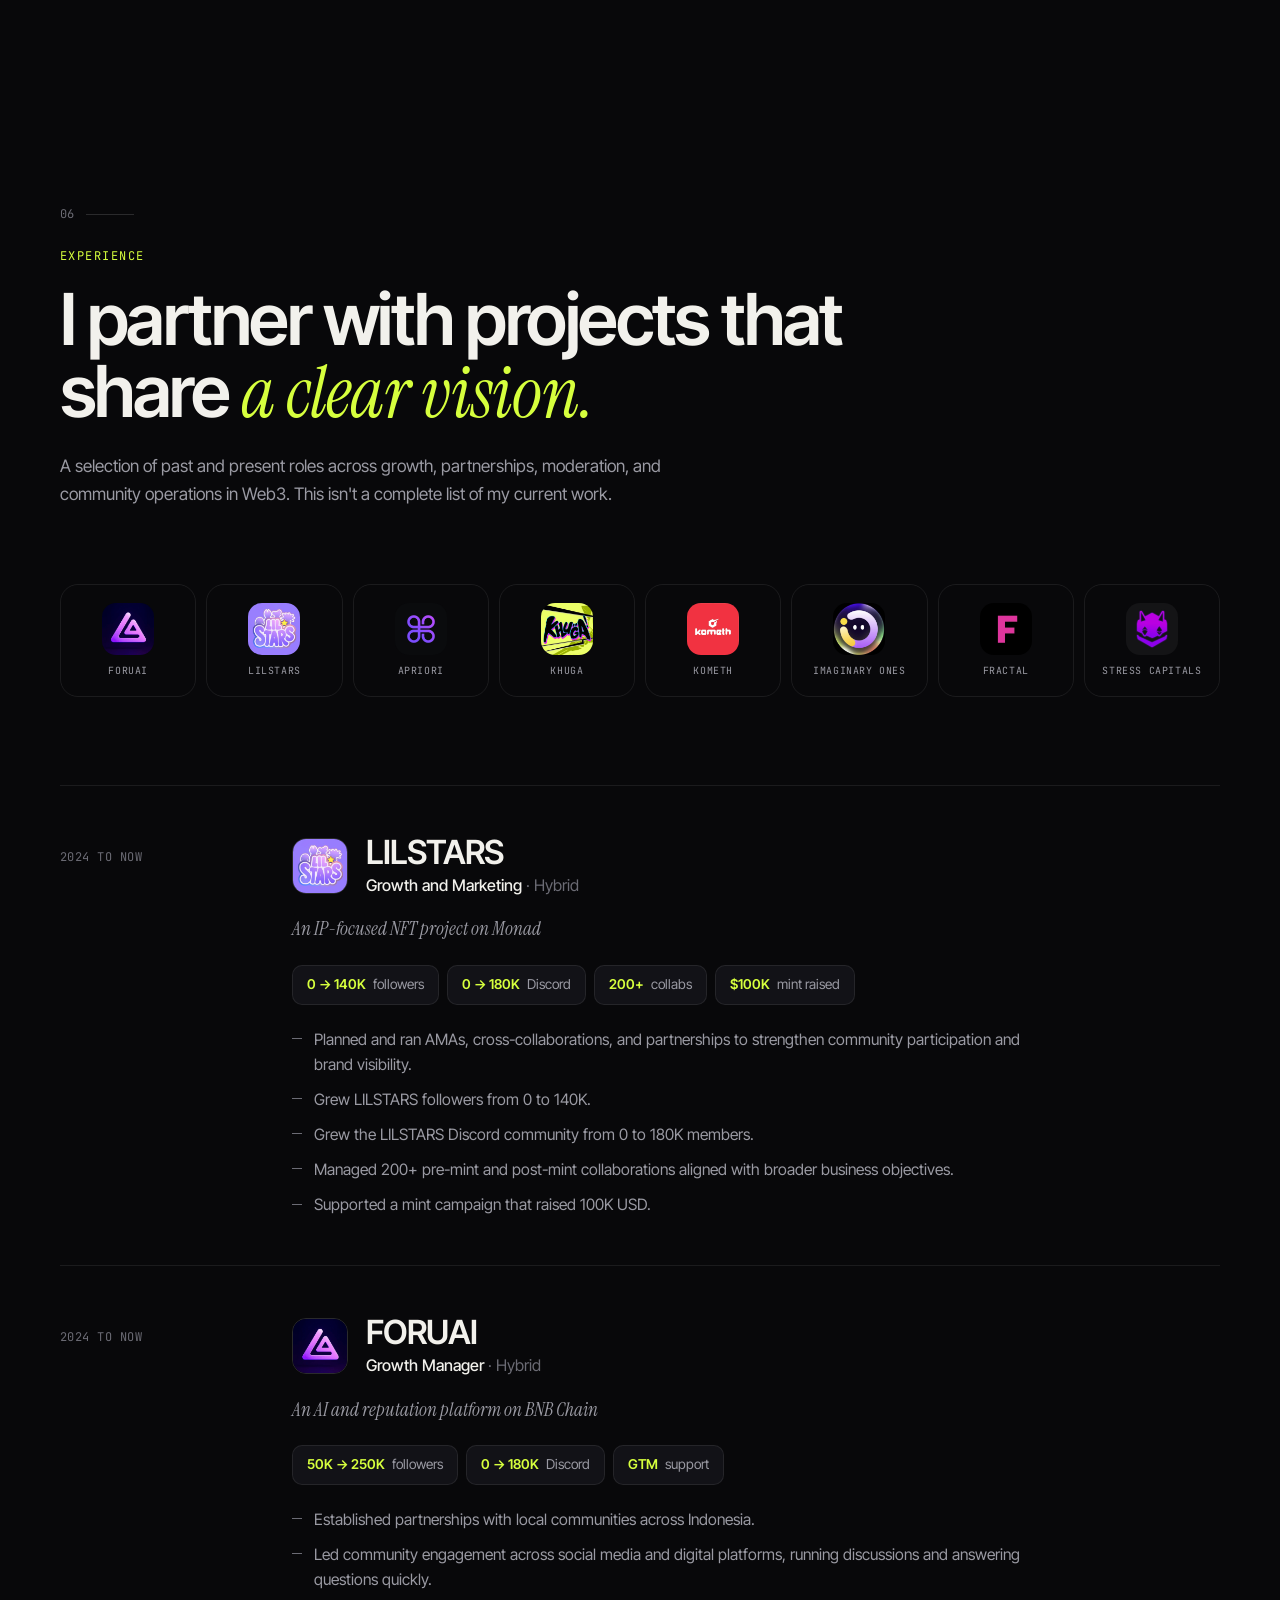
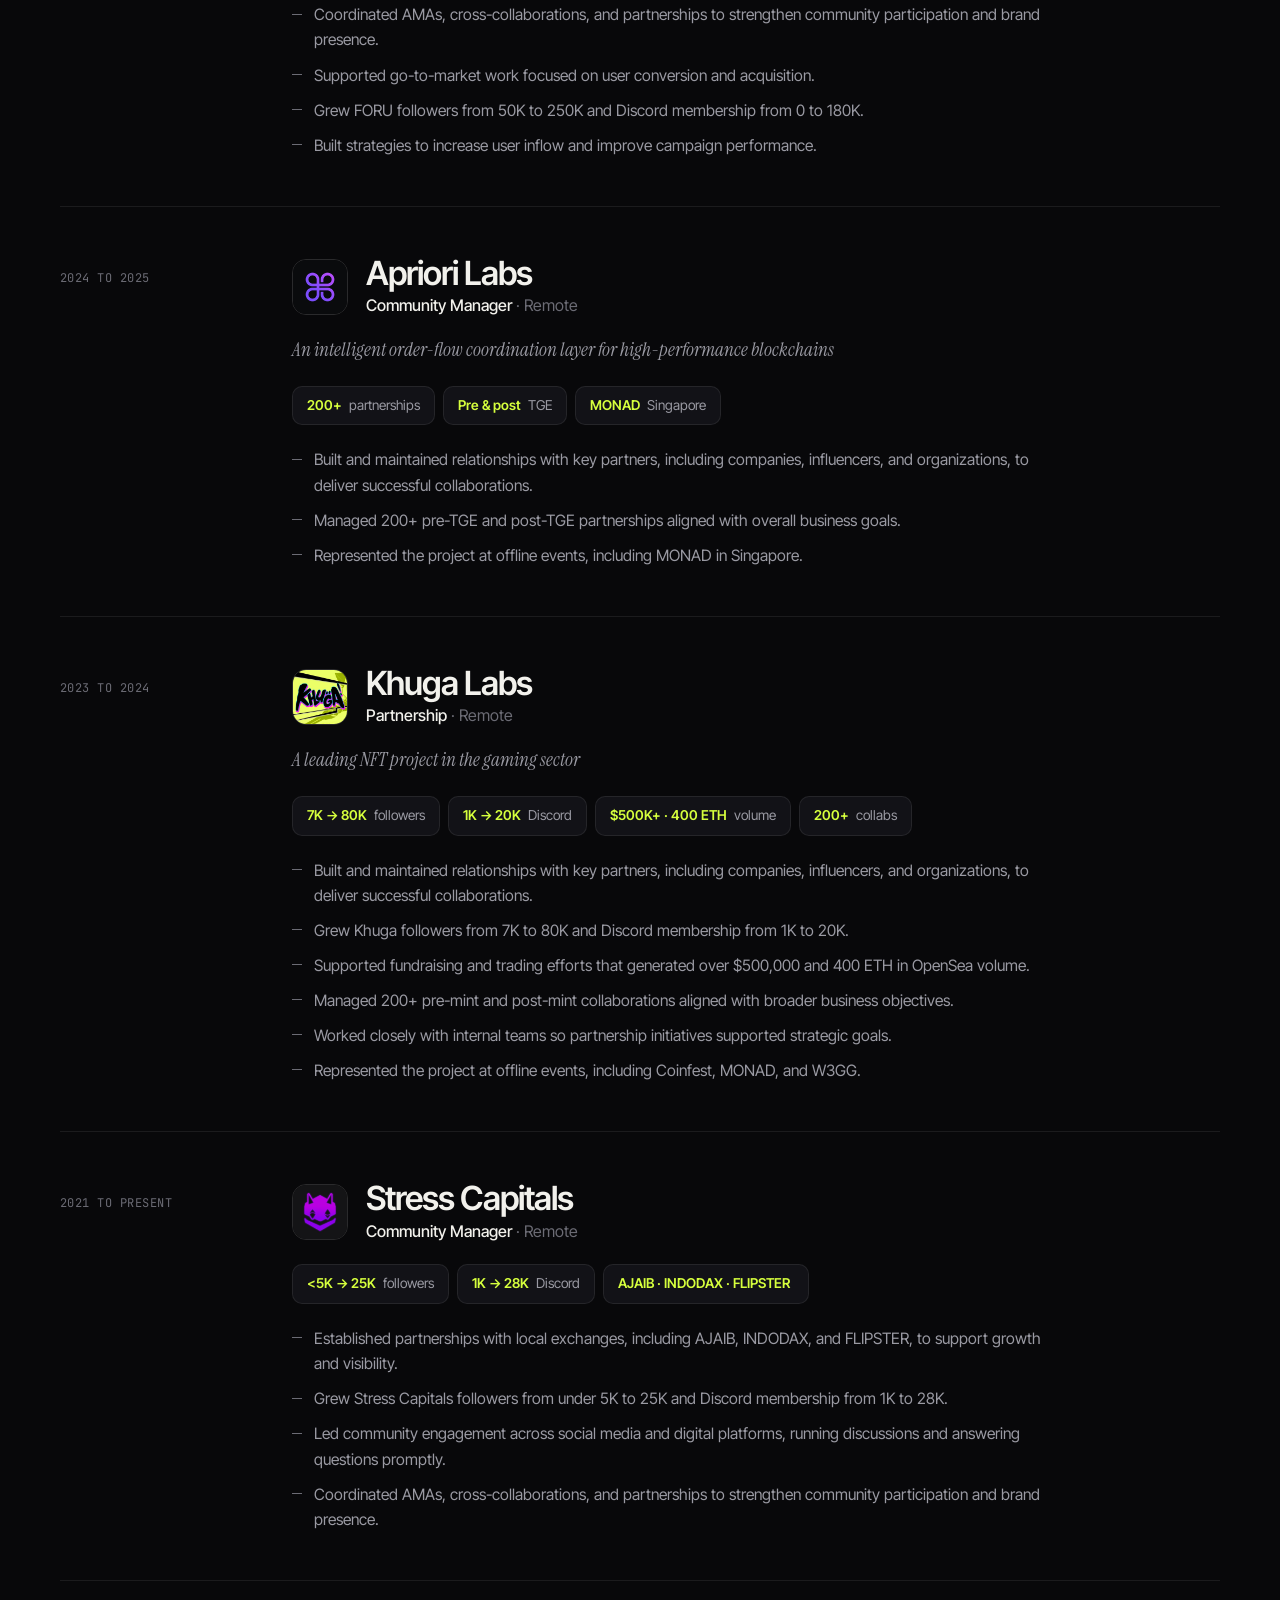
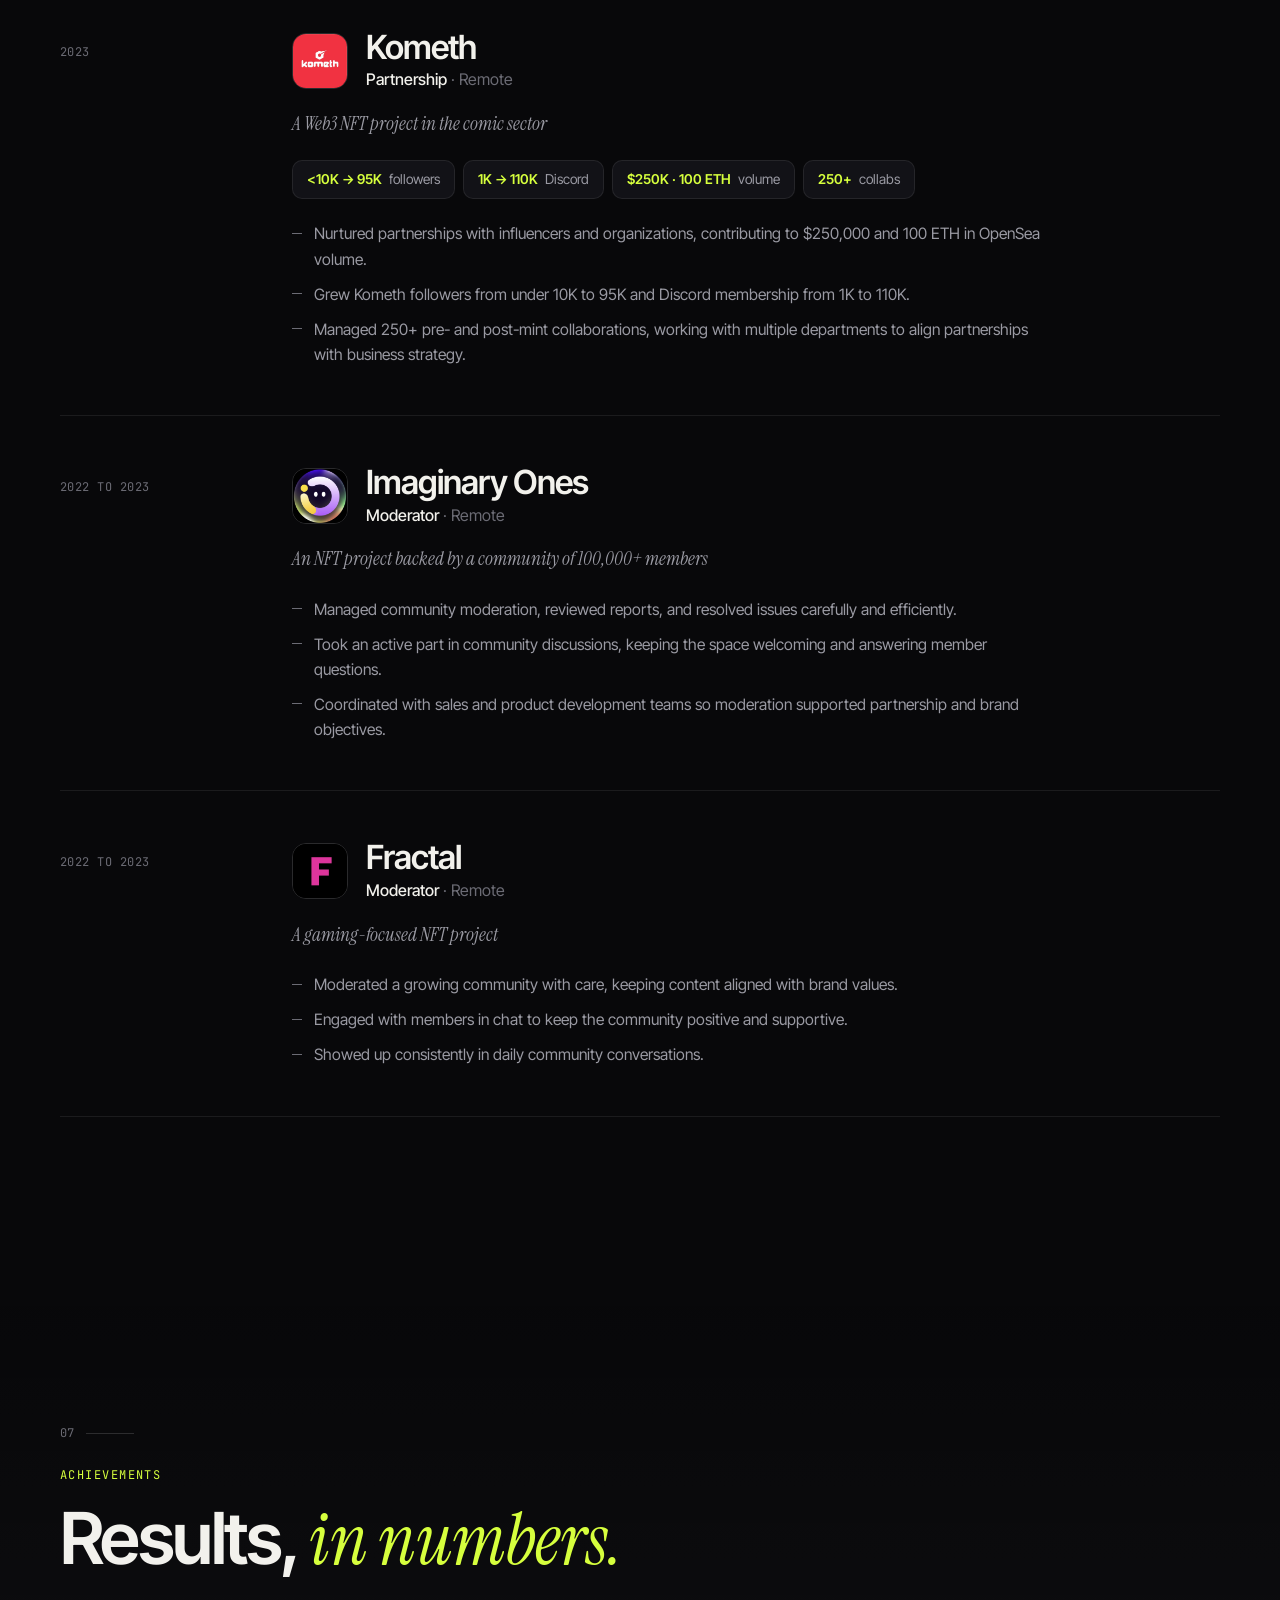
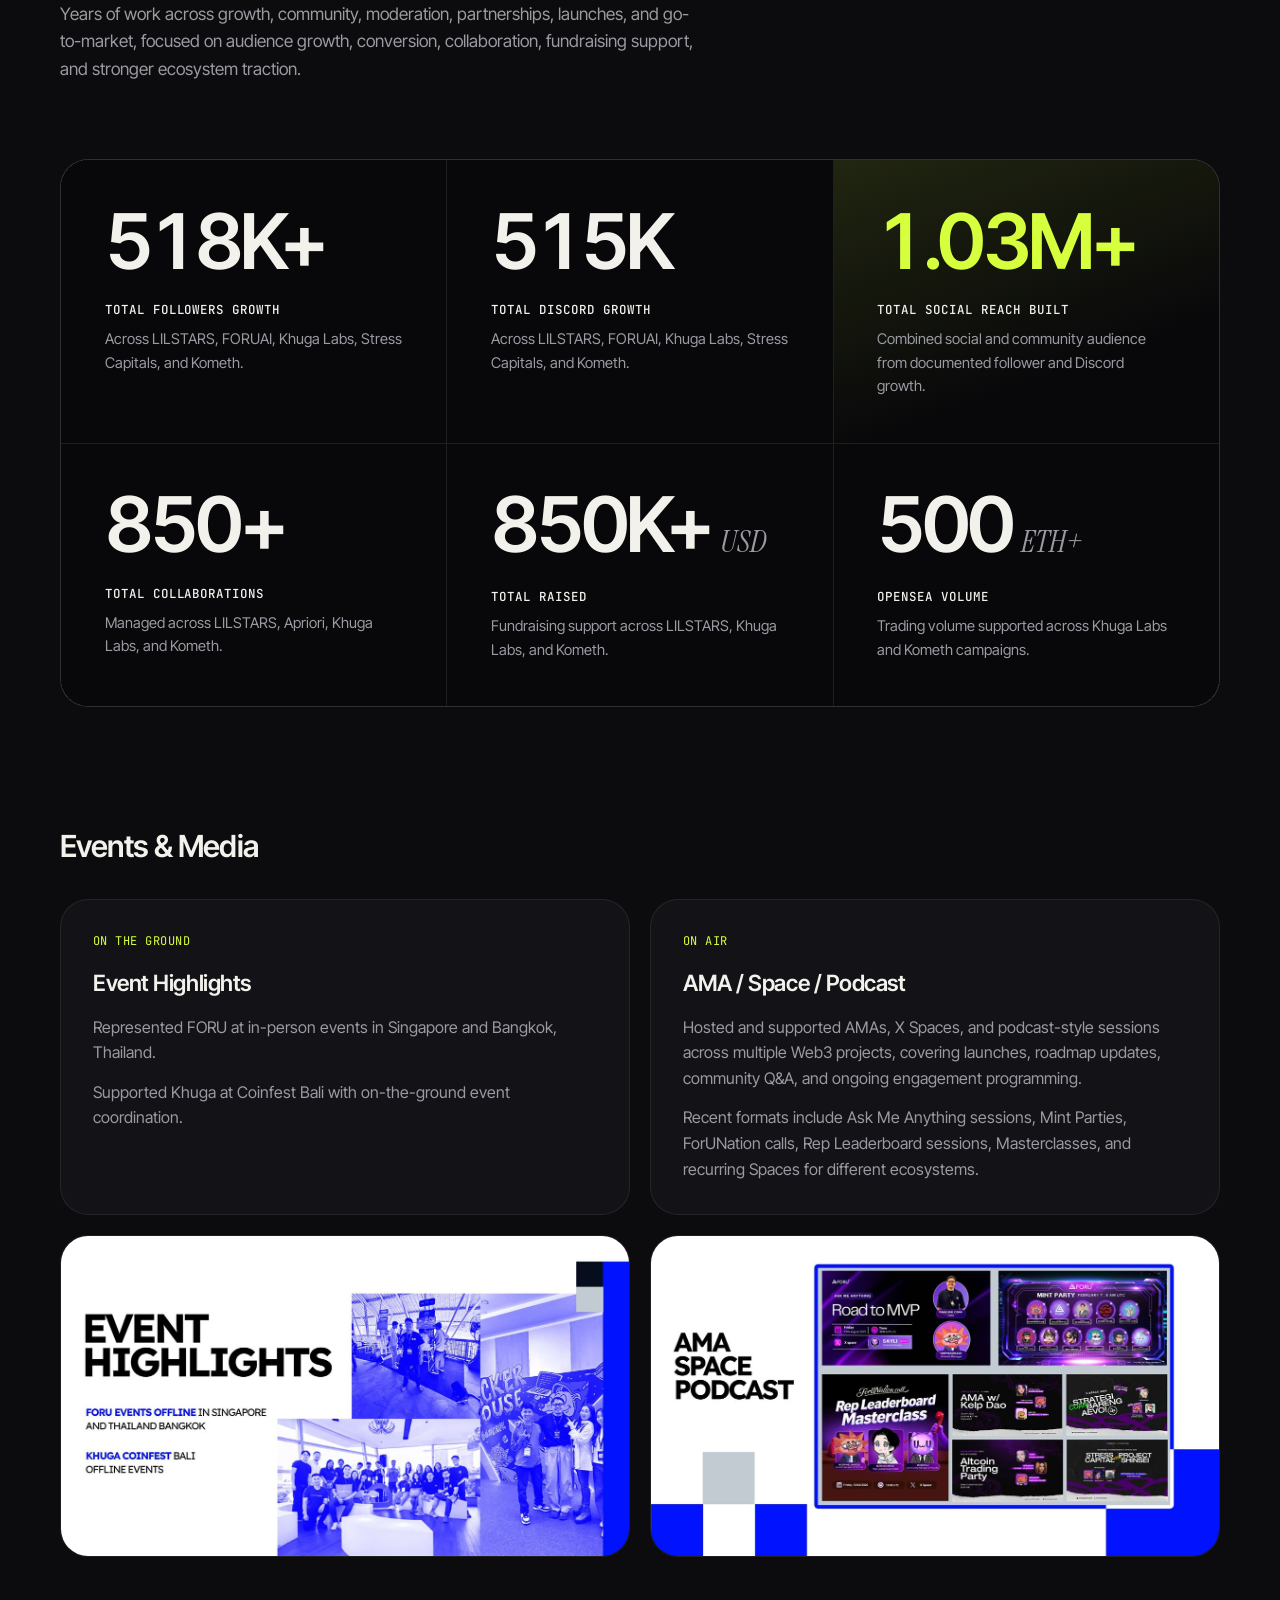
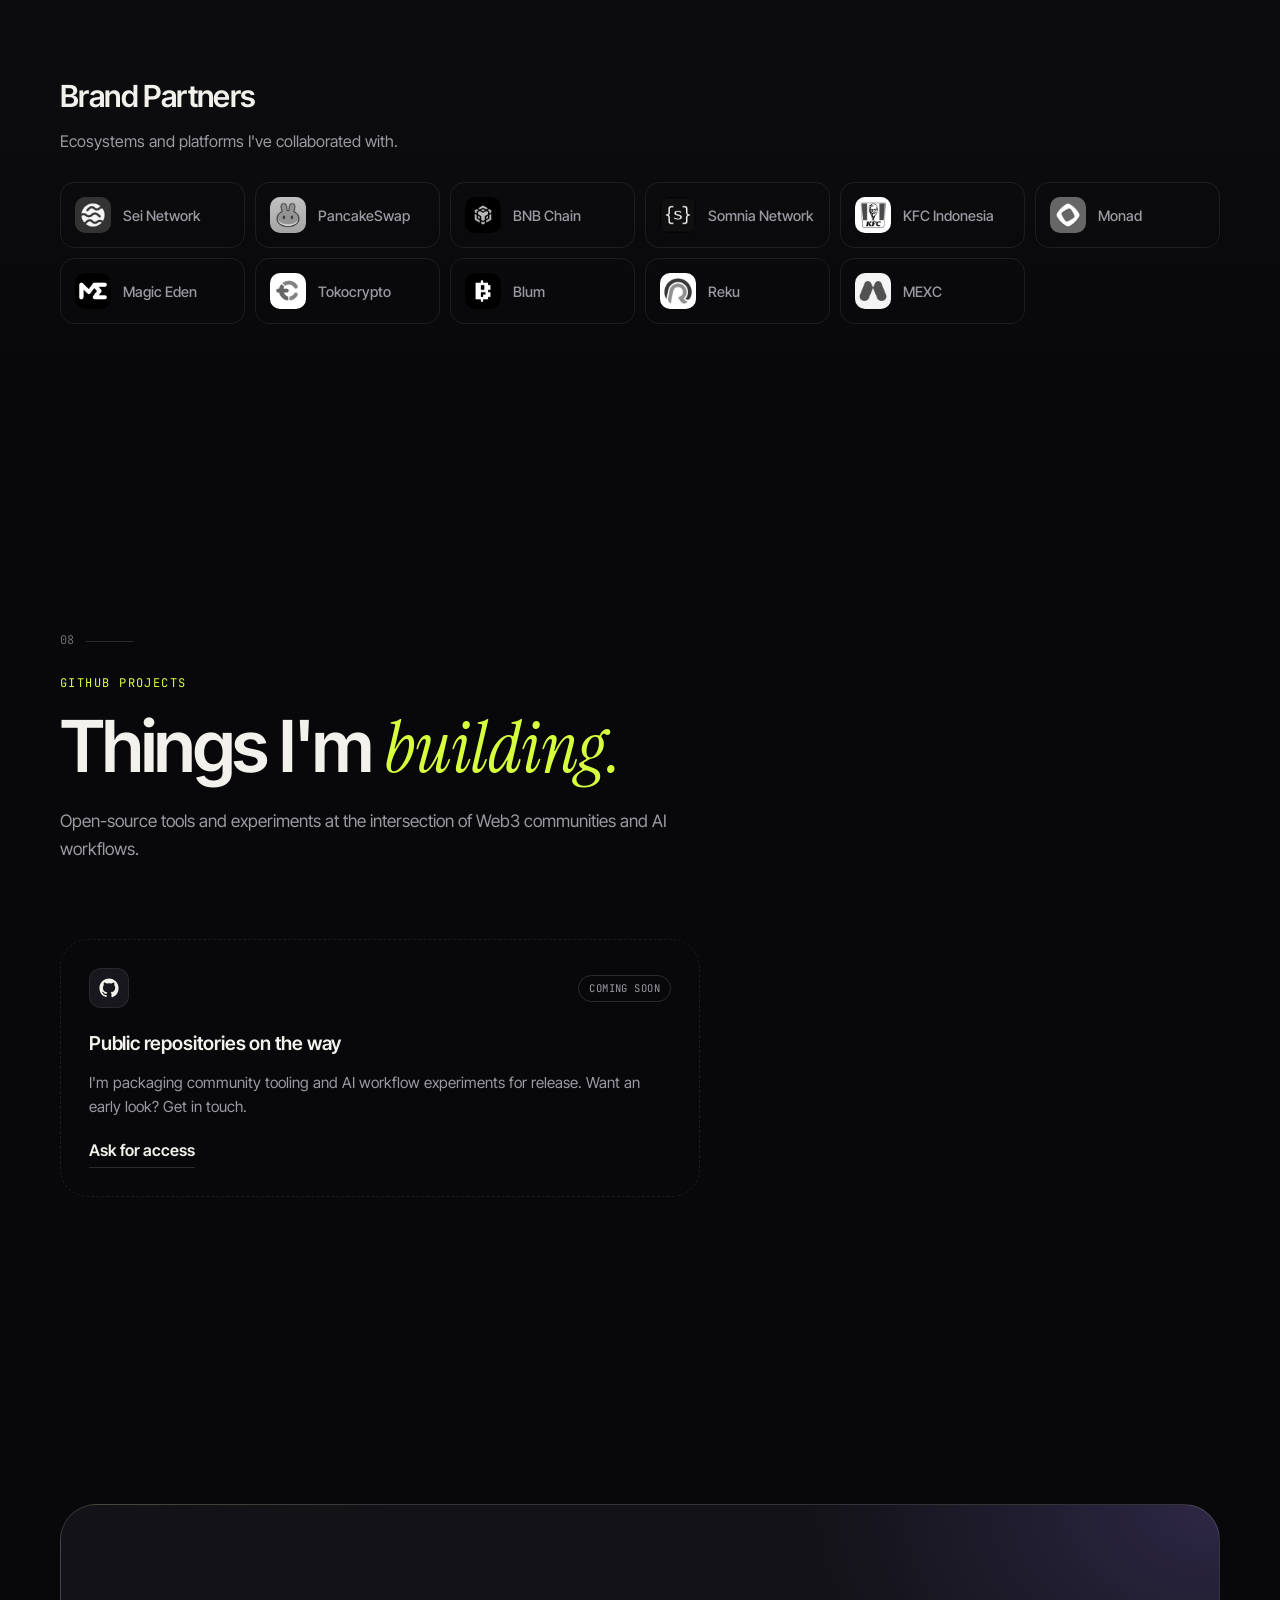
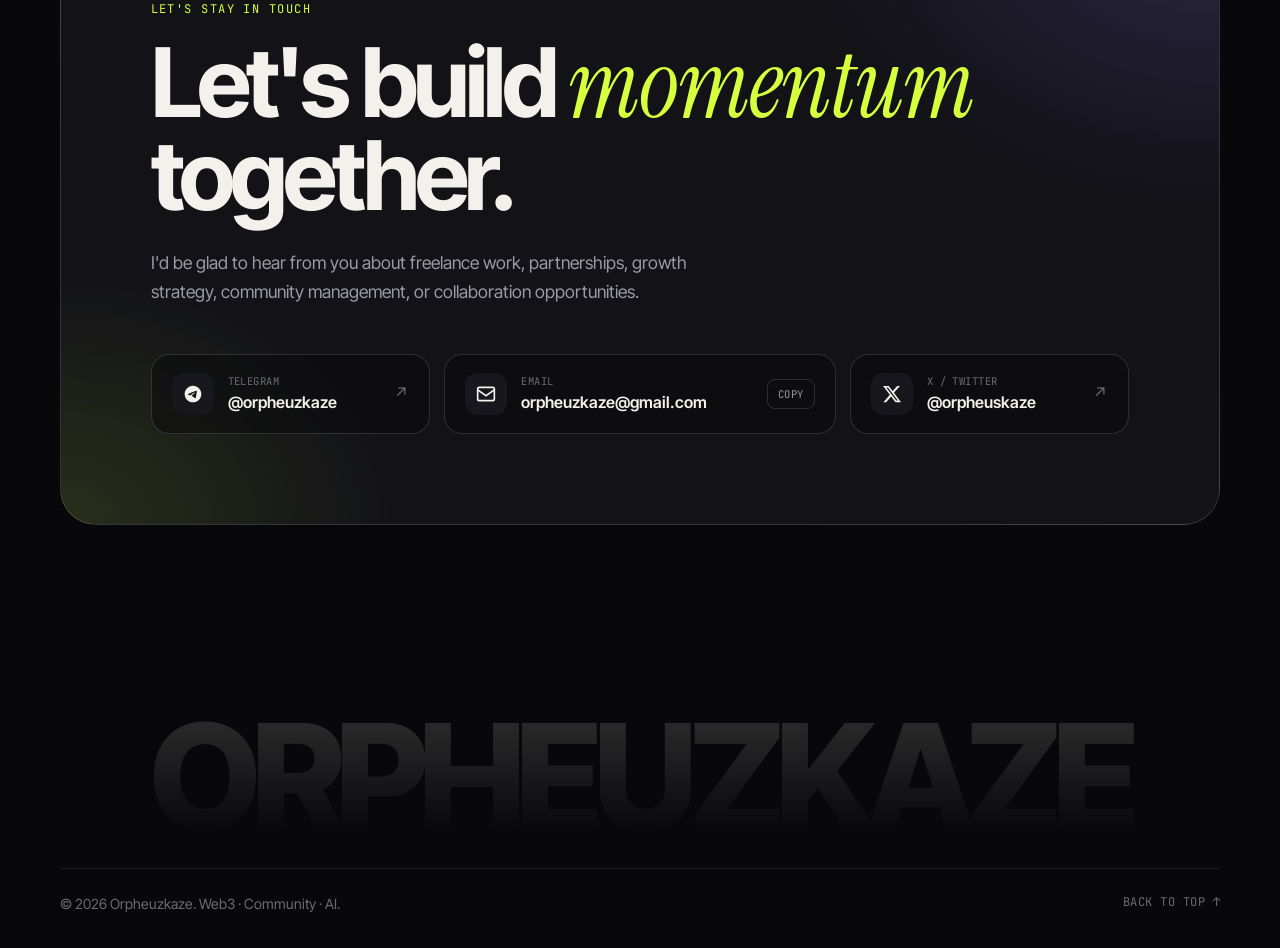
==== commit 694bbbb7: "Integrate real X profile data into portfolio - X Profile card now uses the real avatar, banner, disp" ====
--- a/index.html
+++ b/index.html
@@ -188,6 +188,13 @@
                 growth initiatives. I keep high standards across marketing, community engagement,
                 and content creation.
               </p>
+              <p data-reveal>
+                On X I'm <a class="inline-link" href="https://x.com/orpheuskaze" target="_blank" rel="noreferrer">orpheuzkaze | Crypto &amp; AI</a>,
+                with 21.5K followers and 29.7K posts since April 2025. That name sums up my focus: helping crypto
+                projects grow, and following how AI is changing the way communities are built. I'm
+                still close to the communities I work with every day, from Stress Capitals (since
+                2021) to the Monad ecosystem.
+              </p>
 
               <aside class="note" data-reveal>
                 <span class="note__label mono">Current work</span>
@@ -210,6 +217,8 @@
                 <div><dt>Availability</dt><dd>Freelance &amp; project-based</dd></div>
                 <div><dt>Region</dt><dd>Indonesia</dd></div>
                 <div><dt>Languages</dt><dd>English &amp; Bahasa Indonesia</dd></div>
+                <div><dt>Focus</dt><dd>Crypto &amp; AI</dd></div>
+                <div><dt>On X</dt><dd><a class="inline-link" href="https://x.com/orpheuskaze" target="_blank" rel="noreferrer">@orpheuskaze</a></dd></div>
                 <div><dt>CV</dt><dd>Available on request</dd></div>
               </dl>
             </div>
@@ -265,54 +274,66 @@
       </section>
 
       <!-- ============ 03 · X PROFILE ============ -->
+      <!--
+        Data comes from data/x-profile.json (portfolio.js fills it in on load).
+        The values below are the same real data, so the card works without JS.
+        Fields that are null in the JSON are hidden, never guessed.
+      -->
       <section class="section section--tint" id="x-profile">
         <div class="wrap">
           <header class="section__head" data-reveal>
             <span class="section__index">03</span>
             <p class="eyebrow">X Profile</p>
-            <h2 class="section__title">Where I build <em>in public.</em></h2>
+            <h2 class="section__title">Find me on X as <em>@orpheuskaze.</em></h2>
           </header>
 
           <div class="xgrid">
             <article class="xcard" data-reveal>
-              <div class="xcard__banner" aria-hidden="true"></div>
+              <div class="xcard__banner">
+                <img data-x="banner" src="./assets/x/banner.webp" alt="Orpheuzkaze X profile banner" width="1500" height="500" loading="lazy" />
+              </div>
               <div class="xcard__body">
                 <div class="xcard__top">
-                  <img class="xcard__avatar" src="./assets/profile-picture.webp" alt="" width="96" height="96" loading="lazy" />
-                  <a class="btn btn--light btn--sm" href="https://x.com/orpheuskaze" target="_blank" rel="noreferrer">Follow on X</a>
+                  <img class="xcard__avatar" data-x="avatar" src="./assets/x/avatar.jpg" alt="Orpheuzkaze X profile picture" width="96" height="96" loading="lazy" />
+                  <a class="btn btn--light btn--sm" data-x="follow" href="https://x.com/intent/follow?screen_name=orpheuskaze" target="_blank" rel="noreferrer">
+                    <svg viewBox="0 0 24 24" aria-hidden="true"><path fill="currentColor" d="M18.244 2.25h3.308l-7.227 8.26 8.502 11.24H16.17l-5.214-6.817L4.99 21.75H1.68l7.73-8.835L1.254 2.25H8.08l4.713 6.231zm-1.161 17.52h1.833L7.084 4.126H5.117z"/></svg>
+                    Follow on X
+                  </a>
                 </div>
                 <h3 class="xcard__name">
-                  Orpheuzkaze
-                  <svg class="xcard__verified" viewBox="0 0 24 24" aria-hidden="true"><path fill="currentColor" d="M22.5 12.5c0-1.58-.875-2.95-2.148-3.6.154-.435.238-.905.238-1.4 0-2.21-1.71-3.998-3.818-3.998-.47 0-.92.084-1.336.25C14.818 2.415 13.51 1.5 12 1.5s-2.816.917-3.437 2.25c-.415-.165-.866-.25-1.336-.25-2.11 0-3.818 1.79-3.818 4 0 .494.083.964.237 1.4-1.272.65-2.147 2.018-2.147 3.6 0 1.495.782 2.798 1.942 3.486-.02.17-.032.34-.032.514 0 2.21 1.708 4 3.818 4 .47 0 .92-.086 1.335-.25.62 1.334 1.926 2.25 3.437 2.25 1.512 0 2.818-.916 3.437-2.25.415.163.865.248 1.336.248 2.11 0 3.818-1.79 3.818-4 0-.174-.012-.344-.033-.513 1.158-.687 1.943-1.99 1.943-3.484zm-6.616-3.334l-4.334 6.5c-.145.217-.382.334-.625.334-.143 0-.288-.04-.416-.126l-.115-.094-2.415-2.415c-.293-.293-.293-.768 0-1.06s.768-.294 1.06 0l1.77 1.767 3.825-5.74c.23-.345.696-.436 1.04-.207.346.23.44.696.21 1.04z"/></svg>
+                  <span data-x="displayName">orpheuzkaze | Crypto &amp; AI</span>
+                  <svg class="xcard__verified" data-x="verified" hidden viewBox="0 0 24 24" aria-label="Verified"><path fill="currentColor" d="M22.5 12.5c0-1.58-.875-2.95-2.148-3.6.154-.435.238-.905.238-1.4 0-2.21-1.71-3.998-3.818-3.998-.47 0-.92.084-1.336.25C14.818 2.415 13.51 1.5 12 1.5s-2.816.917-3.437 2.25c-.415-.165-.866-.25-1.336-.25-2.11 0-3.818 1.79-3.818 4 0 .494.083.964.237 1.4-1.272.65-2.147 2.018-2.147 3.6 0 1.495.782 2.798 1.942 3.486-.02.17-.032.34-.032.514 0 2.21 1.708 4 3.818 4 .47 0 .92-.086 1.335-.25.62 1.334 1.926 2.25 3.437 2.25 1.512 0 2.818-.916 3.437-2.25.415.163.865.248 1.336.248 2.11 0 3.818-1.79 3.818-4 0-.174-.012-.344-.033-.513 1.158-.687 1.943-1.99 1.943-3.484zm-6.616-3.334l-4.334 6.5c-.145.217-.382.334-.625.334-.143 0-.288-.04-.416-.126l-.115-.094-2.415-2.415c-.293-.293-.293-.768 0-1.06s.768-.294 1.06 0l1.77 1.767 3.825-5.74c.23-.345.696-.436 1.04-.207.346.23.44.696.21 1.04z"/></svg>
                 </h3>
-                <p class="xcard__handle mono">@orpheuskaze</p>
-                <p class="xcard__bio">
-                  Web3 growth · community · partnerships. Building momentum for AI, gaming &amp; NFT
-                  ecosystems from Indonesia. Open to freelance.
-                </p>
+                <p class="xcard__handle mono">@<span data-x="username">orpheuskaze</span></p>
+                <p class="xcard__bio" data-x="bio" hidden></p>
                 <ul class="xcard__meta">
+                  <li data-x="location" hidden></li>
+                  <li data-x="website" hidden></li>
                   <li>
-                    <svg viewBox="0 0 24 24" aria-hidden="true"><path d="M12 21s-7-6.2-7-11.5A7 7 0 0 1 19 9.5C19 14.8 12 21 12 21z M12 12a2.5 2.5 0 1 0 0-5 2.5 2.5 0 0 0 0 5z" fill="none" stroke="currentColor" stroke-width="1.8"/></svg>
-                    Indonesia
+                    <svg viewBox="0 0 24 24" aria-hidden="true"><rect x="3" y="5" width="18" height="16" rx="2" fill="none" stroke="currentColor" stroke-width="1.8"/><path d="M3 10h18M8 3v4M16 3v4" fill="none" stroke="currentColor" stroke-width="1.8" stroke-linecap="round"/></svg>
+                    Joined <span data-x="joined">April 2025</span>
                   </li>
-                  <li>
-                    <svg viewBox="0 0 24 24" aria-hidden="true"><path d="M10 14a5 5 0 0 0 7 0l3-3a5 5 0 0 0-7-7l-1 1M14 10a5 5 0 0 0-7 0l-3 3a5 5 0 0 0 7 7l1-1" fill="none" stroke="currentColor" stroke-width="1.8" stroke-linecap="round"/></svg>
-                    orpheuzkaze-portfolio.vercel.app
-                  </li>
-                </ul>
+                </ul>
+                <dl class="xcard__stats">
+                  <div data-x-stat="posts"><dd data-x="posts">29.7K</dd><dt>Posts</dt></div>
+                  <div data-x-stat="following" hidden><dd data-x="following"></dd><dt>Following</dt></div>
+                  <div data-x-stat="followers"><dd data-x="followers">21.5K</dd><dt>Followers</dt></div>
+                </dl>
               </div>
             </article>
 
             <div class="xtopics">
               <p class="xtopics__intro" data-reveal>
-                X is where most of my work happens: hosting Spaces, running campaigns,
-                amplifying partners, and talking with the communities I help grow.
+                On X I go by <strong>orpheuzkaze | Crypto &amp; AI</strong>, with 21.5K followers and 29.7K posts since
+                joining in April 2025. My banner says it plainly: <em>“Chilling w StressCapital &amp; Monad”</em>.
+                Two communities I'm closely tied to.
               </p>
+              <h3 class="xtopics__label mono">Professional interests</h3>
               <ul class="topic-list">
-                <li data-reveal><span class="mono">01</span><strong>Growth playbooks</strong><p>Campaigns, collabs, and go-to-market lessons from shipping in Web3.</p></li>
-                <li data-reveal><span class="mono">02</span><strong>Community ops</strong><p>Moderation, engagement loops, and keeping Discords healthy at scale.</p></li>
-                <li data-reveal><span class="mono">03</span><strong>Spaces &amp; AMAs</strong><p>Hosting and co-hosting live sessions across ecosystems.</p></li>
-                <li data-reveal><span class="mono">04</span><strong>AI &amp; agents</strong><p>Exploring how AI workflows can power creative and community work.</p></li>
+                <li data-reveal><span class="mono">01</span><strong>Crypto</strong><p>Web3 growth, partnerships, and community work across NFT, gaming, and DeFi ecosystems.</p></li>
+                <li data-reveal><span class="mono">02</span><strong>AI</strong><p>AI agents, agentic workflows, and AI-powered platforms like FORUAI.</p></li>
+                <li data-reveal><span class="mono">03</span><strong>Stress Capitals &amp; Monad</strong><p>Community Manager at Stress Capitals since 2021, plus Monad-ecosystem work with LILSTARS and Apriori.</p></li>
+                <li data-reveal><span class="mono">04</span><strong>Spaces &amp; AMAs</strong><p>Hosting AMAs, X Spaces, Mint Parties, and community calls across projects.</p></li>
               </ul>
             </div>
           </div>
--- a/portfolio.css
+++ b/portfolio.css
@@ -527,23 +527,12 @@
   box-shadow: 0 40px 80px -40px rgba(0, 0, 0, 0.8);
 }
 .xcard__banner {
-  height: 150px;
-  background:
-    radial-gradient(circle at 20% 120%, rgba(214, 255, 61, 0.55), transparent 50%),
-    radial-gradient(circle at 85% -20%, rgba(155, 123, 255, 0.8), transparent 55%),
-    linear-gradient(120deg, #14141a, #1d1b2b);
   position: relative;
-}
-.xcard__banner::after {
-  content: "ORPHEUZKAZE";
-  position: absolute;
-  right: 20px;
-  bottom: 14px;
-  font-family: var(--font-mono);
-  font-size: 0.7rem;
-  letter-spacing: 0.3em;
-  color: rgba(255, 255, 255, 0.5);
-}
+  aspect-ratio: 3 / 1;
+  overflow: hidden;
+  background: linear-gradient(120deg, #14141a, #1d1b2b);
+}
+.xcard__banner img { position: absolute; inset: 0; width: 100%; height: 100%; object-fit: cover; }
 .xcard__body { padding: 0 28px 28px; }
 .xcard__top { display: flex; justify-content: space-between; align-items: flex-end; margin-top: -48px; }
 .xcard__avatar { position: relative; z-index: 1; width: 96px; height: 96px; border-radius: 50%; border: 4px solid var(--surface); object-fit: cover; background: var(--surface-2); }
@@ -554,6 +543,17 @@
 .xcard__meta { display: flex; flex-wrap: wrap; gap: 8px 20px; margin-top: 16px; color: var(--muted); font-size: 0.88rem; }
 .xcard__meta li { display: inline-flex; align-items: center; gap: 6px; }
 .xcard__meta svg { width: 16px; height: 16px; }
+.xcard__meta a { color: var(--accent); }
+.xcard__top .btn svg { width: 15px; height: 15px; }
+.xcard__top .btn:hover svg { transform: none; }
+.xcard__stats { display: flex; flex-wrap: wrap; gap: 6px 22px; margin-top: 16px; font-size: 0.92rem; }
+.xcard__stats > div { display: flex; flex-direction: row-reverse; justify-content: flex-end; gap: 5px; }
+.xcard__stats dd { font-weight: 700; color: var(--text); }
+.xcard__stats dt { color: var(--muted); }
+[hidden] { display: none !important; }
+.xtopics__intro strong { font-weight: 600; }
+.xtopics__intro em { color: var(--accent); }
+.xtopics__label { color: var(--dim); margin-bottom: 4px; font-weight: 400; }
 
 .xtopics__intro { font-size: clamp(1.15rem, 1.8vw, 1.4rem); line-height: 1.45; letter-spacing: -0.01em; margin-bottom: 32px; }
 .topic-list { border-top: 1px solid var(--line); }
@@ -1143,3 +1143,6 @@
   .interest__short { font-size: 0.85rem; }
   .pill { flex: 1 1 100%; justify-content: center; }
 }
+
+.inline-link { color: var(--text); border-bottom: 1px solid var(--line-2); transition: color 0.2s, border-color 0.2s; }
+.inline-link:hover { color: var(--accent); border-color: var(--accent); }
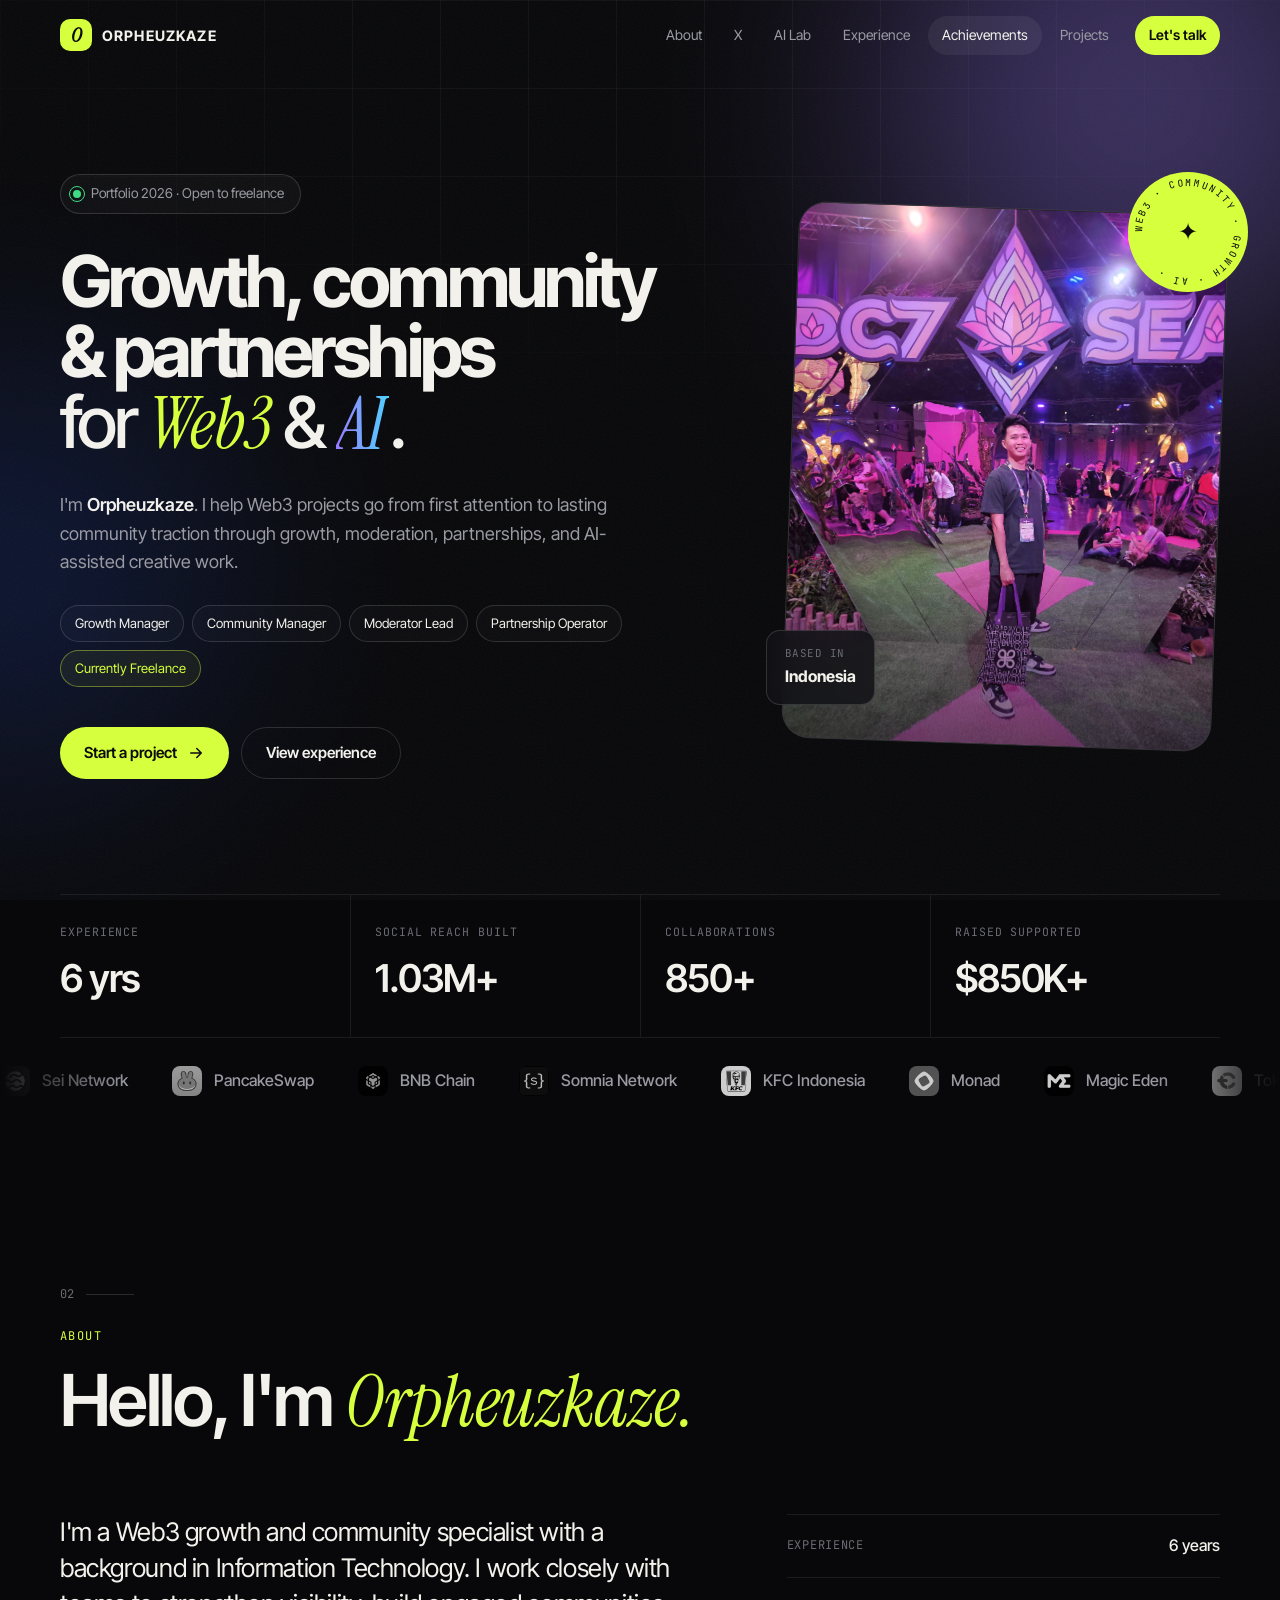
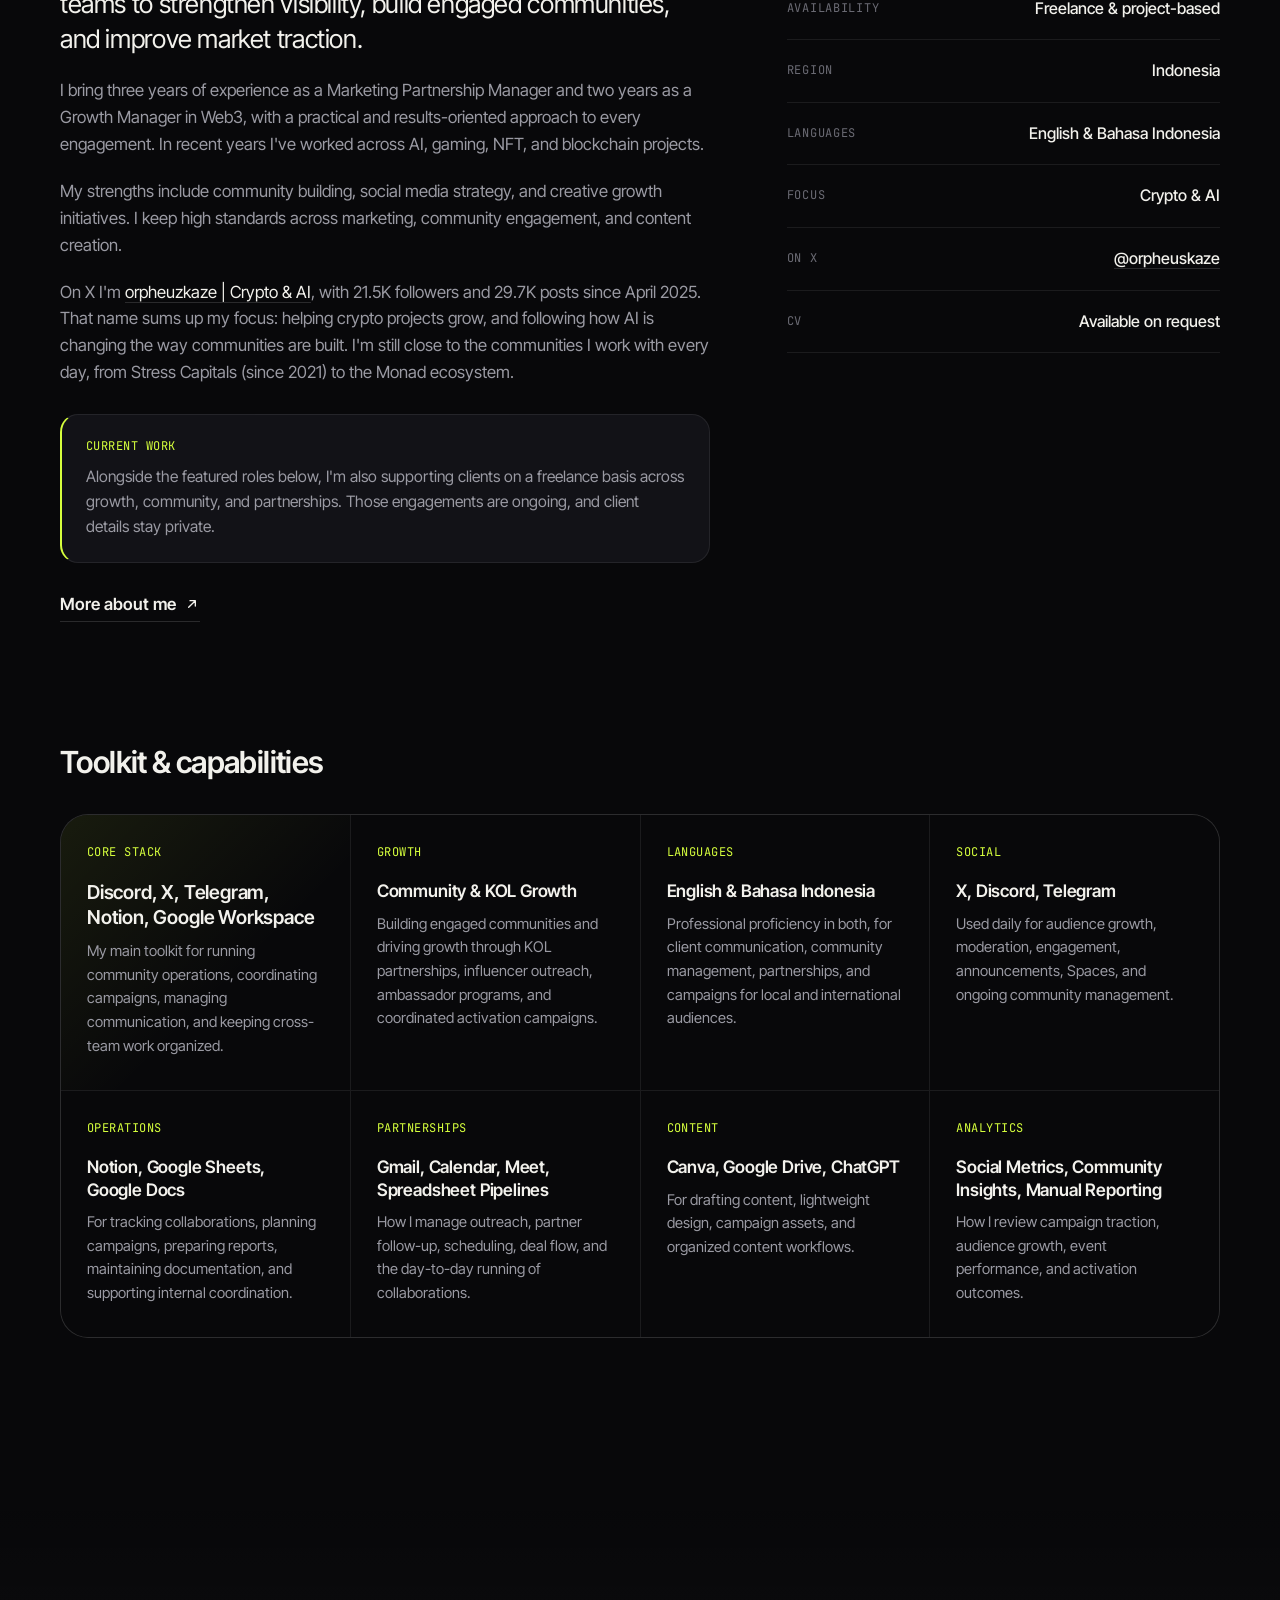
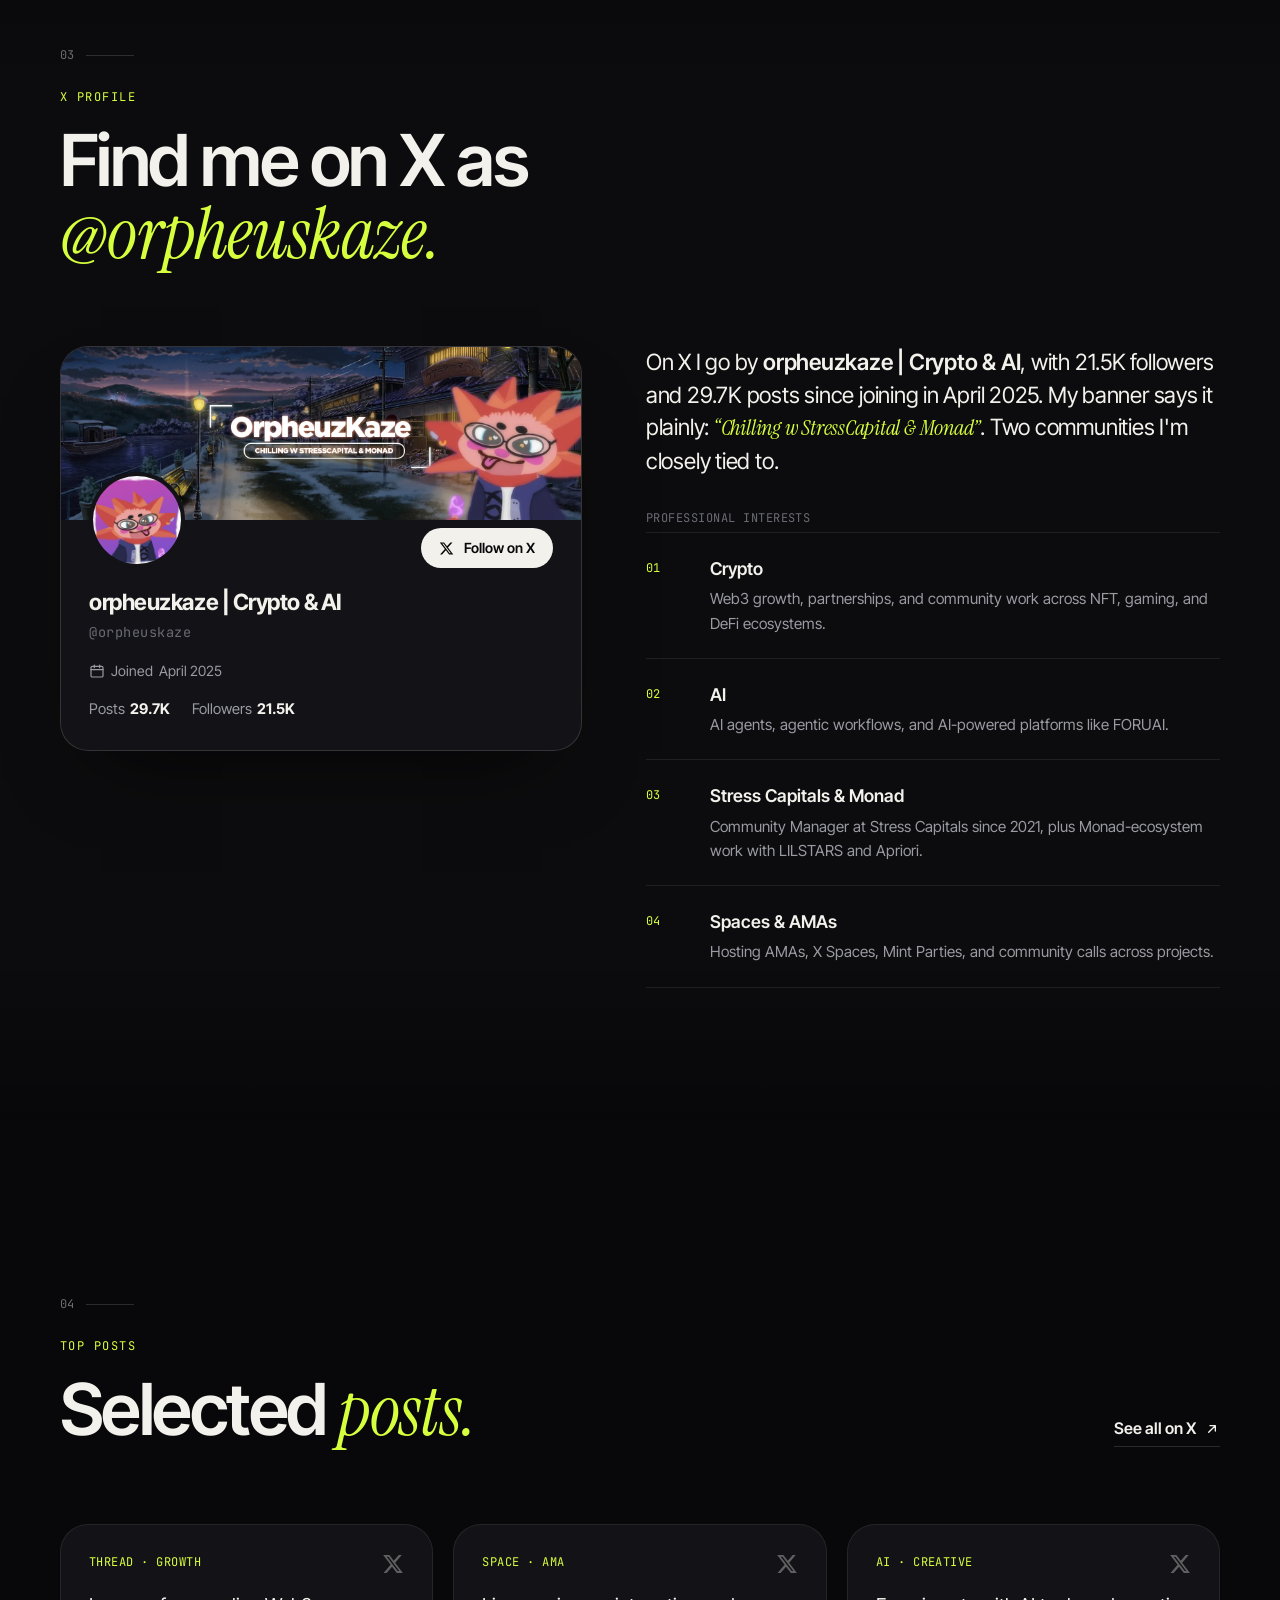
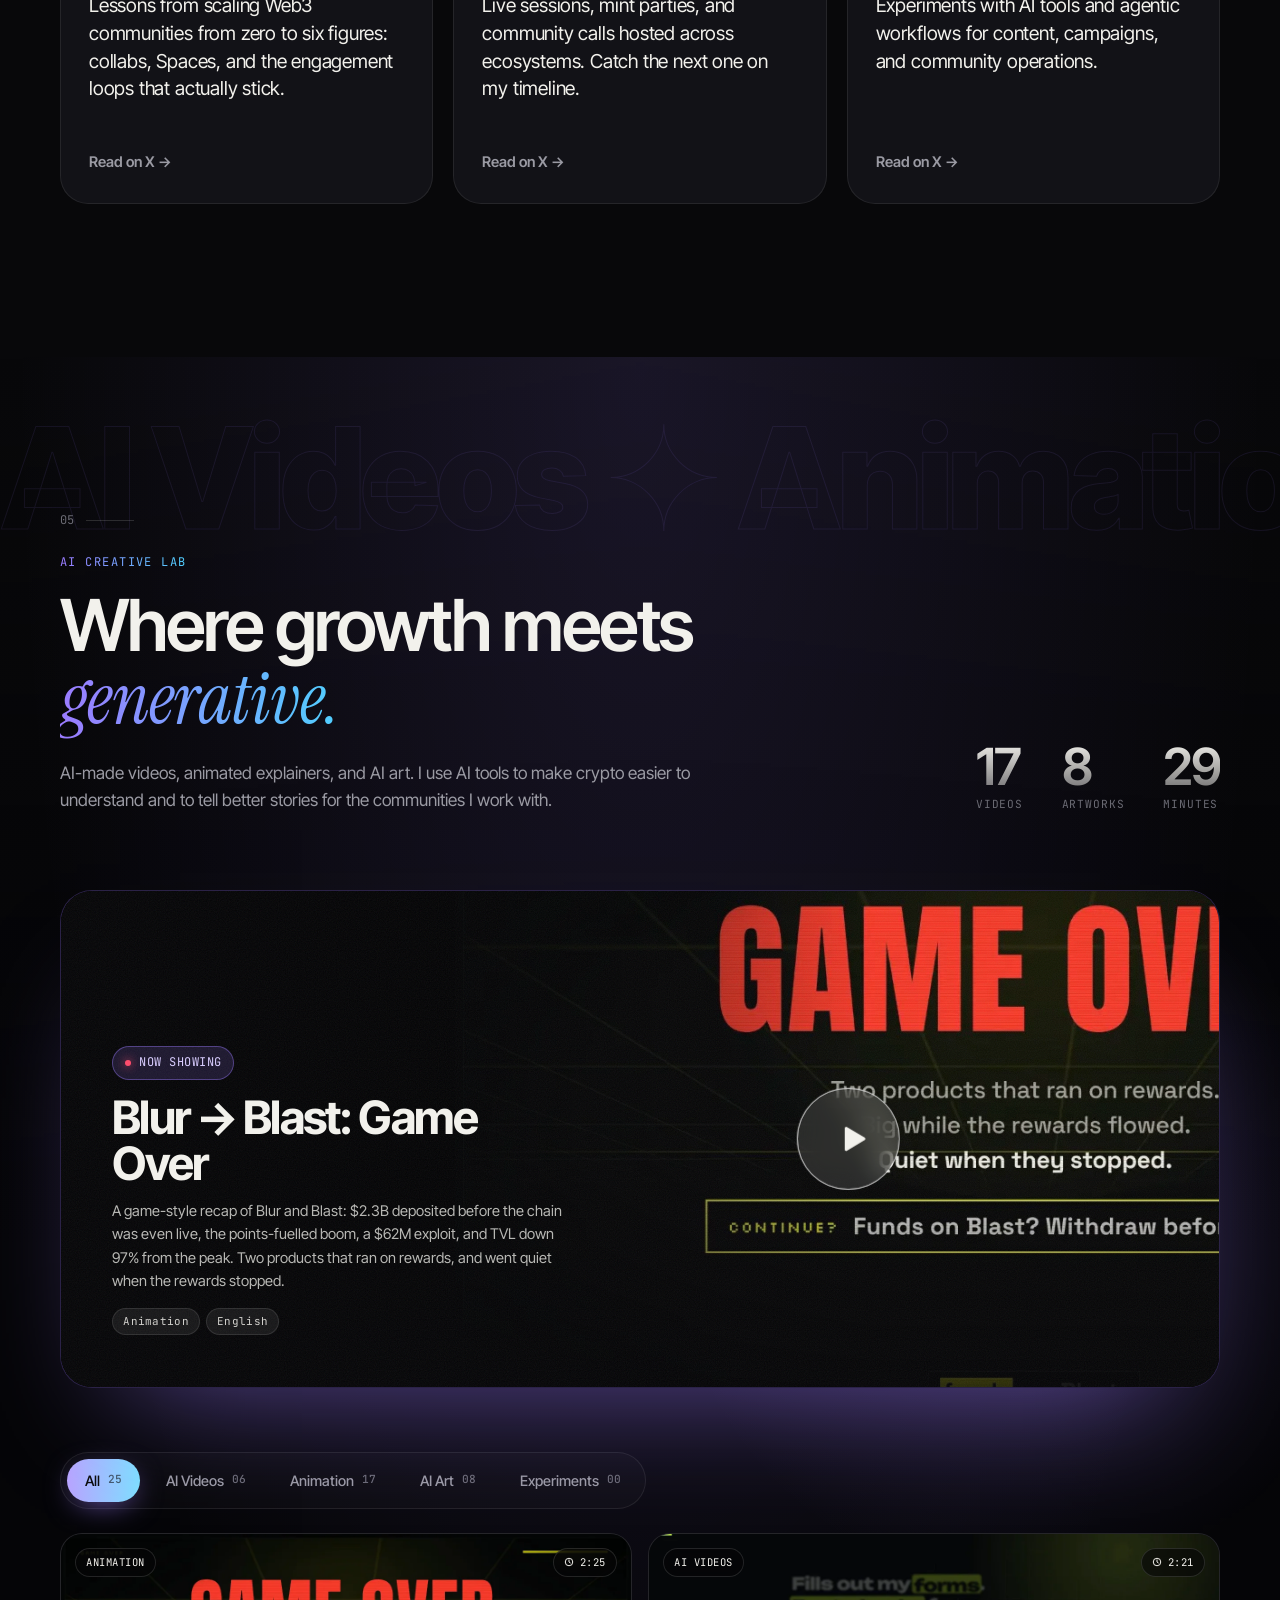
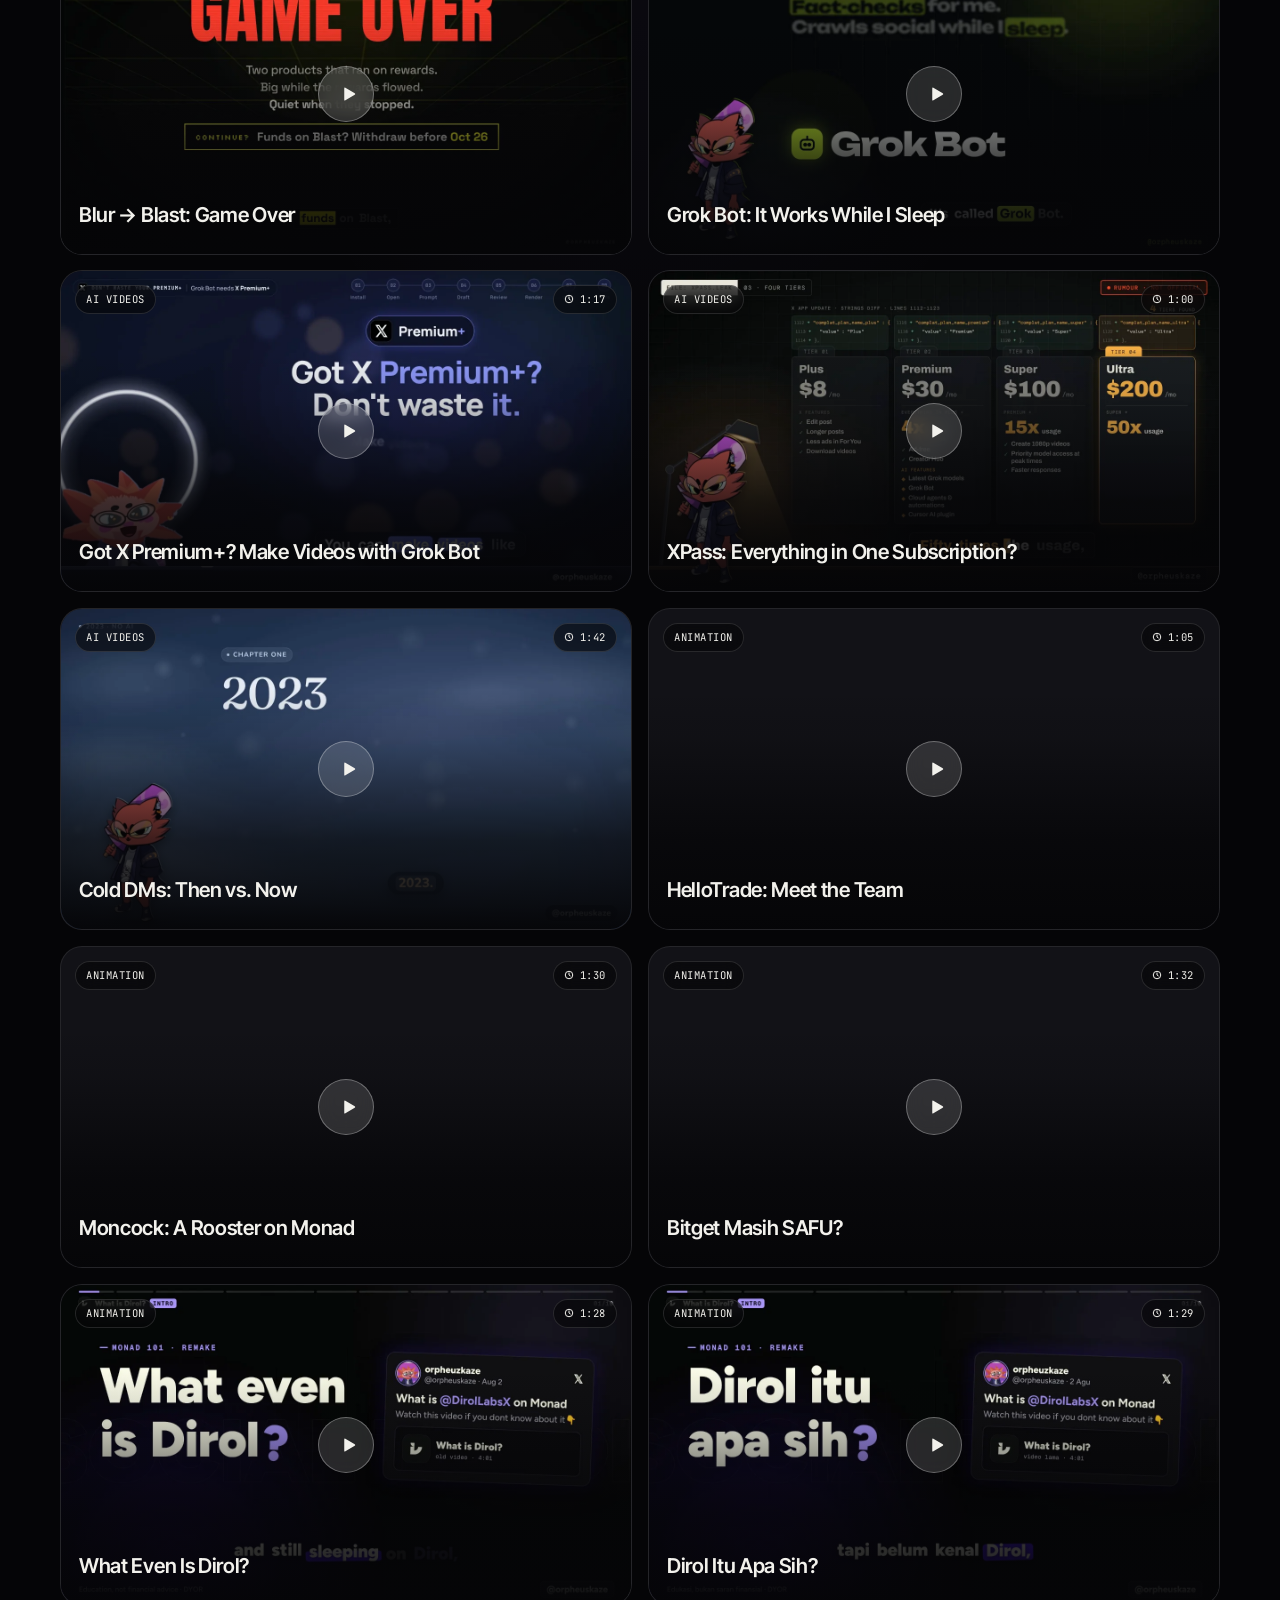
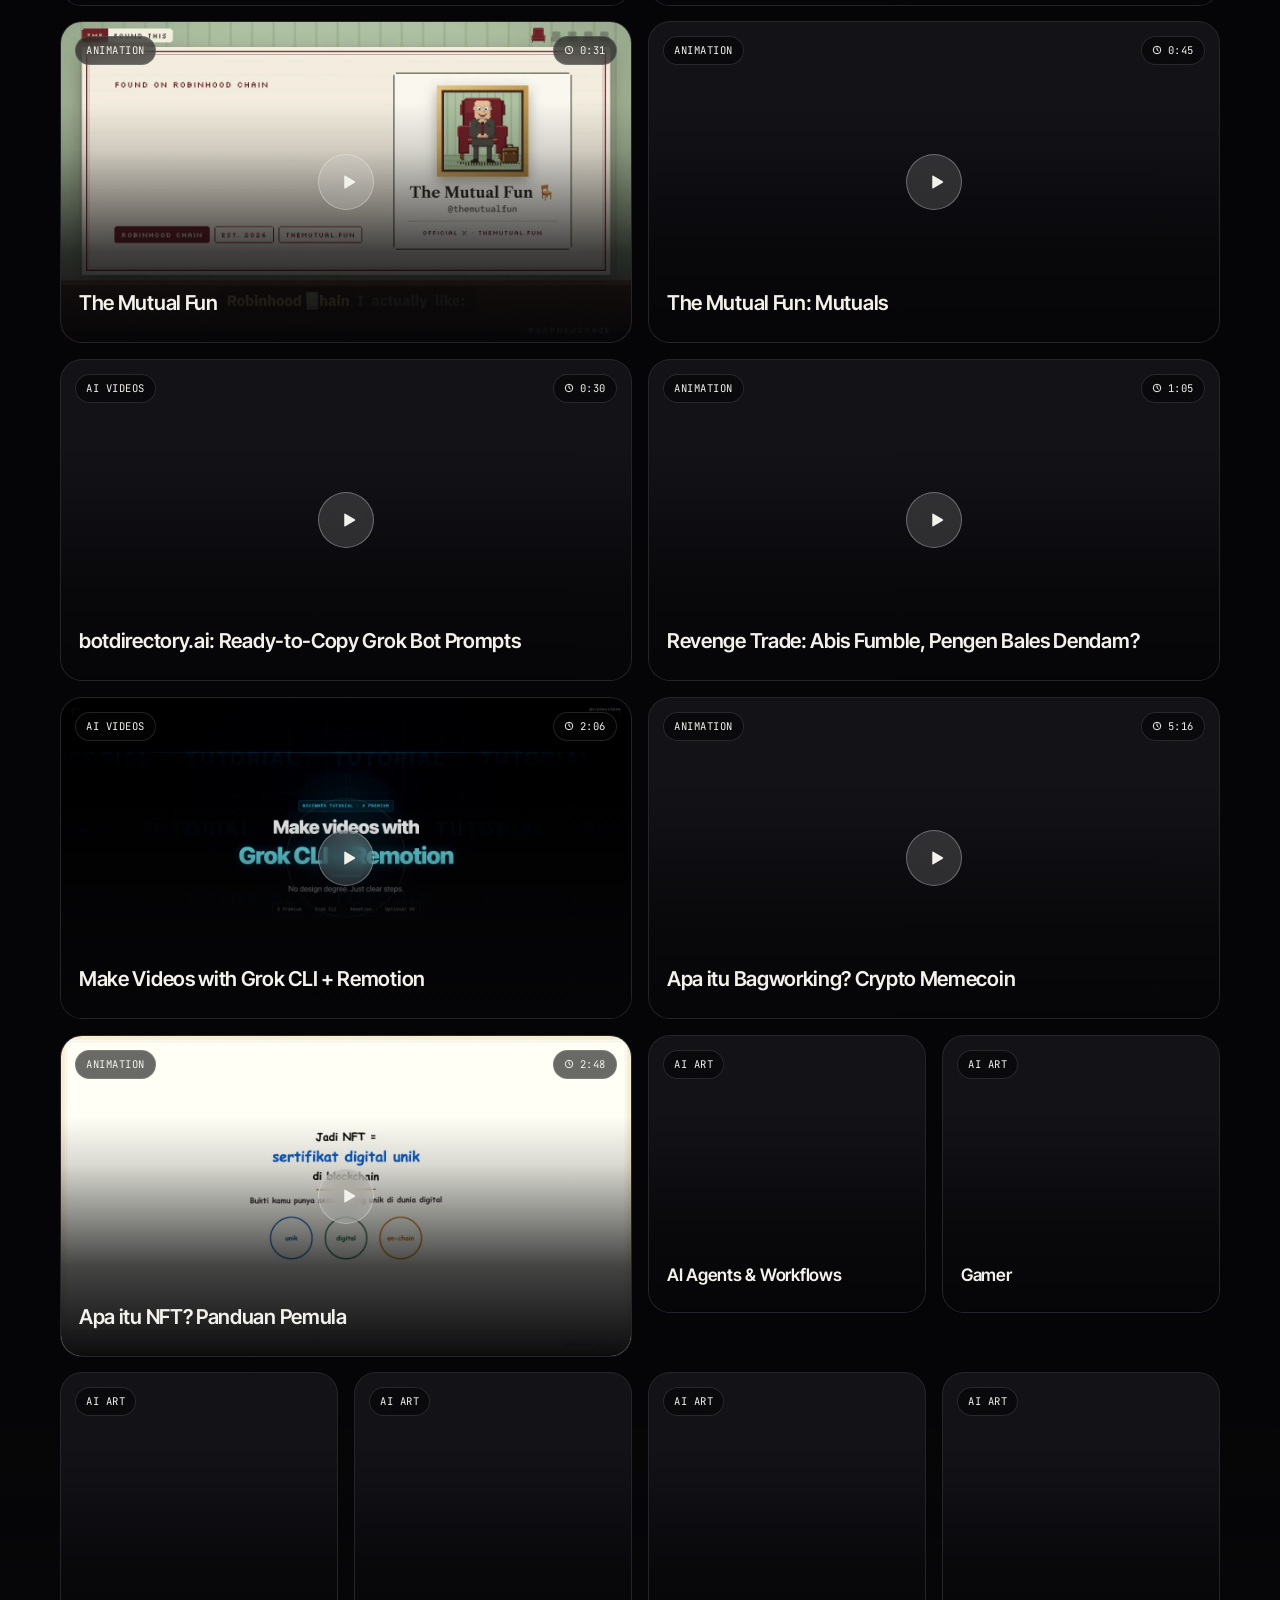
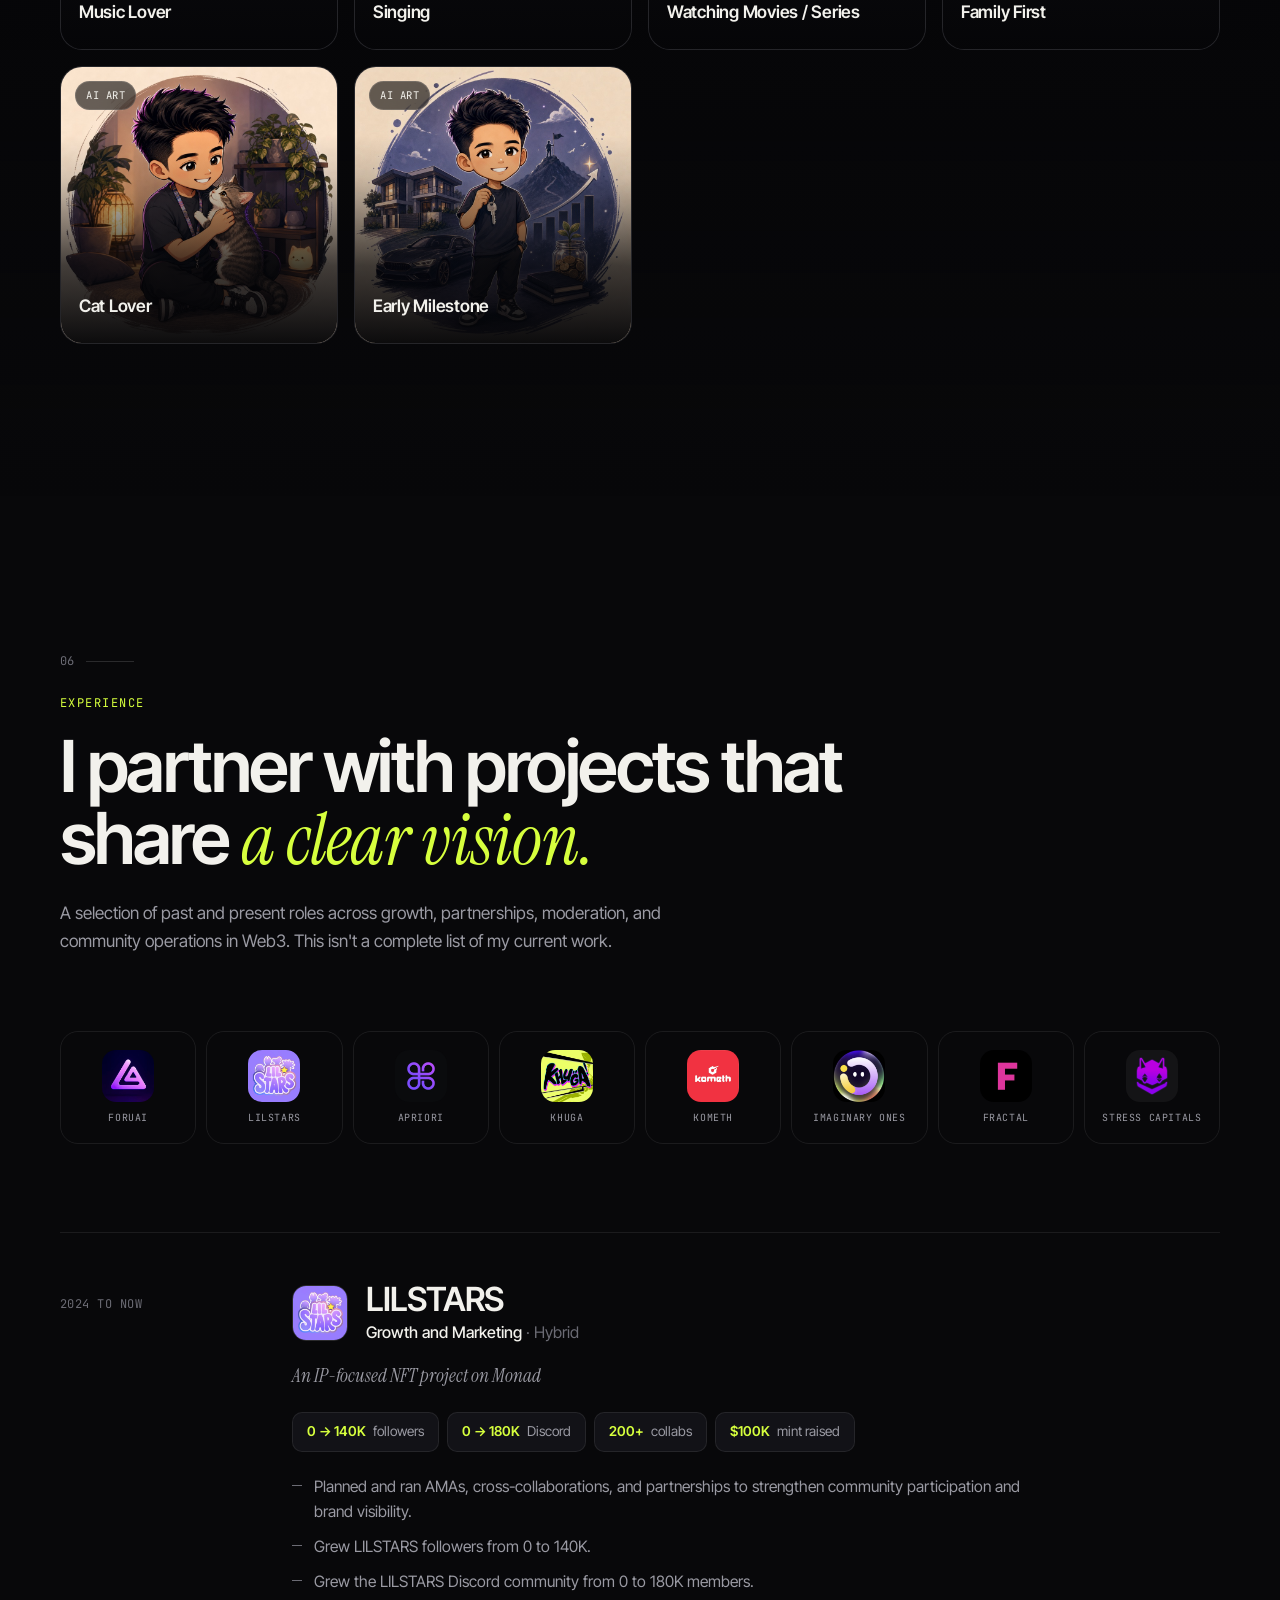
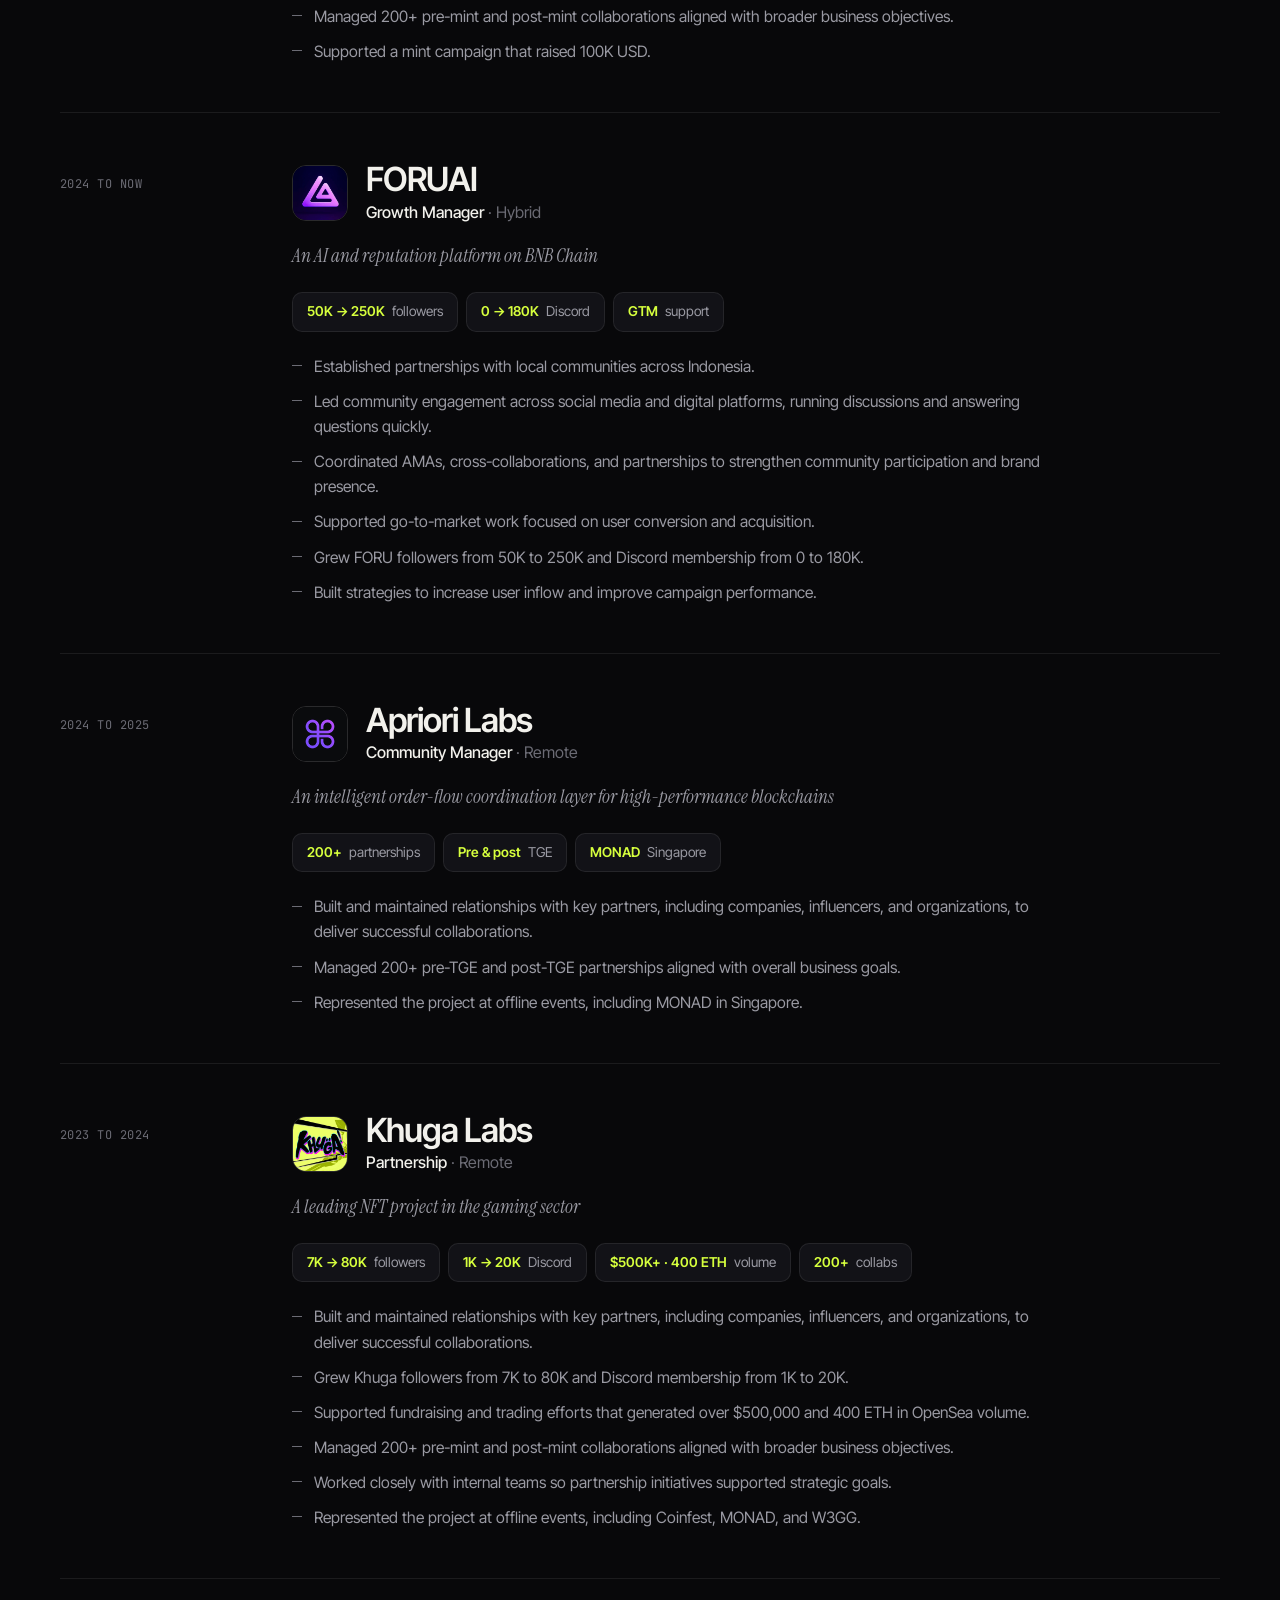
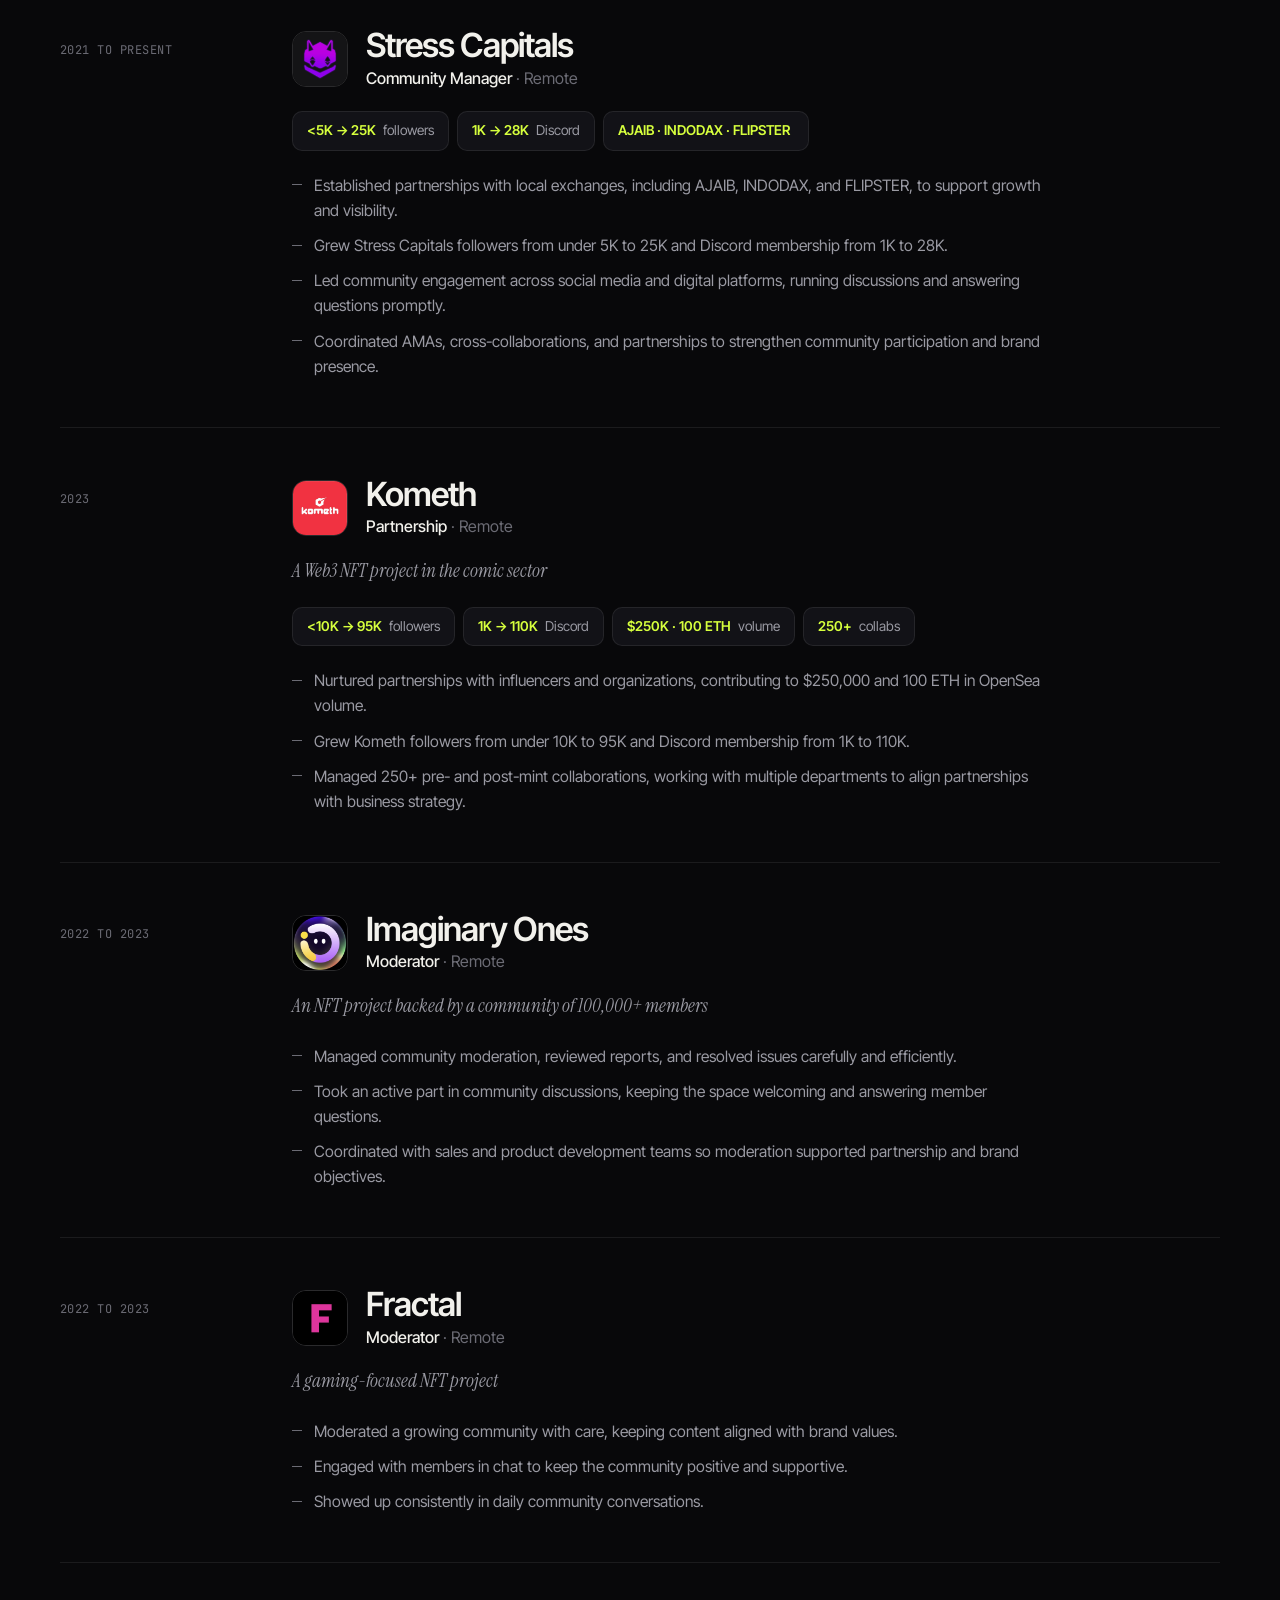
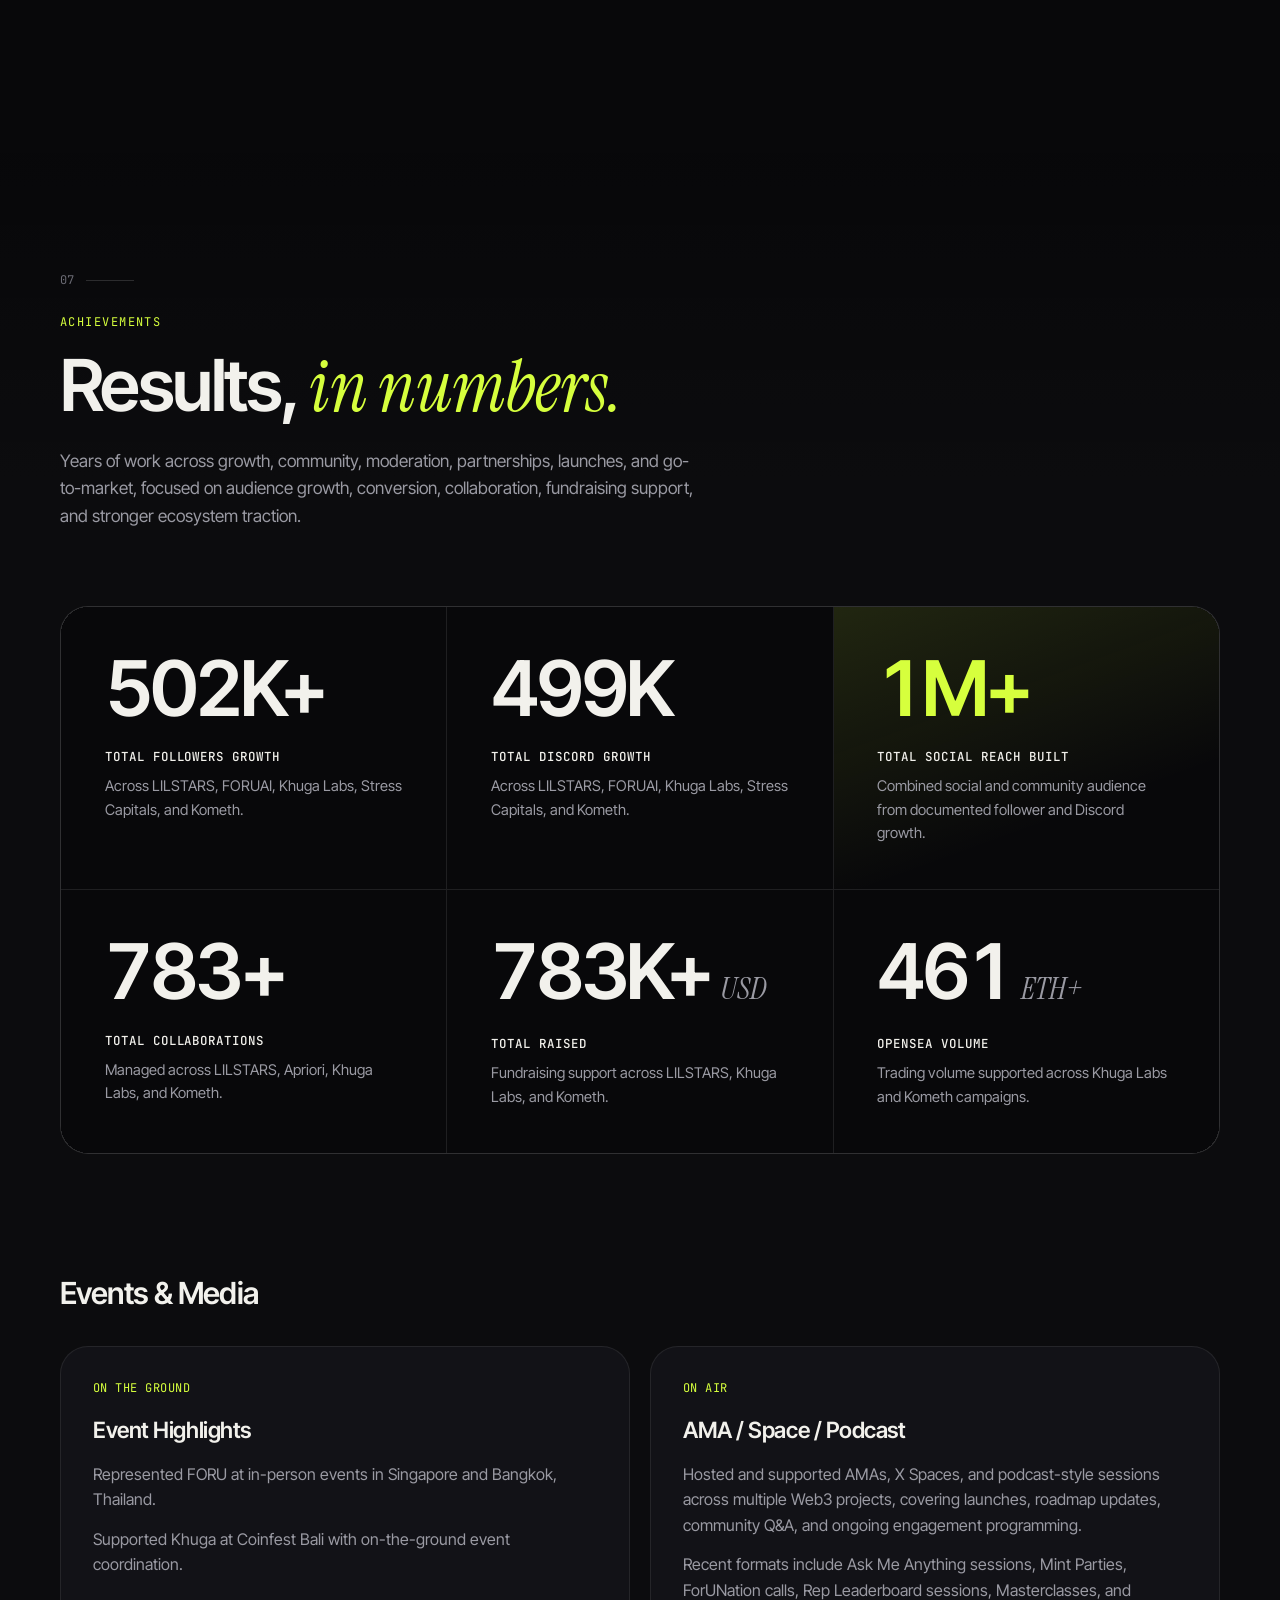
==== commit 54ad4d5b: "Add cinematic AI Creative Lab gallery Replace the placeholder lab cards with a data-driven gallery (" ====
--- a/index.html
+++ b/index.html
@@ -383,59 +383,50 @@
       </section>
 
       <!-- ============ 05 · AI CREATIVE LAB ============ -->
+      <!--
+        Gallery content lives in data/lab.json and is rendered by portfolio.js.
+        To add work: drop files into assets/lab/videos/ or assets/lab/images/,
+        then add an entry to data/lab.json (see the _readme field there).
+      -->
       <section class="section section--lab" id="lab">
+        <div class="lab-ticker" aria-hidden="true">
+          <div class="lab-ticker__track">
+            <span>AI Videos ✦ Animation ✦ AI Art ✦ Experiments ✦&nbsp;</span>
+            <span>AI Videos ✦ Animation ✦ AI Art ✦ Experiments ✦&nbsp;</span>
+          </div>
+        </div>
+
         <div class="wrap">
-          <header class="section__head" data-reveal>
-            <span class="section__index">05</span>
-            <p class="eyebrow eyebrow--ai">AI Creative Lab</p>
-            <h2 class="section__title">Where growth meets <em>generative.</em></h2>
-            <p class="section__sub">
-              I follow AI agents, agentic workflows, and automation closely, and I keep testing
-              how they can make community and creative work faster and sharper.
-            </p>
+          <header class="section__head section__head--row lab__head" data-reveal>
+            <div>
+              <span class="section__index">05</span>
+              <p class="eyebrow eyebrow--ai">AI Creative Lab</p>
+              <h2 class="section__title">Where growth meets <em>generative.</em></h2>
+              <p class="section__sub">
+                AI-made videos, animated explainers, and AI art. I use AI tools to
+                make crypto easier to understand and to tell better stories for the
+                communities I work with.
+              </p>
+            </div>
+            <dl class="lab-stats" id="lab-stats"></dl>
           </header>
 
-          <div class="lab">
-            <figure class="lab__visual" data-reveal>
-              <img src="./assets/get-to-know/ai-agents-workflows.jpg" alt="AI agents and workflows" loading="lazy" />
-              <figcaption class="mono"><span class="pulse"></span> lab / active</figcaption>
-            </figure>
-
-            <div class="lab__cards">
-              <article class="lab-card" data-reveal>
-                <div class="lab-card__icon" aria-hidden="true">
-                  <svg viewBox="0 0 24 24"><path d="M12 3v3M12 18v3M3 12h3M18 12h3M5.6 5.6l2.1 2.1M16.3 16.3l2.1 2.1M5.6 18.4l2.1-2.1M16.3 7.7l2.1-2.1" fill="none" stroke="currentColor" stroke-width="1.8" stroke-linecap="round"/><circle cx="12" cy="12" r="3" fill="none" stroke="currentColor" stroke-width="1.8"/></svg>
-                </div>
-                <h3>Agentic workflows</h3>
-                <p>Exploring AI agents for repetitive community ops such as reporting, collab tracking, and moderation triage, so more time goes to people.</p>
-                <span class="lab-card__tag mono">Exploring</span>
-              </article>
-              <article class="lab-card" data-reveal>
-                <div class="lab-card__icon" aria-hidden="true">
-                  <svg viewBox="0 0 24 24"><path d="M4 20l4-1 11-11-3-3L5 16l-1 4zM14 6l3 3" fill="none" stroke="currentColor" stroke-width="1.8" stroke-linecap="round" stroke-linejoin="round"/></svg>
-                </div>
-                <h3>AI-assisted content</h3>
-                <p>Drafting, ideation, and campaign assets with ChatGPT and Canva, with my own editorial judgment always on top.</p>
-                <span class="lab-card__tag mono">In use</span>
-              </article>
-              <article class="lab-card" data-reveal>
-                <div class="lab-card__icon" aria-hidden="true">
-                  <svg viewBox="0 0 24 24"><rect x="3" y="5" width="18" height="14" rx="2" fill="none" stroke="currentColor" stroke-width="1.8"/><path d="M10 9.5v5l4.5-2.5L10 9.5z" fill="currentColor"/></svg>
-                </div>
-                <h3>Explainers &amp; visuals</h3>
-                <p>Short-form explainers and visuals that make Web3 concepts easier to understand for new community members.</p>
-                <span class="lab-card__tag mono">Experimenting</span>
-              </article>
-              <article class="lab-card" data-reveal>
-                <div class="lab-card__icon" aria-hidden="true">
-                  <svg viewBox="0 0 24 24"><path d="M4 19V9M10 19V5M16 19v-7M22 19H2" fill="none" stroke="currentColor" stroke-width="1.8" stroke-linecap="round"/></svg>
-                </div>
-                <h3>Smarter reporting</h3>
-                <p>Turning social metrics and community insights into clear, repeatable reports for teams and partners.</p>
-                <span class="lab-card__tag mono">Exploring</span>
-              </article>
-            </div>
-          </div>
+          <div class="lab-feature" id="lab-feature" data-reveal></div>
+
+          <div class="lab-filters" id="lab-filters" role="toolbar" aria-label="Filter creative work" data-reveal>
+            <button type="button" class="lab-filter is-active" data-filter="all" aria-pressed="true">All <span></span></button>
+            <button type="button" class="lab-filter" data-filter="AI Videos" aria-pressed="false">AI Videos <span></span></button>
+            <button type="button" class="lab-filter" data-filter="Animation" aria-pressed="false">Animation <span></span></button>
+            <button type="button" class="lab-filter" data-filter="AI Art" aria-pressed="false">AI Art <span></span></button>
+            <button type="button" class="lab-filter" data-filter="Experiments" aria-pressed="false">Experiments <span></span></button>
+          </div>
+
+          <div class="lab-grid" id="lab-grid" aria-live="polite"></div>
+          <p class="lab-empty" id="lab-empty" hidden>
+            <span class="mono">In the lab</span>
+            New experiments are on the way. Check back soon.
+          </p>
+          <noscript><p class="lab-empty">Enable JavaScript to browse the AI Creative Lab gallery.</p></noscript>
         </div>
       </section>
 
--- a/portfolio.css
+++ b/portfolio.css
@@ -631,68 +631,6 @@
   padding-right: 0.08em;
 }
 
-.lab { position: relative; display: grid; grid-template-columns: 1fr 1.25fr; gap: 24px; }
-.lab__visual {
-  position: relative;
-  border-radius: var(--radius-lg);
-  overflow: hidden;
-  border: 1px solid rgba(155, 123, 255, 0.3);
-  min-height: 420px;
-}
-.lab__visual img { position: absolute; inset: 0; width: 100%; height: 100%; object-fit: cover; filter: saturate(0.9) contrast(1.05); transition: transform 1.2s var(--ease); }
-.lab__visual:hover img { transform: scale(1.04); }
-.lab__visual::after {
-  content: "";
-  position: absolute;
-  inset: 0;
-  background: linear-gradient(200deg, rgba(155, 123, 255, 0.25), transparent 40%, rgba(8, 8, 10, 0.75));
-}
-.lab__visual figcaption {
-  position: absolute;
-  left: 20px;
-  bottom: 20px;
-  z-index: 1;
-  display: inline-flex;
-  align-items: center;
-  gap: 8px;
-  padding: 8px 14px;
-  border-radius: 999px;
-  background: rgba(8, 8, 10, 0.7);
-  backdrop-filter: blur(10px);
-  -webkit-backdrop-filter: blur(10px);
-  border: 1px solid var(--line-2);
-}
-.pulse { width: 7px; height: 7px; border-radius: 50%; background: var(--ai-2); box-shadow: 0 0 0 0 rgba(79, 209, 255, 0.6); animation: pulse 2s infinite; }
-@keyframes pulse { 70% { box-shadow: 0 0 0 10px rgba(79, 209, 255, 0); } 100% { box-shadow: 0 0 0 0 rgba(79, 209, 255, 0); } }
-
-.lab__cards { display: grid; grid-template-columns: 1fr 1fr; gap: 16px; }
-.lab-card {
-  position: relative;
-  display: flex;
-  flex-direction: column;
-  gap: 10px;
-  padding: 26px;
-  border-radius: var(--radius);
-  background: linear-gradient(var(--surface), var(--surface)) padding-box,
-              linear-gradient(140deg, rgba(155, 123, 255, 0.5), rgba(255, 255, 255, 0.06) 40%, rgba(79, 209, 255, 0.35)) border-box;
-  border: 1px solid transparent;
-  transition: transform 0.4s var(--ease);
-}
-.lab-card:hover { transform: translateY(-4px); }
-.lab-card__icon {
-  width: 44px;
-  height: 44px;
-  display: grid;
-  place-items: center;
-  border-radius: 12px;
-  background: rgba(155, 123, 255, 0.12);
-  color: var(--ai);
-  margin-bottom: 8px;
-}
-.lab-card__icon svg { width: 22px; height: 22px; }
-.lab-card h3 { font-size: 1.15rem; font-weight: 600; letter-spacing: -0.01em; }
-.lab-card p { color: var(--muted); font-size: 0.93rem; flex: 1; }
-.lab-card__tag { align-self: flex-start; margin-top: 8px; padding: 4px 10px; border-radius: 999px; border: 1px solid rgba(79, 209, 255, 0.3); color: var(--ai-2); font-size: 0.66rem; }
 
 /* ==========================================================================
    06 · EXPERIENCE
@@ -988,8 +926,6 @@
   .skills__grid { grid-template-columns: repeat(2, 1fr); }
   .logos { grid-template-columns: repeat(4, 1fr); }
   .partners__grid { grid-template-columns: repeat(4, 1fr); }
-  .lab { grid-template-columns: 1fr; }
-  .lab__visual { min-height: 320px; }
   .contact__links { grid-template-columns: 1fr; max-width: 520px; }
 }
 
@@ -1043,7 +979,6 @@
 @media (max-width: 600px) {
   .skills__grid { grid-template-columns: 1fr; }
   .skill--feature { grid-column: auto; }
-  .lab__cards { grid-template-columns: 1fr; }
   .logos { grid-template-columns: repeat(2, 1fr); }
   .partners__grid { grid-template-columns: repeat(2, 1fr); }
   .stats { grid-template-columns: 1fr; }
@@ -1146,3 +1081,476 @@
 
 .inline-link { color: var(--text); border-bottom: 1px solid var(--line-2); transition: color 0.2s, border-color 0.2s; }
 .inline-link:hover { color: var(--accent); border-color: var(--accent); }
+
+/* ==========================================================================
+   05 · AI CREATIVE LAB · cinematic gallery
+   ========================================================================== */
+.section--lab {
+  background:
+    radial-gradient(ellipse 70% 50% at 50% 0%, rgba(155, 123, 255, 0.12), transparent 70%),
+    linear-gradient(180deg, transparent, #050507 18%, #050507 82%, transparent);
+  isolation: isolate;
+}
+
+/* Giant outline ticker behind the heading */
+.lab-ticker {
+  position: absolute;
+  top: clamp(24px, 4vw, 56px);
+  left: 0;
+  right: 0;
+  z-index: -1;
+  overflow: hidden;
+  pointer-events: none;
+  opacity: 0.6;
+}
+.lab-ticker__track { display: flex; width: max-content; animation: marquee 60s linear infinite; }
+.lab-ticker span {
+  font-size: clamp(4rem, 11vw, 10rem);
+  font-weight: 800;
+  letter-spacing: -0.04em;
+  line-height: 1;
+  white-space: nowrap;
+  color: transparent;
+  -webkit-text-stroke: 1px rgba(155, 123, 255, 0.16);
+}
+
+.lab__head { align-items: flex-end; }
+.lab-stats { display: flex; gap: clamp(20px, 3vw, 40px); flex: none; }
+.lab-stats div { display: flex; flex-direction: column-reverse; gap: 4px; }
+.lab-stats dd {
+  font-size: clamp(2.2rem, 4vw, 3.4rem);
+  font-weight: 600;
+  line-height: 1;
+  letter-spacing: -0.04em;
+  background: linear-gradient(180deg, var(--text), rgba(242, 241, 236, 0.45));
+  -webkit-background-clip: text;
+  background-clip: text;
+  color: transparent;
+}
+.lab-stats dt { font-family: var(--font-mono); font-size: 0.7rem; letter-spacing: 0.08em; text-transform: uppercase; color: var(--dim); }
+
+/* Featured "now showing" player */
+.lab-feature:empty { display: none; }
+.feature {
+  position: relative;
+  display: block;
+  width: 100%;
+  aspect-ratio: 21 / 9;
+  border-radius: 32px;
+  overflow: hidden;
+  border: 1px solid rgba(155, 123, 255, 0.28);
+  background: #000;
+  text-align: left;
+  cursor: pointer;
+  box-shadow: 0 60px 120px -60px rgba(155, 123, 255, 0.55);
+}
+.feature__media,
+.feature__media img,
+.feature__media video { position: absolute; inset: 0; width: 100%; height: 100%; object-fit: cover; }
+.feature__media img { transition: transform 1.6s var(--ease); }
+@media (min-width: 901px) {
+  /* keep the poster clear of the text column */
+  .feature__media { left: 34%; }
+  .feature::before {
+    background:
+      linear-gradient(90deg, rgba(5, 5, 7, 1) 0%, rgba(5, 5, 7, 1) 34%, rgba(5, 5, 7, 0.4) 46%, transparent 62%),
+      linear-gradient(0deg, rgba(5, 5, 7, 0.6), transparent 35%);
+  }
+}
+.feature__media video { opacity: 0; transition: opacity 0.6s; }
+.feature.is-previewing .feature__media video { opacity: 1; }
+.feature:hover .feature__media img { transform: scale(1.04); }
+.feature::before {
+  /* letterbox + vignette */
+  content: "";
+  position: absolute;
+  inset: 0;
+  z-index: 1;
+  background:
+    linear-gradient(90deg, rgba(5, 5, 7, 0.92) 0%, rgba(5, 5, 7, 0.6) 38%, transparent 70%),
+    linear-gradient(0deg, rgba(5, 5, 7, 0.85), transparent 45%);
+}
+.feature::after {
+  /* film grain */
+  content: "";
+  position: absolute;
+  inset: -50%;
+  z-index: 2;
+  opacity: 0.07;
+  pointer-events: none;
+  background-image: url("data:image/svg+xml,%3Csvg xmlns='http://www.w3.org/2000/svg' width='160' height='160'%3E%3Cfilter id='n'%3E%3CfeTurbulence type='fractalNoise' baseFrequency='.9' numOctaves='2' stitchTiles='stitch'/%3E%3C/filter%3E%3Crect width='100%25' height='100%25' filter='url(%23n)'/%3E%3C/svg%3E");
+  animation: grain 1.2s steps(6) infinite;
+}
+@keyframes grain {
+  0% { transform: translate(0, 0); }
+  20% { transform: translate(-3%, 2%); }
+  40% { transform: translate(2%, -3%); }
+  60% { transform: translate(-2%, -1%); }
+  80% { transform: translate(3%, 3%); }
+  100% { transform: translate(0, 0); }
+}
+.feature__body {
+  position: absolute;
+  inset: auto auto 0 0;
+  z-index: 3;
+  display: grid;
+  gap: 14px;
+  max-width: 560px;
+  padding: clamp(24px, 4vw, 52px);
+}
+.feature__badge {
+  justify-self: start;
+  display: inline-flex;
+  align-items: center;
+  gap: 8px;
+  padding: 6px 12px;
+  border-radius: 999px;
+  background: rgba(155, 123, 255, 0.16);
+  border: 1px solid rgba(155, 123, 255, 0.4);
+  color: #d9cdff;
+}
+.feature__badge::before { content: ""; width: 6px; height: 6px; border-radius: 50%; background: #ff4d6d; box-shadow: 0 0 10px #ff4d6d; animation: blink 1.6s infinite; }
+@keyframes blink { 50% { opacity: 0.3; } }
+.feature__title { font-size: clamp(1.8rem, 3.6vw, 3.2rem); font-weight: 700; line-height: 1; letter-spacing: -0.04em; }
+.feature__desc { color: rgba(242, 241, 236, 0.75); font-size: clamp(0.92rem, 1.1vw, 1.02rem); max-width: 480px; }
+.feature__play {
+  position: absolute;
+  top: 50%;
+  left: 68%;
+  z-index: 3;
+  width: clamp(72px, 8vw, 104px);
+  aspect-ratio: 1;
+  display: grid;
+  place-items: center;
+  border-radius: 50%;
+  background: rgba(255, 255, 255, 0.12);
+  backdrop-filter: blur(14px);
+  -webkit-backdrop-filter: blur(14px);
+  border: 1px solid rgba(255, 255, 255, 0.35);
+  transform: translate(-50%, -50%);
+  transition: transform 0.5s var(--ease), background 0.3s, color 0.3s;
+}
+.feature__play::before,
+.feature__play::after {
+  content: "";
+  position: absolute;
+  inset: -1px;
+  border-radius: 50%;
+  border: 1px solid rgba(255, 255, 255, 0.35);
+  animation: ripple 2.8s var(--ease) infinite;
+}
+.feature__play::after { animation-delay: 1.4s; }
+@keyframes ripple { from { transform: scale(1); opacity: 0.8; } to { transform: scale(1.9); opacity: 0; } }
+.feature__play svg { width: 34%; height: 34%; margin-left: 6%; }
+.feature:hover .feature__play { transform: translate(-50%, -50%) scale(1.08); background: var(--accent); color: var(--accent-ink); }
+
+.chips-row { display: flex; flex-wrap: wrap; gap: 6px; }
+.chips-row li {
+  padding: 4px 10px;
+  border-radius: 999px;
+  background: rgba(255, 255, 255, 0.07);
+  border: 1px solid rgba(255, 255, 255, 0.1);
+  font-family: var(--font-mono);
+  font-size: 0.68rem;
+  letter-spacing: 0.03em;
+  color: rgba(242, 241, 236, 0.85);
+}
+.chips-row .is-tool { border-color: rgba(79, 209, 255, 0.35); color: var(--ai-2); background: rgba(79, 209, 255, 0.06); }
+
+/* Filters */
+.lab-filters {
+  display: flex;
+  flex-wrap: wrap;
+  gap: 8px;
+  margin: clamp(40px, 5vw, 64px) 0 24px;
+  padding: 6px;
+  width: fit-content;
+  max-width: 100%;
+  border-radius: 999px;
+  border: 1px solid var(--line);
+  background: rgba(255, 255, 255, 0.02);
+}
+.lab-filter {
+  display: inline-flex;
+  align-items: center;
+  gap: 8px;
+  padding: 10px 18px;
+  border-radius: 999px;
+  font-size: 0.9rem;
+  font-weight: 500;
+  color: var(--muted);
+  transition: color 0.25s, background 0.25s, box-shadow 0.25s;
+}
+.lab-filter span { font-family: var(--font-mono); font-size: 0.7rem; color: var(--dim); transition: color 0.25s; }
+.lab-filter:hover { color: var(--text); }
+.lab-filter.is-active {
+  color: var(--accent-ink);
+  background: linear-gradient(90deg, #b9a4ff, #7fe0ff);
+  box-shadow: 0 8px 30px -8px rgba(155, 123, 255, 0.7);
+}
+.lab-filter.is-active span { color: rgba(11, 11, 11, 0.6); }
+
+/* Grid */
+.lab-grid {
+  display: grid;
+  grid-template-columns: repeat(4, 1fr);
+  grid-auto-flow: dense;
+  gap: 16px;
+}
+.lab-card {
+  --mx: 50%;
+  --my: 50%;
+  position: relative;
+  display: block;
+  width: 100%;
+  border-radius: 22px;
+  overflow: hidden;
+  background: var(--surface);
+  border: 1px solid var(--line);
+  text-align: left;
+  cursor: pointer;
+  isolation: isolate;
+  aspect-ratio: 1;
+  transition: transform 0.5s var(--ease), border-color 0.3s, box-shadow 0.5s var(--ease);
+  animation: cardIn 0.7s var(--ease) both;
+  animation-delay: calc(var(--n, 0) * 50ms);
+}
+.lab-card--video { grid-column: span 2; aspect-ratio: 16 / 9; }
+@keyframes cardIn { from { opacity: 0; transform: translateY(24px) scale(0.98); } }
+.lab-card:hover {
+  transform: translateY(-6px);
+  border-color: rgba(155, 123, 255, 0.45);
+  box-shadow: 0 30px 60px -30px rgba(155, 123, 255, 0.5);
+}
+.lab-card::before {
+  /* cursor spotlight */
+  content: "";
+  position: absolute;
+  inset: 0;
+  z-index: 2;
+  opacity: 0;
+  background: radial-gradient(400px circle at var(--mx) var(--my), rgba(185, 164, 255, 0.22), transparent 45%);
+  transition: opacity 0.3s;
+  pointer-events: none;
+}
+.lab-card:hover::before { opacity: 1; }
+.lab-card__media,
+.lab-card__media img,
+.lab-card__media video { position: absolute; inset: 0; width: 100%; height: 100%; object-fit: cover; }
+.lab-card__media img { transition: transform 1.2s var(--ease); }
+.lab-card:hover .lab-card__media img { transform: scale(1.06); }
+.lab-card__media video { opacity: 0; transition: opacity 0.5s; }
+.lab-card.is-previewing .lab-card__media video { opacity: 1; }
+.lab-card__shade {
+  position: absolute;
+  inset: 0;
+  z-index: 1;
+  background: linear-gradient(0deg, rgba(5, 5, 7, 0.97) 0%, rgba(5, 5, 7, 0.75) 28%, rgba(5, 5, 7, 0.15) 60%, transparent 75%);
+}
+.lab-card__top {
+  position: absolute;
+  top: 14px;
+  left: 14px;
+  right: 14px;
+  z-index: 3;
+  display: flex;
+  justify-content: space-between;
+  gap: 8px;
+}
+.lab-card__cat,
+.lab-card__time {
+  padding: 5px 10px;
+  border-radius: 999px;
+  background: rgba(5, 5, 7, 0.6);
+  backdrop-filter: blur(10px);
+  -webkit-backdrop-filter: blur(10px);
+  border: 1px solid rgba(255, 255, 255, 0.12);
+  font-family: var(--font-mono);
+  font-size: 0.66rem;
+  letter-spacing: 0.05em;
+  text-transform: uppercase;
+}
+.lab-card__time { display: inline-flex; align-items: center; gap: 6px; }
+.lab-card__time svg { width: 10px; height: 10px; }
+.lab-card__body {
+  position: absolute;
+  inset: auto 0 0 0;
+  z-index: 3;
+  display: grid;
+  gap: 8px;
+  padding: 18px;
+}
+.lab-card__title { font-size: 1.08rem; font-weight: 600; letter-spacing: -0.015em; line-height: 1.2; }
+.lab-card--video .lab-card__title { font-size: clamp(1.1rem, 1.6vw, 1.4rem); }
+.lab-card__desc {
+  color: rgba(242, 241, 236, 0.7);
+  font-size: 0.86rem;
+  display: -webkit-box;
+  -webkit-line-clamp: 2;
+  -webkit-box-orient: vertical;
+  overflow: hidden;
+  max-height: 0;
+  opacity: 0;
+  transition: max-height 0.5s var(--ease), opacity 0.4s;
+}
+.lab-card:hover .lab-card__desc,
+.lab-card:focus-visible .lab-card__desc { max-height: 3em; opacity: 1; }
+.lab-card__play {
+  position: absolute;
+  top: 50%;
+  left: 50%;
+  z-index: 3;
+  width: 56px;
+  height: 56px;
+  display: grid;
+  place-items: center;
+  border-radius: 50%;
+  background: rgba(255, 255, 255, 0.14);
+  backdrop-filter: blur(10px);
+  -webkit-backdrop-filter: blur(10px);
+  border: 1px solid rgba(255, 255, 255, 0.3);
+  transform: translate(-50%, -50%);
+  transition: transform 0.4s var(--ease), opacity 0.3s, background 0.3s, color 0.3s;
+}
+.lab-card__play svg { width: 18px; height: 18px; margin-left: 3px; }
+.lab-card:hover .lab-card__play { transform: translate(-50%, -50%) scale(1.1); background: var(--accent); color: var(--accent-ink); }
+.lab-card.is-previewing .lab-card__play { opacity: 0; }
+.lab-card__zoom {
+  position: absolute;
+  top: 14px;
+  right: 14px;
+  z-index: 3;
+  width: 34px;
+  height: 34px;
+  display: grid;
+  place-items: center;
+  border-radius: 50%;
+  background: rgba(5, 5, 7, 0.6);
+  border: 1px solid rgba(255, 255, 255, 0.15);
+  opacity: 0;
+  transform: scale(0.8);
+  transition: opacity 0.3s, transform 0.4s var(--ease);
+}
+.lab-card__zoom svg { width: 14px; height: 14px; }
+.lab-card:hover .lab-card__zoom { opacity: 1; transform: none; }
+
+.lab-empty {
+  display: grid;
+  gap: 8px;
+  justify-items: center;
+  padding: 64px 24px;
+  border-radius: 22px;
+  border: 1px dashed var(--line-2);
+  color: var(--muted);
+  text-align: center;
+}
+.lab-empty .mono { color: var(--ai-2); }
+
+/* Theater (full-screen viewer) */
+.theater {
+  position: fixed;
+  inset: 0;
+  z-index: 170;
+  display: grid;
+  grid-template-rows: auto minmax(0, 1fr) auto;
+  padding: clamp(12px, 2.5vw, 28px);
+  gap: 16px;
+  background: rgba(3, 3, 5, 0.94);
+  backdrop-filter: blur(20px) saturate(120%);
+  -webkit-backdrop-filter: blur(20px) saturate(120%);
+  opacity: 0;
+  visibility: hidden;
+  transition: opacity 0.35s, visibility 0.35s;
+}
+.theater.is-open { opacity: 1; visibility: visible; }
+.theater__glow {
+  position: absolute;
+  inset: 0;
+  z-index: -1;
+  background-size: cover;
+  background-position: center;
+  filter: blur(80px) saturate(140%);
+  opacity: 0.25;
+  transform: scale(1.2);
+}
+.theater__bar { display: flex; justify-content: space-between; align-items: center; gap: 12px; color: var(--muted); }
+.theater__count { font-family: var(--font-mono); font-size: 0.75rem; letter-spacing: 0.08em; }
+.theater__btn {
+  width: 44px;
+  height: 44px;
+  flex: none;
+  display: grid;
+  place-items: center;
+  border-radius: 50%;
+  border: 1px solid var(--line-2);
+  background: rgba(255, 255, 255, 0.04);
+  color: var(--text);
+  transition: background 0.2s, border-color 0.2s, color 0.2s;
+}
+.theater__btn:hover { background: var(--accent); border-color: var(--accent); color: var(--accent-ink); }
+.theater__btn svg { width: 18px; height: 18px; }
+.theater__stage { position: relative; display: grid; grid-template-columns: auto minmax(0, 1fr) auto; align-items: center; gap: 16px; min-height: 0; }
+.theater__frame {
+  position: relative;
+  display: grid;
+  place-items: center;
+  height: 100%;
+  min-height: 0;
+  transform: scale(0.97);
+  opacity: 0;
+  transition: transform 0.5s var(--ease), opacity 0.4s;
+}
+.theater.is-open .theater__frame { transform: none; opacity: 1; }
+.theater__frame video,
+.theater__frame img {
+  max-width: 100%;
+  max-height: calc(100dvh - 300px);
+  border-radius: 18px;
+  box-shadow: 0 40px 120px -20px rgba(0, 0, 0, 0.9), 0 0 0 1px rgba(255, 255, 255, 0.06);
+  background: #000;
+}
+.theater__info {
+  display: grid;
+  grid-template-columns: 1fr auto;
+  gap: 8px 32px;
+  align-items: end;
+  max-width: 1100px;
+  width: 100%;
+  margin: 0 auto;
+}
+.theater__info h3 { font-size: clamp(1.3rem, 2.4vw, 2rem); font-weight: 700; letter-spacing: -0.03em; line-height: 1.1; }
+.theater__info p { grid-column: 1; color: var(--muted); font-size: 0.95rem; max-width: 720px; }
+.theater__info .chips-row { grid-column: 1; }
+.theater__link { grid-column: 2; grid-row: 1 / span 3; align-self: center; }
+
+@media (max-width: 1080px) {
+  .lab-grid { grid-template-columns: repeat(2, 1fr); }
+  .feature { aspect-ratio: 16 / 9; }
+}
+@media (max-width: 900px) {
+  .lab__head { align-items: flex-start; }
+  .theater__stage { grid-template-columns: minmax(0, 1fr); }
+  .theater__stage .theater__btn { position: absolute; top: 50%; z-index: 2; transform: translateY(-50%); background: rgba(5, 5, 7, 0.7); }
+  .theater__stage .theater__btn--prev { left: 6px; }
+  .theater__stage .theater__btn--next { right: 6px; }
+  .theater__info { grid-template-columns: 1fr; }
+  .theater__link { grid-column: 1; grid-row: auto; justify-self: start; }
+}
+@media (max-width: 640px) {
+  .feature { aspect-ratio: auto; display: flex; flex-direction: column; border-radius: 24px; }
+  .feature__media { position: relative; inset: auto; aspect-ratio: 16 / 9; flex: none; }
+  .feature::before { background: linear-gradient(0deg, #050507 0%, transparent 30%); height: calc((100vw - 2 * var(--pad)) * 9 / 16); bottom: auto; }
+  .feature__body { position: relative; inset: auto; padding: 4px 20px 24px; }
+  .feature__play { top: calc((100vw - 2 * var(--pad)) * 9 / 32); left: 50%; width: 64px; }
+  .lab-grid { grid-template-columns: 1fr 1fr; gap: 10px; }
+  .lab-card { border-radius: 16px; }
+  .lab-card__body { padding: 12px; }
+  .lab-card:not(.lab-card--video) .lab-card__title { font-size: 0.9rem; }
+  .lab-card__desc { display: none; }
+  .lab-filters { border-radius: 20px; }
+  .lab-filter { padding: 8px 14px; font-size: 0.85rem; }
+  .lab-stats dd { font-size: 2rem; }
+}
+@media (prefers-reduced-motion: reduce) {
+  .lab-ticker__track, .feature::after, .feature__play::before, .feature__play::after { animation: none; }
+}
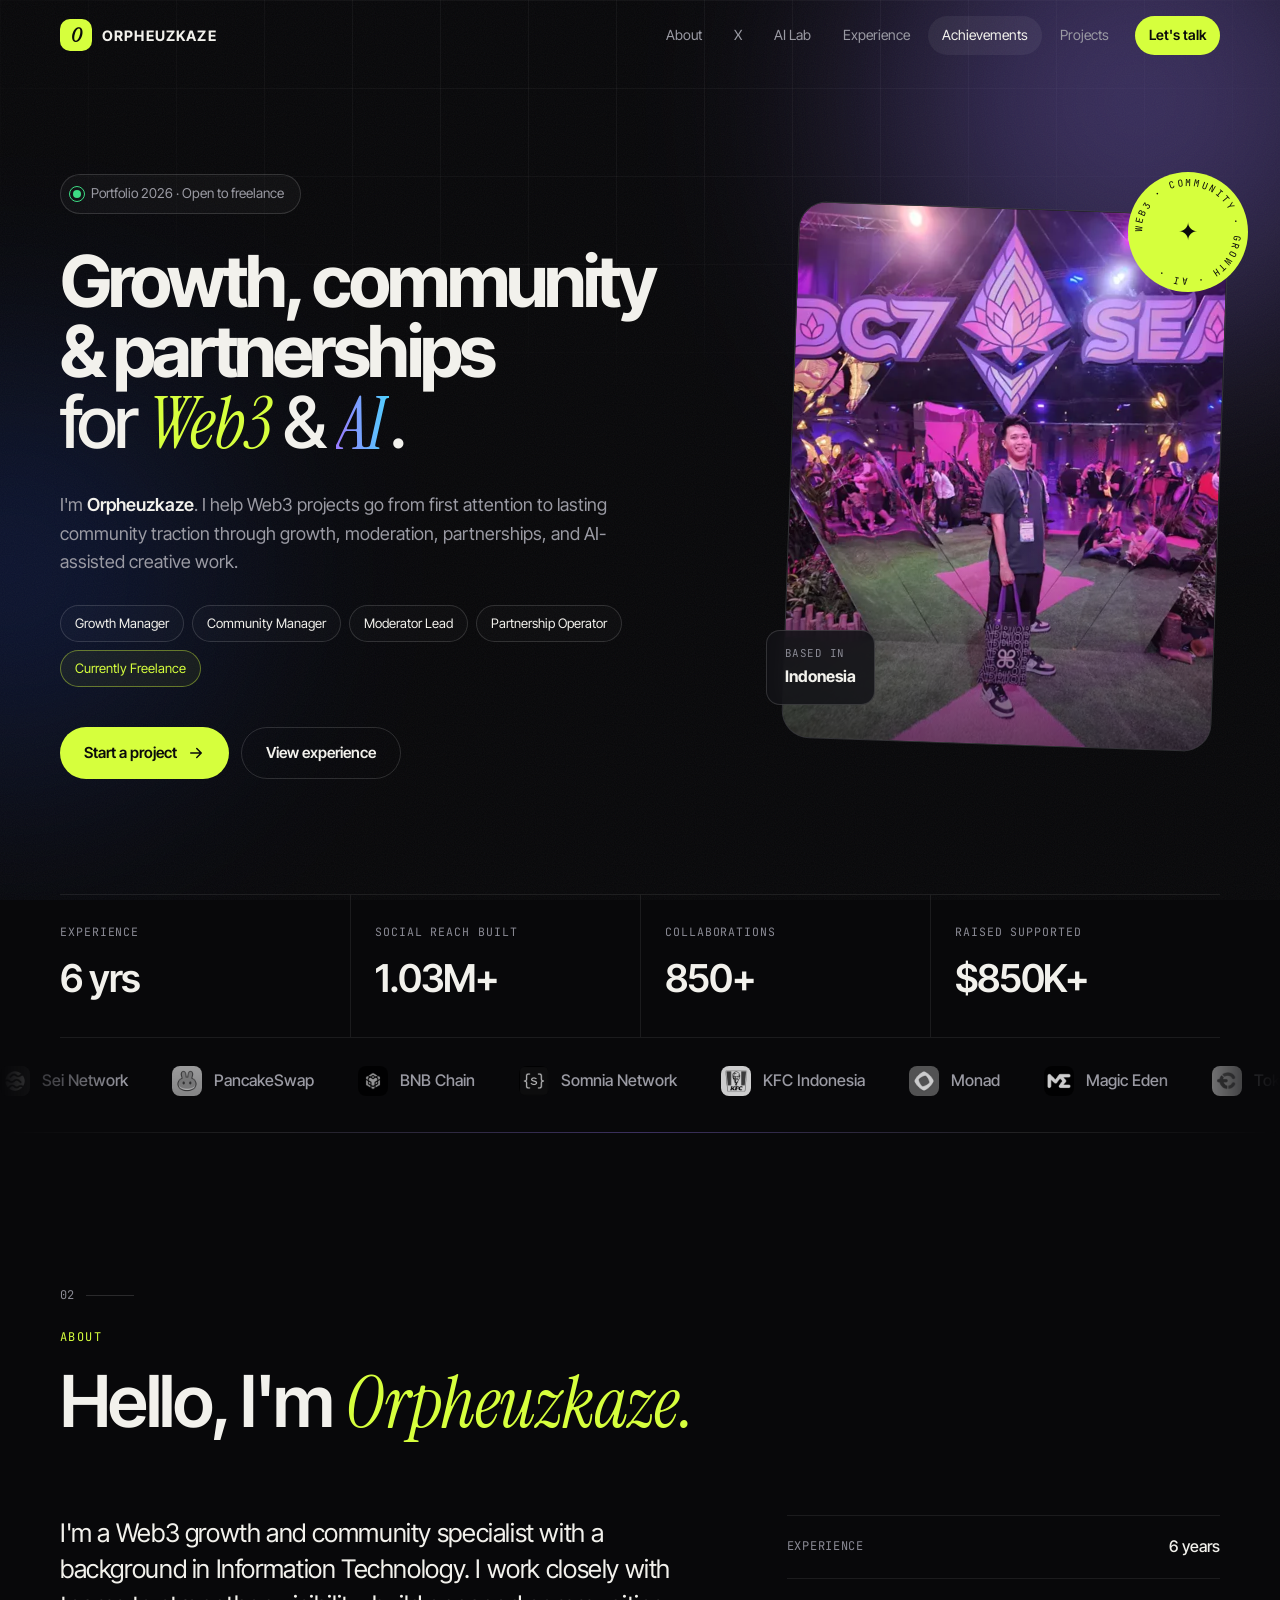
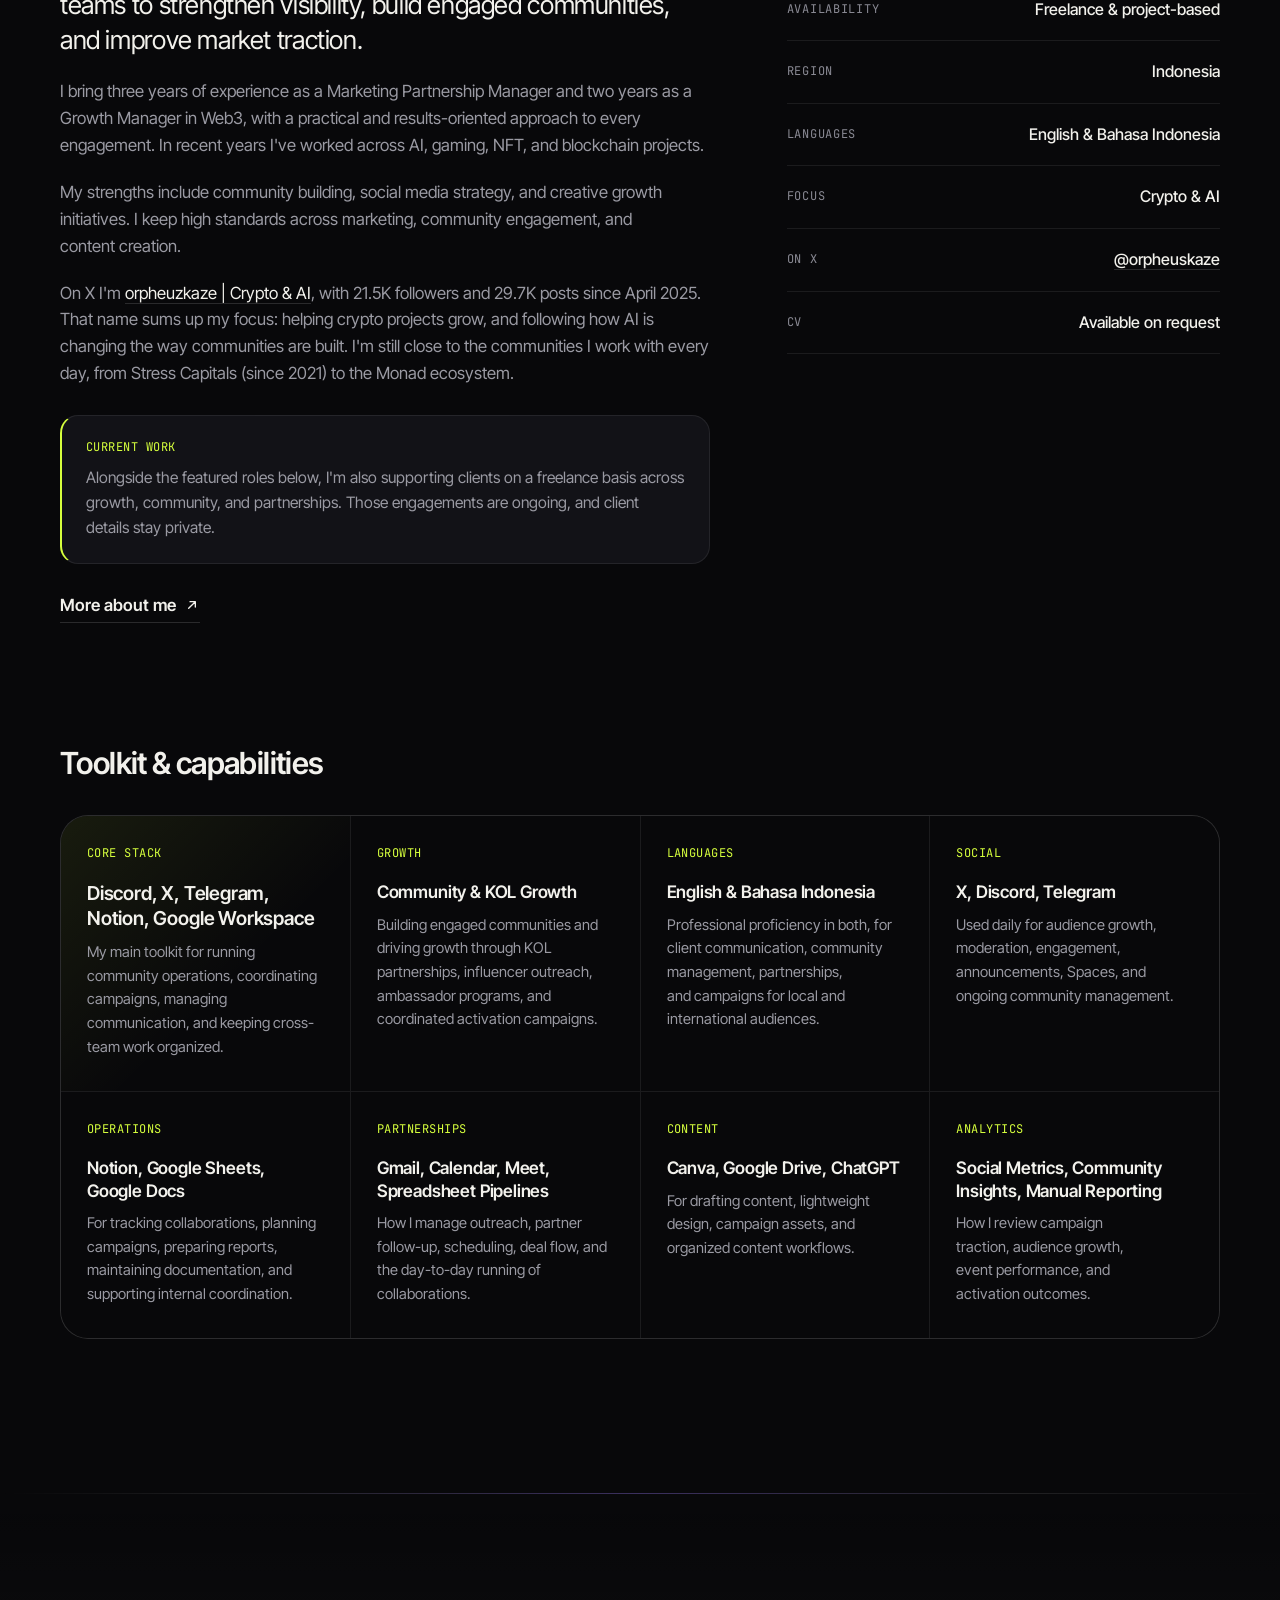
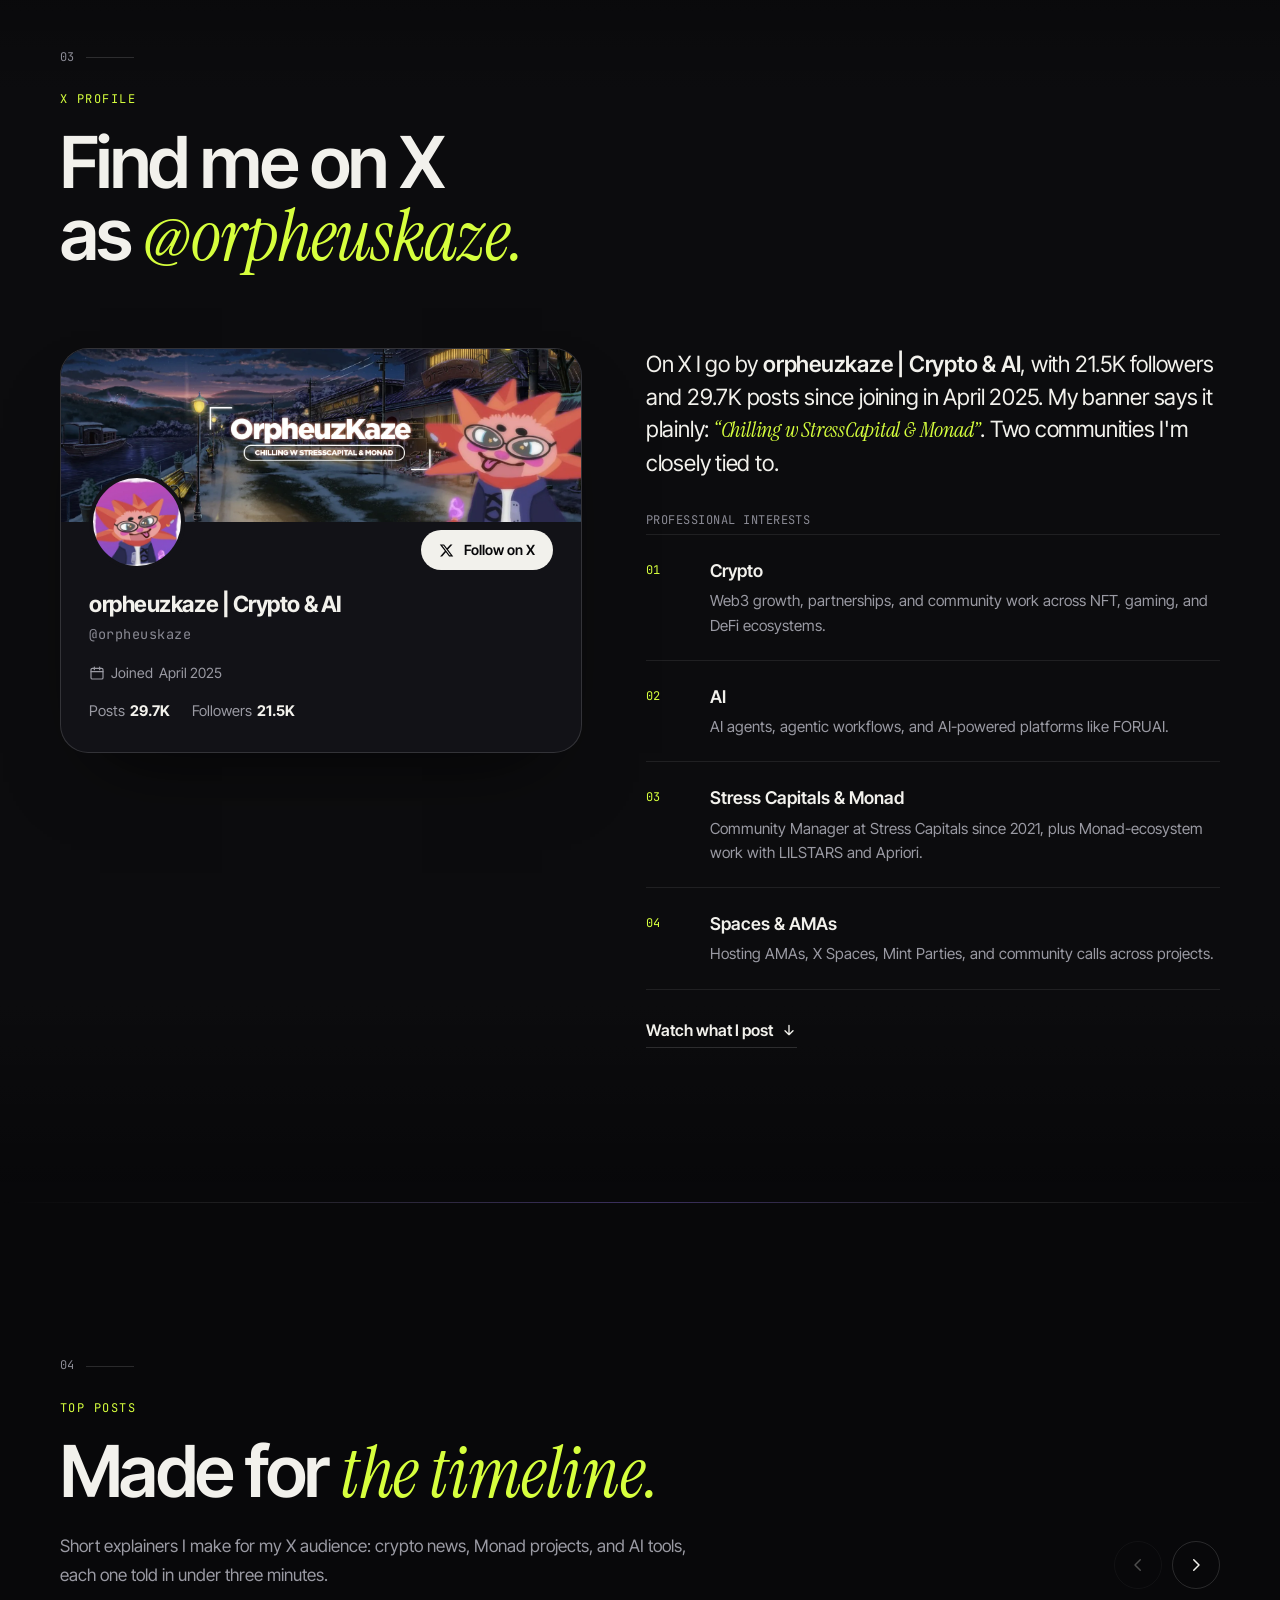
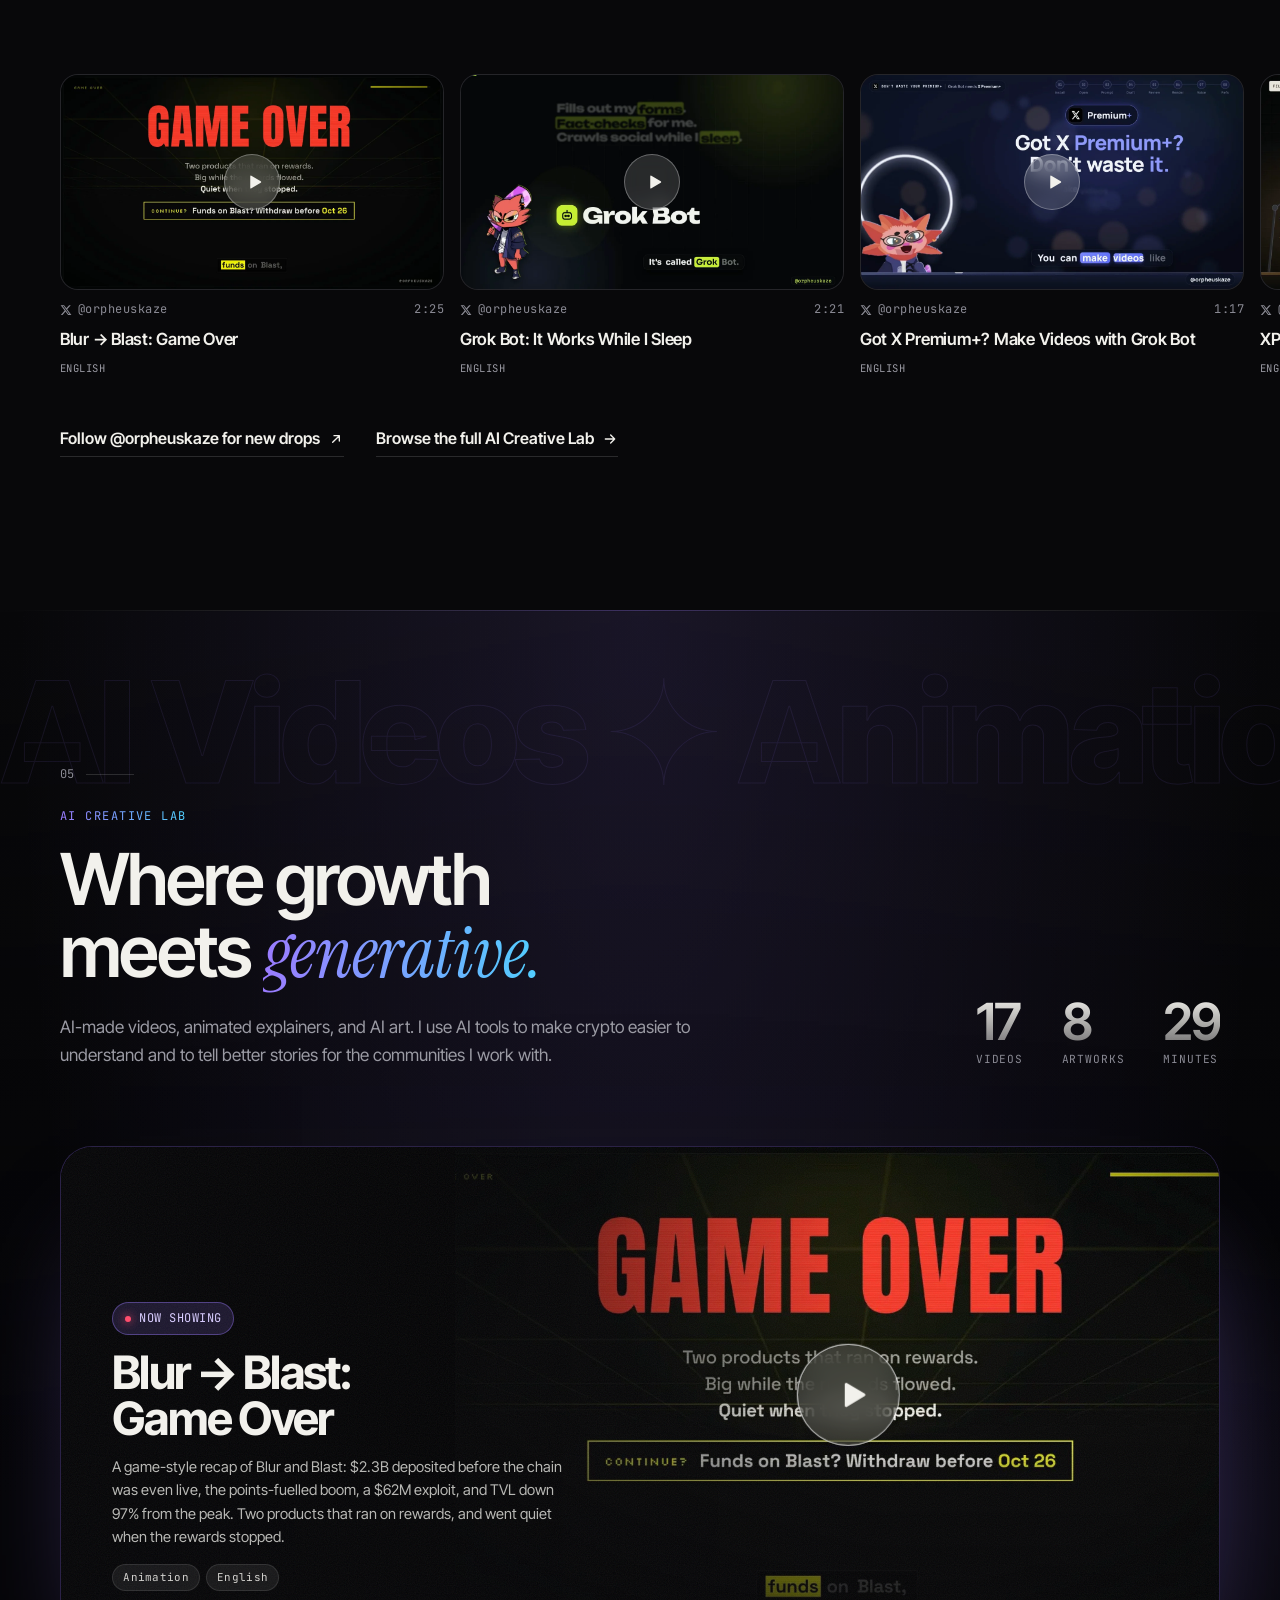
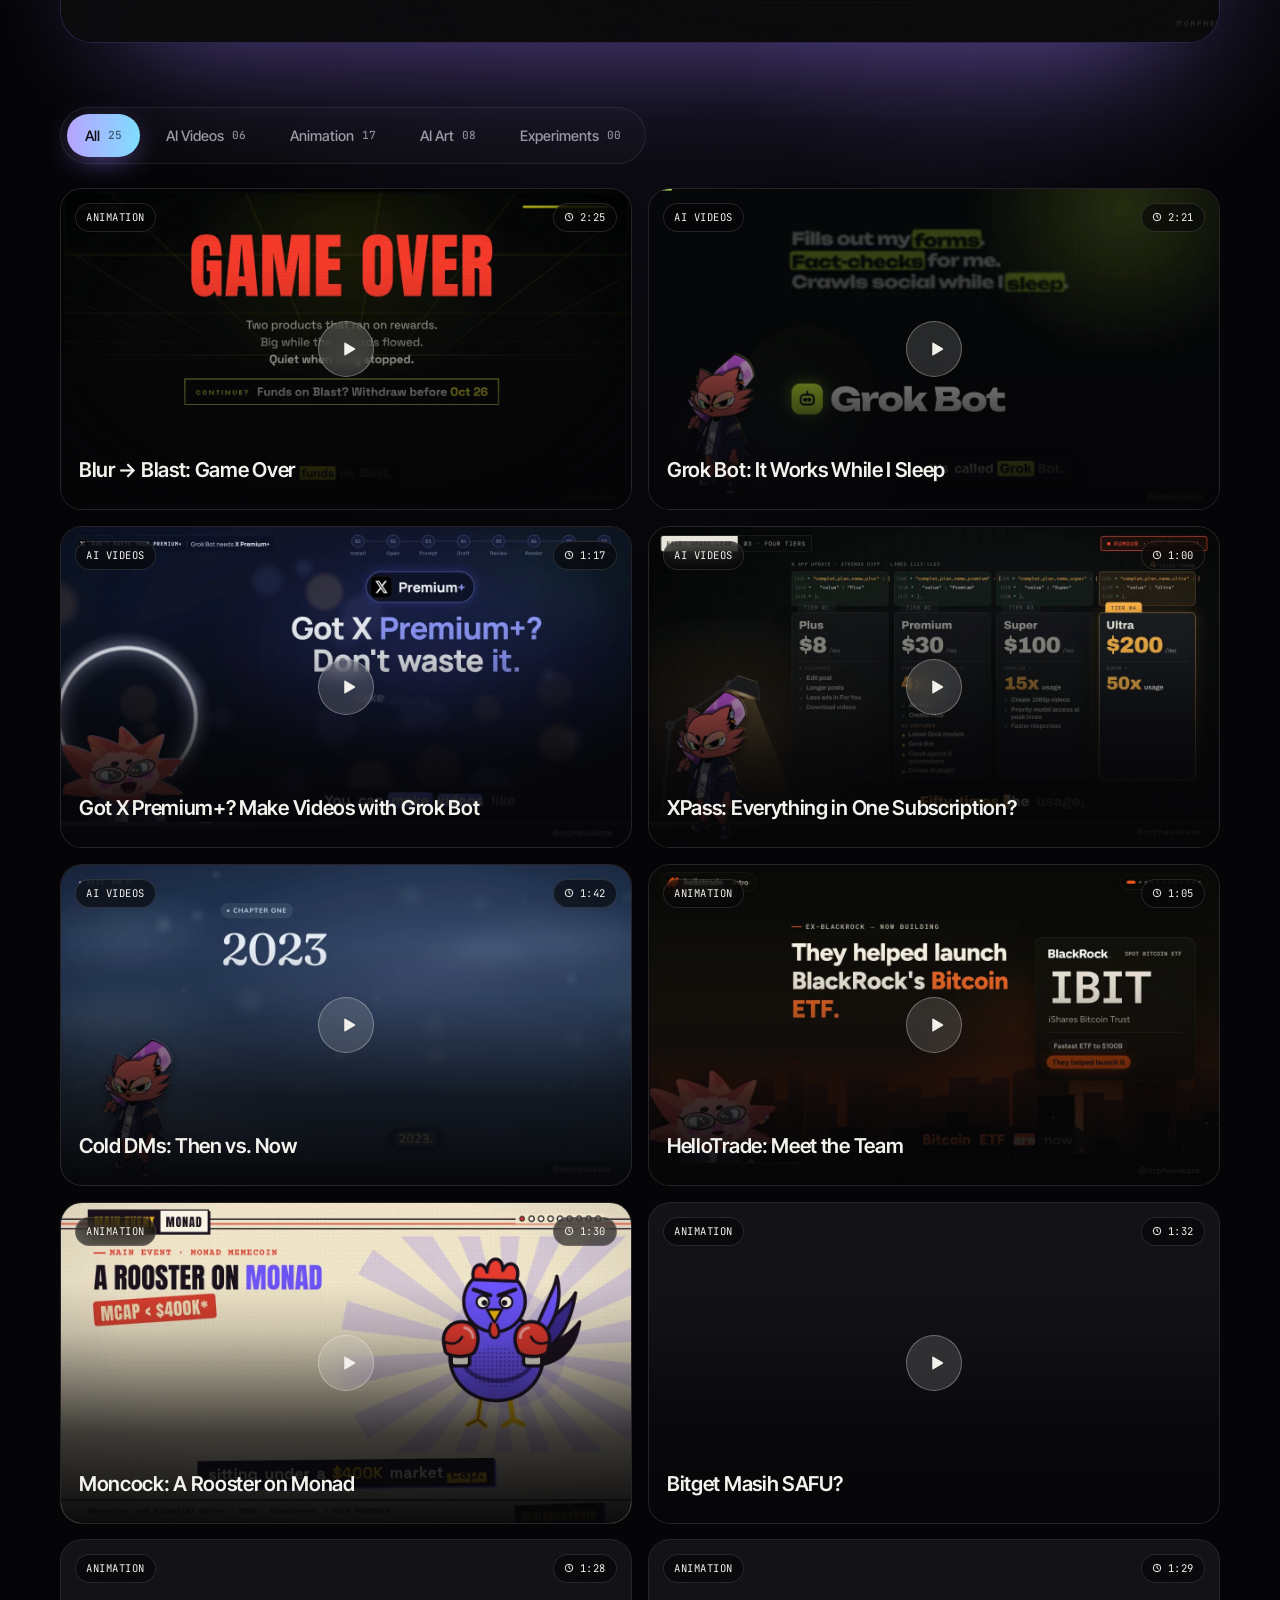
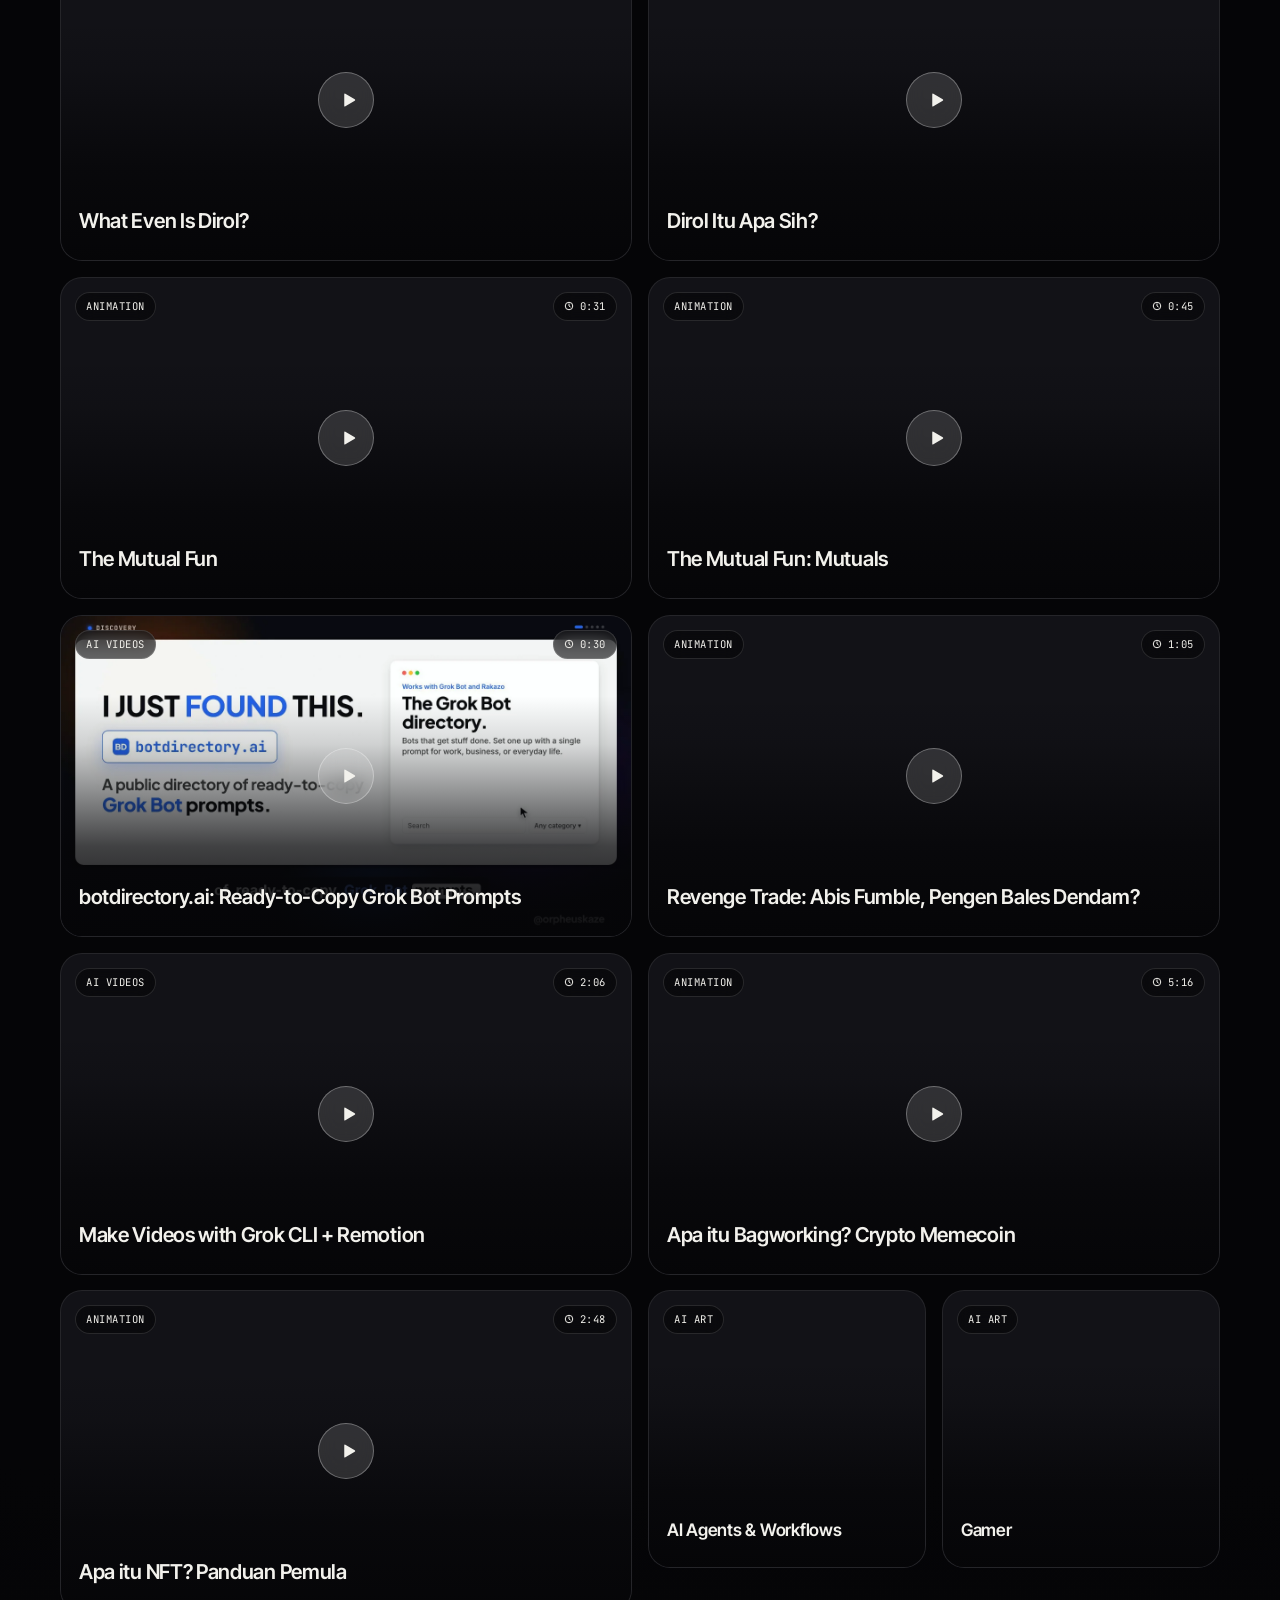
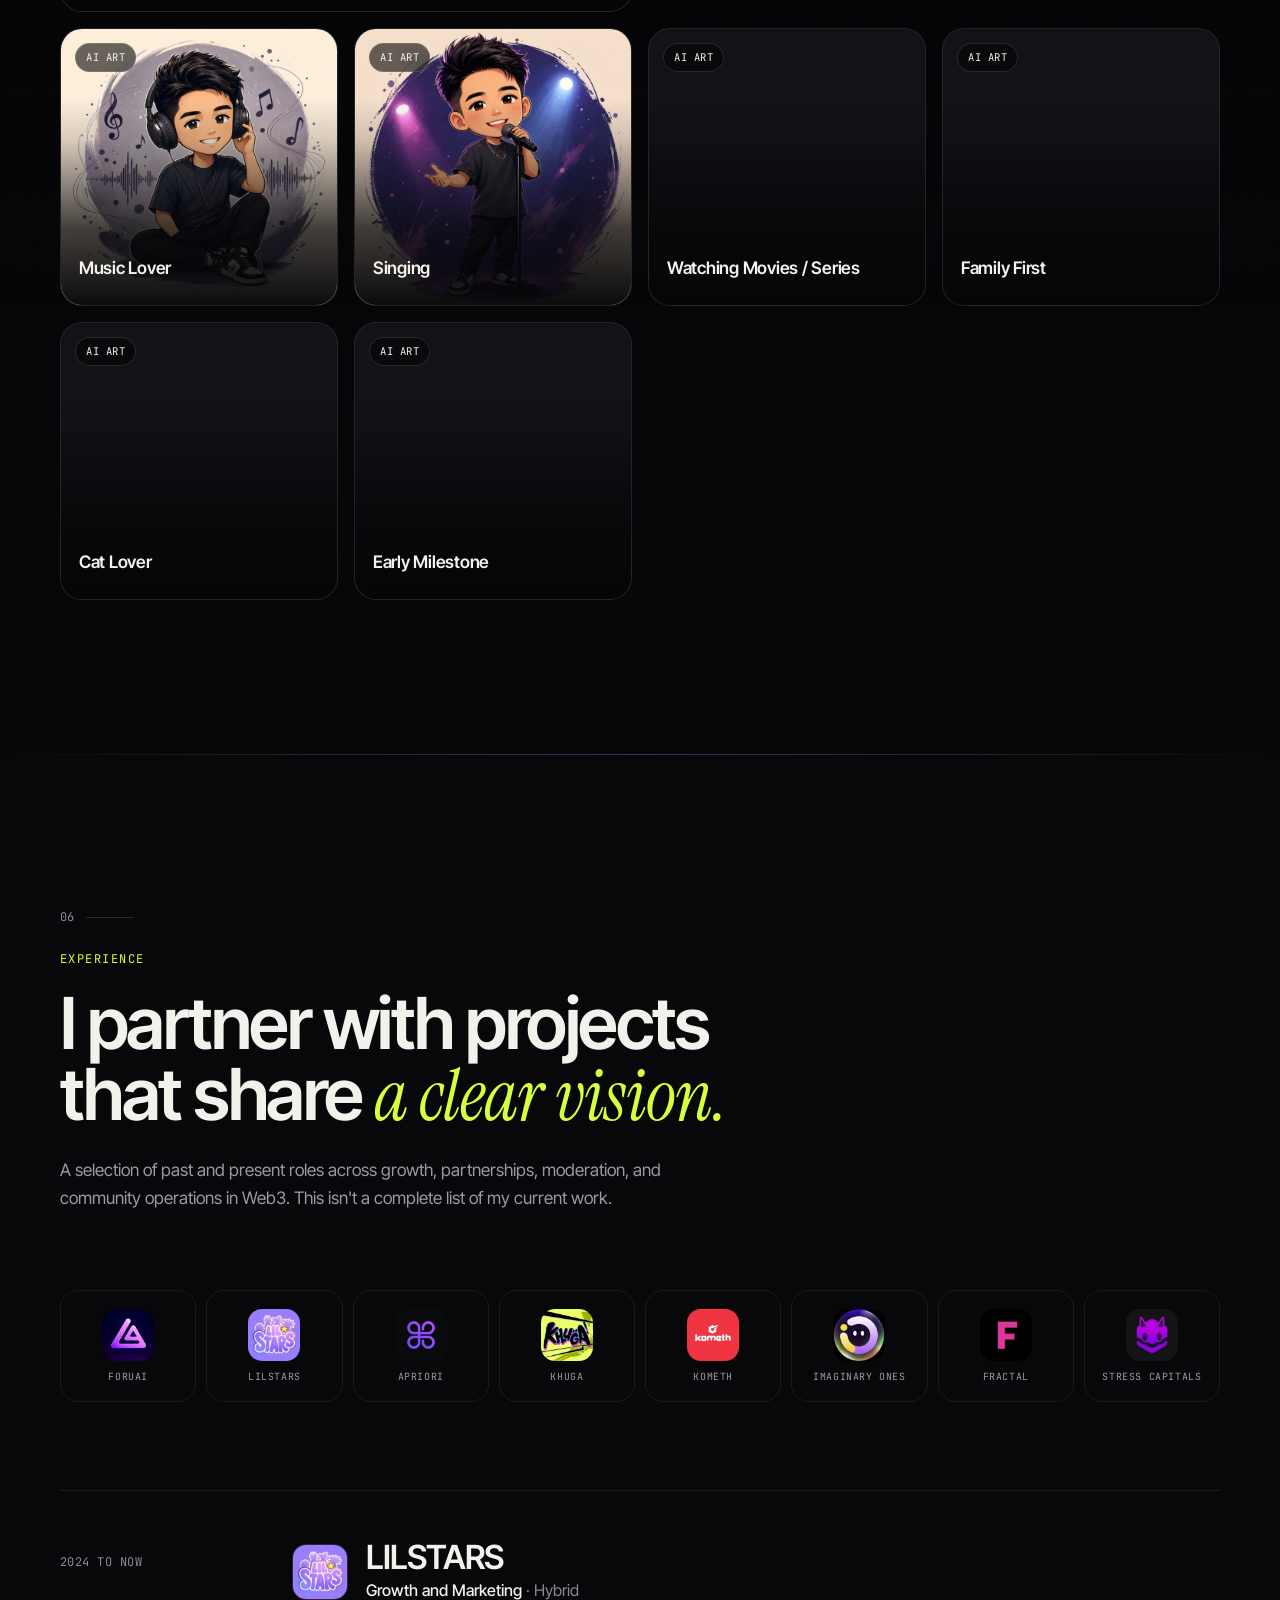
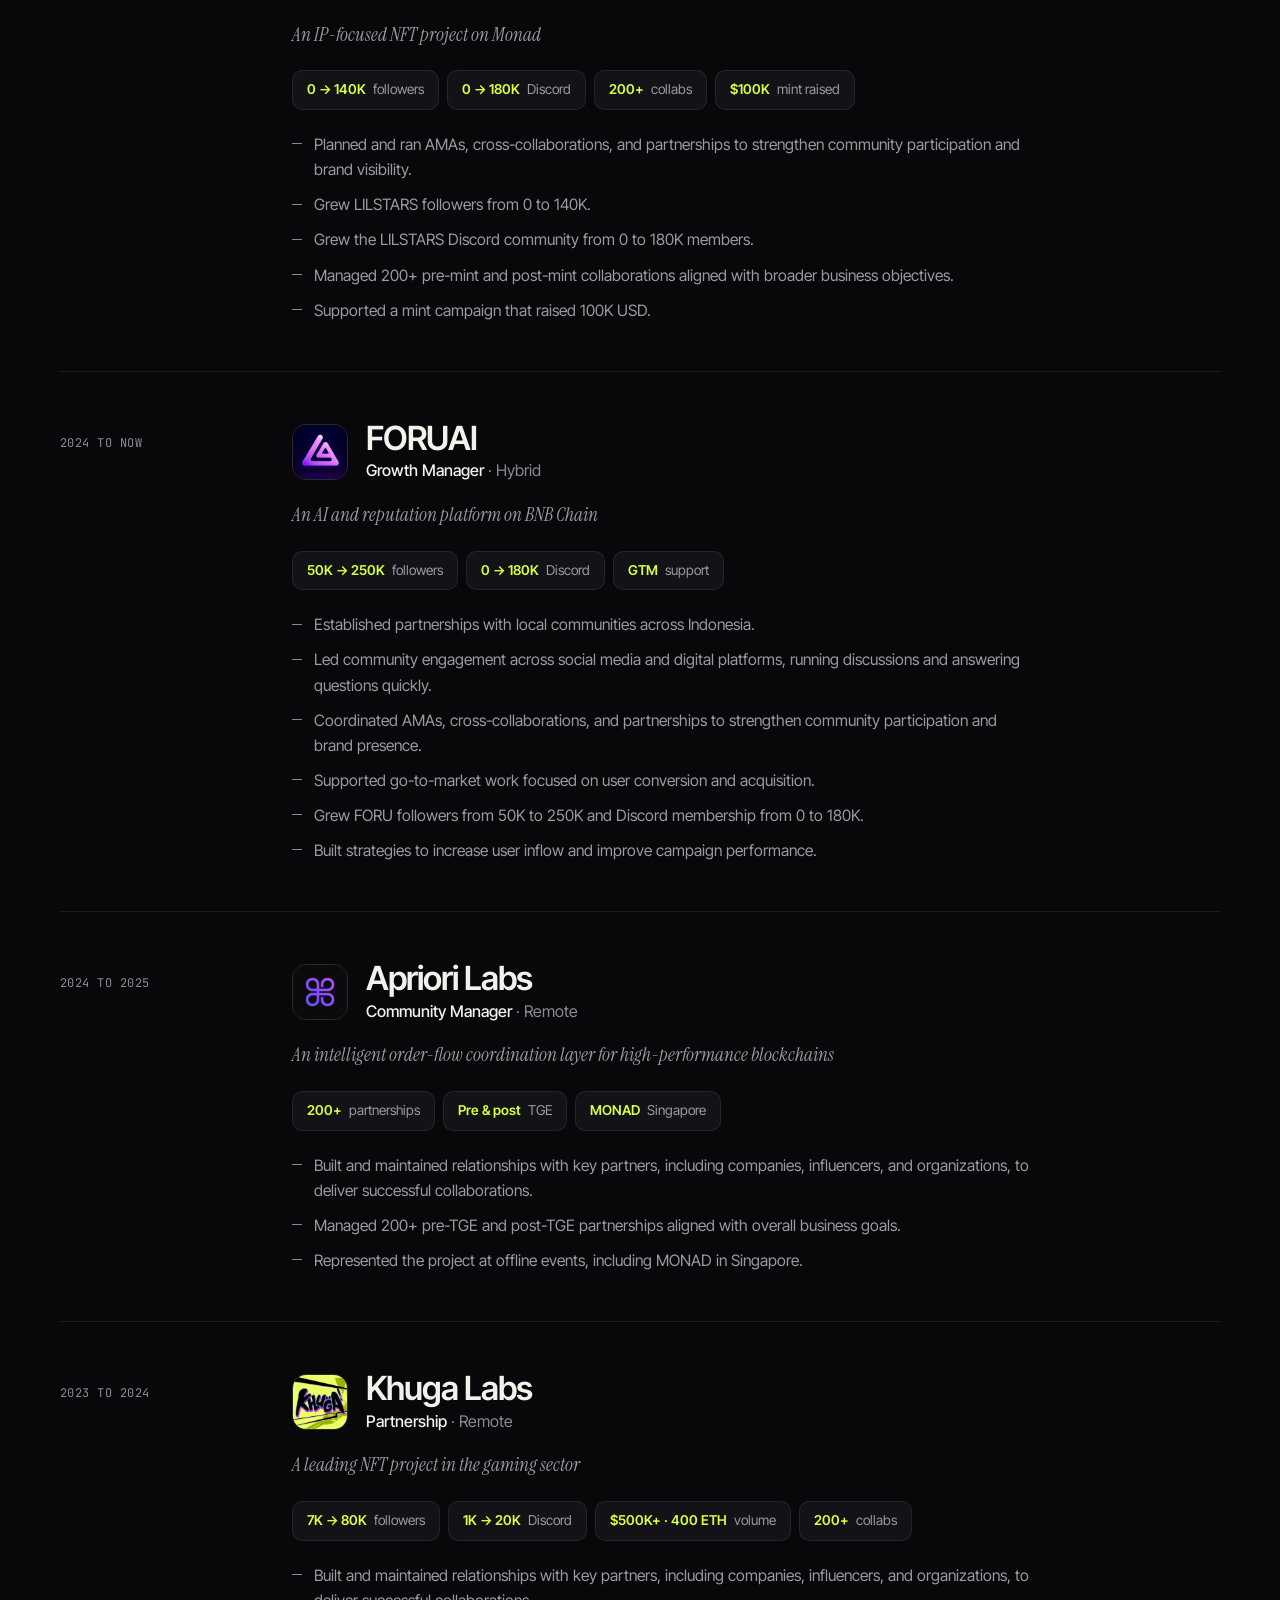
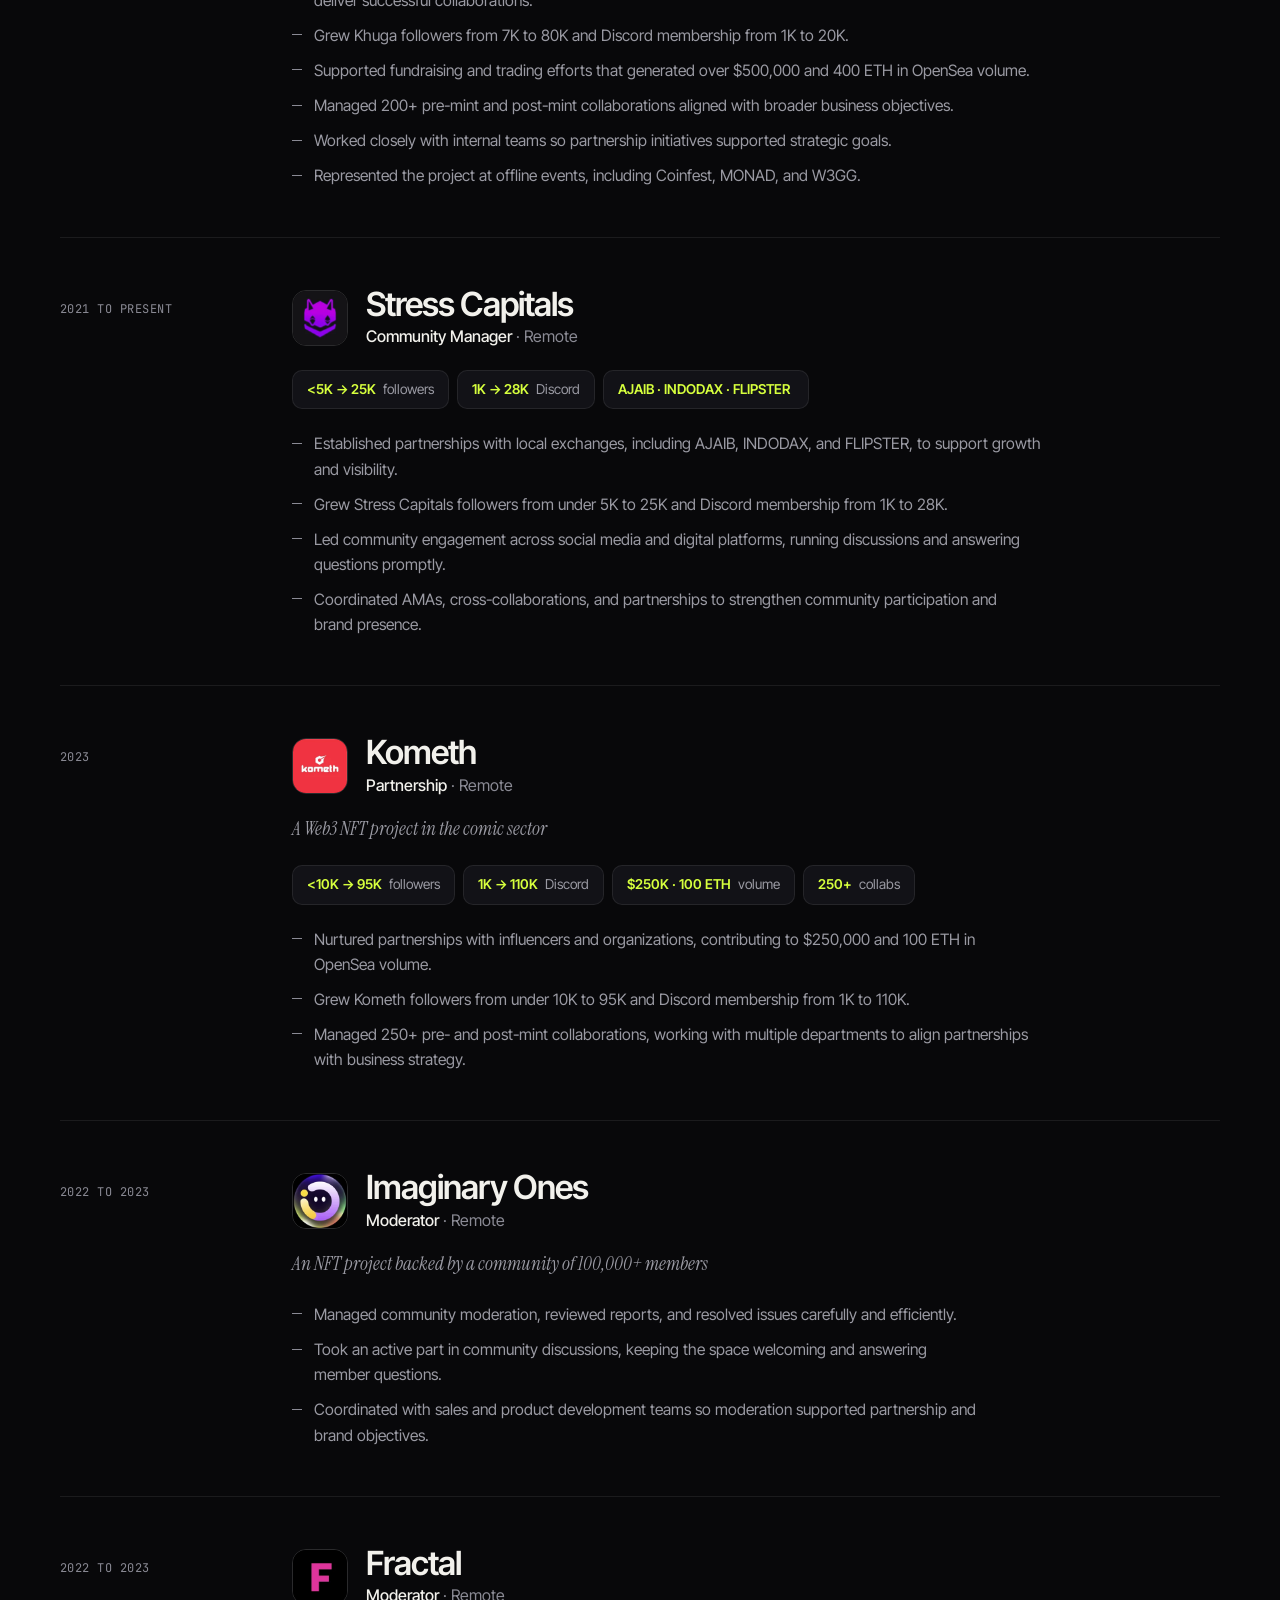
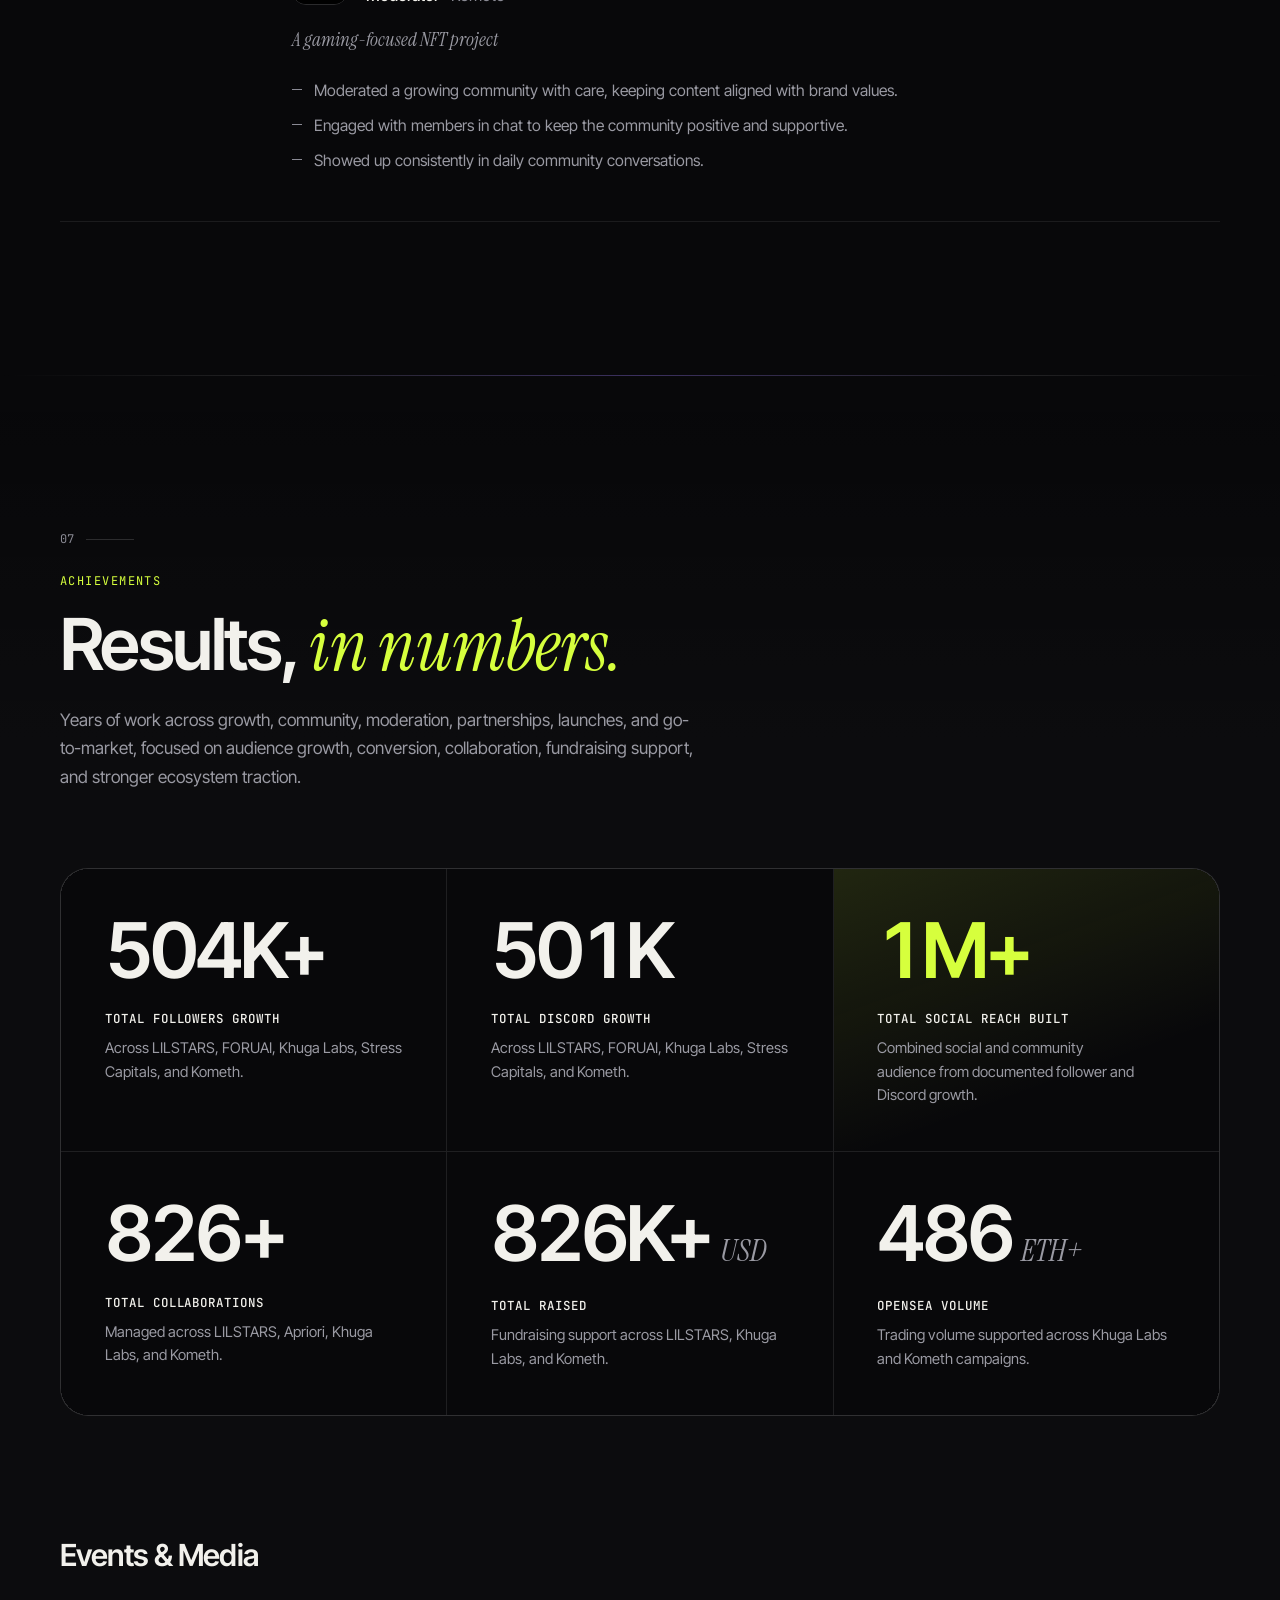
==== commit a62199b2: "Polish portfolio: real posts and projects, SEO, performance - Replace placeholder Top Posts with a "" ====
--- a/index.html
+++ b/index.html
@@ -8,7 +8,7 @@
       name="description"
       content="Portfolio of Orpheuzkaze. Web3 growth, community, and partnerships specialist with an AI creative edge. 1.03M+ social reach built, 850+ collaborations, open to freelance."
     />
-    <meta name="robots" content="index, follow" />
+    <meta name="robots" content="index, follow, max-image-preview:large" />
     <meta name="author" content="Orpheuzkaze" />
     <meta name="theme-color" content="#08080a" />
     <link rel="canonical" href="https://orpheuzkaze-portfolio.vercel.app/" />
@@ -23,8 +23,11 @@
       content="Web3 growth, community, and partnerships specialist with an AI creative edge. Open to freelance."
     />
     <meta property="og:url" content="https://orpheuzkaze-portfolio.vercel.app/" />
-    <meta property="og:image" content="https://orpheuzkaze-portfolio.vercel.app/assets/profile-picture.webp" />
-    <meta property="og:image:alt" content="Orpheuzkaze profile picture" />
+    <meta property="og:image" content="https://orpheuzkaze-portfolio.vercel.app/assets/og-image.jpg" />
+    <meta property="og:image:width" content="1200" />
+    <meta property="og:image:height" content="630" />
+    <meta property="og:image:alt" content="Orpheuzkaze: Web3 growth, community & AI creative portfolio" />
+    <meta property="og:locale" content="en_US" />
     <meta name="twitter:card" content="summary_large_image" />
     <meta name="twitter:site" content="@orpheuskaze" />
     <meta name="twitter:title" content="Orpheuzkaze: Web3 Growth, Community &amp; AI Creative" />
@@ -32,15 +35,52 @@
       name="twitter:description"
       content="Web3 growth, community, and partnerships specialist with an AI creative edge. Open to freelance."
     />
-    <meta name="twitter:image" content="https://orpheuzkaze-portfolio.vercel.app/assets/profile-picture.webp" />
+    <meta name="twitter:image" content="https://orpheuzkaze-portfolio.vercel.app/assets/og-image.jpg" />
+    <meta name="twitter:image:alt" content="Orpheuzkaze: Web3 growth, community & AI creative portfolio" />
+    <meta name="twitter:creator" content="@orpheuskaze" />
     <link rel="preconnect" href="https://fonts.googleapis.com" />
     <link rel="preconnect" href="https://fonts.gstatic.com" crossorigin />
-    <link
-      href="https://fonts.googleapis.com/css2?family=Instrument+Serif:ital@0;1&family=Inter+Tight:wght@400;500;600;700;800&family=JetBrains+Mono:wght@400;500&display=swap"
-      rel="stylesheet"
-    />
-    <link rel="stylesheet" href="./portfolio.css?v=20261014" />
+    <link rel="preload" as="style" href="https://fonts.googleapis.com/css2?family=Instrument+Serif:ital@0;1&family=Inter+Tight:wght@400;500;600;700;800&family=JetBrains+Mono:wght@400;500&display=swap" />
+    <link rel="stylesheet" href="https://fonts.googleapis.com/css2?family=Instrument+Serif:ital@0;1&family=Inter+Tight:wght@400;500;600;700;800&family=JetBrains+Mono:wght@400;500&display=swap" media="print" onload="this.media='all'" />
+    <noscript><link rel="stylesheet" href="https://fonts.googleapis.com/css2?family=Instrument+Serif:ital@0;1&family=Inter+Tight:wght@400;500;600;700;800&family=JetBrains+Mono:wght@400;500&display=swap" /></noscript>
+    <link rel="preload" as="image" href="./assets/profile-picture.webp" imagesrcset="./assets/profile-picture-480.webp 480w, ./assets/profile-picture.webp 880w" imagesizes="(max-width: 900px) 300px, 440px" fetchpriority="high" />
+    <link rel="stylesheet" href="./portfolio.css?v=20261014-2" />
     <script>document.documentElement.classList.add("js");</script>
+    <script type="application/ld+json">
+      {
+        "@context": "https://schema.org",
+        "@graph": [
+          {
+            "@type": "Person",
+            "@id": "https://orpheuzkaze-portfolio.vercel.app/#person",
+            "name": "Orpheuzkaze",
+            "alternateName": "orpheuskaze",
+            "url": "https://orpheuzkaze-portfolio.vercel.app/",
+            "image": "https://orpheuzkaze-portfolio.vercel.app/assets/profile-picture.webp",
+            "jobTitle": "Web3 Growth, Community & Partnerships Specialist",
+            "description": "Web3 growth, community, moderation, and partnerships specialist with an AI creative edge. Based in Indonesia, open to freelance.",
+            "address": { "@type": "PostalAddress", "addressCountry": "ID" },
+            "knowsLanguage": ["en", "id"],
+            "knowsAbout": ["Web3 growth", "Community management", "Partnerships", "KOL marketing", "Discord moderation", "AI video", "AI agents"],
+            "email": "mailto:orpheuzkaze@gmail.com",
+            "sameAs": ["https://x.com/orpheuskaze", "https://t.me/orpheuzkaze", "https://github.com/ahmadaryanto"]
+          },
+          {
+            "@type": "WebSite",
+            "@id": "https://orpheuzkaze-portfolio.vercel.app/#website",
+            "url": "https://orpheuzkaze-portfolio.vercel.app/",
+            "name": "Orpheuzkaze Portfolio",
+            "publisher": { "@id": "https://orpheuzkaze-portfolio.vercel.app/#person" }
+          },
+          {
+            "@type": "WebPage",
+            "url": "https://orpheuzkaze-portfolio.vercel.app/",
+            "isPartOf": { "@id": "https://orpheuzkaze-portfolio.vercel.app/#website" },
+            "about": { "@id": "https://orpheuzkaze-portfolio.vercel.app/#person" }
+          }
+        ]
+      }
+    </script>
   </head>
   <body>
     <a class="skip-link" href="#main">Skip to content</a>
@@ -55,8 +95,8 @@
     <!-- ============ HEADER ============ -->
     <header class="header">
       <div class="wrap header__inner">
-        <a class="logo" href="#top" aria-label="Orpheuzkaze, back to top">
-          <span class="logo__mark">O</span>
+        <a class="logo" href="#top">
+          <span class="logo__mark" aria-hidden="true">O</span>
           <span class="logo__text">ORPHEUZKAZE</span>
         </a>
         <nav class="nav" id="nav" aria-label="Primary">
@@ -67,6 +107,12 @@
           <a href="#achievements">Achievements</a>
           <a href="#projects">Projects</a>
           <a href="#contact" class="nav__cta">Let's talk</a>
+          <ul class="nav__socials">
+            <li><a href="https://x.com/orpheuskaze" target="_blank" rel="noreferrer me" aria-label="X (@orpheuskaze)"><svg viewBox="0 0 24 24" aria-hidden="true"><path fill="currentColor" d="M18.244 2.25h3.308l-7.227 8.26 8.502 11.24H16.17l-5.214-6.817L4.99 21.75H1.68l7.73-8.835L1.254 2.25H8.08l4.713 6.231zm-1.161 17.52h1.833L7.084 4.126H5.117z"/></svg></a></li>
+            <li><a href="https://t.me/orpheuzkaze" target="_blank" rel="noreferrer me" aria-label="Telegram (@orpheuzkaze)"><svg viewBox="0 0 24 24" aria-hidden="true"><path fill="currentColor" d="M12 2C6.48 2 2 6.48 2 12s4.48 10 10 10 10-4.48 10-10S17.52 2 12 2zm4.64 6.8c-.15 1.58-.8 5.42-1.13 7.19-.14.75-.42 1-.68 1.03-.58.05-1.02-.38-1.58-.75-.88-.58-1.38-.94-2.23-1.5-.99-.65-.35-1.01.22-1.59.15-.15 2.71-2.48 2.76-2.69a.2.2 0 00-.05-.18c-.06-.05-.14-.03-.21-.02-.09.02-1.49.95-4.22 2.79-.4.27-.76.41-1.08.4-.36-.01-1.04-.2-1.55-.37-.63-.2-1.12-.31-1.08-.66.02-.18.27-.36.74-.55 2.92-1.27 4.86-2.11 5.83-2.51 2.78-1.16 3.35-1.36 3.73-1.36.08 0 .27.02.39.12.1.08.13.19.14.27-.01.06.01.24 0 .38z"/></svg></a></li>
+            <li><a href="https://github.com/ahmadaryanto" target="_blank" rel="noreferrer me" aria-label="GitHub"><svg viewBox="0 0 24 24" aria-hidden="true"><path fill="currentColor" d="M12 .5C5.65.5.5 5.65.5 12a11.5 11.5 0 0 0 7.86 10.92c.58.1.79-.25.79-.56v-2c-3.2.7-3.87-1.37-3.87-1.37-.53-1.33-1.28-1.69-1.28-1.69-1.05-.71.08-.7.08-.7 1.16.08 1.77 1.19 1.77 1.19 1.03 1.76 2.7 1.25 3.36.96.1-.75.4-1.25.73-1.54-2.56-.29-5.24-1.28-5.24-5.69 0-1.26.45-2.29 1.19-3.1-.12-.29-.52-1.46.11-3.05 0 0 .97-.31 3.17 1.18a11 11 0 0 1 5.78 0c2.2-1.49 3.17-1.18 3.17-1.18.63 1.59.23 2.76.11 3.05.74.81 1.19 1.84 1.19 3.1 0 4.42-2.69 5.39-5.25 5.68.41.36.78 1.06.78 2.14v3.17c0 .31.21.67.8.56A11.5 11.5 0 0 0 23.5 12C23.5 5.65 18.35.5 12 .5z"/></svg></a></li>
+            <li><a href="mailto:orpheuzkaze@gmail.com" aria-label="Email orpheuzkaze@gmail.com"><svg viewBox="0 0 24 24" aria-hidden="true" fill="none" stroke="currentColor" stroke-width="2"><rect x="2" y="4" width="20" height="16" rx="2"/><path d="M2 7l10 7 10-7"/></svg></a></li>
+          </ul>
         </nav>
         <button class="burger" id="burger" type="button" aria-label="Open menu" aria-expanded="false" aria-controls="nav">
           <span></span><span></span>
@@ -79,22 +125,22 @@
       <section class="hero" id="top">
         <div class="wrap hero__grid">
           <div class="hero__copy">
-            <p class="status" data-reveal>
+            <p class="status" data-rise style="--r:0">
               <span class="status__dot"></span>
               Portfolio 2026 · Open to freelance
             </p>
-            <h1 class="hero__title" data-reveal>
+            <h1 class="hero__title" data-rise style="--r:1">
               <span class="hero__line">Growth, community</span>
               <span class="hero__line">&amp; partnerships</span>
               <span class="hero__line hero__line--serif">for <em>Web3</em> &amp; <em>AI</em>.</span>
             </h1>
-            <p class="hero__lead" data-reveal>
+            <p class="hero__lead" data-rise style="--r:2">
               I'm <strong>Orpheuzkaze</strong>. I help Web3 projects go from first attention to
               lasting community traction through growth, moderation, partnerships, and
               AI-assisted creative work.
             </p>
 
-            <ul class="chips" data-reveal aria-label="Roles">
+            <ul class="chips" data-rise style="--r:3" aria-label="Roles">
               <li>Growth Manager</li>
               <li>Community Manager</li>
               <li>Moderator Lead</li>
@@ -102,7 +148,7 @@
               <li class="chips__hl">Currently Freelance</li>
             </ul>
 
-            <div class="hero__actions" data-reveal>
+            <div class="hero__actions" data-rise style="--r:4">
               <a class="btn btn--primary" href="#contact">
                 Start a project
                 <svg viewBox="0 0 24 24" aria-hidden="true"><path d="M5 12h14M13 6l6 6-6 6" fill="none" stroke="currentColor" stroke-width="2" stroke-linecap="round" stroke-linejoin="round"/></svg>
@@ -111,10 +157,10 @@
             </div>
           </div>
 
-          <div class="hero__media" data-reveal>
+          <div class="hero__media" data-rise style="--r:5">
             <figure class="portrait">
               <div class="portrait__frame">
-                <img src="./assets/profile-picture.webp" alt="Orpheuzkaze profile picture" width="600" height="600" fetchpriority="high" />
+                <img src="./assets/profile-picture.webp" srcset="./assets/profile-picture-480.webp 480w, ./assets/profile-picture.webp 880w" sizes="(max-width: 900px) 300px, 440px" alt="Orpheuzkaze profile picture" width="880" height="1174" fetchpriority="high" />
               </div>
               <figcaption class="portrait__tag">
                 <span class="mono">Based in</span>
@@ -132,7 +178,7 @@
         </div>
 
         <div class="wrap">
-          <dl class="hero__stats" data-reveal>
+          <dl class="hero__stats" data-rise style="--r:6">
             <div><dt>Experience</dt><dd>6 yrs</dd></div>
             <div><dt>Social reach built</dt><dd>1.03M+</dd></div>
             <div><dt>Collaborations</dt><dd>850+</dd></div>
@@ -144,17 +190,17 @@
         <div class="marquee" aria-label="Brand partners">
           <div class="marquee__track">
             <ul class="marquee__group">
-              <li><a href="https://x.com/SeiNetwork" target="_blank" rel="noreferrer"><img src="./assets/brand-logos/sei.jpg" alt="" loading="lazy" />Sei Network</a></li>
-              <li><a href="https://x.com/PancakeSwap" target="_blank" rel="noreferrer"><img src="./assets/brand-logos/pancakeswap.jpg" alt="" loading="lazy" />PancakeSwap</a></li>
-              <li><a href="https://x.com/BNBCHAIN" target="_blank" rel="noreferrer"><img src="./assets/brand-logos/bnbchain.jpg" alt="" loading="lazy" />BNB Chain</a></li>
-              <li><a href="https://x.com/somnia_network" target="_blank" rel="noreferrer"><img src="./assets/brand-logos/somnia.png" alt="" loading="lazy" />Somnia Network</a></li>
-              <li><a href="https://x.com/KFCINDONESIA" target="_blank" rel="noreferrer"><img src="./assets/brand-logos/kfc-indonesia.jpg" alt="" loading="lazy" />KFC Indonesia</a></li>
-              <li><a href="https://x.com/monad" target="_blank" rel="noreferrer"><img src="./assets/brand-logos/monad.jpg" alt="" loading="lazy" />Monad</a></li>
-              <li><a href="https://x.com/MagicEden" target="_blank" rel="noreferrer"><img src="./assets/brand-logos/magiceden.png" alt="" loading="lazy" />Magic Eden</a></li>
-              <li><a href="https://x.com/Tokocrypto" target="_blank" rel="noreferrer"><img src="./assets/brand-logos/tokocrypto.jpg" alt="" loading="lazy" />Tokocrypto</a></li>
-              <li><a href="https://x.com/blumcrypto" target="_blank" rel="noreferrer"><img src="./assets/brand-logos/blum.jpg" alt="" loading="lazy" />Blum</a></li>
-              <li><a href="https://x.com/reku_id" target="_blank" rel="noreferrer"><img src="./assets/brand-logos/reku.jpg" alt="" loading="lazy" />Reku</a></li>
-              <li><a href="https://x.com/MEXC" target="_blank" rel="noreferrer"><img src="./assets/brand-logos/mexc.jpg" alt="" loading="lazy" />MEXC</a></li>
+              <li><a href="https://x.com/SeiNetwork" target="_blank" rel="noreferrer"><img src="./assets/brand-logos/sei.webp" alt="" loading="lazy" />Sei Network</a></li>
+              <li><a href="https://x.com/PancakeSwap" target="_blank" rel="noreferrer"><img src="./assets/brand-logos/pancakeswap.webp" alt="" loading="lazy" />PancakeSwap</a></li>
+              <li><a href="https://x.com/BNBCHAIN" target="_blank" rel="noreferrer"><img src="./assets/brand-logos/bnbchain.webp" alt="" loading="lazy" />BNB Chain</a></li>
+              <li><a href="https://x.com/somnia_network" target="_blank" rel="noreferrer"><img src="./assets/brand-logos/somnia.webp" alt="" loading="lazy" />Somnia Network</a></li>
+              <li><a href="https://x.com/KFCINDONESIA" target="_blank" rel="noreferrer"><img src="./assets/brand-logos/kfc-indonesia.webp" alt="" loading="lazy" />KFC Indonesia</a></li>
+              <li><a href="https://x.com/monad" target="_blank" rel="noreferrer"><img src="./assets/brand-logos/monad.webp" alt="" loading="lazy" />Monad</a></li>
+              <li><a href="https://x.com/MagicEden" target="_blank" rel="noreferrer"><img src="./assets/brand-logos/magiceden.webp" alt="" loading="lazy" />Magic Eden</a></li>
+              <li><a href="https://x.com/Tokocrypto" target="_blank" rel="noreferrer"><img src="./assets/brand-logos/tokocrypto.webp" alt="" loading="lazy" />Tokocrypto</a></li>
+              <li><a href="https://x.com/blumcrypto" target="_blank" rel="noreferrer"><img src="./assets/brand-logos/blum.webp" alt="" loading="lazy" />Blum</a></li>
+              <li><a href="https://x.com/reku_id" target="_blank" rel="noreferrer"><img src="./assets/brand-logos/reku.webp" alt="" loading="lazy" />Reku</a></li>
+              <li><a href="https://x.com/MEXC" target="_blank" rel="noreferrer"><img src="./assets/brand-logos/mexc.webp" alt="" loading="lazy" />MEXC</a></li>
             </ul>
             <!-- duplicated by portfolio.js for a seamless loop -->
           </div>
@@ -294,7 +340,7 @@
               </div>
               <div class="xcard__body">
                 <div class="xcard__top">
-                  <img class="xcard__avatar" data-x="avatar" src="./assets/x/avatar.jpg" alt="Orpheuzkaze X profile picture" width="96" height="96" loading="lazy" />
+                  <img class="xcard__avatar" data-x="avatar" src="./assets/x/avatar.webp" alt="Orpheuzkaze X profile picture" width="96" height="96" loading="lazy" />
                   <a class="btn btn--light btn--sm" data-x="follow" href="https://x.com/intent/follow?screen_name=orpheuskaze" target="_blank" rel="noreferrer">
                     <svg viewBox="0 0 24 24" aria-hidden="true"><path fill="currentColor" d="M18.244 2.25h3.308l-7.227 8.26 8.502 11.24H16.17l-5.214-6.817L4.99 21.75H1.68l7.73-8.835L1.254 2.25H8.08l4.713 6.231zm-1.161 17.52h1.833L7.084 4.126H5.117z"/></svg>
                     Follow on X
@@ -335,50 +381,56 @@
                 <li data-reveal><span class="mono">03</span><strong>Stress Capitals &amp; Monad</strong><p>Community Manager at Stress Capitals since 2021, plus Monad-ecosystem work with LILSTARS and Apriori.</p></li>
                 <li data-reveal><span class="mono">04</span><strong>Spaces &amp; AMAs</strong><p>Hosting AMAs, X Spaces, Mint Parties, and community calls across projects.</p></li>
               </ul>
+              <a class="link-arrow xtopics__more" href="#top-posts">
+                Watch what I post
+                <svg viewBox="0 0 24 24" aria-hidden="true"><path d="M12 5v14M6 13l6 6 6-6" fill="none" stroke="currentColor" stroke-width="2" stroke-linecap="round" stroke-linejoin="round"/></svg>
+              </a>
             </div>
           </div>
         </div>
       </section>
 
-      <!-- ============ 04 · TOP POSTS ============ -->
+      <!-- ============ 04 · MADE FOR X ============ -->
+      <!--
+        Rendered by portfolio.js from data/lab.json: every item whose id starts
+        with "x-" (videos made for the @orpheuskaze timeline). To link a card to
+        the actual post, add "link": "https://x.com/orpheuskaze/status/..." and
+        "linkLabel": "View on X" to that item.
+      -->
       <section class="section" id="top-posts">
         <div class="wrap">
           <header class="section__head section__head--row" data-reveal>
             <div>
               <span class="section__index">04</span>
               <p class="eyebrow">Top Posts</p>
-              <h2 class="section__title">Selected <em>posts.</em></h2>
-            </div>
-            <a class="link-arrow" href="https://x.com/orpheuskaze" target="_blank" rel="noreferrer">
-              See all on X
-              <svg viewBox="0 0 24 24" aria-hidden="true"><path d="M7 17L17 7M9 7h8v8" fill="none" stroke="currentColor" stroke-width="2" stroke-linecap="round" stroke-linejoin="round"/></svg>
-            </a>
+              <h2 class="section__title">Made for <em>the timeline.</em></h2>
+              <p class="section__sub">
+                Short explainers I make for my X audience: crypto news, Monad projects,
+                and AI tools, each one told in under three minutes.
+              </p>
+            </div>
+            <div class="rail-nav">
+              <button class="rail-btn" type="button" data-rail="prev" aria-label="Scroll posts left">
+                <svg viewBox="0 0 24 24" aria-hidden="true"><path d="M15 5l-7 7 7 7" fill="none" stroke="currentColor" stroke-width="2" stroke-linecap="round" stroke-linejoin="round"/></svg>
+              </button>
+              <button class="rail-btn" type="button" data-rail="next" aria-label="Scroll posts right">
+                <svg viewBox="0 0 24 24" aria-hidden="true"><path d="M9 5l7 7-7 7" fill="none" stroke="currentColor" stroke-width="2" stroke-linecap="round" stroke-linejoin="round"/></svg>
+              </button>
+            </div>
           </header>
-
-          <!--
-            HOW TO FEATURE POSTS
-            Paste a post URL into data-post, e.g.
-              data-post="https://x.com/orpheuskaze/status/1234567890"
-            Cards with a URL are swapped for the official X embed by portfolio.js.
-            Cards without a URL show the styled fallback below.
-          -->
-          <div class="posts" id="posts">
-            <article class="post" data-post="" data-reveal>
-              <span class="post__kind mono">Thread · Growth</span>
-              <p class="post__text">Lessons from scaling Web3 communities from zero to six figures: collabs, Spaces, and the engagement loops that actually stick.</p>
-              <a class="post__link" href="https://x.com/orpheuskaze" target="_blank" rel="noreferrer">Read on X →</a>
-            </article>
-            <article class="post" data-post="" data-reveal>
-              <span class="post__kind mono">Space · AMA</span>
-              <p class="post__text">Live sessions, mint parties, and community calls hosted across ecosystems. Catch the next one on my timeline.</p>
-              <a class="post__link" href="https://x.com/orpheuskaze" target="_blank" rel="noreferrer">Read on X →</a>
-            </article>
-            <article class="post" data-post="" data-reveal>
-              <span class="post__kind mono">AI · Creative</span>
-              <p class="post__text">Experiments with AI tools and agentic workflows for content, campaigns, and community operations.</p>
-              <a class="post__link" href="https://x.com/orpheuskaze" target="_blank" rel="noreferrer">Read on X →</a>
-            </article>
-          </div>
+        </div>
+
+        <div class="rail" id="posts-rail" tabindex="0" aria-label="Videos made for X" data-reveal></div>
+
+        <div class="wrap rail-foot" data-reveal>
+          <a class="link-arrow" href="https://x.com/orpheuskaze" target="_blank" rel="noreferrer">
+            Follow @orpheuskaze for new drops
+            <svg viewBox="0 0 24 24" aria-hidden="true"><path d="M7 17L17 7M9 7h8v8" fill="none" stroke="currentColor" stroke-width="2" stroke-linecap="round" stroke-linejoin="round"/></svg>
+          </a>
+          <a class="link-arrow" href="#lab">
+            Browse the full AI Creative Lab
+            <svg viewBox="0 0 24 24" aria-hidden="true"><path d="M5 12h14M13 6l6 6-6 6" fill="none" stroke="currentColor" stroke-width="2" stroke-linecap="round" stroke-linejoin="round"/></svg>
+          </a>
         </div>
       </section>
 
@@ -444,14 +496,14 @@
           </header>
 
           <div class="logos" data-reveal>
-            <a href="https://x.com/4uaicrypto" target="_blank" rel="noreferrer"><img src="./logos/Foruai.jpg" alt="" loading="lazy" /><span>FORUAI</span></a>
-            <a href="https://x.com/Lilstarrrs" target="_blank" rel="noreferrer"><img src="./logos/Lilstars.jpg" alt="" loading="lazy" /><span>LILSTARS</span></a>
-            <a href="https://x.com/aPriori" target="_blank" rel="noreferrer"><img src="./logos/Apriori.jpg" alt="" loading="lazy" /><span>APRIORI</span></a>
-            <a href="https://x.com/Khugaverse" target="_blank" rel="noreferrer"><img src="./logos/Khuga.jpg" alt="" loading="lazy" /><span>KHUGA</span></a>
-            <a href="https://x.com/KomethXYZ" target="_blank" rel="noreferrer"><img src="./logos/Kometh.jpg" alt="" loading="lazy" /><span>KOMETH</span></a>
-            <a href="https://x.com/imaginary_ones" target="_blank" rel="noreferrer"><img src="./logos/Imaginary ones.jpg" alt="" loading="lazy" /><span>IMAGINARY ONES</span></a>
-            <a href="https://x.com/fractalwagmi" target="_blank" rel="noreferrer"><img src="./logos/Fractal.jpg" alt="" loading="lazy" /><span>FRACTAL</span></a>
-            <a href="https://x.com/StressCapitals" target="_blank" rel="noreferrer"><img src="./logos/Stress capitals.jpg" alt="" loading="lazy" /><span>STRESS CAPITALS</span></a>
+            <a href="https://x.com/4uaicrypto" target="_blank" rel="noreferrer"><img src="./logos/Foruai.webp" alt="" loading="lazy" /><span>FORUAI</span></a>
+            <a href="https://x.com/Lilstarrrs" target="_blank" rel="noreferrer"><img src="./logos/Lilstars.webp" alt="" loading="lazy" /><span>LILSTARS</span></a>
+            <a href="https://x.com/aPriori" target="_blank" rel="noreferrer"><img src="./logos/Apriori.webp" alt="" loading="lazy" /><span>APRIORI</span></a>
+            <a href="https://x.com/Khugaverse" target="_blank" rel="noreferrer"><img src="./logos/Khuga.webp" alt="" loading="lazy" /><span>KHUGA</span></a>
+            <a href="https://x.com/KomethXYZ" target="_blank" rel="noreferrer"><img src="./logos/Kometh.webp" alt="" loading="lazy" /><span>KOMETH</span></a>
+            <a href="https://x.com/imaginary_ones" target="_blank" rel="noreferrer"><img src="./logos/Imaginary ones.webp" alt="" loading="lazy" /><span>IMAGINARY ONES</span></a>
+            <a href="https://x.com/fractalwagmi" target="_blank" rel="noreferrer"><img src="./logos/Fractal.webp" alt="" loading="lazy" /><span>FRACTAL</span></a>
+            <a href="https://x.com/StressCapitals" target="_blank" rel="noreferrer"><img src="./logos/Stress capitals.webp" alt="" loading="lazy" /><span>STRESS CAPITALS</span></a>
           </div>
 
           <ol class="timeline">
@@ -459,7 +511,7 @@
               <div class="job__when mono">2024 to Now</div>
               <div class="job__body">
                 <div class="job__head">
-                  <img src="./logos/Lilstars.jpg" alt="" loading="lazy" />
+                  <img src="./logos/Lilstars.webp" alt="" loading="lazy" />
                   <div>
                     <h3><a href="https://x.com/Lilstarrrs" target="_blank" rel="noreferrer">LILSTARS</a></h3>
                     <p class="job__role">Growth and Marketing <span>· Hybrid</span></p>
@@ -486,9 +538,9 @@
               <div class="job__when mono">2024 to Now</div>
               <div class="job__body">
                 <div class="job__head">
-                  <img src="./logos/Foruai.jpg" alt="" loading="lazy" />
+                  <img src="./logos/Foruai.webp" alt="" loading="lazy" />
                   <div>
-                    <h3><a href="https://x.com/foruai" target="_blank" rel="noreferrer">FORUAI</a></h3>
+                    <h3><a href="https://x.com/4uaicrypto" target="_blank" rel="noreferrer">FORUAI</a></h3>
                     <p class="job__role">Growth Manager <span>· Hybrid</span></p>
                   </div>
                 </div>
@@ -513,7 +565,7 @@
               <div class="job__when mono">2024 to 2025</div>
               <div class="job__body">
                 <div class="job__head">
-                  <img src="./logos/Apriori.jpg" alt="" loading="lazy" />
+                  <img src="./logos/Apriori.webp" alt="" loading="lazy" />
                   <div>
                     <h3><a href="https://x.com/aPriori" target="_blank" rel="noreferrer">Apriori Labs</a></h3>
                     <p class="job__role">Community Manager <span>· Remote</span></p>
@@ -537,7 +589,7 @@
               <div class="job__when mono">2023 to 2024</div>
               <div class="job__body">
                 <div class="job__head">
-                  <img src="./logos/Khuga.jpg" alt="" loading="lazy" />
+                  <img src="./logos/Khuga.webp" alt="" loading="lazy" />
                   <div>
                     <h3><a href="https://x.com/Khugaverse" target="_blank" rel="noreferrer">Khuga Labs</a></h3>
                     <p class="job__role">Partnership <span>· Remote</span></p>
@@ -565,7 +617,7 @@
               <div class="job__when mono">2021 to Present</div>
               <div class="job__body">
                 <div class="job__head">
-                  <img src="./logos/Stress capitals.jpg" alt="" loading="lazy" />
+                  <img src="./logos/Stress capitals.webp" alt="" loading="lazy" />
                   <div>
                     <h3><a href="https://x.com/StressCapitals" target="_blank" rel="noreferrer">Stress Capitals</a></h3>
                     <p class="job__role">Community Manager <span>· Remote</span></p>
@@ -589,7 +641,7 @@
               <div class="job__when mono">2023</div>
               <div class="job__body">
                 <div class="job__head">
-                  <img src="./logos/Kometh.jpg" alt="" loading="lazy" />
+                  <img src="./logos/Kometh.webp" alt="" loading="lazy" />
                   <div>
                     <h3><a href="https://x.com/KomethXYZ" target="_blank" rel="noreferrer">Kometh</a></h3>
                     <p class="job__role">Partnership <span>· Remote</span></p>
@@ -614,7 +666,7 @@
               <div class="job__when mono">2022 to 2023</div>
               <div class="job__body">
                 <div class="job__head">
-                  <img src="./logos/Imaginary ones.jpg" alt="" loading="lazy" />
+                  <img src="./logos/Imaginary ones.webp" alt="" loading="lazy" />
                   <div>
                     <h3><a href="https://x.com/Imaginary_Ones" target="_blank" rel="noreferrer">Imaginary Ones</a></h3>
                     <p class="job__role">Moderator <span>· Remote</span></p>
@@ -633,7 +685,7 @@
               <div class="job__when mono">2022 to 2023</div>
               <div class="job__body">
                 <div class="job__head">
-                  <img src="./logos/Fractal.jpg" alt="" loading="lazy" />
+                  <img src="./logos/Fractal.webp" alt="" loading="lazy" />
                   <div>
                     <h3><a href="https://x.com/fractalwagmi" target="_blank" rel="noreferrer">Fractal</a></h3>
                     <p class="job__role">Moderator <span>· Remote</span></p>
@@ -716,16 +768,16 @@
               </article>
             </div>
             <div class="gallery">
-              <button class="gallery__item" type="button" data-reveal data-full="./assets/pdf-pages/page-08-1200.jpg" aria-label="Enlarge event highlights image">
+              <button class="gallery__item" type="button" data-reveal data-full="./assets/pdf-pages/page-08-1200.webp" aria-label="Enlarge event highlights image">
                 <picture>
-                  <source media="(max-width: 768px)" srcset="./assets/pdf-pages/page-08-768.jpg" />
-                  <img src="./assets/pdf-pages/page-08-1200.jpg" alt="Event highlights from portfolio materials" loading="lazy" decoding="async" width="1200" height="675" />
+                  <source media="(max-width: 768px)" srcset="./assets/pdf-pages/page-08-768.webp" />
+                  <img src="./assets/pdf-pages/page-08-1200.webp" alt="Event highlights from portfolio materials" loading="lazy" decoding="async" width="1200" height="675" />
                 </picture>
               </button>
-              <button class="gallery__item" type="button" data-reveal data-full="./assets/pdf-pages/page-09-1200.jpg" aria-label="Enlarge AMA, Space, and podcast image">
+              <button class="gallery__item" type="button" data-reveal data-full="./assets/pdf-pages/page-09-1200.webp" aria-label="Enlarge AMA, Space, and podcast image">
                 <picture>
-                  <source media="(max-width: 768px)" srcset="./assets/pdf-pages/page-09-768.jpg" />
-                  <img src="./assets/pdf-pages/page-09-1200.jpg" alt="AMA, Space, and podcast appearances from portfolio materials" loading="lazy" decoding="async" width="1200" height="675" />
+                  <source media="(max-width: 768px)" srcset="./assets/pdf-pages/page-09-768.webp" />
+                  <img src="./assets/pdf-pages/page-09-1200.webp" alt="AMA, Space, and podcast appearances from portfolio materials" loading="lazy" decoding="async" width="1200" height="675" />
                 </picture>
               </button>
             </div>
@@ -736,17 +788,17 @@
             <h3 class="sub-title" data-reveal>Brand Partners</h3>
             <p class="partners__sub" data-reveal>Ecosystems and platforms I've collaborated with.</p>
             <ul class="partners__grid">
-              <li data-reveal><a href="https://x.com/SeiNetwork" target="_blank" rel="noreferrer"><img src="./assets/brand-logos/sei.jpg" alt="" loading="lazy" /><span>Sei Network</span></a></li>
-              <li data-reveal><a href="https://x.com/PancakeSwap" target="_blank" rel="noreferrer"><img src="./assets/brand-logos/pancakeswap.jpg" alt="" loading="lazy" /><span>PancakeSwap</span></a></li>
-              <li data-reveal><a href="https://x.com/BNBCHAIN" target="_blank" rel="noreferrer"><img src="./assets/brand-logos/bnbchain.jpg" alt="" loading="lazy" /><span>BNB Chain</span></a></li>
-              <li data-reveal><a href="https://x.com/somnia_network" target="_blank" rel="noreferrer"><img src="./assets/brand-logos/somnia.png" alt="" loading="lazy" /><span>Somnia Network</span></a></li>
-              <li data-reveal><a href="https://x.com/KFCINDONESIA" target="_blank" rel="noreferrer"><img src="./assets/brand-logos/kfc-indonesia.jpg" alt="" loading="lazy" /><span>KFC Indonesia</span></a></li>
-              <li data-reveal><a href="https://x.com/monad" target="_blank" rel="noreferrer"><img src="./assets/brand-logos/monad.jpg" alt="" loading="lazy" /><span>Monad</span></a></li>
-              <li data-reveal><a href="https://x.com/MagicEden" target="_blank" rel="noreferrer"><img src="./assets/brand-logos/magiceden.png" alt="" loading="lazy" /><span>Magic Eden</span></a></li>
-              <li data-reveal><a href="https://x.com/Tokocrypto" target="_blank" rel="noreferrer"><img src="./assets/brand-logos/tokocrypto.jpg" alt="" loading="lazy" /><span>Tokocrypto</span></a></li>
-              <li data-reveal><a href="https://x.com/blumcrypto" target="_blank" rel="noreferrer"><img src="./assets/brand-logos/blum.jpg" alt="" loading="lazy" /><span>Blum</span></a></li>
-              <li data-reveal><a href="https://x.com/reku_id" target="_blank" rel="noreferrer"><img src="./assets/brand-logos/reku.jpg" alt="" loading="lazy" /><span>Reku</span></a></li>
-              <li data-reveal><a href="https://x.com/MEXC" target="_blank" rel="noreferrer"><img src="./assets/brand-logos/mexc.jpg" alt="" loading="lazy" /><span>MEXC</span></a></li>
+              <li data-reveal><a href="https://x.com/SeiNetwork" target="_blank" rel="noreferrer"><img src="./assets/brand-logos/sei.webp" alt="" loading="lazy" /><span>Sei Network</span></a></li>
+              <li data-reveal><a href="https://x.com/PancakeSwap" target="_blank" rel="noreferrer"><img src="./assets/brand-logos/pancakeswap.webp" alt="" loading="lazy" /><span>PancakeSwap</span></a></li>
+              <li data-reveal><a href="https://x.com/BNBCHAIN" target="_blank" rel="noreferrer"><img src="./assets/brand-logos/bnbchain.webp" alt="" loading="lazy" /><span>BNB Chain</span></a></li>
+              <li data-reveal><a href="https://x.com/somnia_network" target="_blank" rel="noreferrer"><img src="./assets/brand-logos/somnia.webp" alt="" loading="lazy" /><span>Somnia Network</span></a></li>
+              <li data-reveal><a href="https://x.com/KFCINDONESIA" target="_blank" rel="noreferrer"><img src="./assets/brand-logos/kfc-indonesia.webp" alt="" loading="lazy" /><span>KFC Indonesia</span></a></li>
+              <li data-reveal><a href="https://x.com/monad" target="_blank" rel="noreferrer"><img src="./assets/brand-logos/monad.webp" alt="" loading="lazy" /><span>Monad</span></a></li>
+              <li data-reveal><a href="https://x.com/MagicEden" target="_blank" rel="noreferrer"><img src="./assets/brand-logos/magiceden.webp" alt="" loading="lazy" /><span>Magic Eden</span></a></li>
+              <li data-reveal><a href="https://x.com/Tokocrypto" target="_blank" rel="noreferrer"><img src="./assets/brand-logos/tokocrypto.webp" alt="" loading="lazy" /><span>Tokocrypto</span></a></li>
+              <li data-reveal><a href="https://x.com/blumcrypto" target="_blank" rel="noreferrer"><img src="./assets/brand-logos/blum.webp" alt="" loading="lazy" /><span>Blum</span></a></li>
+              <li data-reveal><a href="https://x.com/reku_id" target="_blank" rel="noreferrer"><img src="./assets/brand-logos/reku.webp" alt="" loading="lazy" /><span>Reku</span></a></li>
+              <li data-reveal><a href="https://x.com/MEXC" target="_blank" rel="noreferrer"><img src="./assets/brand-logos/mexc.webp" alt="" loading="lazy" /><span>MEXC</span></a></li>
             </ul>
           </div>
         </div>
@@ -755,40 +807,88 @@
       <!-- ============ 08 · GITHUB PROJECTS ============ -->
       <section class="section" id="projects">
         <div class="wrap">
-          <header class="section__head" data-reveal>
-            <span class="section__index">08</span>
-            <p class="eyebrow">GitHub Projects</p>
-            <h2 class="section__title">Things I'm <em>building.</em></h2>
-            <p class="section__sub">
-              Open-source tools and experiments at the intersection of Web3 communities and AI
-              workflows.
-            </p>
+          <header class="section__head section__head--row" data-reveal>
+            <div>
+              <span class="section__index">08</span>
+              <p class="eyebrow">GitHub Projects</p>
+              <h2 class="section__title">Things I'm <em>building.</em></h2>
+              <p class="section__sub">
+                Tools for the same worlds I grow: Web3 talent and AI agents. Built
+                and shipped in the open.
+              </p>
+            </div>
+            <a class="link-arrow" href="https://github.com/ahmadaryanto?tab=repositories" target="_blank" rel="noreferrer">
+              All repositories on GitHub
+              <svg viewBox="0 0 24 24" aria-hidden="true"><path d="M7 17L17 7M9 7h8v8" fill="none" stroke="currentColor" stroke-width="2" stroke-linecap="round" stroke-linejoin="round"/></svg>
+            </a>
           </header>
 
-          <!--
-            HOW TO ADD A PROJECT
-            Duplicate the .repo template below, fill in name, description, stack, and URL,
-            then remove the .repo--empty card. Keep personal/real-name accounts out if you
-            prefer to stay pseudonymous.
-
-            <a class="repo" href="https://github.com/USER/REPO" target="_blank" rel="noreferrer">
-              <div class="repo__top"><span class="repo__icon">…</span><span class="repo__arrow">↗</span></div>
-              <h3>repo-name</h3>
-              <p>Short description.</p>
-              <ul class="repo__stack"><li>TypeScript</li><li>Next.js</li></ul>
-            </a>
-          -->
           <div class="repos">
-            <article class="repo repo--empty" data-reveal>
-              <div class="repo__top">
-                <span class="repo__icon" aria-hidden="true">
-                  <svg viewBox="0 0 24 24"><path fill="currentColor" d="M12 .5C5.65.5.5 5.65.5 12a11.5 11.5 0 0 0 7.86 10.92c.58.1.79-.25.79-.56v-2c-3.2.7-3.87-1.37-3.87-1.37-.53-1.33-1.28-1.69-1.28-1.69-1.05-.71.08-.7.08-.7 1.16.08 1.77 1.19 1.77 1.19 1.03 1.76 2.7 1.25 3.36.96.1-.75.4-1.25.73-1.54-2.56-.29-5.24-1.28-5.24-5.69 0-1.26.45-2.29 1.19-3.1-.12-.29-.52-1.46.11-3.05 0 0 .97-.31 3.17 1.18a11 11 0 0 1 5.78 0c2.2-1.49 3.17-1.18 3.17-1.18.63 1.59.23 2.76.11 3.05.74.81 1.19 1.84 1.19 3.1 0 4.42-2.69 5.39-5.25 5.68.41.36.78 1.06.78 2.14v3.17c0 .31.21.67.8.56A11.5 11.5 0 0 0 23.5 12C23.5 5.65 18.35.5 12 .5z"/></svg>
-                </span>
-                <span class="repo__badge mono">Coming soon</span>
-              </div>
-              <h3>Public repositories on the way</h3>
-              <p>I'm packaging community tooling and AI workflow experiments for release. Want an early look? Get in touch.</p>
-              <a class="link-arrow" href="#contact">Ask for access</a>
+            <article class="repo-card" data-reveal>
+              <a class="repo-card__media" href="https://github.com/ahmadaryanto/virtual-office" target="_blank" rel="noreferrer" aria-label="virtual-office on GitHub" data-preview="./assets/projects/virtual-office-demo.mp4">
+                <img src="./assets/projects/virtual-office.webp" alt="virtual-office: pixel-art office with AI agents at their desks" width="1280" height="980" loading="lazy" decoding="async" />
+                <span class="repo-card__live mono"><span class="pulse"></span> Demo preview</span>
+              </a>
+              <div class="repo-card__body">
+                <div class="repo-card__head">
+                  <h3>virtual-office</h3>
+                  <span class="repo-card__tag mono">AI agents</span>
+                </div>
+                <p>
+                  A 2D pixel-art office that shows what each AI agent is doing. Researcher,
+                  writer, developer, designer, QA, scout and more each get a desk and a live
+                  status, with demo and live modes, speed controls, follow-cam, and sound.
+                  Committed phase by phase.
+                </p>
+                <div class="langbar" role="img" aria-label="TypeScript 96.3%, CSS 3.6%, HTML 0.1%">
+                  <span style="--w:96.3%;--c:#3178c6"></span><span style="--w:3.6%;--c:#a46cf0"></span><span style="--w:0.1%;--c:#e34c26"></span>
+                </div>
+                <ul class="langs mono">
+                  <li style="--c:#3178c6">TypeScript 96.3%</li>
+                  <li style="--c:#a46cf0">CSS 3.6%</li>
+                  <li style="--c:#e34c26">HTML 0.1%</li>
+                </ul>
+                <div class="repo-card__links">
+                  <a class="btn btn--light btn--sm" href="https://github.com/ahmadaryanto/virtual-office" target="_blank" rel="noreferrer">
+                    <svg viewBox="0 0 24 24" aria-hidden="true"><path fill="currentColor" d="M12 .5C5.65.5.5 5.65.5 12a11.5 11.5 0 0 0 7.86 10.92c.58.1.79-.25.79-.56v-2c-3.2.7-3.87-1.37-3.87-1.37-.53-1.33-1.28-1.69-1.28-1.69-1.05-.71.08-.7.08-.7 1.16.08 1.77 1.19 1.77 1.19 1.03 1.76 2.7 1.25 3.36.96.1-.75.4-1.25.73-1.54-2.56-.29-5.24-1.28-5.24-5.69 0-1.26.45-2.29 1.19-3.1-.12-.29-.52-1.46.11-3.05 0 0 .97-.31 3.17 1.18a11 11 0 0 1 5.78 0c2.2-1.49 3.17-1.18 3.17-1.18.63 1.59.23 2.76.11 3.05.74.81 1.19 1.84 1.19 3.1 0 4.42-2.69 5.39-5.25 5.68.41.36.78 1.06.78 2.14v3.17c0 .31.21.67.8.56A11.5 11.5 0 0 0 23.5 12C23.5 5.65 18.35.5 12 .5z"/></svg>
+                    View code
+                  </a>
+                </div>
+              </div>
+            </article>
+
+            <article class="repo-card" data-reveal>
+              <a class="repo-card__media" href="https://care3r.vercel.app" target="_blank" rel="noreferrer" aria-label="care3r live site">
+                <img src="./assets/projects/care3r.webp" alt="care3r homepage: curated Web3 jobs for builders, operators, and crypto-native talent" width="1280" height="800" loading="lazy" decoding="async" />
+                <span class="repo-card__live mono"><span class="pulse pulse--green"></span> Live</span>
+              </a>
+              <div class="repo-card__body">
+                <div class="repo-card__head">
+                  <h3>care3r</h3>
+                  <span class="repo-card__tag mono">Web3 jobs</span>
+                </div>
+                <p>
+                  Remote Web3 jobs and crypto careers. Curated, high-signal roles for builders,
+                  operators, and crypto-native talent, with fast filters, search, shareable
+                  filtered URLs, curated Drops, and tracked sources. Built with Next.js 16 and
+                  Tailwind.
+                </p>
+                <div class="langbar" role="img" aria-label="TypeScript 81.9%, JavaScript 15.8%, CSS 2.3%">
+                  <span style="--w:81.9%;--c:#3178c6"></span><span style="--w:15.8%;--c:#f1e05a"></span><span style="--w:2.3%;--c:#a46cf0"></span>
+                </div>
+                <ul class="langs mono">
+                  <li style="--c:#3178c6">TypeScript 81.9%</li>
+                  <li style="--c:#f1e05a">JavaScript 15.8%</li>
+                  <li style="--c:#a46cf0">CSS 2.3%</li>
+                </ul>
+                <div class="repo-card__links">
+                  <a class="btn btn--primary btn--sm" href="https://care3r.vercel.app" target="_blank" rel="noreferrer">
+                    Visit live site
+                    <svg viewBox="0 0 24 24" aria-hidden="true"><path d="M7 17L17 7M9 7h8v8" fill="none" stroke="currentColor" stroke-width="2" stroke-linecap="round" stroke-linejoin="round"/></svg>
+                  </a>
+                  <a class="btn btn--ghost btn--sm" href="https://github.com/ahmadaryanto/care3r" target="_blank" rel="noreferrer">View code</a>
+                </div>
+              </div>
             </article>
           </div>
         </div>
@@ -831,6 +931,11 @@
                 <span class="clink__label"><small class="mono">X / Twitter</small>@orpheuskaze</span>
                 <span class="clink__arrow" aria-hidden="true">↗</span>
               </a>
+              <a class="clink" href="https://github.com/ahmadaryanto" target="_blank" rel="noreferrer">
+                <span class="clink__icon" aria-hidden="true"><svg viewBox="0 0 24 24" aria-hidden="true"><path fill="currentColor" d="M12 .5C5.65.5.5 5.65.5 12a11.5 11.5 0 0 0 7.86 10.92c.58.1.79-.25.79-.56v-2c-3.2.7-3.87-1.37-3.87-1.37-.53-1.33-1.28-1.69-1.28-1.69-1.05-.71.08-.7.08-.7 1.16.08 1.77 1.19 1.77 1.19 1.03 1.76 2.7 1.25 3.36.96.1-.75.4-1.25.73-1.54-2.56-.29-5.24-1.28-5.24-5.69 0-1.26.45-2.29 1.19-3.1-.12-.29-.52-1.46.11-3.05 0 0 .97-.31 3.17 1.18a11 11 0 0 1 5.78 0c2.2-1.49 3.17-1.18 3.17-1.18.63 1.59.23 2.76.11 3.05.74.81 1.19 1.84 1.19 3.1 0 4.42-2.69 5.39-5.25 5.68.41.36.78 1.06.78 2.14v3.17c0 .31.21.67.8.56A11.5 11.5 0 0 0 23.5 12C23.5 5.65 18.35.5 12 .5z"/></svg></span>
+                <span class="clink__label"><small class="mono">GitHub</small>ahmadaryanto</span>
+                <span class="clink__arrow" aria-hidden="true">↗</span>
+              </a>
             </div>
           </div>
         </div>
@@ -840,6 +945,24 @@
     <footer class="footer">
       <div class="wrap footer__inner">
         <p class="footer__big" aria-hidden="true">ORPHEUZKAZE</p>
+        <div class="footer__grid">
+          <nav class="footer__nav" aria-label="Footer">
+            <a href="#about">About</a>
+            <a href="#x-profile">X</a>
+            <a href="#top-posts">Posts</a>
+            <a href="#lab">AI Lab</a>
+            <a href="#experience">Experience</a>
+            <a href="#achievements">Achievements</a>
+            <a href="#projects">Projects</a>
+            <a href="./profile.html">More about me</a>
+          </nav>
+          <ul class="footer__socials">
+            <li><a href="https://x.com/orpheuskaze" target="_blank" rel="noreferrer me" aria-label="X (@orpheuskaze)"><svg viewBox="0 0 24 24" aria-hidden="true"><path fill="currentColor" d="M18.244 2.25h3.308l-7.227 8.26 8.502 11.24H16.17l-5.214-6.817L4.99 21.75H1.68l7.73-8.835L1.254 2.25H8.08l4.713 6.231zm-1.161 17.52h1.833L7.084 4.126H5.117z"/></svg></a></li>
+            <li><a href="https://t.me/orpheuzkaze" target="_blank" rel="noreferrer me" aria-label="Telegram (@orpheuzkaze)"><svg viewBox="0 0 24 24" aria-hidden="true"><path fill="currentColor" d="M12 2C6.48 2 2 6.48 2 12s4.48 10 10 10 10-4.48 10-10S17.52 2 12 2zm4.64 6.8c-.15 1.58-.8 5.42-1.13 7.19-.14.75-.42 1-.68 1.03-.58.05-1.02-.38-1.58-.75-.88-.58-1.38-.94-2.23-1.5-.99-.65-.35-1.01.22-1.59.15-.15 2.71-2.48 2.76-2.69a.2.2 0 00-.05-.18c-.06-.05-.14-.03-.21-.02-.09.02-1.49.95-4.22 2.79-.4.27-.76.41-1.08.4-.36-.01-1.04-.2-1.55-.37-.63-.2-1.12-.31-1.08-.66.02-.18.27-.36.74-.55 2.92-1.27 4.86-2.11 5.83-2.51 2.78-1.16 3.35-1.36 3.73-1.36.08 0 .27.02.39.12.1.08.13.19.14.27-.01.06.01.24 0 .38z"/></svg></a></li>
+            <li><a href="https://github.com/ahmadaryanto" target="_blank" rel="noreferrer me" aria-label="GitHub"><svg viewBox="0 0 24 24" aria-hidden="true"><path fill="currentColor" d="M12 .5C5.65.5.5 5.65.5 12a11.5 11.5 0 0 0 7.86 10.92c.58.1.79-.25.79-.56v-2c-3.2.7-3.87-1.37-3.87-1.37-.53-1.33-1.28-1.69-1.28-1.69-1.05-.71.08-.7.08-.7 1.16.08 1.77 1.19 1.77 1.19 1.03 1.76 2.7 1.25 3.36.96.1-.75.4-1.25.73-1.54-2.56-.29-5.24-1.28-5.24-5.69 0-1.26.45-2.29 1.19-3.1-.12-.29-.52-1.46.11-3.05 0 0 .97-.31 3.17 1.18a11 11 0 0 1 5.78 0c2.2-1.49 3.17-1.18 3.17-1.18.63 1.59.23 2.76.11 3.05.74.81 1.19 1.84 1.19 3.1 0 4.42-2.69 5.39-5.25 5.68.41.36.78 1.06.78 2.14v3.17c0 .31.21.67.8.56A11.5 11.5 0 0 0 23.5 12C23.5 5.65 18.35.5 12 .5z"/></svg></a></li>
+            <li><a href="mailto:orpheuzkaze@gmail.com" aria-label="Email orpheuzkaze@gmail.com"><svg viewBox="0 0 24 24" aria-hidden="true" fill="none" stroke="currentColor" stroke-width="2"><rect x="2" y="4" width="20" height="16" rx="2"/><path d="M2 7l10 7 10-7"/></svg></a></li>
+          </ul>
+        </div>
         <div class="footer__row">
           <p>&copy; <span id="year">2026</span> Orpheuzkaze. Web3 · Community · AI.</p>
           <a href="#top" class="mono">Back to top ↑</a>
@@ -848,6 +971,6 @@
     </footer>
 
     <div class="toast" role="status" aria-live="polite"></div>
-    <script src="./portfolio.js?v=20261014" defer></script>
+    <script src="./portfolio.js?v=20261014-2" defer></script>
   </body>
 </html>
--- a/portfolio.css
+++ b/portfolio.css
@@ -12,7 +12,7 @@
   --line-2: rgba(255, 255, 255, 0.14);
   --text: #f2f1ec;
   --muted: #9a9aa3;
-  --dim: #6b6b74;
+  --dim: #8a8a94;
   --accent: #d6ff3d;          /* acid lime */
   --accent-ink: #0b0b0b;
   --ai: #9b7bff;              /* AI violet */
@@ -571,43 +571,6 @@
 .topic-list p { color: var(--muted); font-size: 0.95rem; }
 
 /* ==========================================================================
-   04 · TOP POSTS
-   ========================================================================== */
-.posts { display: grid; grid-template-columns: repeat(3, 1fr); gap: 20px; align-items: start; }
-.post {
-  position: relative;
-  display: flex;
-  flex-direction: column;
-  gap: 20px;
-  min-height: 280px;
-  padding: 28px;
-  border-radius: var(--radius-lg);
-  border: 1px solid var(--line);
-  background: var(--surface);
-  transition: border-color 0.3s, transform 0.4s var(--ease);
-}
-.post:hover { border-color: var(--line-2); transform: translateY(-4px); }
-.post::before {
-  content: "";
-  position: absolute;
-  top: 28px;
-  right: 28px;
-  width: 22px;
-  height: 22px;
-  opacity: 0.35;
-  background: currentColor;
-  -webkit-mask: url("data:image/svg+xml,%3Csvg xmlns='http://www.w3.org/2000/svg' viewBox='0 0 24 24'%3E%3Cpath d='M18.244 2.25h3.308l-7.227 8.26 8.502 11.24H16.17l-5.214-6.817L4.99 21.75H1.68l7.73-8.835L1.254 2.25H8.08l4.713 6.231zm-1.161 17.52h1.833L7.084 4.126H5.117z'/%3E%3C/svg%3E") center / contain no-repeat;
-          mask: url("data:image/svg+xml,%3Csvg xmlns='http://www.w3.org/2000/svg' viewBox='0 0 24 24'%3E%3Cpath d='M18.244 2.25h3.308l-7.227 8.26 8.502 11.24H16.17l-5.214-6.817L4.99 21.75H1.68l7.73-8.835L1.254 2.25H8.08l4.713 6.231zm-1.161 17.52h1.833L7.084 4.126H5.117z'/%3E%3C/svg%3E") center / contain no-repeat;
-}
-.post__kind { color: var(--accent); }
-.post__text { flex: 1; font-size: 1.2rem; line-height: 1.45; letter-spacing: -0.01em; }
-.post__link { font-weight: 600; font-size: 0.92rem; color: var(--muted); transition: color 0.2s; }
-.post__link:hover { color: var(--accent); }
-.post--embed { padding: 0; min-height: 0; border: 0; background: none; }
-.post--embed::before { display: none; }
-.post--embed .twitter-tweet { margin: 0 !important; }
-
-/* ==========================================================================
    05 · AI CREATIVE LAB
    ========================================================================== */
 .section--lab { overflow: hidden; }
@@ -756,38 +719,6 @@
 .partners__grid a:hover { border-color: var(--line-2); color: var(--text); background: var(--surface); }
 .partners__grid img { width: 36px; height: 36px; flex: none; border-radius: 10px; object-fit: cover; filter: grayscale(1); transition: filter 0.3s; }
 .partners__grid a:hover img { filter: none; }
-
-/* ==========================================================================
-   08 · GITHUB PROJECTS
-   ========================================================================== */
-.repos { display: grid; grid-template-columns: repeat(3, 1fr); gap: 20px; }
-.repo {
-  display: flex;
-  flex-direction: column;
-  gap: 12px;
-  padding: 28px;
-  border-radius: var(--radius-lg);
-  border: 1px solid var(--line);
-  background: var(--surface);
-  transition: border-color 0.3s, transform 0.4s var(--ease);
-}
-a.repo:hover { border-color: var(--line-2); transform: translateY(-4px); }
-.repo__top { display: flex; justify-content: space-between; align-items: center; margin-bottom: 8px; }
-.repo__icon { width: 40px; height: 40px; display: grid; place-items: center; border-radius: 12px; background: var(--surface-2); border: 1px solid var(--line); }
-.repo__icon svg { width: 20px; height: 20px; }
-.repo__arrow { color: var(--dim); }
-.repo__badge { padding: 4px 10px; border-radius: 999px; border: 1px solid var(--line-2); color: var(--muted); font-size: 0.66rem; }
-.repo h3 { font-size: 1.2rem; font-weight: 600; letter-spacing: -0.01em; }
-.repo p { color: var(--muted); font-size: 0.95rem; flex: 1; }
-.repo__stack { display: flex; flex-wrap: wrap; gap: 6px; }
-.repo__stack li { font-family: var(--font-mono); font-size: 0.7rem; padding: 3px 8px; border-radius: 6px; background: var(--surface-2); color: var(--muted); }
-.repo .link-arrow { align-self: flex-start; margin-top: 6px; }
-.repo--empty {
-  grid-column: span 3;
-  max-width: 640px;
-  border-style: dashed;
-  background: transparent;
-}
 
 /* ==========================================================================
    09 · CONTACT
@@ -965,14 +896,10 @@
   .about { grid-template-columns: 1fr; }
   .facts { position: static; }
   .xgrid { grid-template-columns: 1fr; }
-  .posts { grid-template-columns: 1fr; }
-  .post { min-height: 0; }
   .job { grid-template-columns: 1fr; gap: 12px; }
   .job__when { padding-top: 0; }
   .stats { grid-template-columns: repeat(2, 1fr); }
   .events__grid, .gallery { grid-template-columns: 1fr; }
-  .repos { grid-template-columns: 1fr; }
-  .repo--empty { grid-column: auto; }
   .section__head--row { flex-direction: column; align-items: flex-start; }
 }
 
@@ -1150,7 +1077,7 @@
 .feature__media img { transition: transform 1.6s var(--ease); }
 @media (min-width: 901px) {
   /* keep the poster clear of the text column */
-  .feature__media { left: 34%; }
+  .feature__media { left: 34%; width: auto; right: 0; }
   .feature::before {
     background:
       linear-gradient(90deg, rgba(5, 5, 7, 1) 0%, rgba(5, 5, 7, 1) 34%, rgba(5, 5, 7, 0.4) 46%, transparent 62%),
@@ -1554,3 +1481,253 @@
 @media (prefers-reduced-motion: reduce) {
   .lab-ticker__track, .feature::after, .feature__play::before, .feature__play::after { animation: none; }
 }
+
+/* ==========================================================================
+   Polish pass: cohesion, transitions, header, footer, socials
+   ========================================================================== */
+
+/* Typography rhythm */
+h1, h2, h3, .section__title, .hero__title, .contact__title { text-wrap: balance; }
+p, li { text-wrap: pretty; }
+.section__sub { line-height: 1.65; }
+
+/* Section transitions: hairline gradient divider + softer reveal */
+main > .section:not(.hero) {
+  border-top: 1px solid transparent;
+  border-image: linear-gradient(90deg, transparent, rgba(255, 255, 255, 0.1) 20%, rgba(155, 123, 255, 0.35) 50%, rgba(255, 255, 255, 0.1) 80%, transparent) 1;
+}
+.js [data-reveal] { filter: blur(6px); transition: opacity 0.9s var(--ease), transform 0.9s var(--ease), filter 0.9s var(--ease); transition-delay: calc(var(--i, 0) * 70ms); }
+.js [data-reveal].is-in { filter: none; }
+
+/* Header hides while reading down, returns on scroll up */
+.header { transition: transform 0.45s var(--ease), background 0.3s var(--ease), border-color 0.3s var(--ease); }
+.header.is-hidden { transform: translateY(-100%); }
+body.is-locked .header { transform: none; }
+
+/* Shared live dot */
+.pulse { display: inline-block; width: 7px; height: 7px; border-radius: 50%; background: var(--ai-2); box-shadow: 0 0 0 0 rgba(79, 209, 255, 0.6); animation: pulse 2s infinite; }
+.pulse--green { background: #3ddc84; box-shadow: 0 0 0 0 rgba(61, 220, 132, 0.6); }
+@keyframes pulse { 70% { box-shadow: 0 0 0 9px rgba(79, 209, 255, 0); } 100% { box-shadow: 0 0 0 0 rgba(79, 209, 255, 0); } }
+
+/* Social icon rows (mobile menu + footer) */
+.nav__socials,
+.footer__socials { display: flex; gap: 10px; }
+.nav__socials a,
+.footer__socials a {
+  width: 44px;
+  height: 44px;
+  display: grid;
+  place-items: center;
+  border-radius: 50%;
+  border: 1px solid var(--line-2);
+  color: var(--muted);
+  transition: color 0.2s, border-color 0.2s, background 0.2s, transform 0.3s var(--ease);
+}
+.nav__socials a:hover,
+.footer__socials a:hover { color: var(--accent-ink); background: var(--accent); border-color: var(--accent); transform: translateY(-2px); }
+.nav__socials svg,
+.footer__socials svg { width: 18px; height: 18px; }
+.nav .nav__socials { display: none; }
+
+/* Footer */
+.footer__grid {
+  display: flex;
+  justify-content: space-between;
+  align-items: center;
+  gap: 24px;
+  flex-wrap: wrap;
+  margin-top: 40px;
+}
+.footer__nav { display: flex; flex-wrap: wrap; gap: 6px 22px; }
+.footer__nav a { color: var(--muted); font-size: 0.92rem; transition: color 0.2s; }
+.footer__nav a:hover { color: var(--accent); }
+
+/* Contact: four links in a 2x2 grid */
+.contact__links { grid-template-columns: repeat(2, minmax(0, 1fr)); max-width: 880px; }
+
+/* X section cross-link */
+.xtopics__more { margin-top: 28px; }
+
+/* ---------- 04 · Made for X rail ---------- */
+.rail-nav { display: flex; gap: 10px; flex: none; }
+.rail-btn {
+  width: 48px;
+  height: 48px;
+  display: grid;
+  place-items: center;
+  border-radius: 50%;
+  border: 1px solid var(--line-2);
+  color: var(--text);
+  transition: background 0.2s, border-color 0.2s, color 0.2s, opacity 0.2s;
+}
+.rail-btn svg { width: 18px; height: 18px; }
+.rail-btn:hover:not(:disabled) { background: var(--accent); border-color: var(--accent); color: var(--accent-ink); }
+.rail-btn:disabled { opacity: 0.3; cursor: default; }
+
+.rail {
+  --gutter: max(var(--pad), calc((100vw - var(--wrap)) / 2 + var(--pad)));
+  display: grid;
+  grid-auto-flow: column;
+  grid-auto-columns: clamp(270px, 30vw, 400px);
+  gap: 16px;
+  padding: 8px var(--gutter) 28px;
+  overflow-x: auto;
+  scroll-snap-type: x mandatory;
+  scroll-padding-inline: var(--gutter);
+  scrollbar-width: none;
+  overscroll-behavior-x: contain;
+  cursor: grab;
+}
+.rail::-webkit-scrollbar { display: none; }
+.rail.is-dragging { cursor: grabbing; scroll-snap-type: none; }
+.rail.is-dragging .post-card { pointer-events: none; }
+.rail:focus-visible { outline-offset: -4px; }
+
+.post-card {
+  scroll-snap-align: start;
+  display: grid;
+  gap: 10px;
+  align-content: start;
+  text-align: left;
+  cursor: pointer;
+}
+.post-card__media {
+  position: relative;
+  aspect-ratio: 16 / 9;
+  border-radius: 18px;
+  overflow: hidden;
+  border: 1px solid var(--line);
+  background: var(--surface);
+  transition: border-color 0.3s, transform 0.5s var(--ease), box-shadow 0.5s var(--ease);
+}
+.post-card__media img,
+.post-card__media video { position: absolute; inset: 0; width: 100%; height: 100%; object-fit: cover; }
+.post-card__media img { transition: transform 1.2s var(--ease); }
+.post-card__media video { opacity: 0; transition: opacity 0.5s; }
+.post-card.is-previewing .post-card__media video { opacity: 1; }
+.post-card.is-previewing .lab-card__play { opacity: 0; }
+.post-card:hover .post-card__media { border-color: rgba(214, 255, 61, 0.45); transform: translateY(-4px); box-shadow: 0 24px 50px -28px rgba(214, 255, 61, 0.45); }
+.post-card:hover .post-card__media img { transform: scale(1.05); }
+.post-card:hover .lab-card__play { transform: translate(-50%, -50%) scale(1.1); background: var(--accent); color: var(--accent-ink); }
+.post-card__meta { display: flex; justify-content: space-between; align-items: center; color: var(--dim); }
+.post-card__handle { display: inline-flex; align-items: center; gap: 6px; text-transform: none; }
+.post-card__handle svg { width: 12px; height: 12px; }
+.post-card__title { font-size: 1.05rem; font-weight: 600; letter-spacing: -0.015em; line-height: 1.25; }
+.post-card__lang { color: var(--muted); font-size: 0.66rem; }
+
+.rail-foot { display: flex; flex-wrap: wrap; gap: 16px 32px; }
+
+/* ---------- 08 · Projects ---------- */
+.repos { display: grid; grid-template-columns: repeat(2, minmax(0, 1fr)); gap: 24px; }
+.repo-card {
+  display: flex;
+  flex-direction: column;
+  border-radius: var(--radius-lg);
+  border: 1px solid var(--line);
+  background: var(--surface);
+  overflow: hidden;
+  transition: border-color 0.3s, transform 0.5s var(--ease), box-shadow 0.5s var(--ease);
+}
+.repo-card:hover { border-color: var(--line-2); transform: translateY(-4px); box-shadow: 0 40px 80px -50px rgba(155, 123, 255, 0.6); }
+.repo-card__media {
+  position: relative;
+  display: block;
+  aspect-ratio: 16 / 10;
+  overflow: hidden;
+  background: #0b0b10;
+  border-bottom: 1px solid var(--line);
+}
+.repo-card__media img,
+.repo-card__media video { position: absolute; inset: 0; width: 100%; height: 100%; object-fit: cover; object-position: top center; }
+.repo-card__media img { transition: transform 1.2s var(--ease), opacity 0.4s; }
+.repo-card__media video { opacity: 0; transition: opacity 0.5s; }
+.repo-card__media.is-previewing video { opacity: 1; }
+.repo-card:hover .repo-card__media img { transform: scale(1.03); }
+.repo-card__media::after {
+  content: "";
+  position: absolute;
+  inset: 0;
+  background: linear-gradient(0deg, rgba(18, 18, 23, 0.6), transparent 40%);
+  pointer-events: none;
+}
+.repo-card__live {
+  position: absolute;
+  left: 16px;
+  bottom: 16px;
+  z-index: 1;
+  display: inline-flex;
+  align-items: center;
+  gap: 8px;
+  padding: 6px 12px;
+  border-radius: 999px;
+  background: rgba(8, 8, 10, 0.75);
+  backdrop-filter: blur(10px);
+  -webkit-backdrop-filter: blur(10px);
+  border: 1px solid var(--line-2);
+  font-size: 0.66rem;
+}
+.repo-card__body { display: grid; gap: 16px; padding: clamp(22px, 3vw, 32px); flex: 1; align-content: start; }
+.repo-card__head { display: flex; justify-content: space-between; align-items: center; gap: 12px; }
+.repo-card__head h3 { font-family: var(--font-mono); font-size: clamp(1.2rem, 2vw, 1.5rem); font-weight: 500; letter-spacing: -0.02em; }
+.repo-card__tag { padding: 4px 10px; border-radius: 999px; border: 1px solid rgba(155, 123, 255, 0.4); color: #cbbcff; font-size: 0.66rem; }
+.repo-card__body > p { color: var(--muted); font-size: 0.97rem; }
+.langbar { display: flex; height: 8px; border-radius: 999px; overflow: hidden; background: var(--surface-2); gap: 2px; }
+.langbar span { width: var(--w); min-width: 3px; background: var(--c); }
+.langs { display: flex; flex-wrap: wrap; gap: 6px 18px; color: var(--muted); font-size: 0.7rem; text-transform: none; }
+.langs li { display: inline-flex; align-items: center; gap: 6px; }
+.langs li::before { content: ""; width: 8px; height: 8px; border-radius: 50%; background: var(--c); }
+.repo-card__links { display: flex; flex-wrap: wrap; gap: 10px; margin-top: 4px; }
+.repo-card__links .btn svg { width: 16px; height: 16px; }
+
+/* ---------- Responsive refinements ---------- */
+@media (max-width: 1080px) {
+  .contact__links { grid-template-columns: repeat(2, minmax(0, 1fr)); max-width: none; }
+}
+@media (max-width: 900px) {
+  .nav .nav__socials { display: flex; margin-top: auto; padding-top: 24px; }
+  .nav .nav__socials a { border-bottom: 1px solid var(--line-2); padding: 0; font-size: inherit; }
+  .repos { grid-template-columns: 1fr; }
+  .rail-nav { display: none; }
+  .section__head--row .link-arrow { align-self: flex-start; }
+}
+@media (max-width: 640px) {
+  .contact__links { grid-template-columns: 1fr; }
+  .rail { grid-auto-columns: 78vw; gap: 12px; }
+  .footer__grid { flex-direction: column; align-items: flex-start; }
+  .footer__nav { gap: 10px 18px; }
+}
+@media (max-width: 380px) {
+  :root { --pad: 16px; }
+  .hero__title { font-size: 2.3rem; }
+  .chips li { font-size: 0.76rem; padding: 6px 12px; }
+  .hero__stats dd { font-size: 1.45rem; }
+  .lab-filter { padding: 8px 12px; }
+}
+@media (prefers-reduced-motion: reduce) {
+  .js [data-reveal] { filter: none; }
+  .header.is-hidden { transform: none; }
+}
+@media (max-width: 380px) {
+  .hero__media { margin-left: 4px; max-width: calc(100% - 32px); }
+  .portrait__badge { width: 84px; height: 84px; top: -18px; right: -14px; }
+  .portrait__tag { left: -4px; }
+  .subhero__media { margin-left: 4px; max-width: calc(100% - 16px); }
+}
+.partners__grid { grid-template-columns: repeat(6, minmax(0, 1fr)); }
+.partners__grid a { min-width: 0; }
+.partners__grid span { min-width: 0; overflow-wrap: anywhere; }
+@media (max-width: 1080px) { .partners__grid { grid-template-columns: repeat(4, minmax(0, 1fr)); } }
+@media (max-width: 600px) { .partners__grid { grid-template-columns: repeat(2, minmax(0, 1fr)); } }
+
+.portrait__badge { overflow: hidden; }
+.hero, .subhero { overflow-x: clip; }
+@media (max-width: 900px) {
+  /* Nested backdrop-filters let page content bleed through in Chromium; use a solid sheet. */
+  .nav { background: #08080a; backdrop-filter: none; -webkit-backdrop-filter: none; }
+  body.is-locked .header { background: #08080a; backdrop-filter: none; -webkit-backdrop-filter: none; }
+}
+
+/* Hero entrance: CSS-only and never fully transparent, so it paints immediately (good LCP). */
+[data-rise] { animation: rise 1s var(--ease) both; animation-delay: calc(var(--r, 0) * 80ms); }
+@keyframes rise { from { transform: translate3d(0, 22px, 0); filter: blur(5px); opacity: 0.35; } }
+@media (prefers-reduced-motion: reduce) { [data-rise] { animation: none; } }
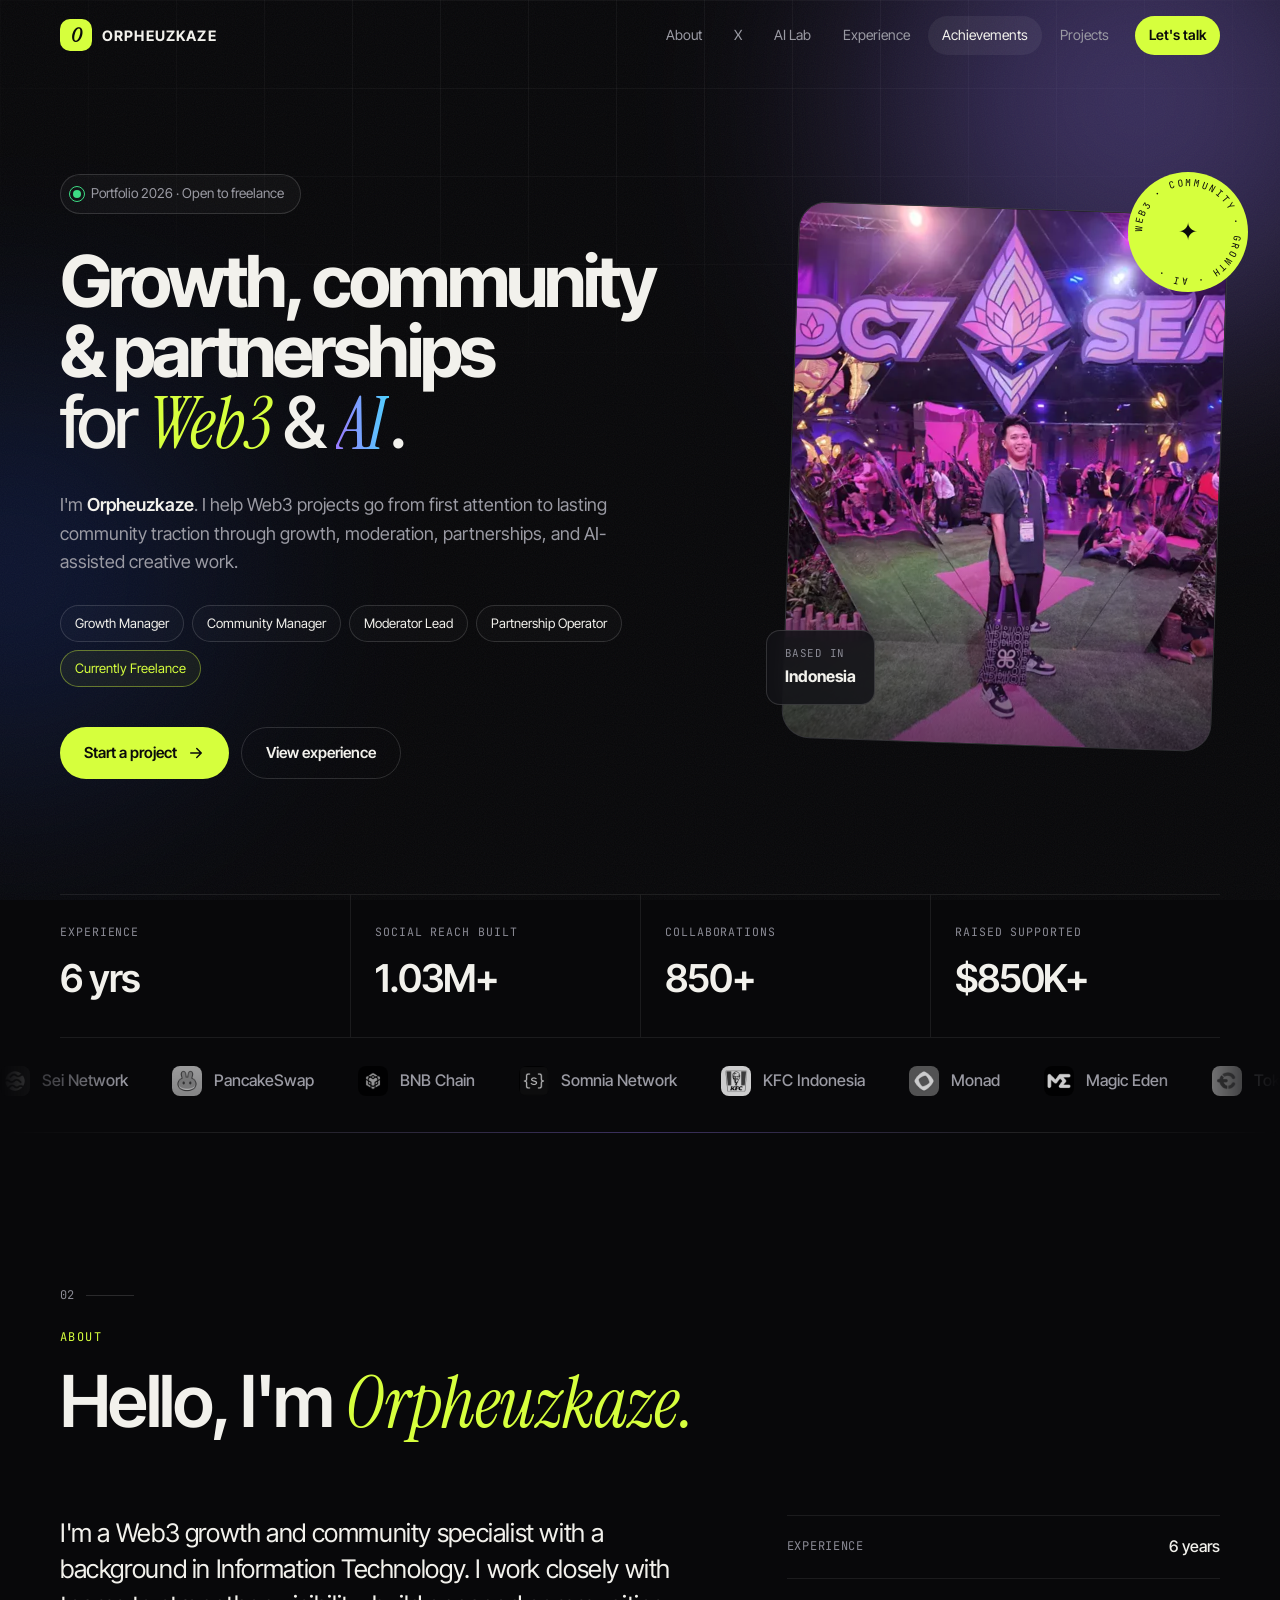
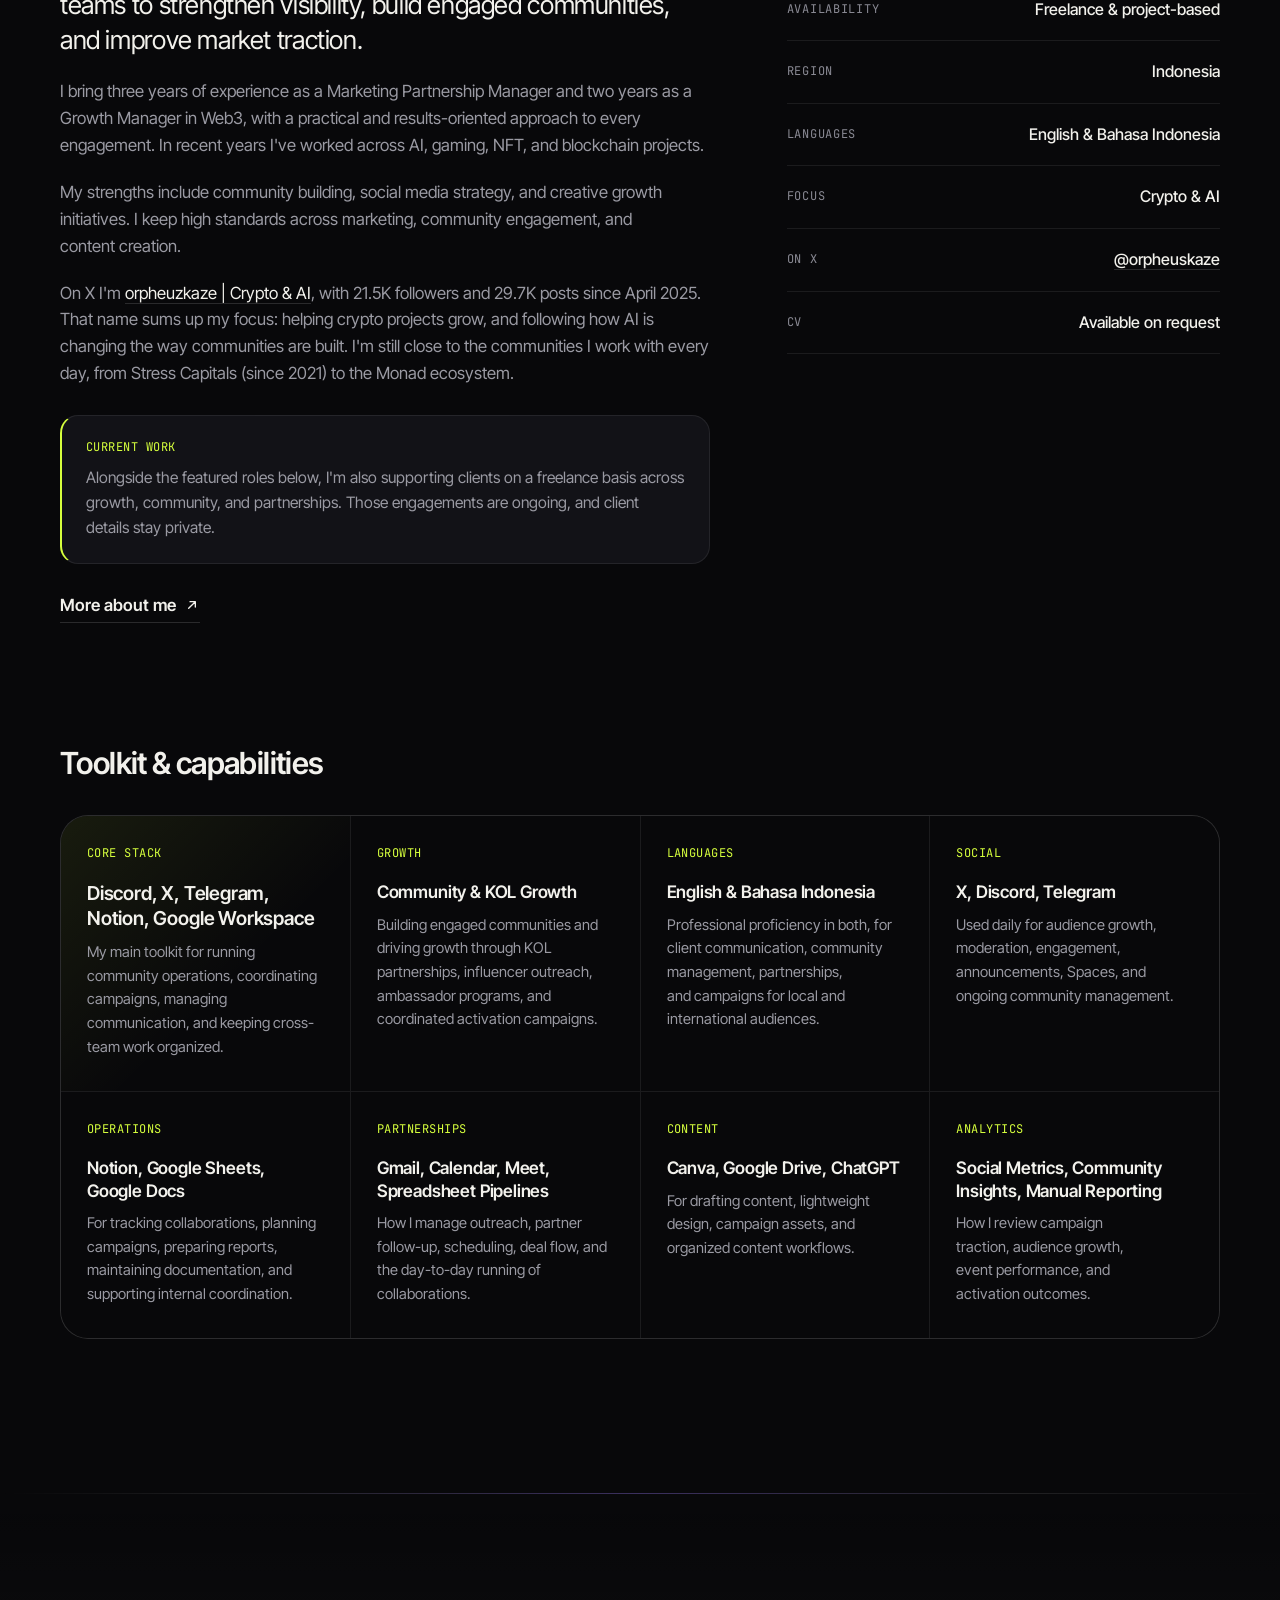
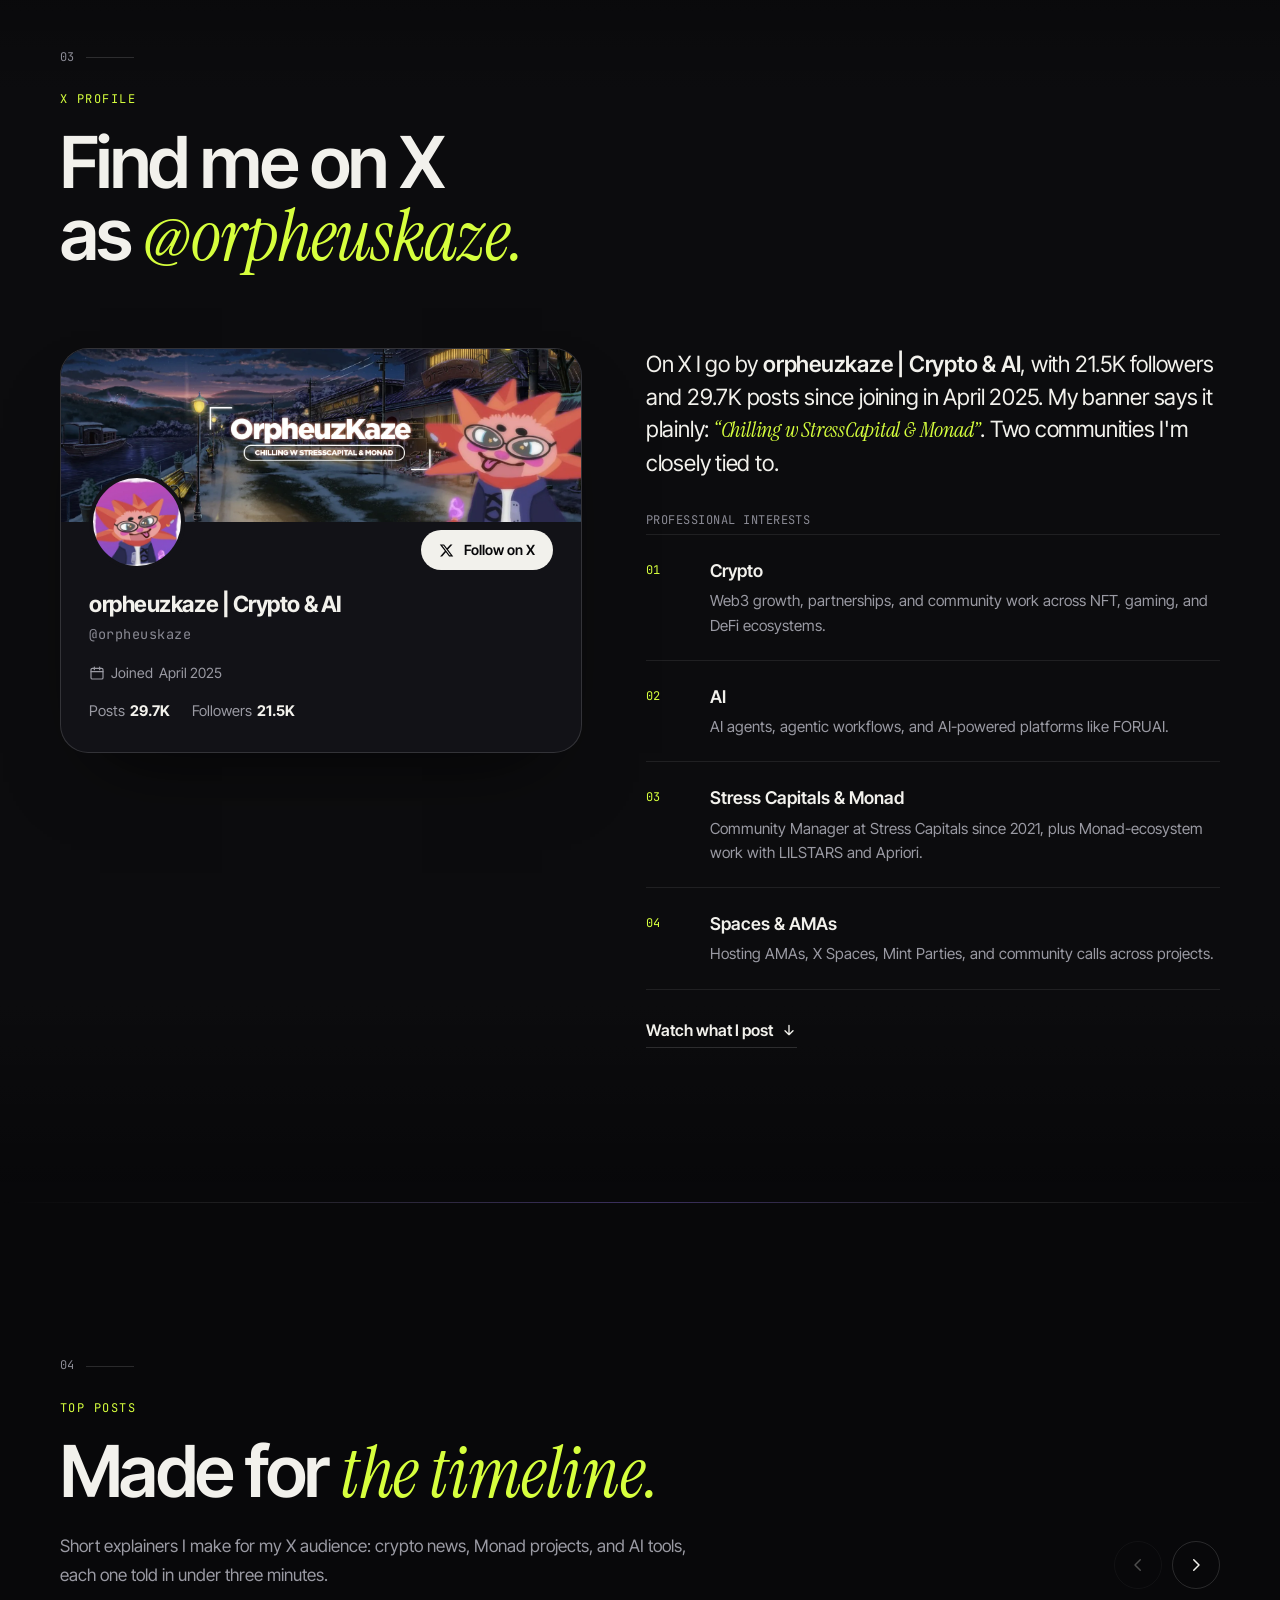
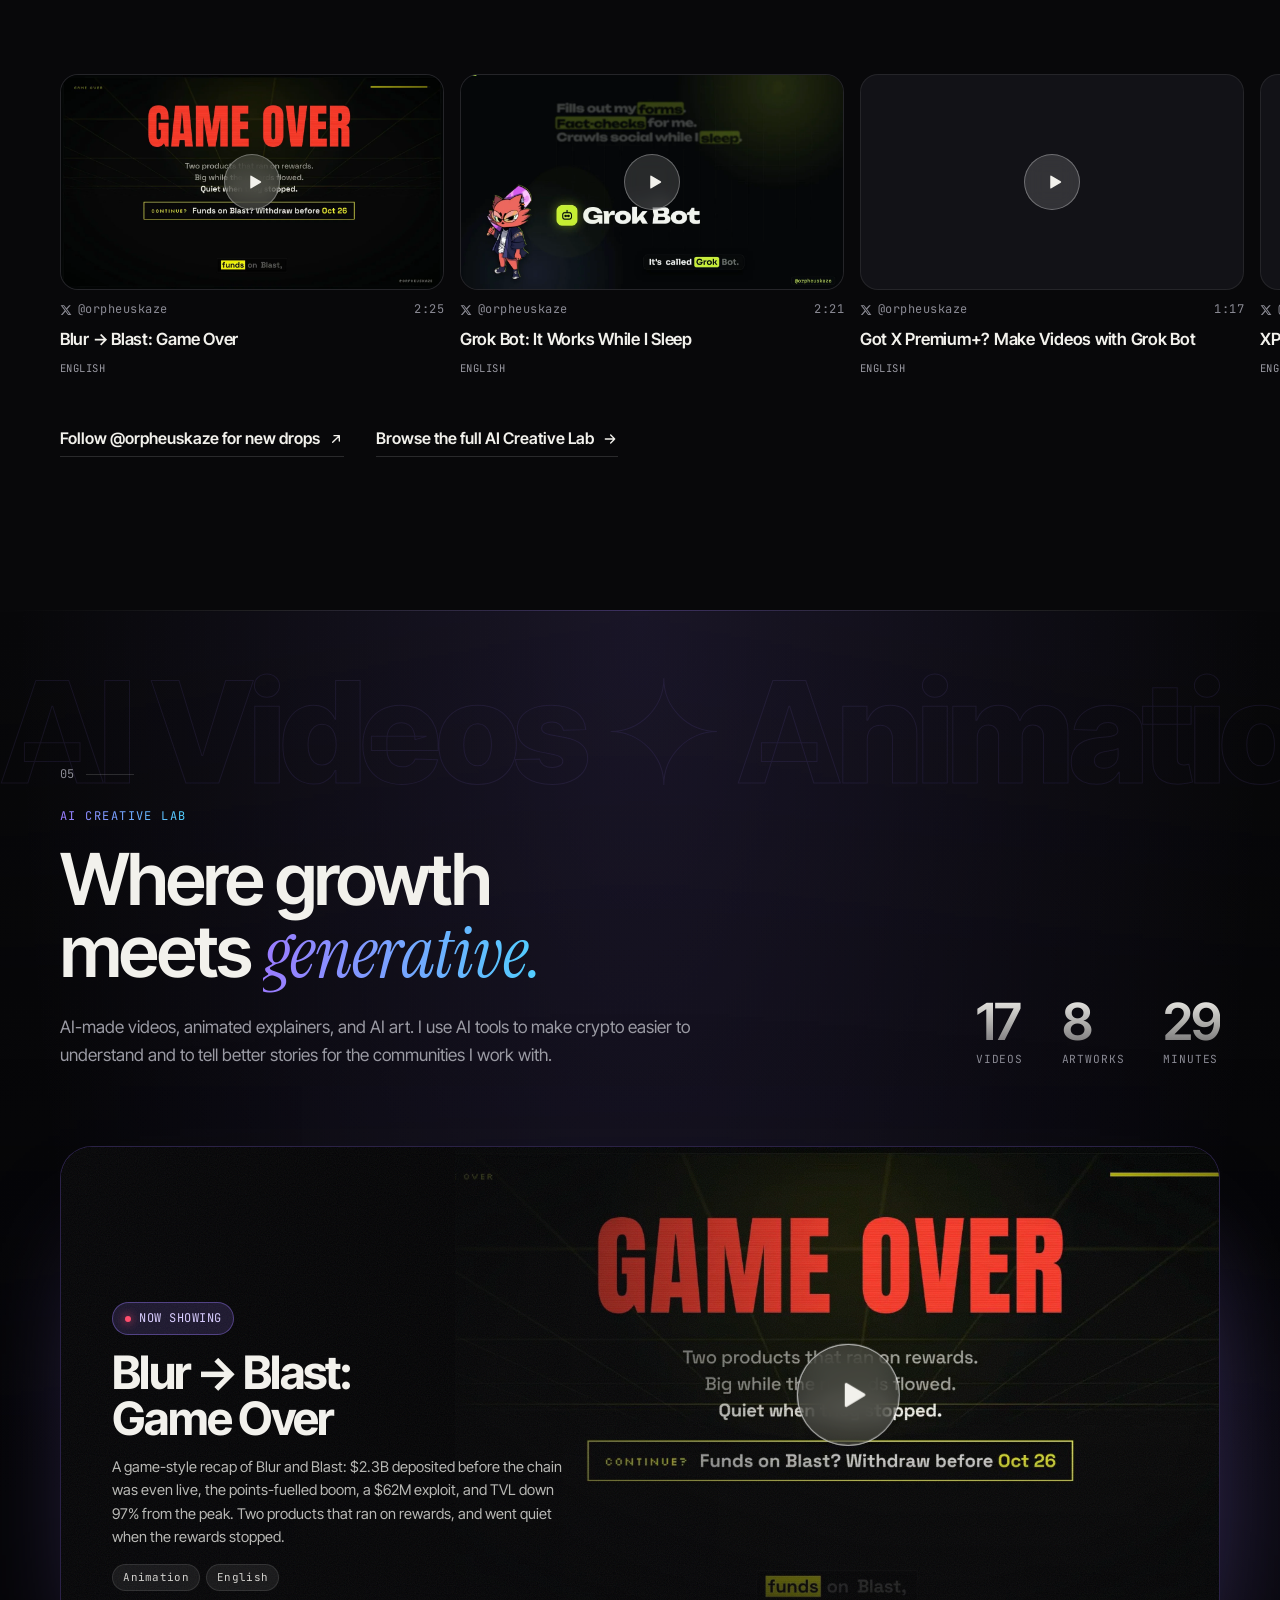
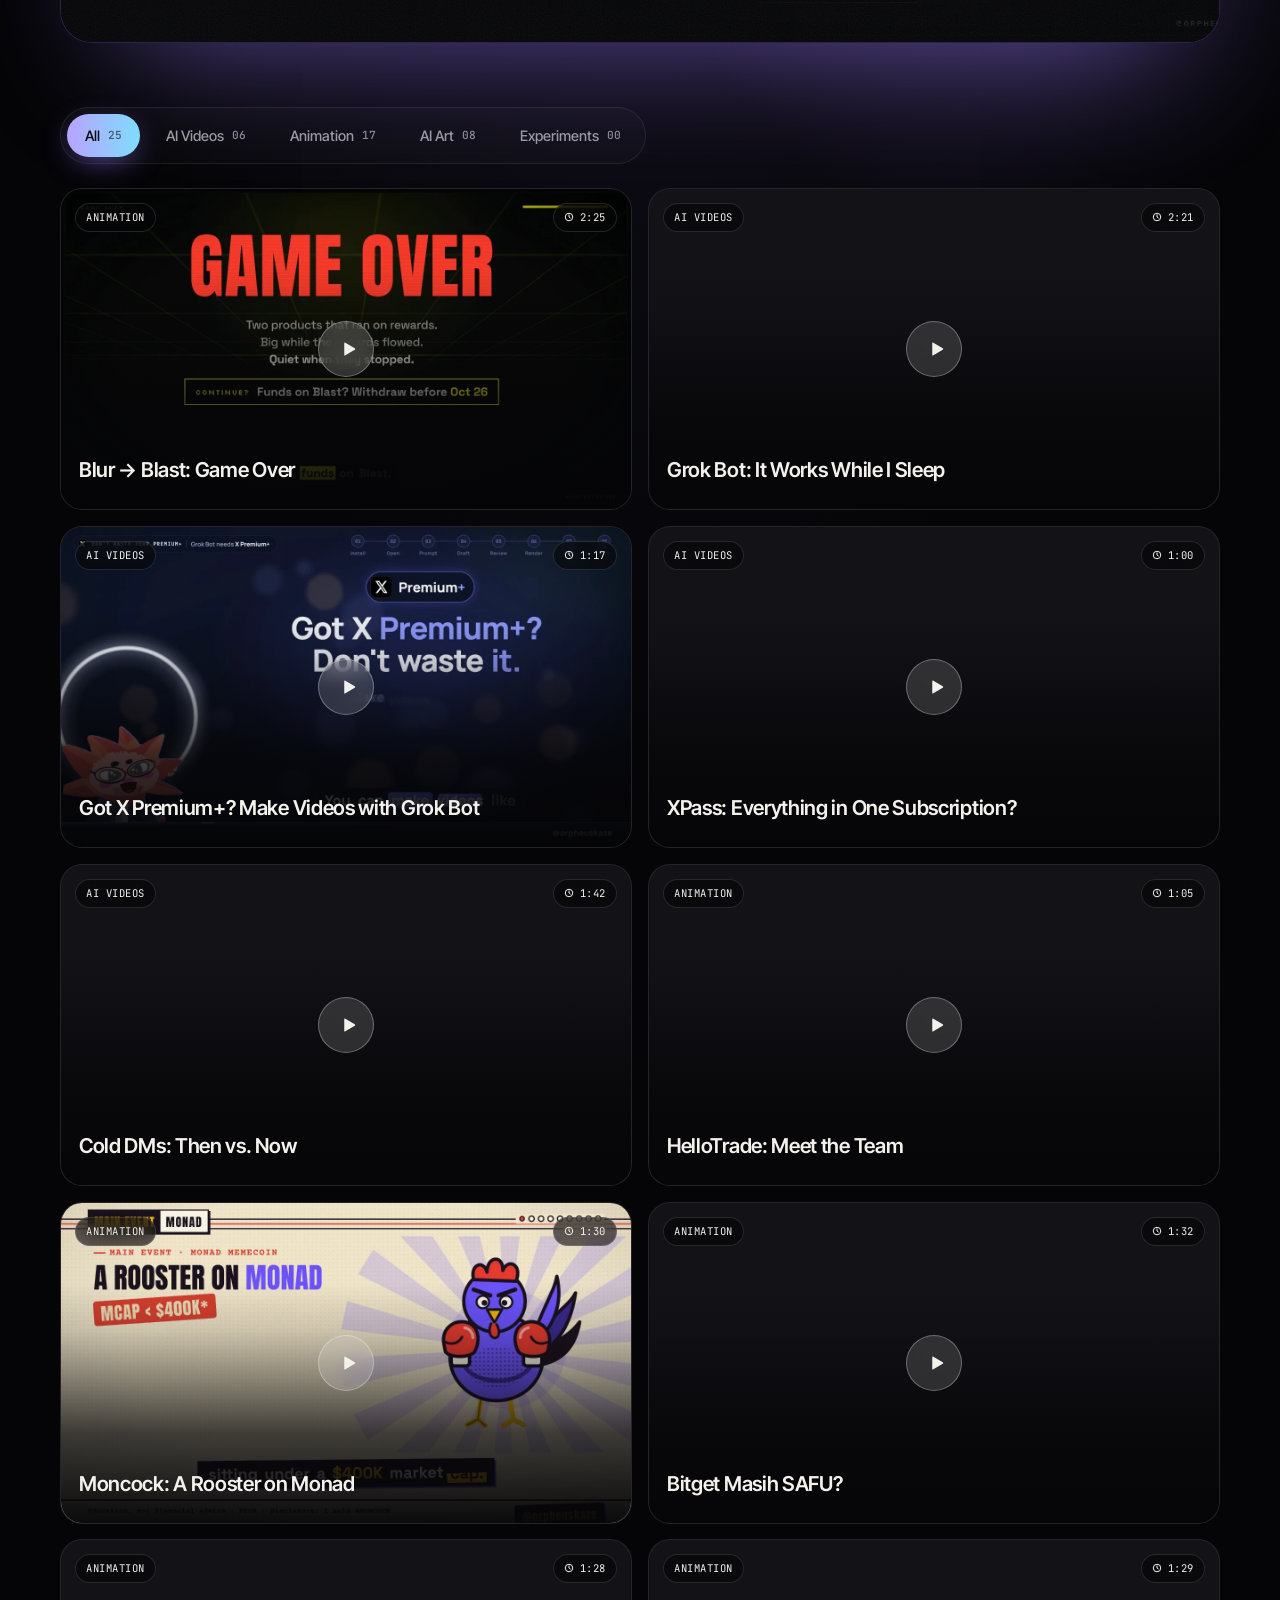
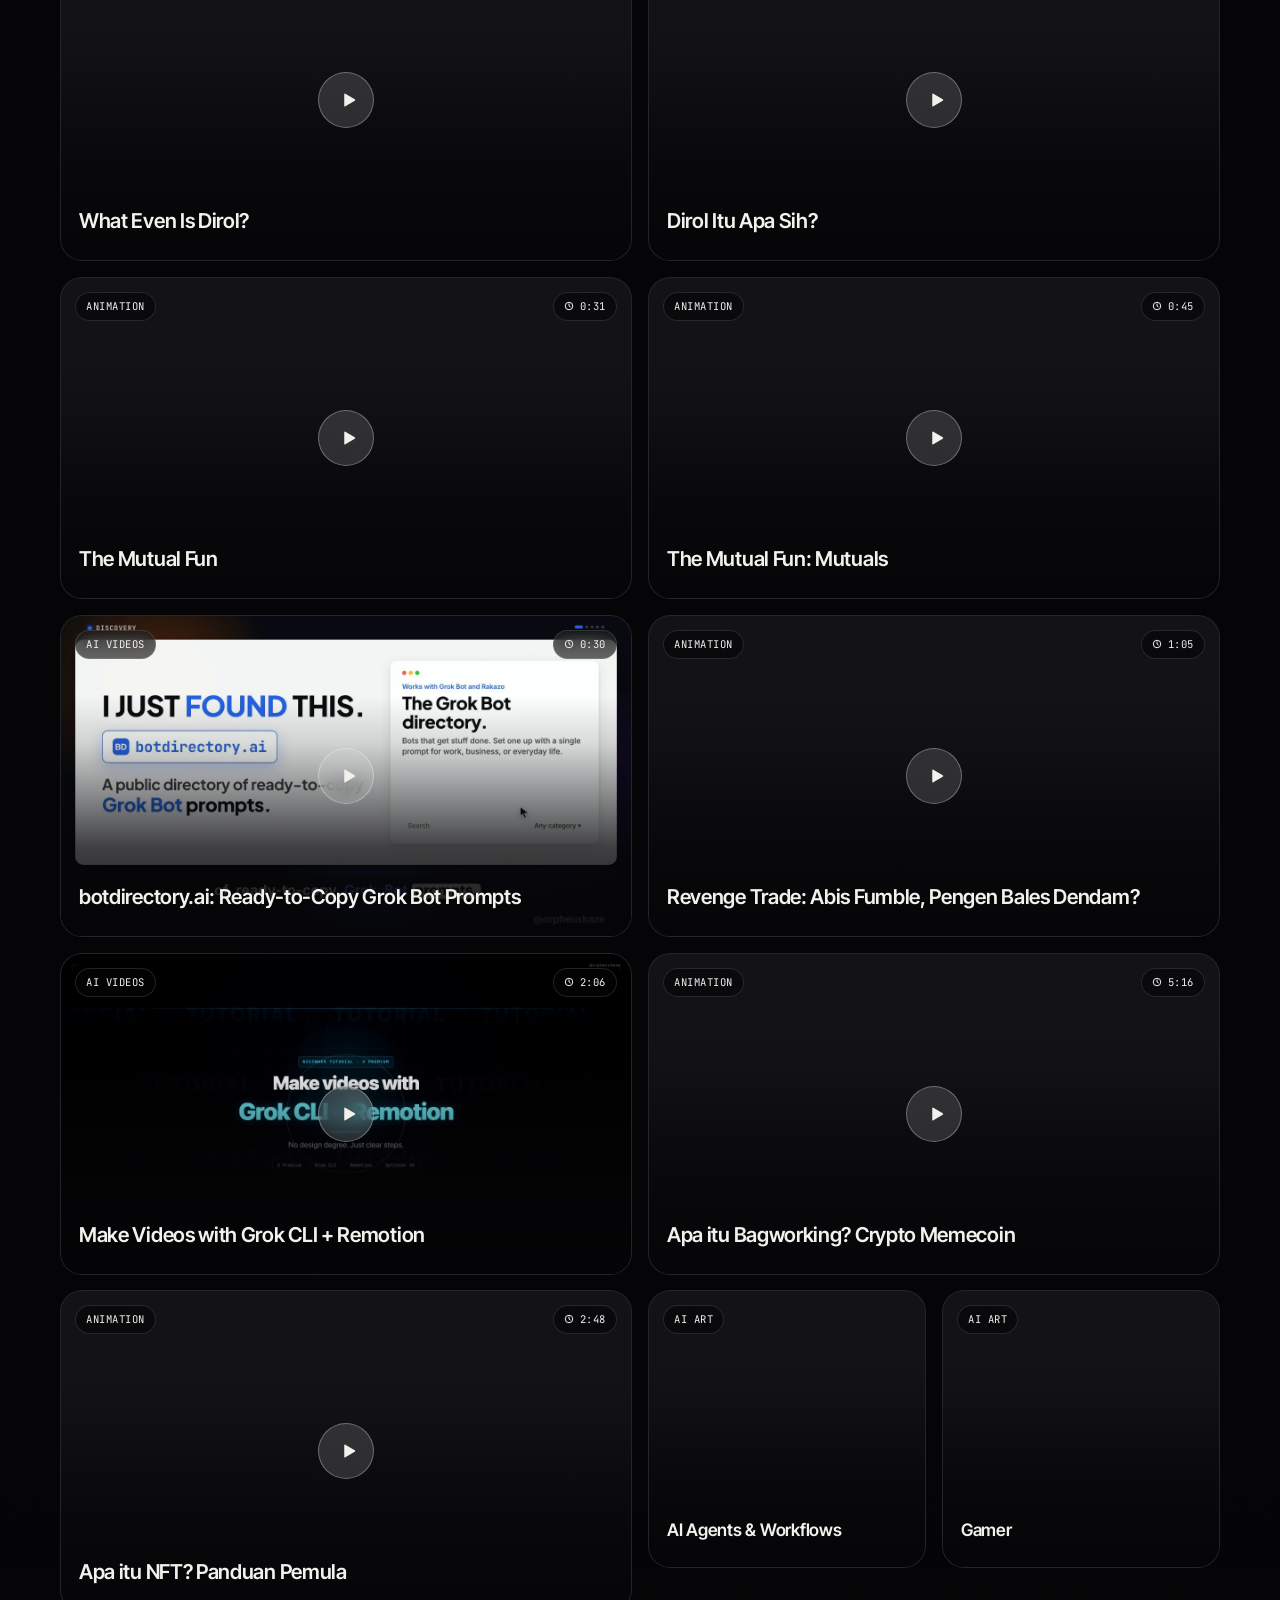
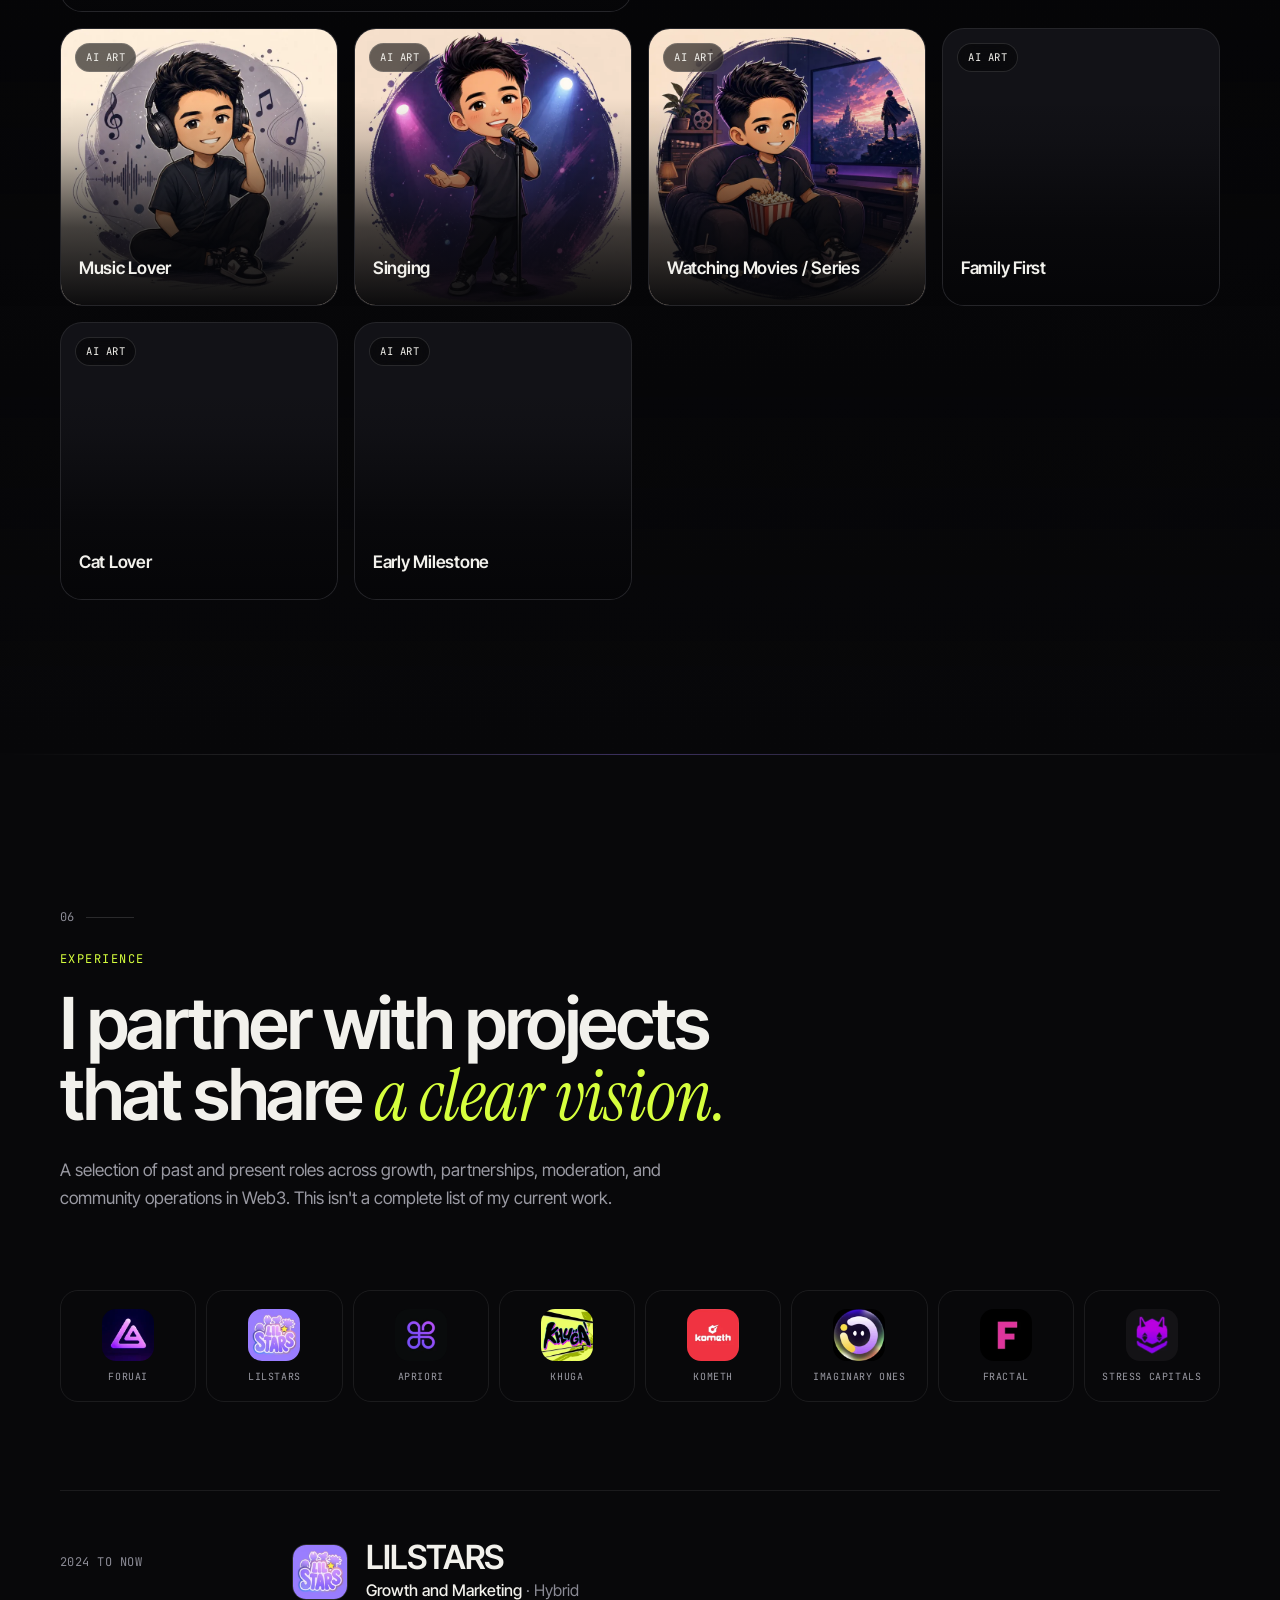
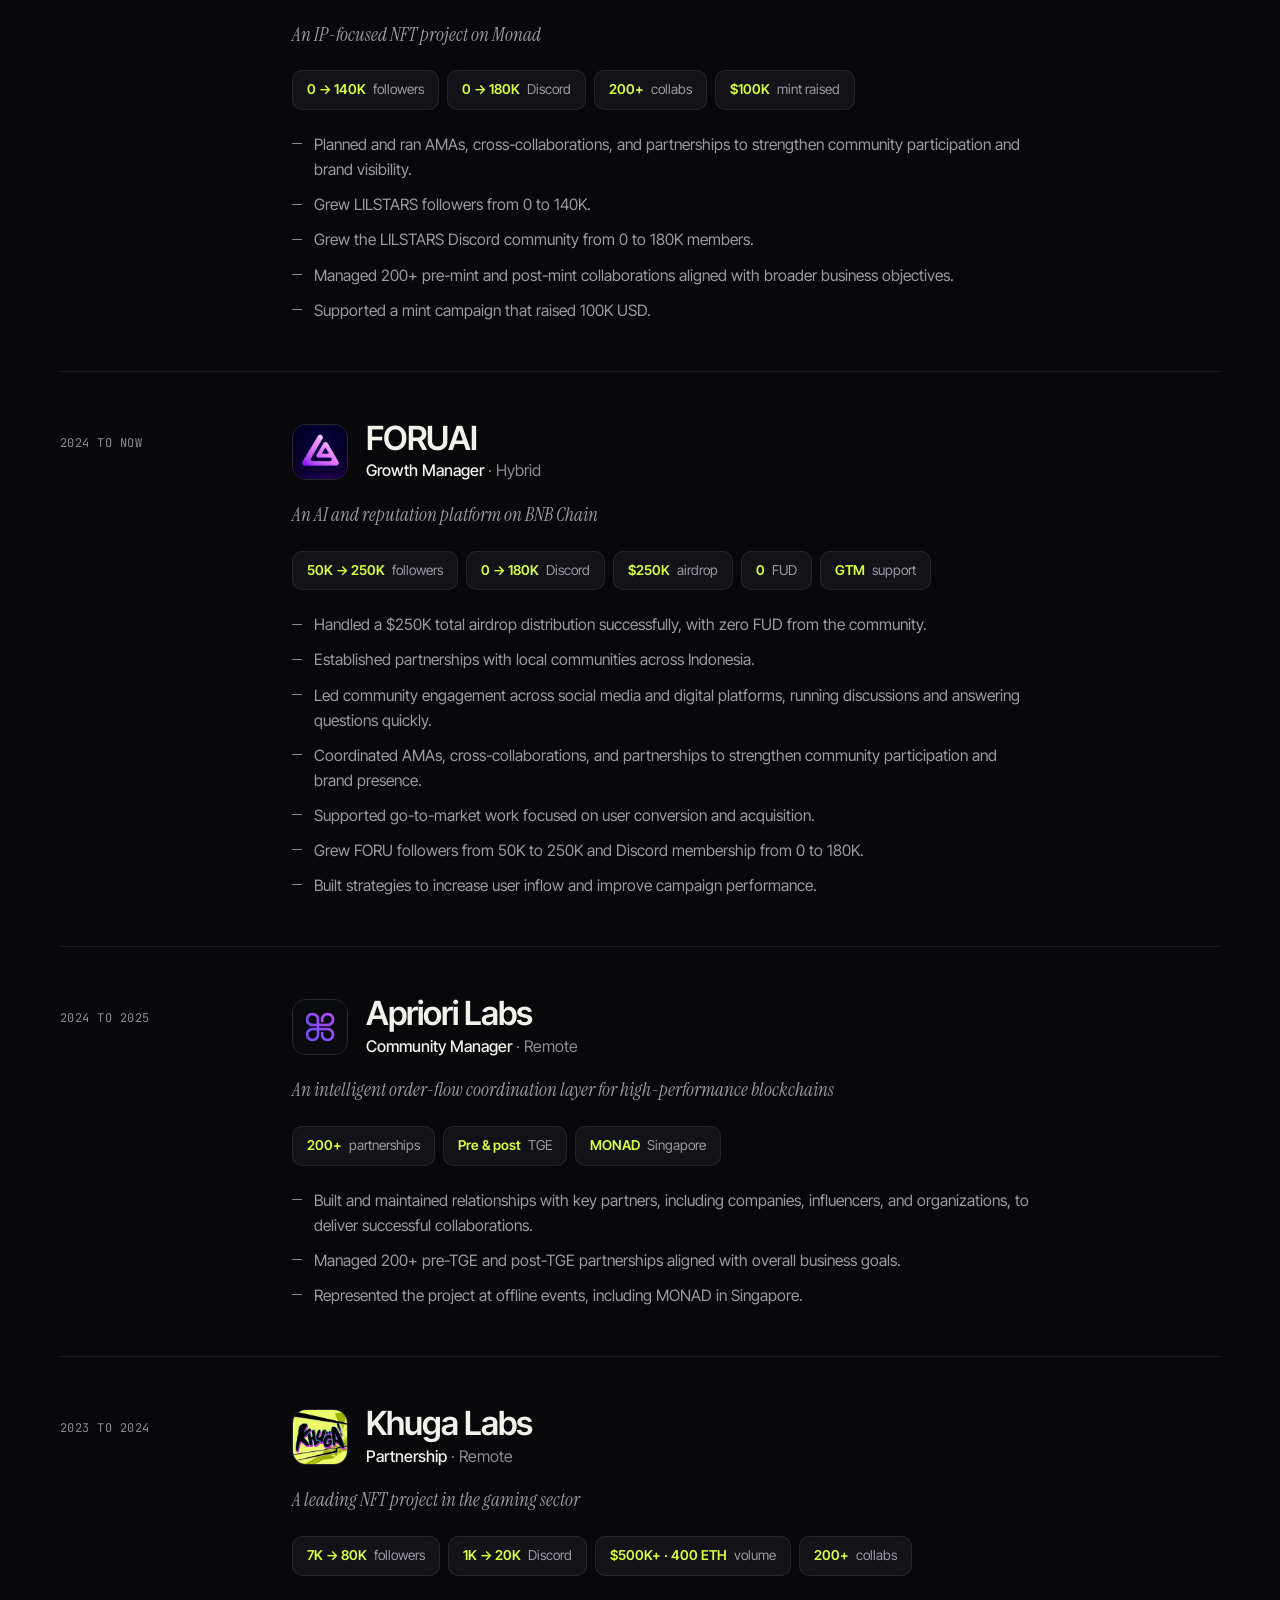
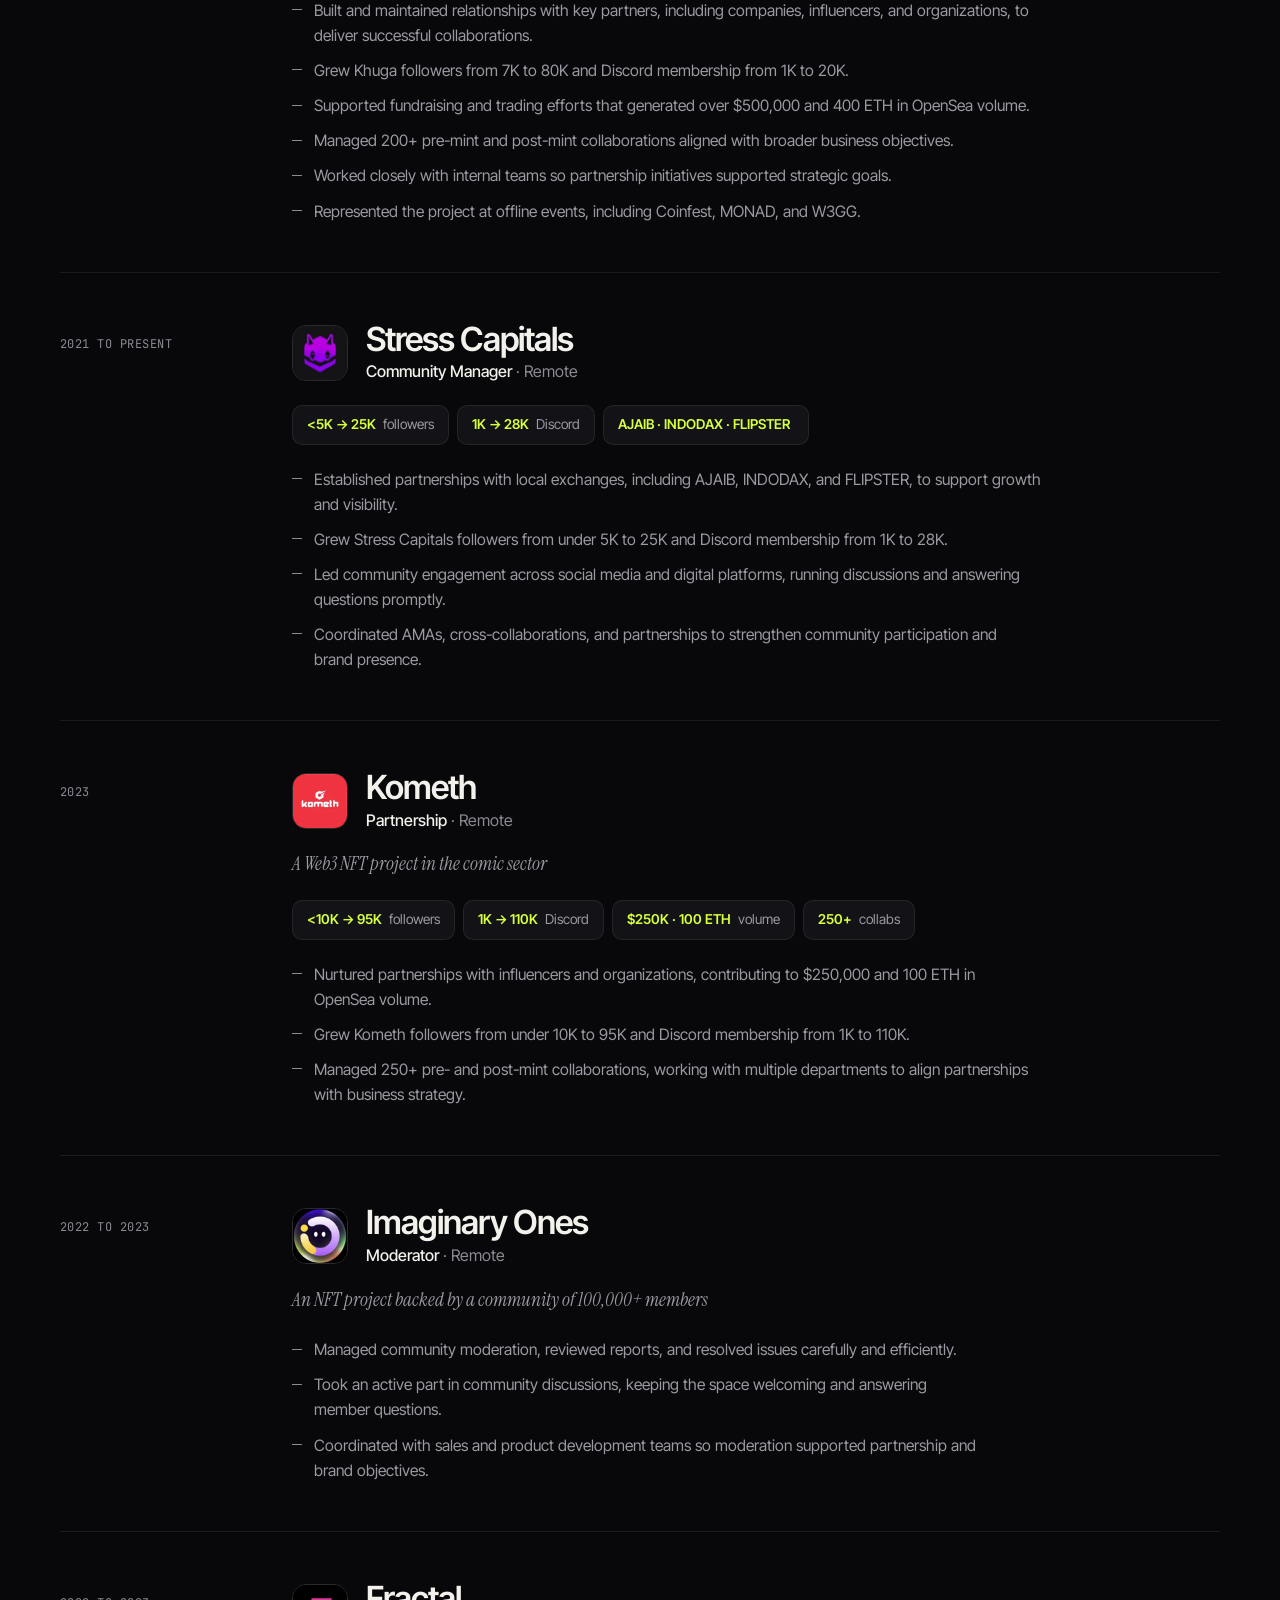
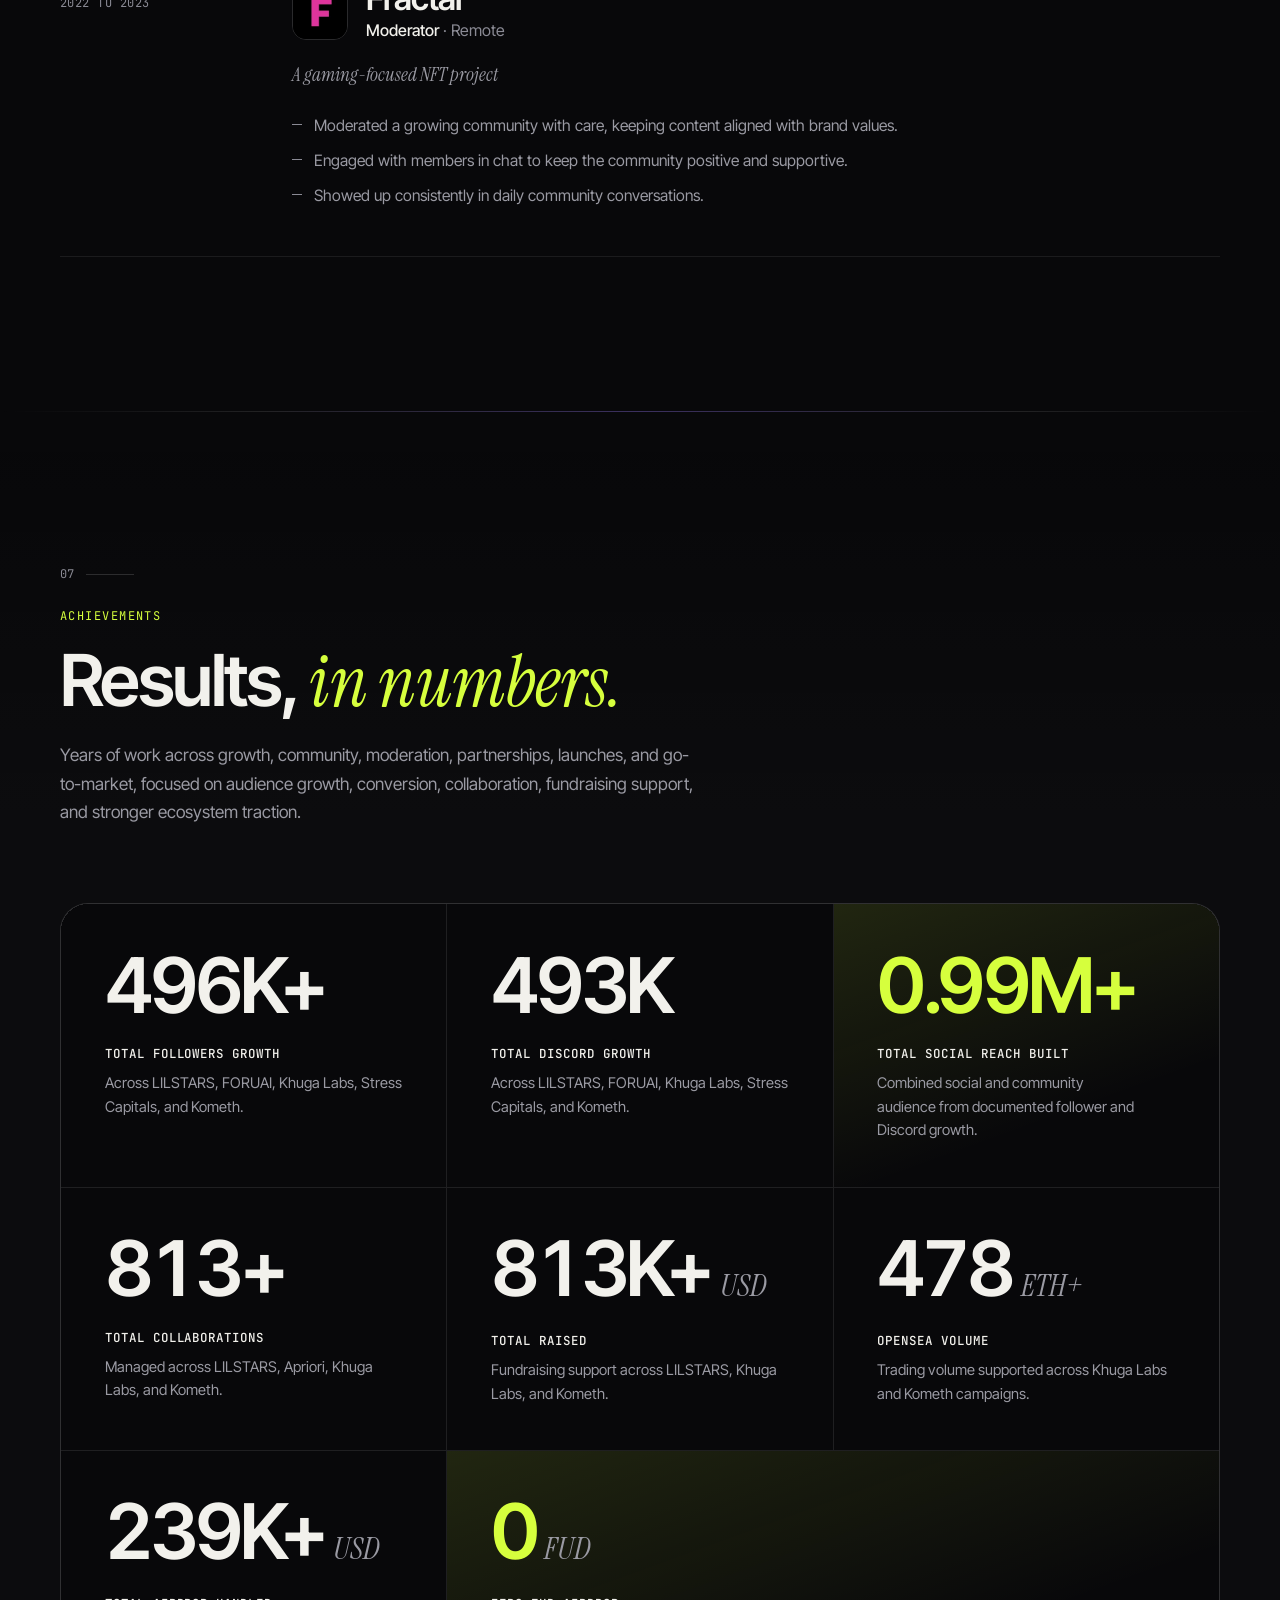
==== commit a6f88ab5: "Add FORUAI $250K airdrop (zero FUD) to experience and achievements - FORUAI job card: "$250K airdrop" ====
--- a/index.html
+++ b/index.html
@@ -548,9 +548,12 @@
                 <ul class="job__metrics">
                   <li><strong>50K → 250K</strong> followers</li>
                   <li><strong>0 → 180K</strong> Discord</li>
+                  <li><strong>$250K</strong> airdrop</li>
+                  <li><strong>0</strong> FUD</li>
                   <li><strong>GTM</strong> support</li>
                 </ul>
                 <ul class="job__list">
+                  <li>Handled a $250K total airdrop distribution successfully, with zero FUD from the community.</li>
                   <li>Established partnerships with local communities across Indonesia.</li>
                   <li>Led community engagement across social media and digital platforms, running discussions and answering questions quickly.</li>
                   <li>Coordinated AMAs, cross-collaborations, and partnerships to strengthen community participation and brand presence.</li>
@@ -747,6 +750,16 @@
               <span class="stat__num" data-count="500">500</span><span class="stat__unit">ETH+</span>
               <h3>OpenSea Volume</h3>
               <p>Trading volume supported across Khuga Labs and Kometh campaigns.</p>
+            </article>
+            <article class="stat" data-reveal>
+              <span class="stat__num" data-count="250000">250K+</span><span class="stat__unit">USD</span>
+              <h3>Total Airdrop Handled</h3>
+              <p>Airdrop distribution run end to end for FORUAI.</p>
+            </article>
+            <article class="stat stat--hl" data-reveal>
+              <span class="stat__num" data-count="0">0</span><span class="stat__unit">FUD</span>
+              <h3>Zero-FUD Airdrop</h3>
+              <p>The full FORUAI airdrop was delivered without community FUD.</p>
             </article>
           </div>
 
--- a/portfolio.css
+++ b/portfolio.css
@@ -681,6 +681,10 @@
 .stat__unit { margin-left: 8px; font-family: var(--font-serif); font-style: italic; font-size: clamp(1.4rem, 2.4vw, 2rem); color: var(--muted); }
 .stat h3 { margin-top: 20px; font-family: var(--font-mono); font-size: 0.78rem; letter-spacing: 0.08em; text-transform: uppercase; font-weight: 500; }
 .stat p { margin-top: 8px; font-size: 0.92rem; color: var(--muted); max-width: 320px; }
+/* 3-column grid: if the last row would have one empty cell, let the last stat fill it */
+@media (min-width: 901px) {
+  .stats > .stat:last-child:nth-child(3n + 2) { grid-column: span 2; }
+}
 
 .events { margin-top: clamp(72px, 9vw, 120px); }
 .events__grid { display: grid; grid-template-columns: 1fr 1fr; gap: 20px; }
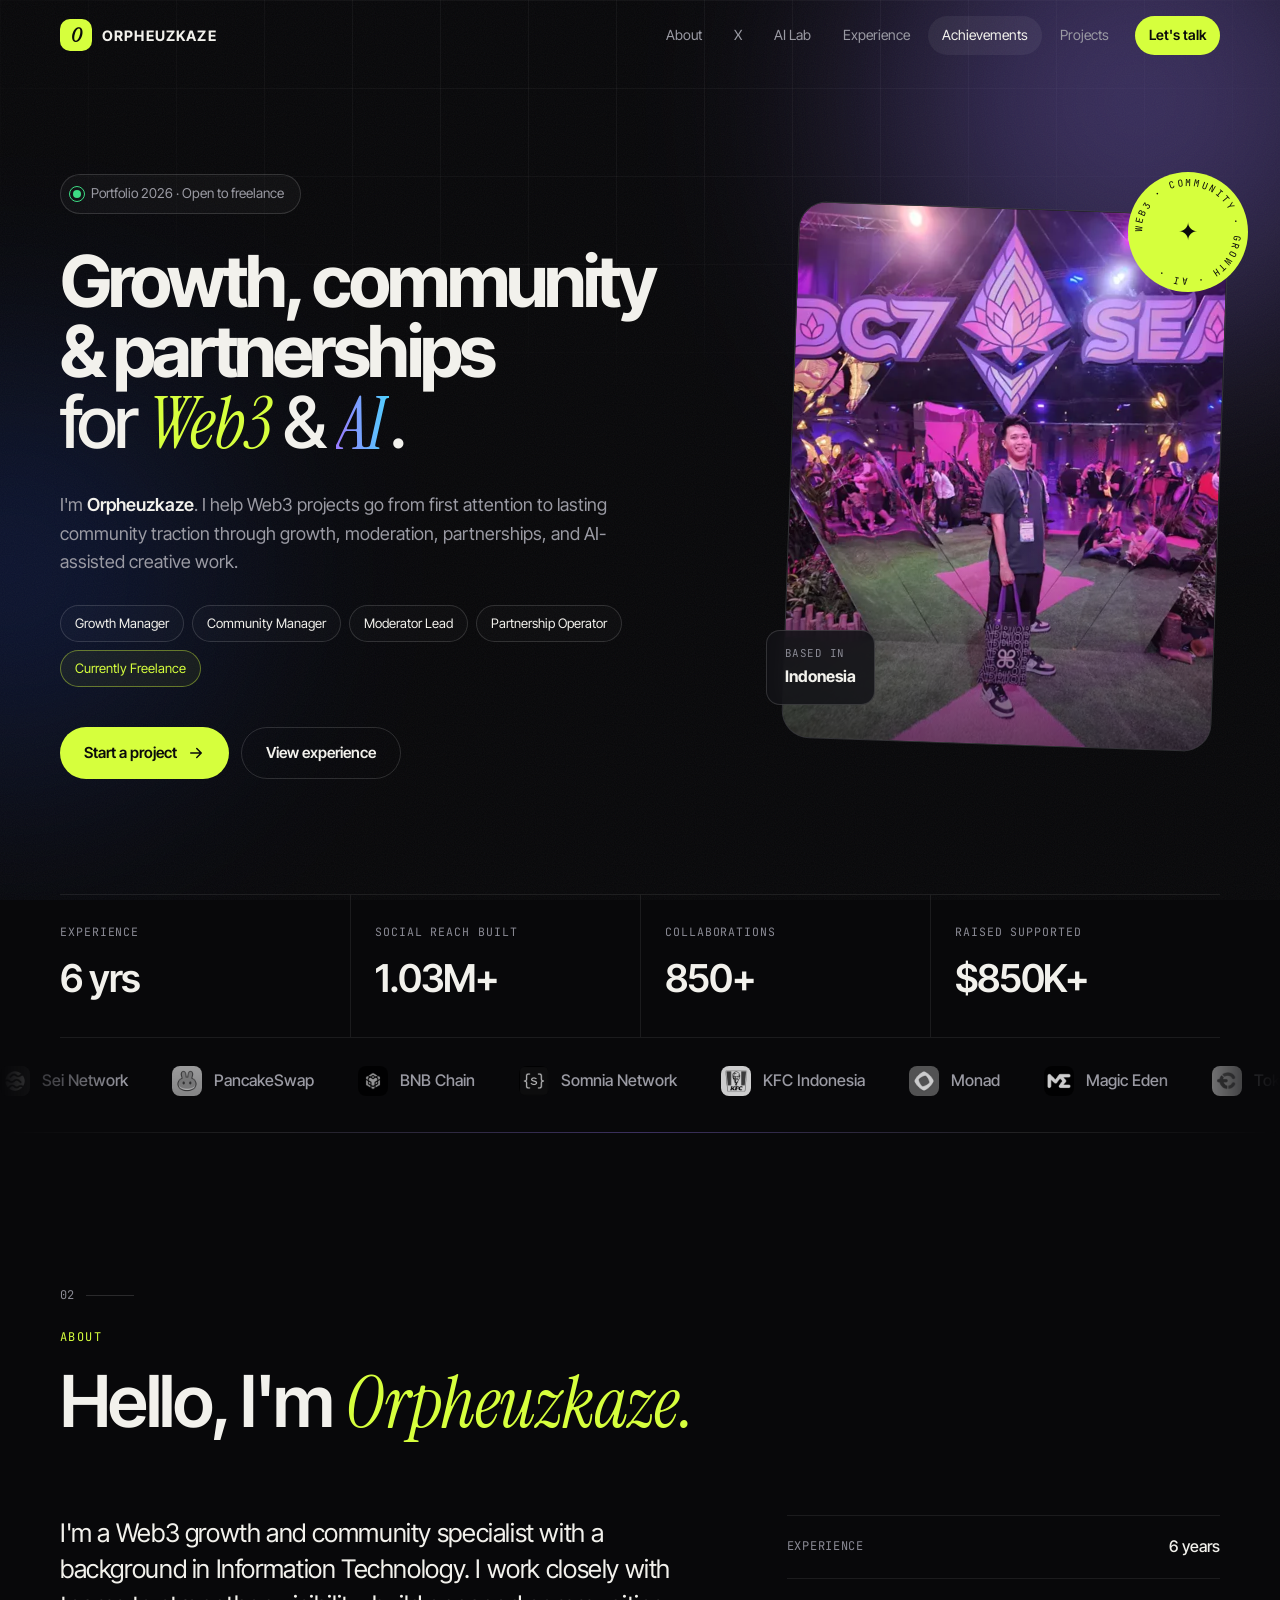
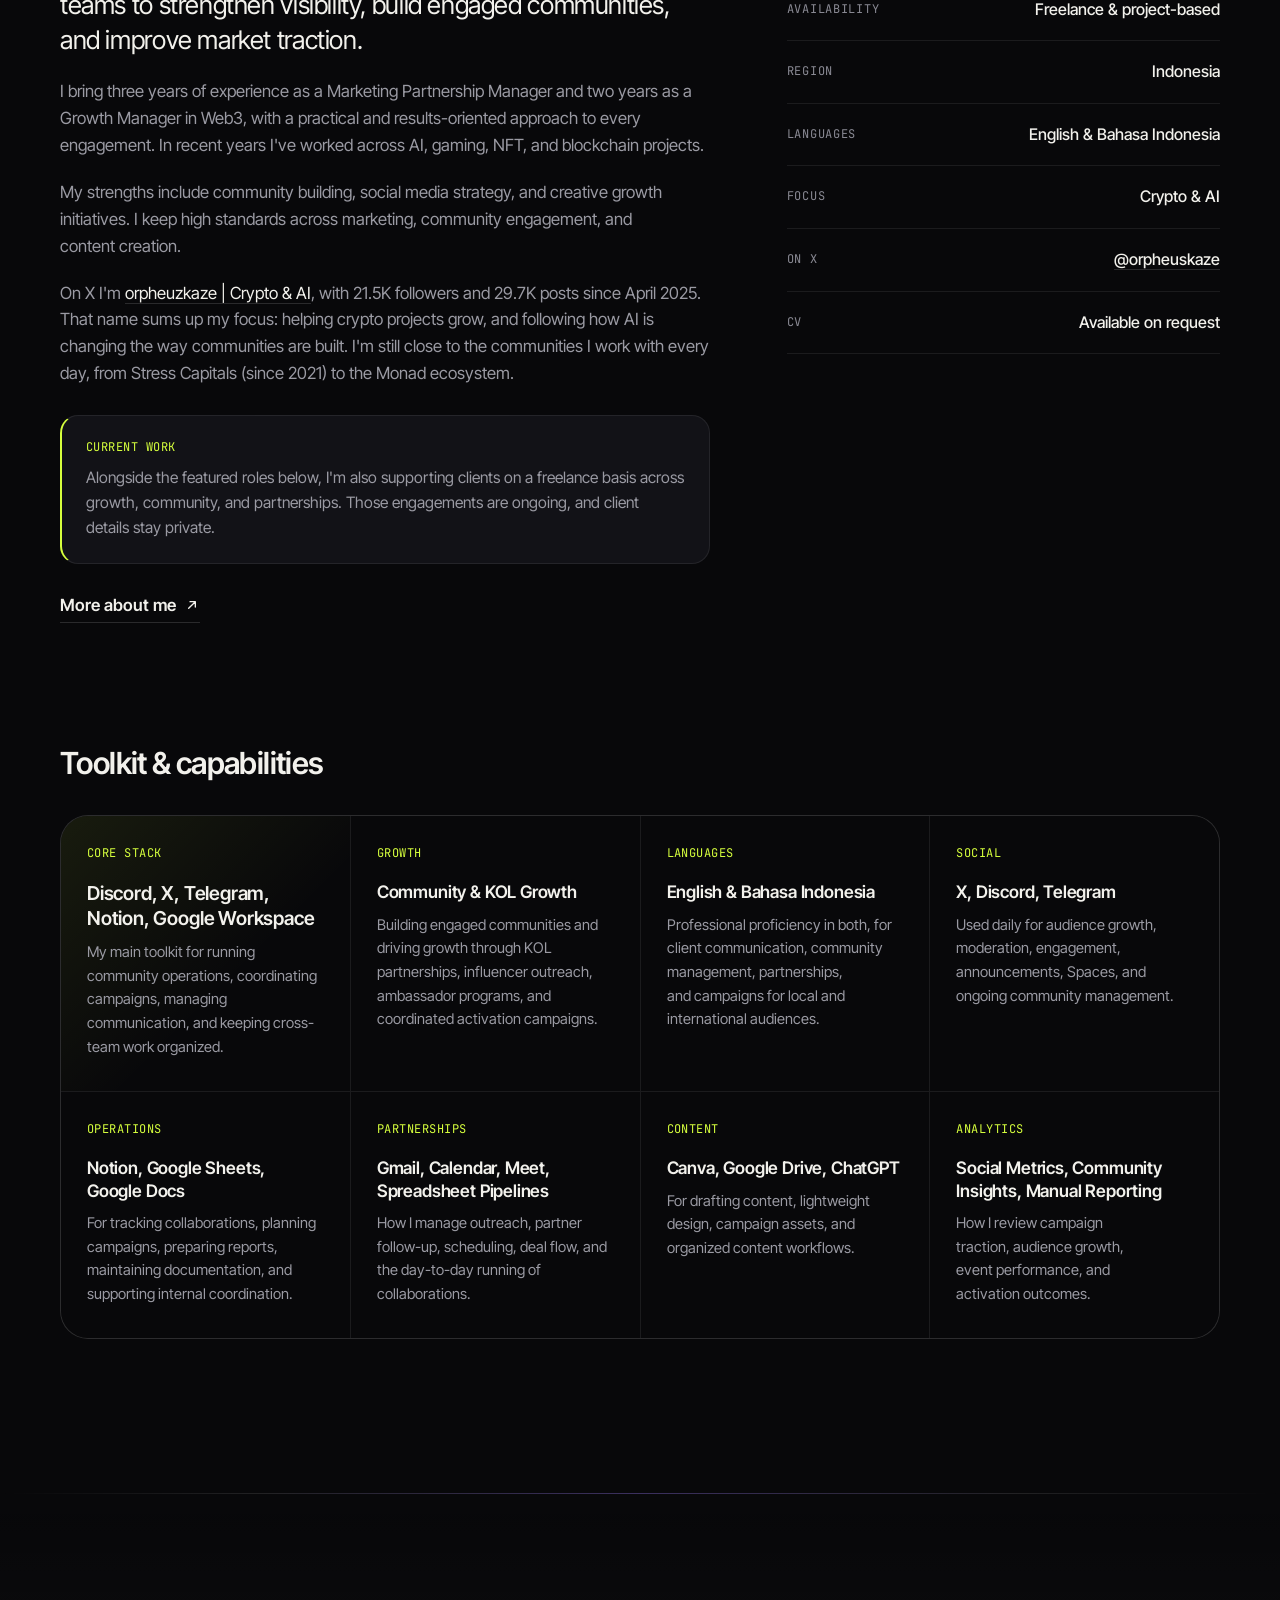
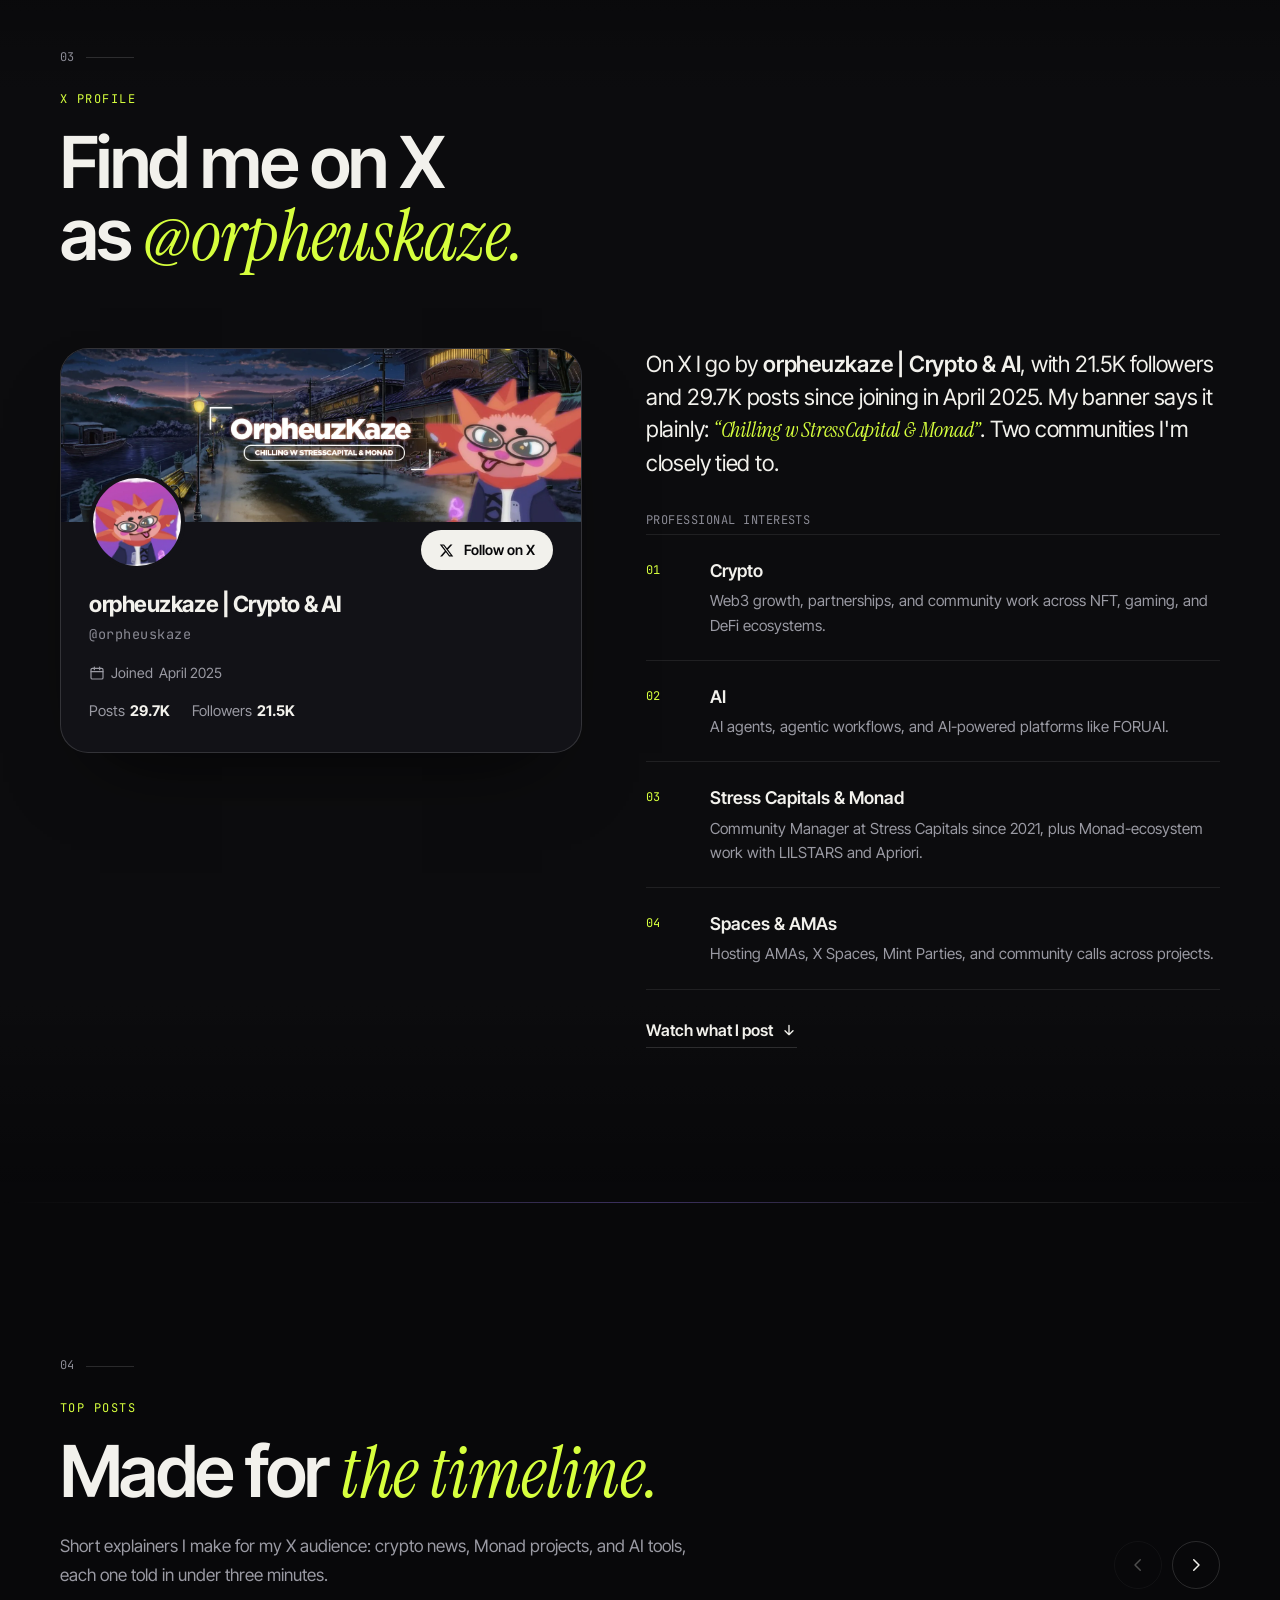
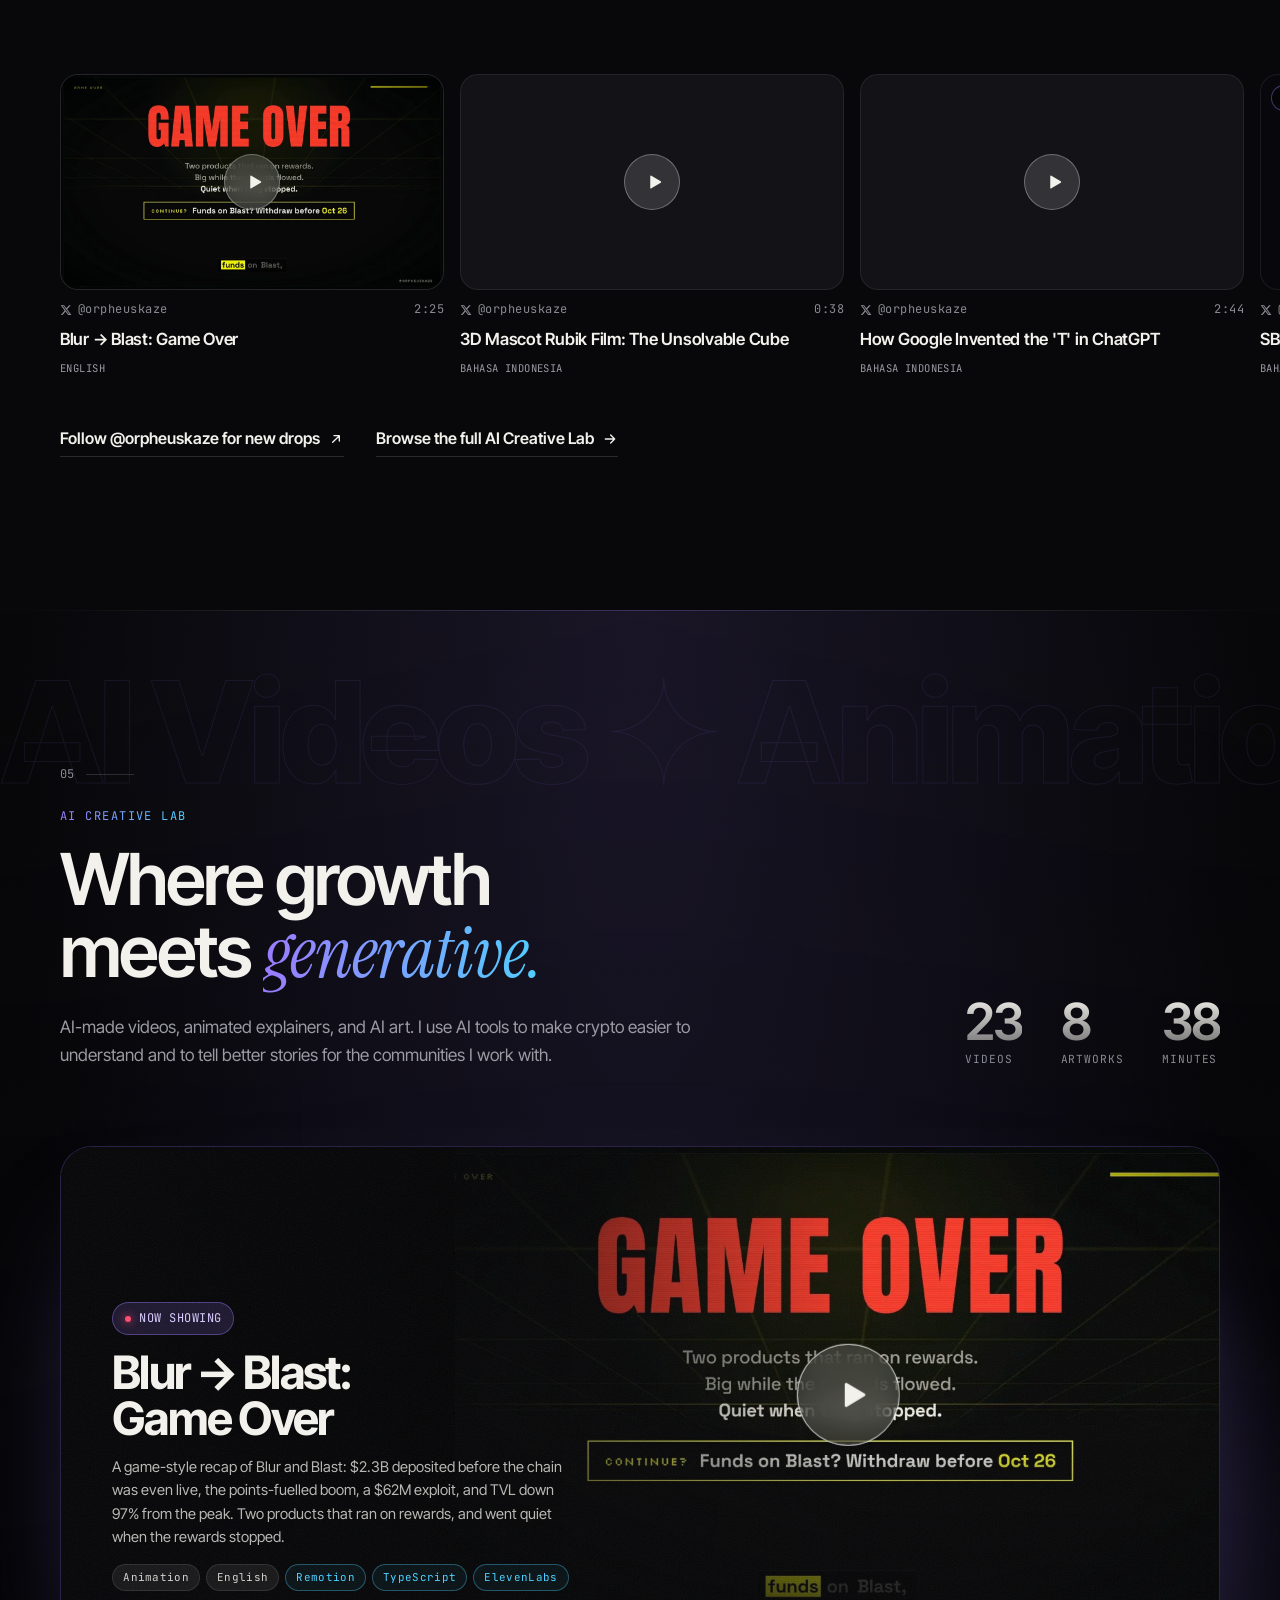
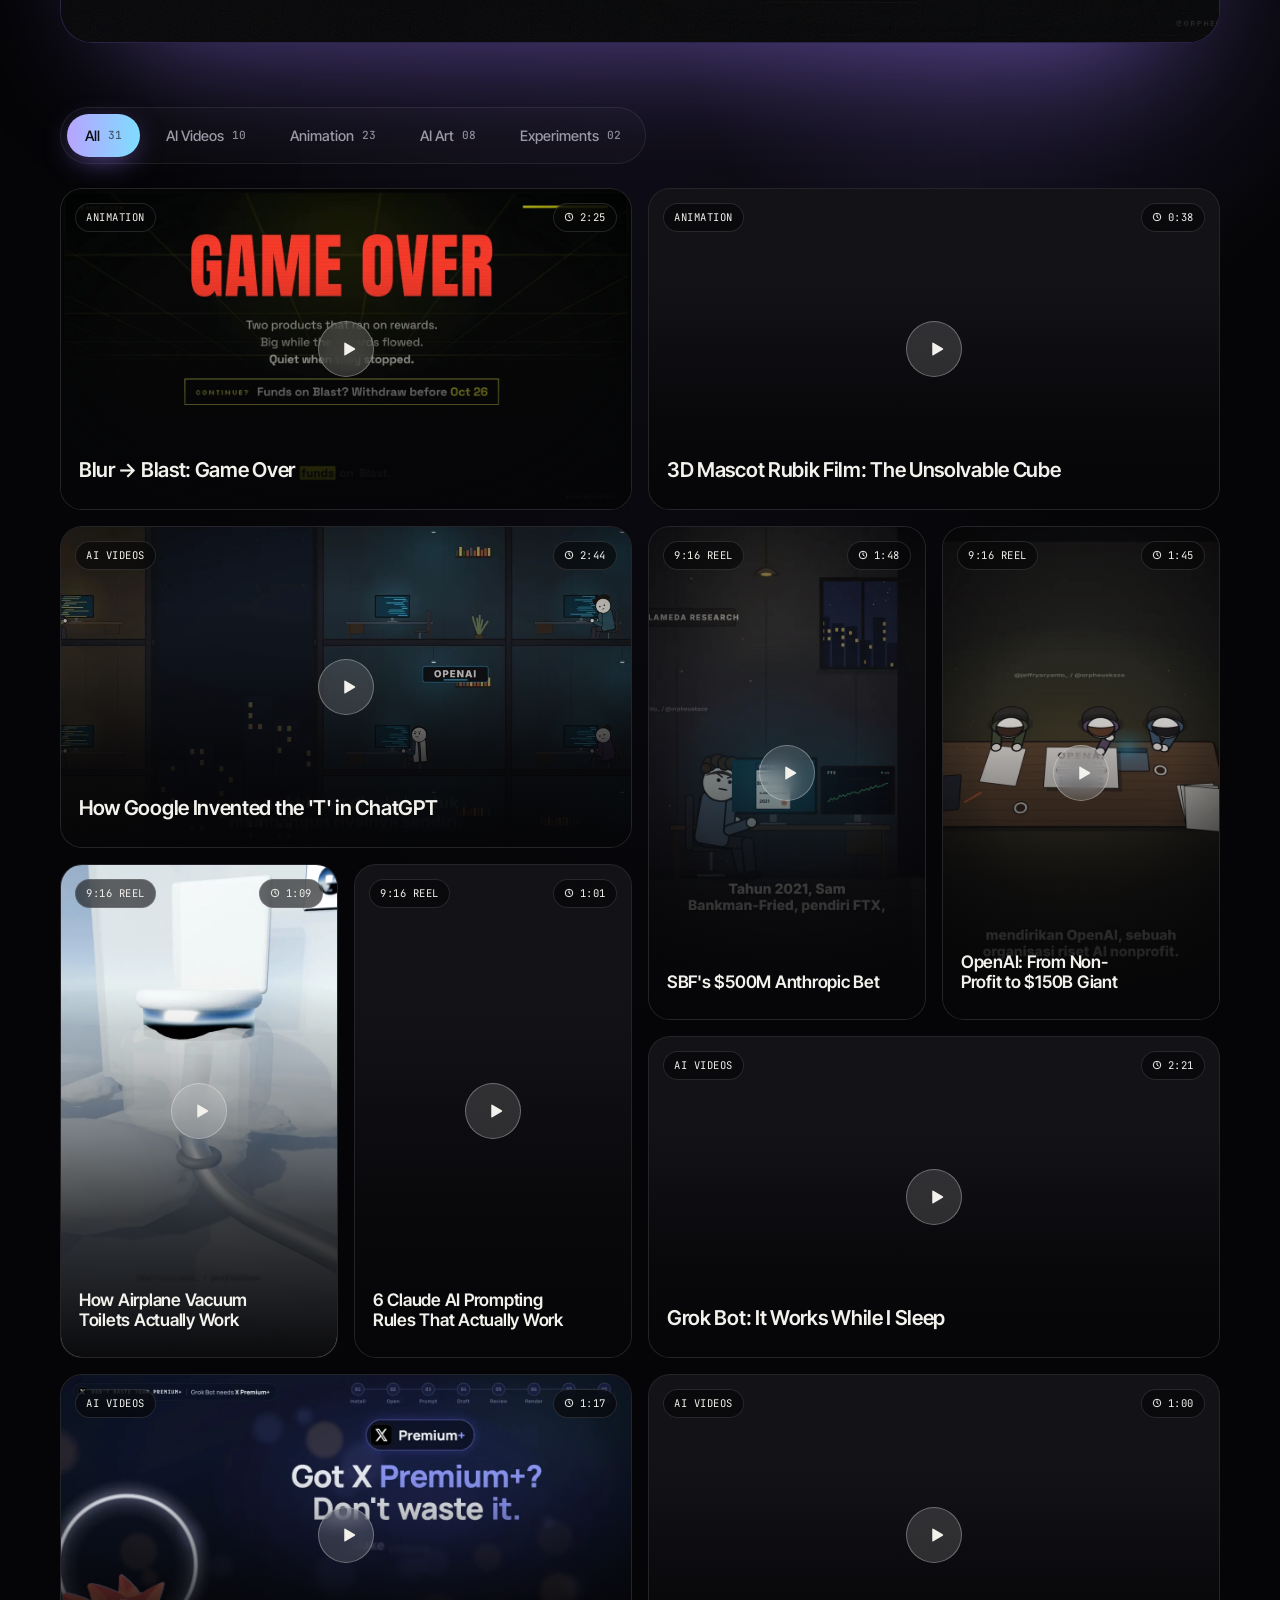
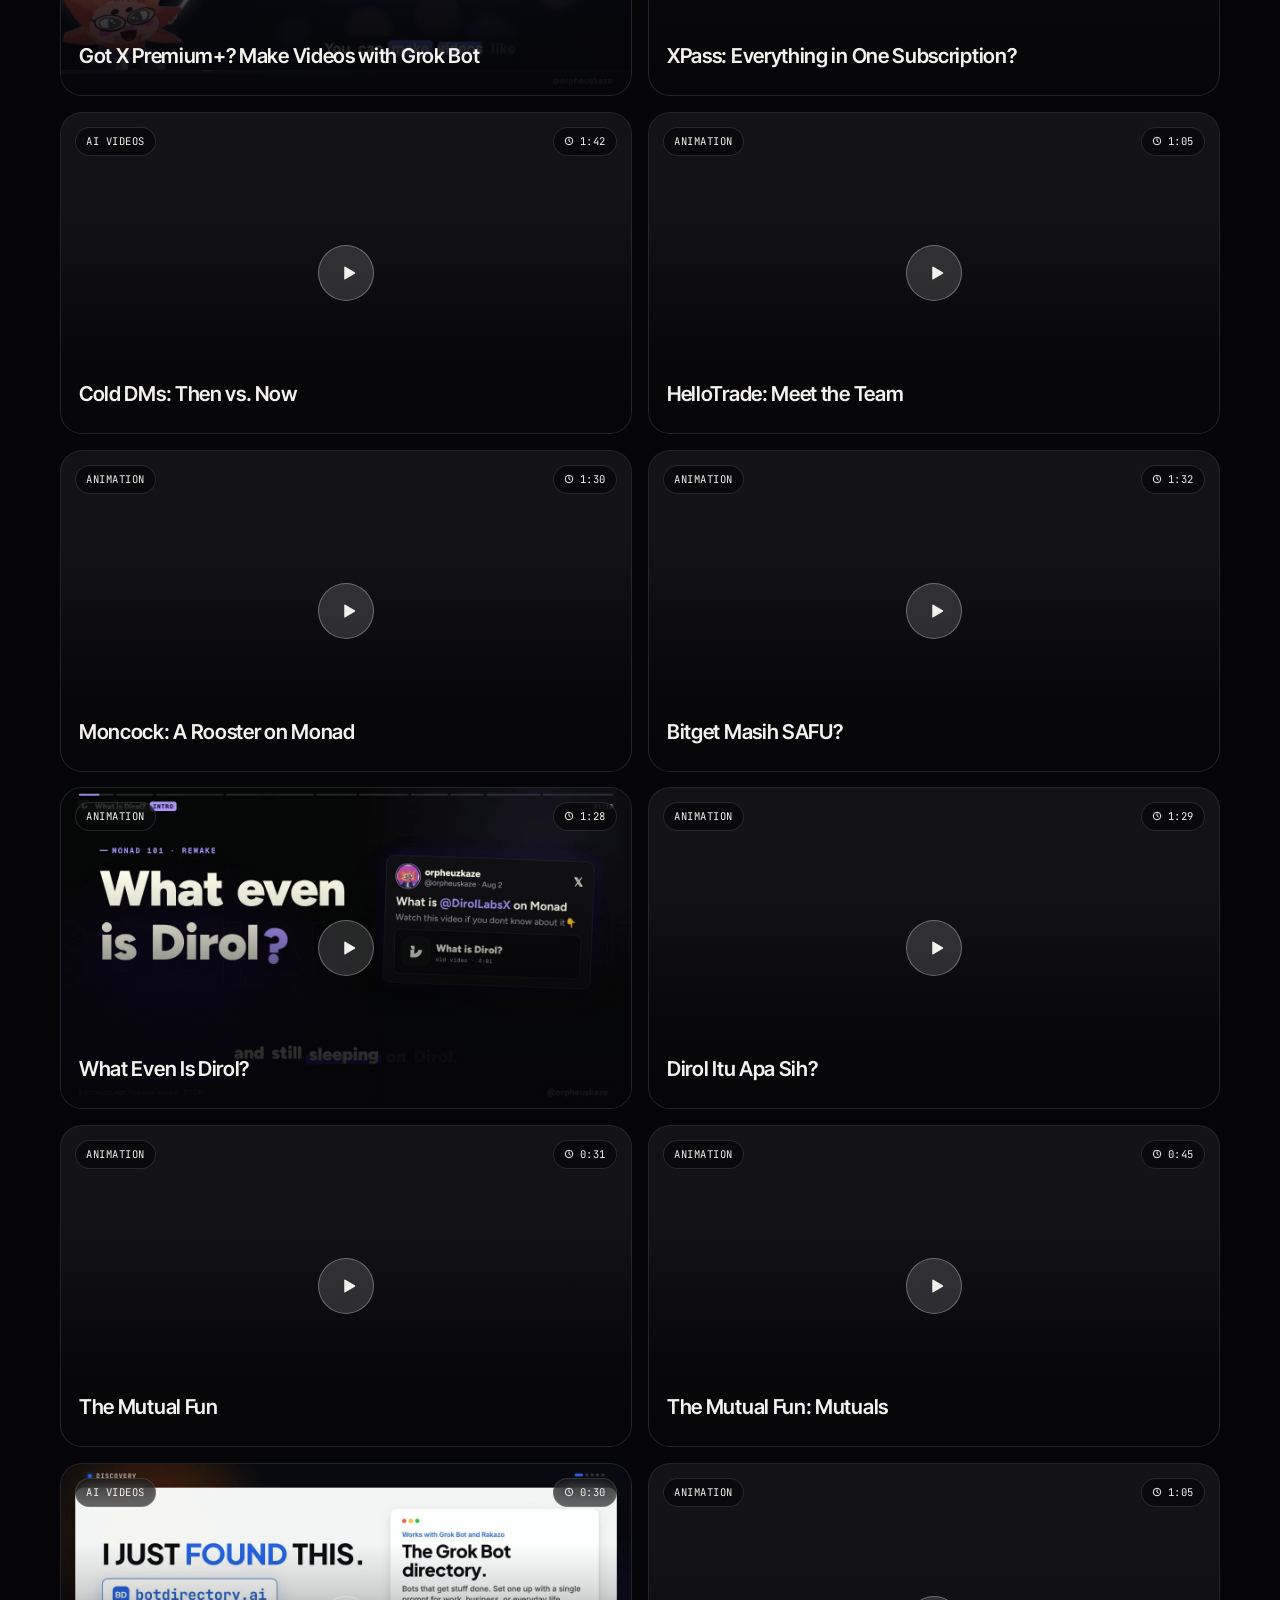
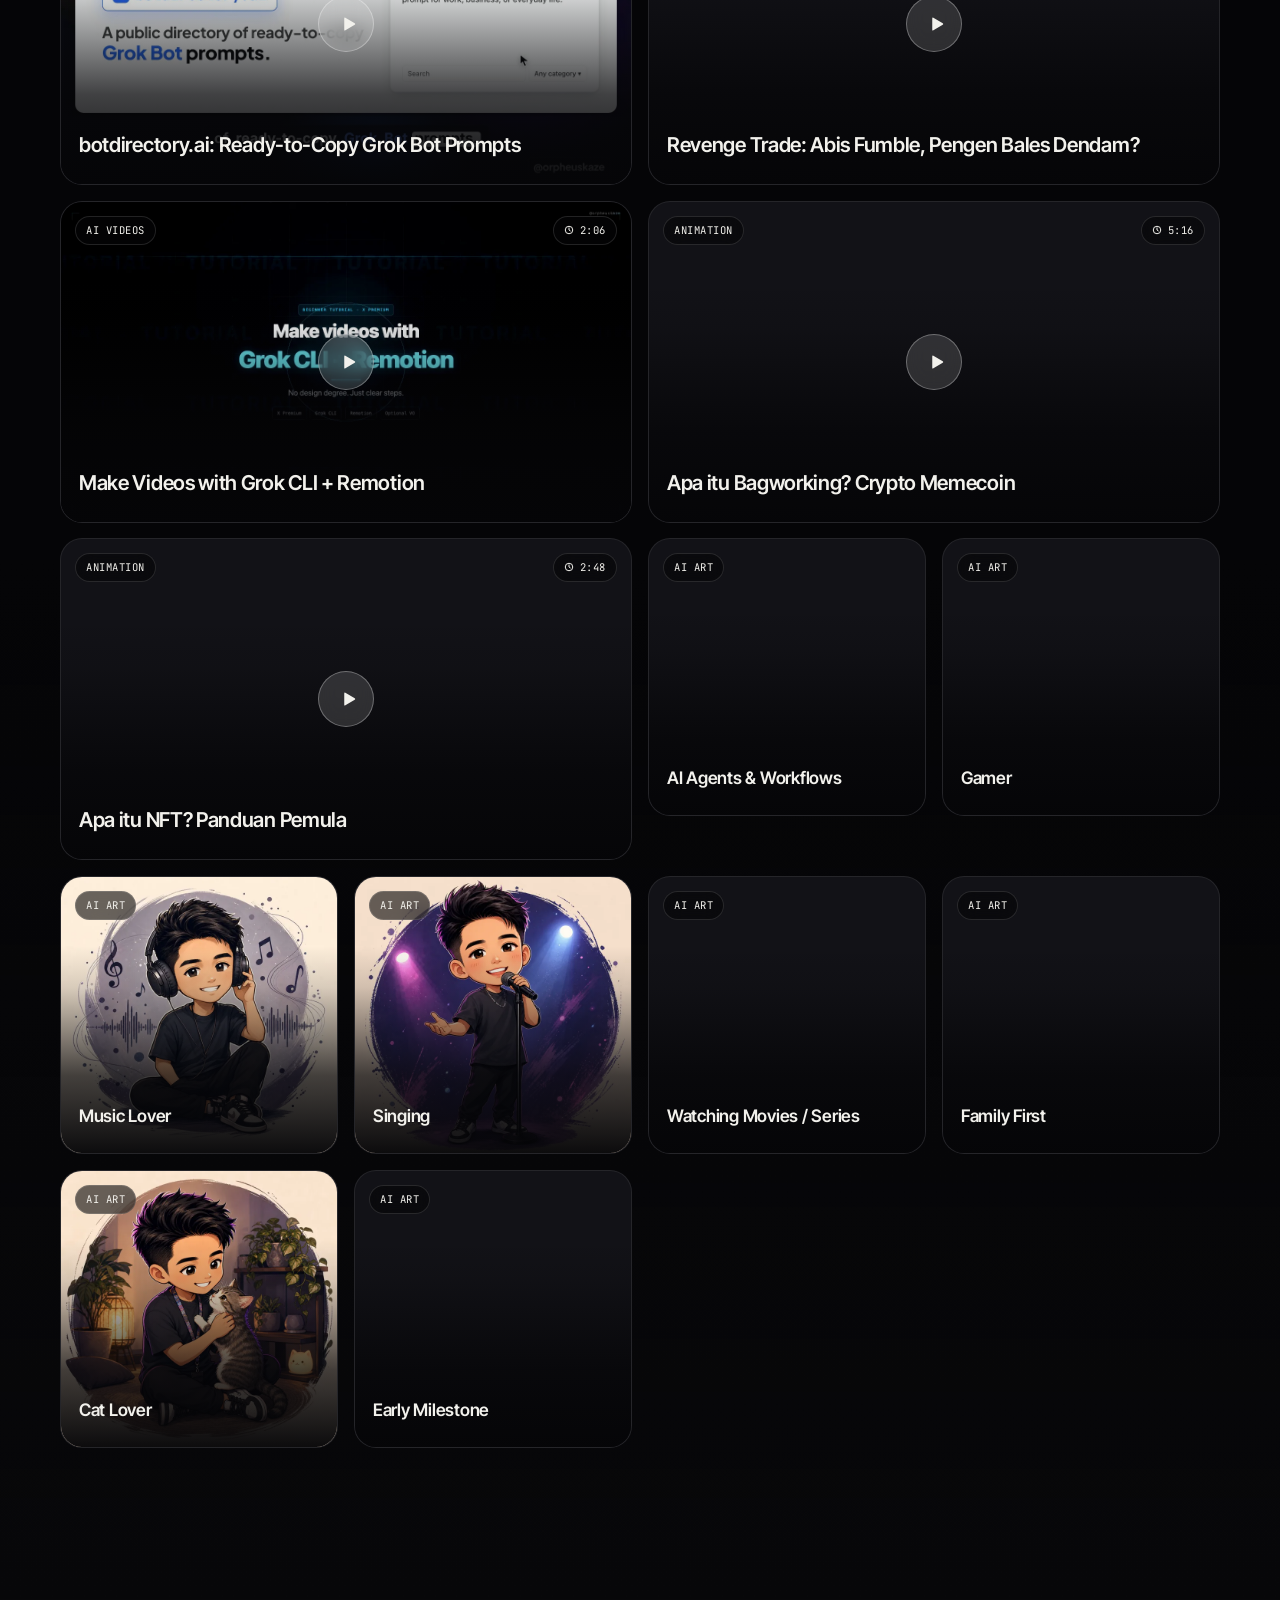
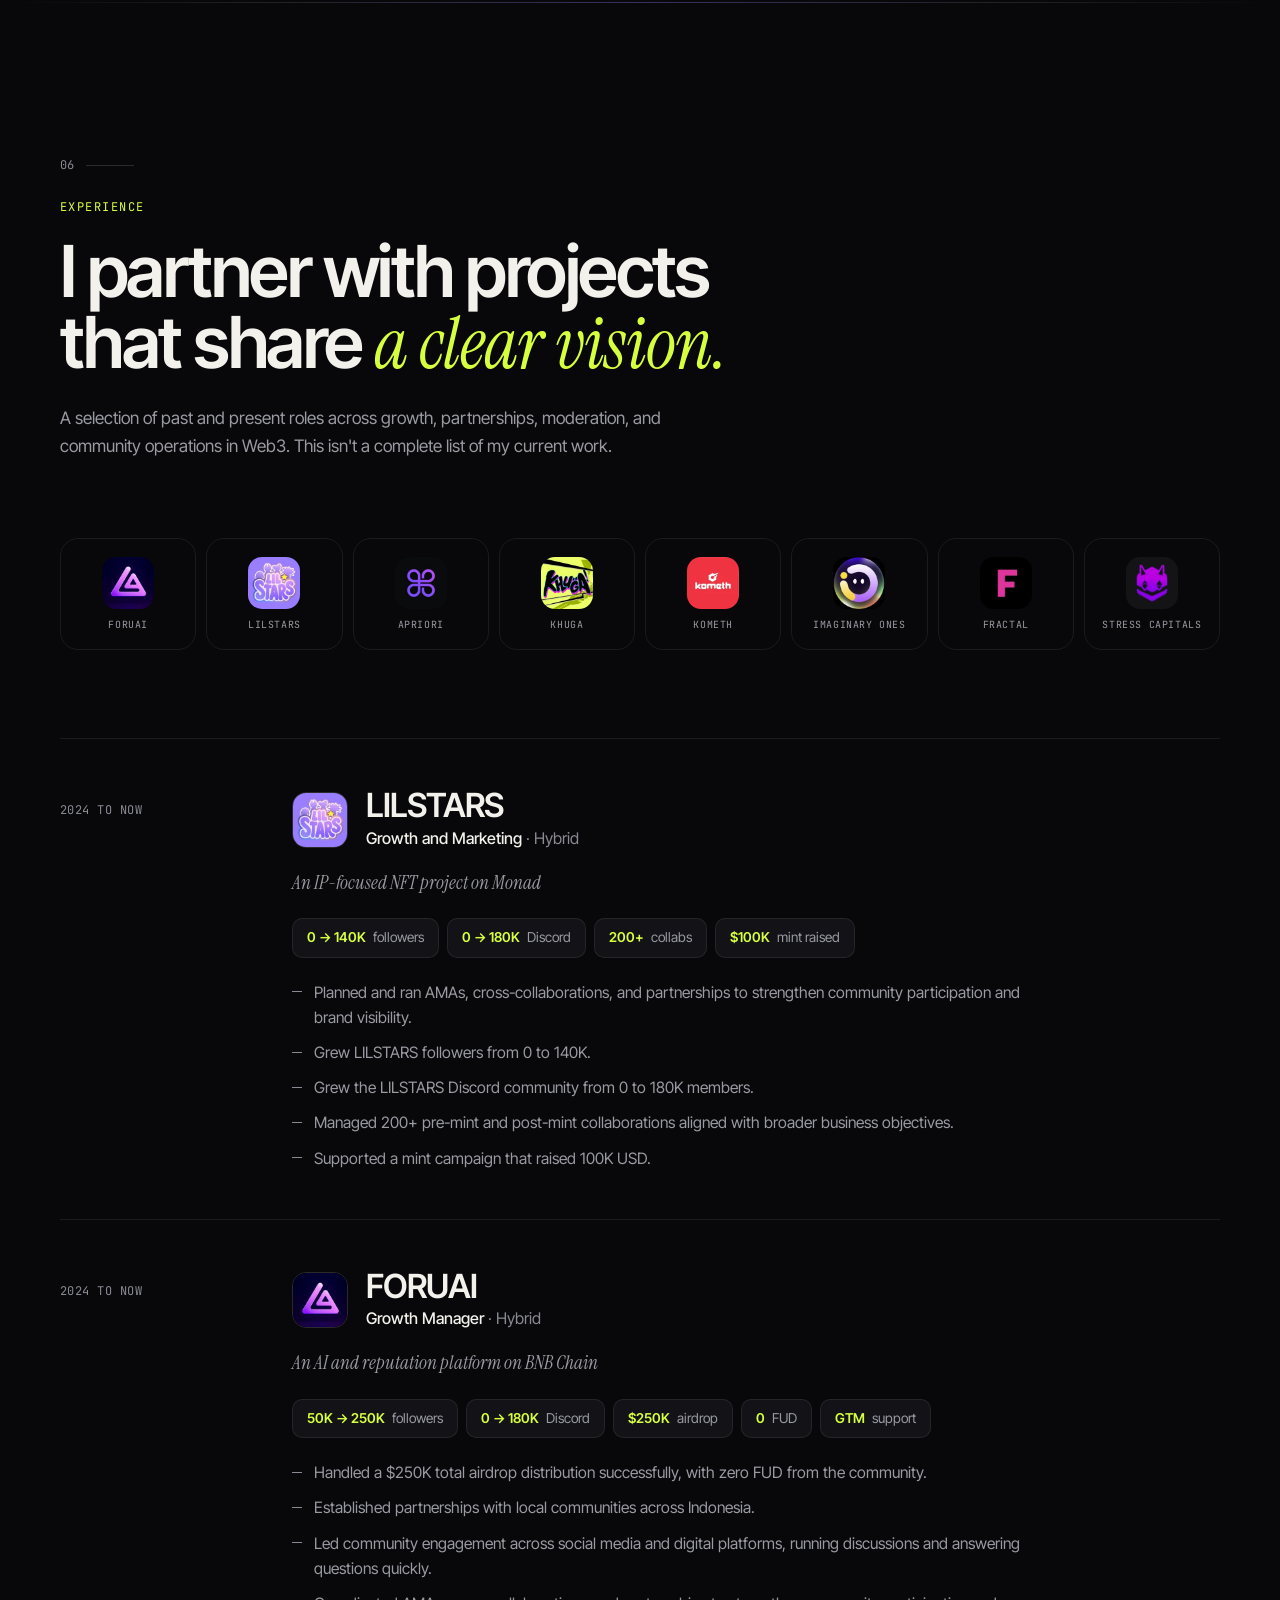
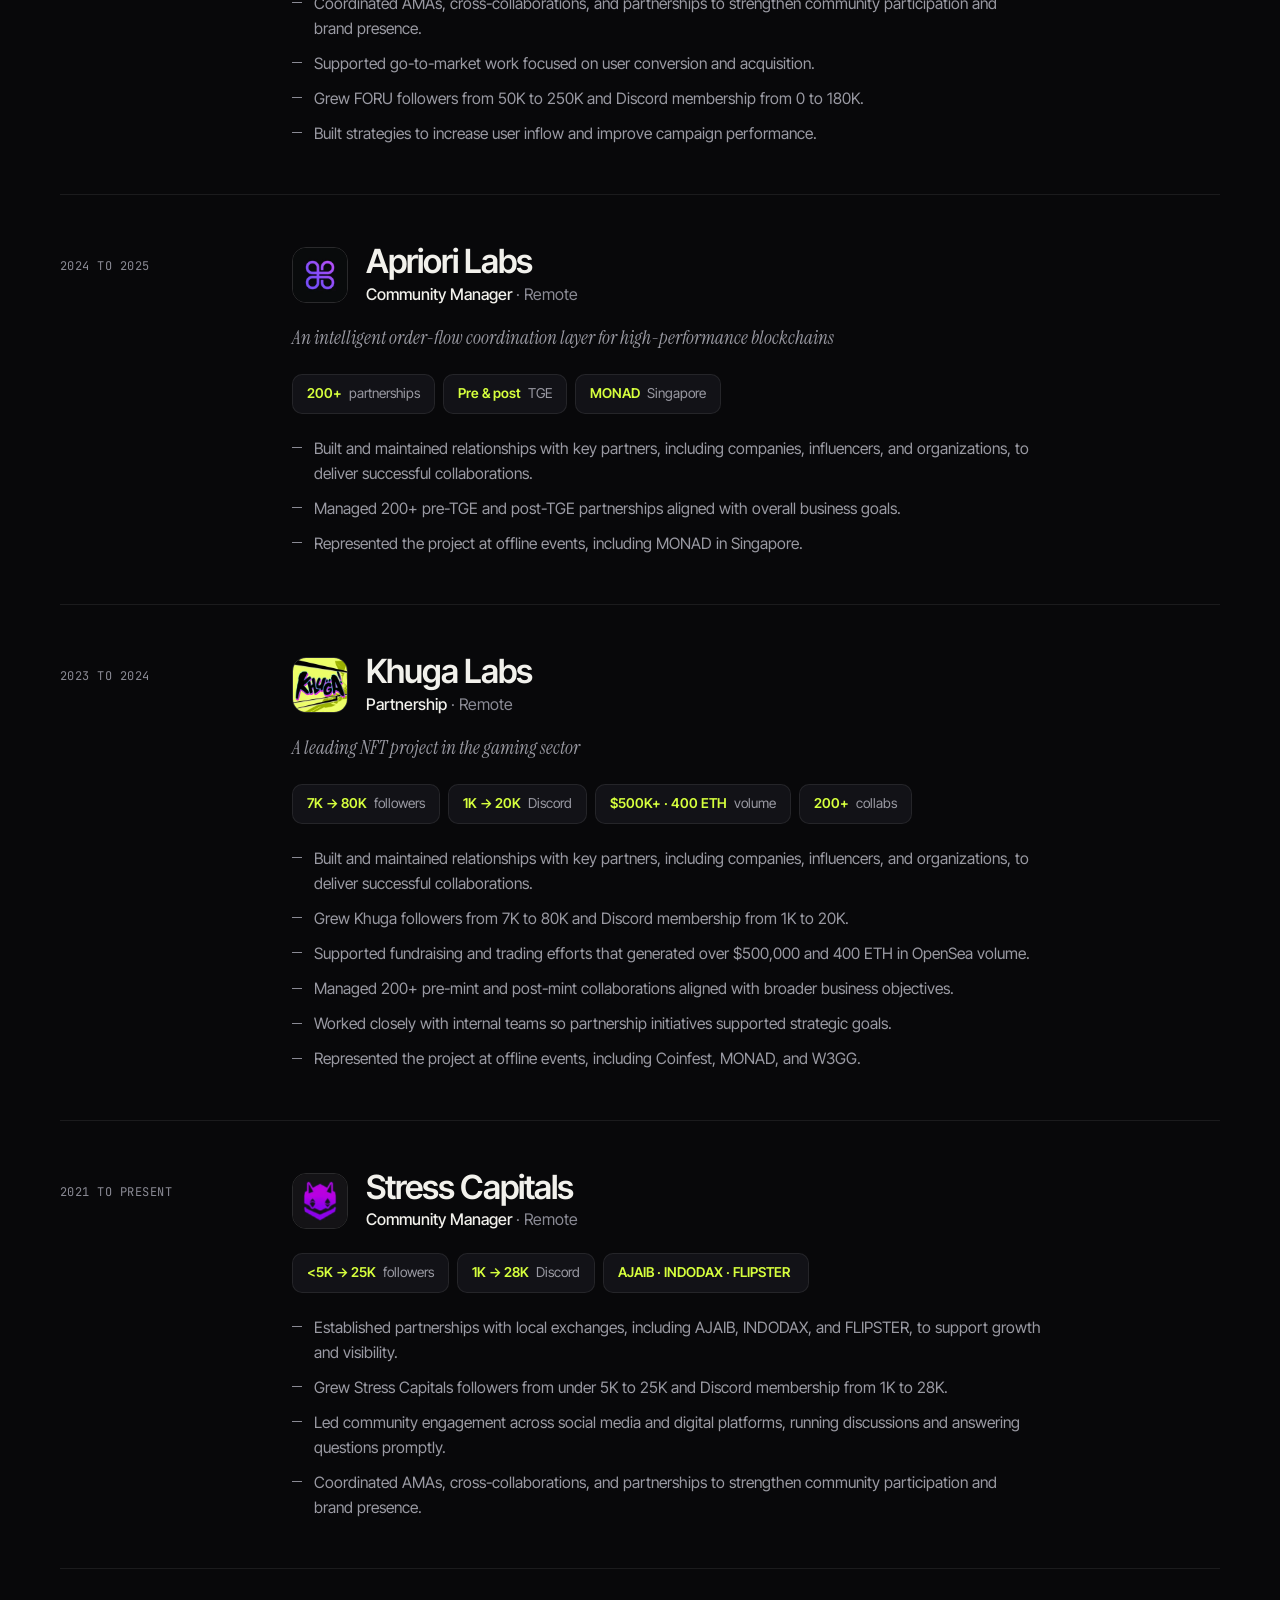
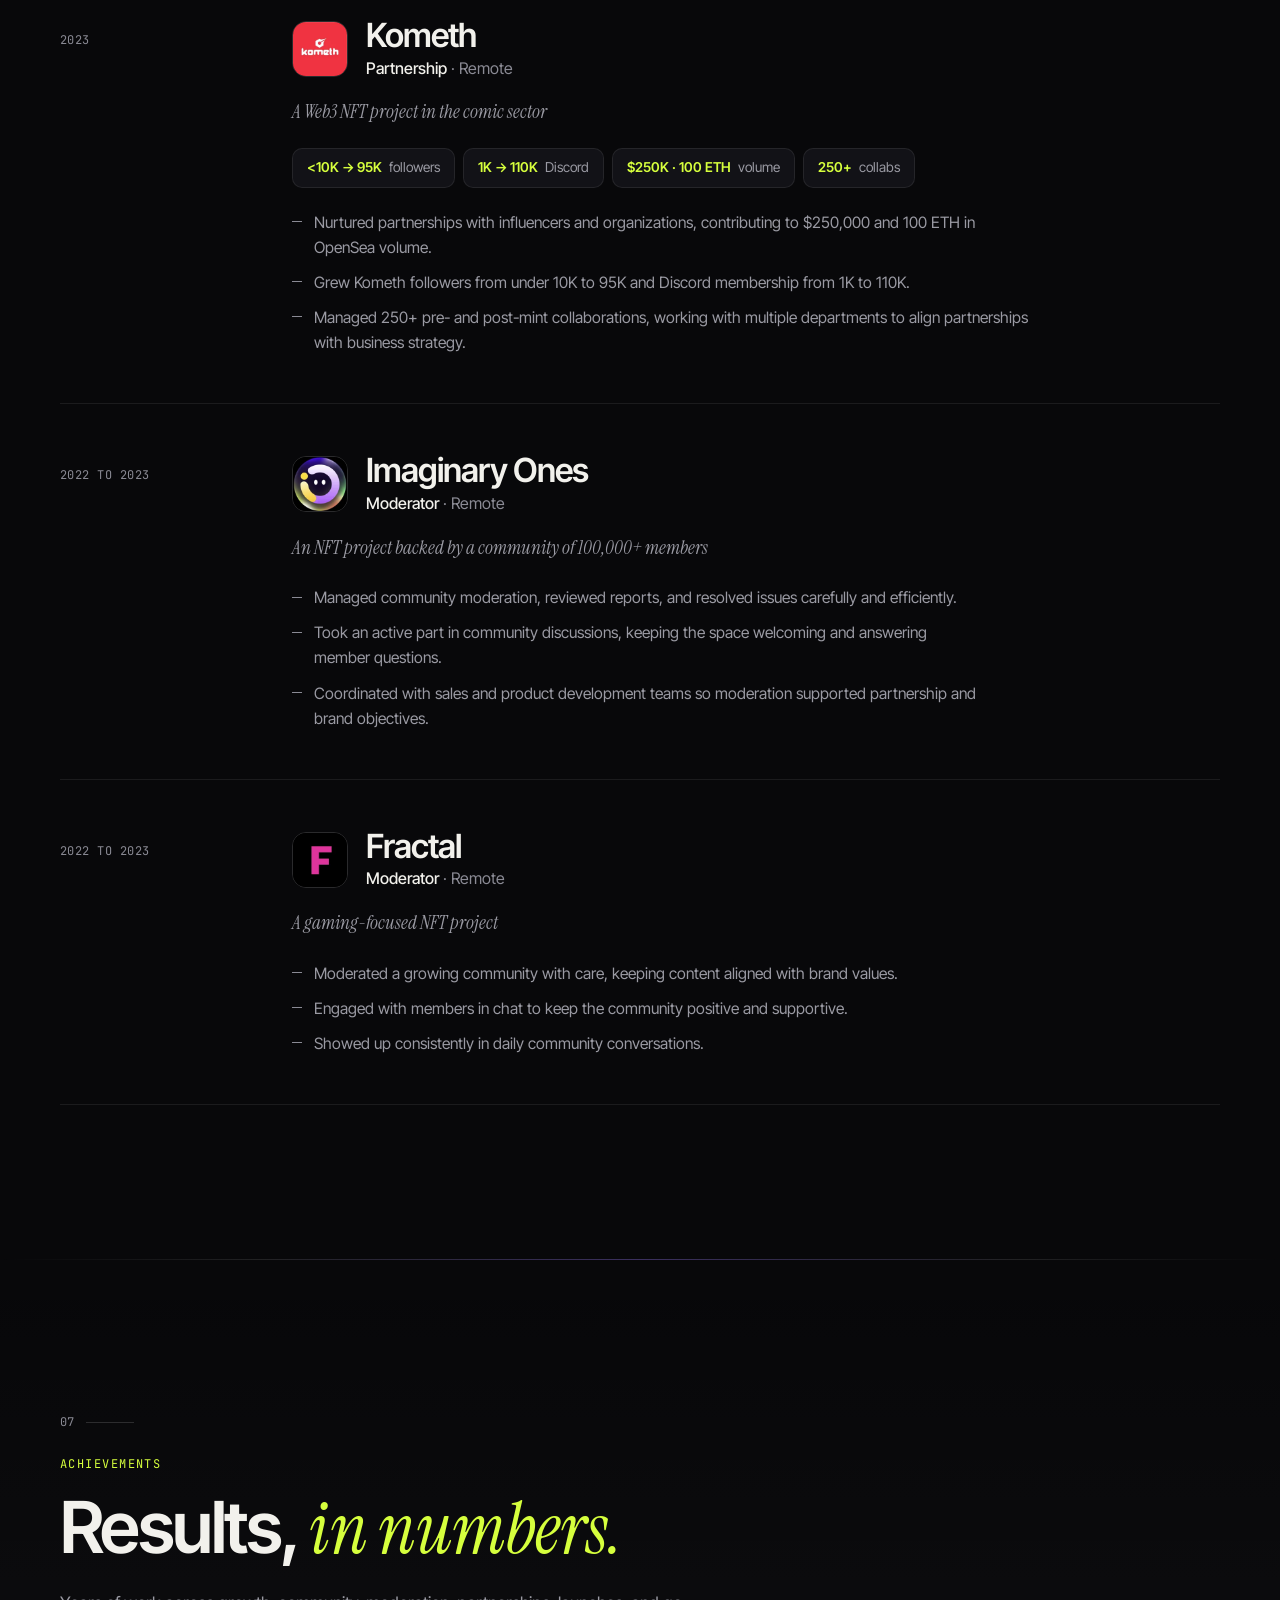
==== commit bdda3199: "Feat: add 6 Remotion/Blender reels, 9:16 Lab support, deep-linking & offerings" ====
--- a/index.html
+++ b/index.html
@@ -44,7 +44,7 @@
     <link rel="stylesheet" href="https://fonts.googleapis.com/css2?family=Instrument+Serif:ital@0;1&family=Inter+Tight:wght@400;500;600;700;800&family=JetBrains+Mono:wght@400;500&display=swap" media="print" onload="this.media='all'" />
     <noscript><link rel="stylesheet" href="https://fonts.googleapis.com/css2?family=Instrument+Serif:ital@0;1&family=Inter+Tight:wght@400;500;600;700;800&family=JetBrains+Mono:wght@400;500&display=swap" /></noscript>
     <link rel="preload" as="image" href="./assets/profile-picture.webp" imagesrcset="./assets/profile-picture-480.webp 480w, ./assets/profile-picture.webp 880w" imagesizes="(max-width: 900px) 300px, 440px" fetchpriority="high" />
-    <link rel="stylesheet" href="./portfolio.css?v=20261014-2" />
+    <link rel="stylesheet" href="./portfolio.css?v=20261114-1" />
     <script>document.documentElement.classList.add("js");</script>
     <script type="application/ld+json">
       {
@@ -57,11 +57,11 @@
             "alternateName": "orpheuskaze",
             "url": "https://orpheuzkaze-portfolio.vercel.app/",
             "image": "https://orpheuzkaze-portfolio.vercel.app/assets/profile-picture.webp",
-            "jobTitle": "Web3 Growth, Community & Partnerships Specialist",
+            "jobTitle": ["Web3 Growth Manager", "Community & Partnerships Specialist", "AI & Programmatic Video Producer"],
             "description": "Web3 growth, community, moderation, and partnerships specialist with an AI creative edge. Based in Indonesia, open to freelance.",
             "address": { "@type": "PostalAddress", "addressCountry": "ID" },
             "knowsLanguage": ["en", "id"],
-            "knowsAbout": ["Web3 growth", "Community management", "Partnerships", "KOL marketing", "Discord moderation", "AI video", "AI agents"],
+            "knowsAbout": ["Web3 growth", "Community management", "Partnerships", "KOL marketing", "Discord moderation", "AI video", "Remotion", "Blender 3D", "AI agents"],
             "email": "mailto:orpheuzkaze@gmail.com",
             "sameAs": ["https://x.com/orpheuskaze", "https://t.me/orpheuzkaze", "https://github.com/ahmadaryanto"]
           },
@@ -903,6 +903,39 @@
                 </div>
               </div>
             </article>
+
+            <article class="repo-card" data-reveal>
+              <a class="repo-card__media" href="#lab=x-cat-rubik-promo" aria-label="Open Remotion & 3D Motion Studio in AI Lab" data-preview="./assets/projects/remotion-studio-demo.mp4">
+                <img src="./assets/projects/remotion-studio.webp" alt="remotion-studio: programmatic 2D stickman documentaries and headless Blender 4.5 3D reels" width="1280" height="720" loading="lazy" decoding="async" />
+                <span class="repo-card__live mono"><span class="pulse"></span> Motion preview</span>
+              </a>
+              <div class="repo-card__body">
+                <div class="repo-card__head">
+                  <h3>remotion-studio</h3>
+                  <span class="repo-card__tag mono">Video engine</span>
+                </div>
+                <p>
+                  A 26-project programmatic video workspace combining TypeScript/Remotion,
+                  headless Blender 4.5, GSAP motion planning, and ElevenLabs voice-clone sync to
+                  produce 2D stickman documentaries, 3D cutaway reels, and mascot films.
+                </p>
+                <div class="langbar" role="img" aria-label="TypeScript 78.4%, Python 16.2%, CSS 5.4%">
+                  <span style="--w:78.4%;--c:#3178c6"></span><span style="--w:16.2%;--c:#3572A5"></span><span style="--w:5.4%;--c:#a46cf0"></span>
+                </div>
+                <ul class="langs mono">
+                  <li style="--c:#3178c6">TypeScript 78.4%</li>
+                  <li style="--c:#3572A5">Python (Blender) 16.2%</li>
+                  <li style="--c:#a46cf0">CSS 5.4%</li>
+                </ul>
+                <div class="repo-card__links">
+                  <a class="btn btn--primary btn--sm" href="#lab">
+                    Watch in AI Lab
+                    <svg viewBox="0 0 24 24" aria-hidden="true"><path d="M5 12h14M13 6l6 6-6 6" fill="none" stroke="currentColor" stroke-width="2" stroke-linecap="round" stroke-linejoin="round"/></svg>
+                  </a>
+                  <a class="btn btn--ghost btn--sm" href="#lab=x-cat-rubik-promo">3D Rubik reel</a>
+                </div>
+              </div>
+            </article>
           </div>
         </div>
       </section>
@@ -910,6 +943,46 @@
       <!-- ============ 09 · CONTACT ============ -->
       <section class="section contact" id="contact">
         <div class="wrap">
+          <div class="offerings">
+            <header class="section__head" data-reveal>
+              <span class="section__index">09</span>
+              <p class="eyebrow">Freelance &amp; Advisory</p>
+              <h2 class="section__title">Ways we can <em>work together.</em></h2>
+            </header>
+            <div class="offerings__grid">
+              <article class="offering" data-reveal>
+                <span class="offering__num mono">01 · Growth &amp; Community</span>
+                <h3>Ecosystem Traction &amp; Collabs</h3>
+                <p>End-to-end community operations, Discord architecture, pre/post-TGE partnership pipelines, KOL activations, Spaces/AMAs, and zero-FUD campaign execution.</p>
+                <ul class="chips-row">
+                  <li>Community Ops</li>
+                  <li>KOL &amp; Partner Deals</li>
+                  <li>GTM &amp; Launches</li>
+                </ul>
+              </article>
+              <article class="offering offering--hl" data-reveal>
+                <span class="offering__num mono">02 · AI &amp; Motion Studio</span>
+                <h3>Programmatic &amp; 3D Launch Videos</h3>
+                <p>Custom 2D stickman documentaries, headless Blender 4.5 3D explainers, and fast-paced narrative reels engineered in Remotion to make complex protocols click on X.</p>
+                <ul class="chips-row">
+                  <li class="is-tool">Remotion</li>
+                  <li class="is-tool">Blender 4.5</li>
+                  <li class="is-tool">ElevenLabs</li>
+                </ul>
+              </article>
+              <article class="offering" data-reveal>
+                <span class="offering__num mono">03 · Agentic Workflows</span>
+                <h3>Custom AI Agents &amp; Automation</h3>
+                <p>Tailored AI agent setups (OpenClaw, Hermes, Claude Code skills) and automated research-to-content workflows that multiply a lean Web3 team's daily output.</p>
+                <ul class="chips-row">
+                  <li>Agentic Pipelines</li>
+                  <li>Content Systems</li>
+                  <li>Custom Skills</li>
+                </ul>
+              </article>
+            </div>
+          </div>
+
           <div class="contact__box">
             <p class="eyebrow" data-reveal>Let's stay in touch</p>
             <h2 class="contact__title" data-reveal>
@@ -984,6 +1057,6 @@
     </footer>
 
     <div class="toast" role="status" aria-live="polite"></div>
-    <script src="./portfolio.js?v=20261014-2" defer></script>
+    <script src="./portfolio.js?v=20261114-1" defer></script>
   </body>
 </html>
--- a/portfolio.css
+++ b/portfolio.css
@@ -707,7 +707,7 @@
 .partners { margin-top: clamp(72px, 9vw, 120px); }
 .partners .sub-title { margin-bottom: 8px; }
 .partners__sub { color: var(--muted); margin-bottom: 28px; }
-.partners__grid { display: grid; grid-template-columns: repeat(6, 1fr); gap: 10px; }
+.partners__grid { display: grid; grid-template-columns: repeat(6, minmax(0, 1fr)); gap: 10px; }
 .partners__grid a {
   display: flex;
   align-items: center;
@@ -718,15 +718,53 @@
   font-size: 0.9rem;
   font-weight: 500;
   color: var(--muted);
+  min-width: 0;
   transition: border-color 0.3s, color 0.3s, background 0.3s;
 }
+.partners__grid span { min-width: 0; overflow-wrap: anywhere; }
 .partners__grid a:hover { border-color: var(--line-2); color: var(--text); background: var(--surface); }
 .partners__grid img { width: 36px; height: 36px; flex: none; border-radius: 10px; object-fit: cover; filter: grayscale(1); transition: filter 0.3s; }
 .partners__grid a:hover img { filter: none; }
 
 /* ==========================================================================
-   09 · CONTACT
+   09 · CONTACT & OFFERINGS
    ========================================================================== */
+.offerings { margin-bottom: clamp(56px, 7vw, 88px); }
+.offerings__grid {
+  display: grid;
+  grid-template-columns: repeat(3, minmax(0, 1fr));
+  gap: 20px;
+}
+.offering {
+  display: flex;
+  flex-direction: column;
+  gap: 14px;
+  padding: clamp(26px, 3vw, 36px);
+  border-radius: var(--radius-lg);
+  border: 1px solid var(--line);
+  background: var(--surface);
+  transition: border-color 0.3s, transform 0.45s var(--ease), box-shadow 0.45s var(--ease);
+}
+.offering:hover {
+  border-color: var(--line-2);
+  transform: translateY(-4px);
+}
+.offering--hl {
+  border-color: rgba(155, 123, 255, 0.35);
+  background:
+    radial-gradient(ellipse 80% 60% at 100% 0%, rgba(155, 123, 255, 0.16), transparent 65%),
+    var(--surface);
+}
+.offering--hl:hover {
+  border-color: rgba(155, 123, 255, 0.6);
+  box-shadow: 0 32px 64px -36px rgba(155, 123, 255, 0.55);
+}
+.offering__num { color: var(--accent); }
+.offering--hl .offering__num { color: var(--ai-2); }
+.offering h3 { font-size: clamp(1.25rem, 2vw, 1.5rem); font-weight: 600; letter-spacing: -0.02em; line-height: 1.2; }
+.offering p { color: var(--muted); font-size: 0.95rem; flex: 1; }
+.offering .chips-row { margin-top: 6px; }
+
 .contact__box {
   position: relative;
   padding: clamp(40px, 7vw, 96px);
@@ -747,7 +785,7 @@
 .contact__title em { color: var(--accent); font-weight: 400; }
 .contact__text { margin-top: 28px; max-width: 560px; color: var(--muted); font-size: 1.1rem; }
 
-.contact__links { display: grid; grid-template-columns: 1fr 1.4fr 1fr; gap: 14px; margin-top: 48px; }
+.contact__links { display: grid; grid-template-columns: repeat(2, minmax(0, 1fr)); max-width: 880px; gap: 14px; margin-top: 48px; }
 .clink {
   display: flex;
   align-items: center;
@@ -1247,6 +1285,7 @@
   animation-delay: calc(var(--n, 0) * 50ms);
 }
 .lab-card--video { grid-column: span 2; aspect-ratio: 16 / 9; }
+.lab-card--reel { grid-row: span 2; aspect-ratio: 9 / 16; }
 @keyframes cardIn { from { opacity: 0; transform: translateY(24px) scale(0.98); } }
 .lab-card:hover {
   transform: translateY(-6px);
@@ -1405,6 +1444,7 @@
   transform: scale(1.2);
 }
 .theater__bar { display: flex; justify-content: space-between; align-items: center; gap: 12px; color: var(--muted); }
+.theater__actions { display: flex; align-items: center; gap: 10px; }
 .theater__count { font-family: var(--font-mono); font-size: 0.75rem; letter-spacing: 0.08em; }
 .theater__btn {
   width: 44px;
@@ -1546,9 +1586,6 @@
 .footer__nav a { color: var(--muted); font-size: 0.92rem; transition: color 0.2s; }
 .footer__nav a:hover { color: var(--accent); }
 
-/* Contact: four links in a 2x2 grid */
-.contact__links { grid-template-columns: repeat(2, minmax(0, 1fr)); max-width: 880px; }
-
 /* X section cross-link */
 .xtopics__more { margin-top: 28px; }
 
@@ -1606,6 +1643,23 @@
 }
 .post-card__media img,
 .post-card__media video { position: absolute; inset: 0; width: 100%; height: 100%; object-fit: cover; }
+.post-card--reel .post-card__media {
+  background: radial-gradient(circle at 50% 50%, rgba(155, 123, 255, 0.16), #08080c 75%);
+}
+.post-card--reel .post-card__media img,
+.post-card--reel .post-card__media video { object-fit: contain; }
+.post-card__badge {
+  position: absolute;
+  top: 10px;
+  left: 10px;
+  z-index: 2;
+  padding: 4px 8px;
+  border-radius: 999px;
+  background: rgba(5, 5, 7, 0.72);
+  border: 1px solid rgba(155, 123, 255, 0.4);
+  color: #d9cdff;
+  font-size: 0.62rem;
+}
 .post-card__media img { transition: transform 1.2s var(--ease); }
 .post-card__media video { opacity: 0; transition: opacity 0.5s; }
 .post-card.is-previewing .post-card__media video { opacity: 1; }
@@ -1622,7 +1676,7 @@
 .rail-foot { display: flex; flex-wrap: wrap; gap: 16px 32px; }
 
 /* ---------- 08 · Projects ---------- */
-.repos { display: grid; grid-template-columns: repeat(2, minmax(0, 1fr)); gap: 24px; }
+.repos { display: grid; grid-template-columns: repeat(3, minmax(0, 1fr)); gap: 24px; }
 .repo-card {
   display: flex;
   flex-direction: column;
@@ -1685,7 +1739,10 @@
 
 /* ---------- Responsive refinements ---------- */
 @media (max-width: 1080px) {
+  .repos { grid-template-columns: repeat(2, minmax(0, 1fr)); }
+  .offerings__grid { grid-template-columns: 1fr; }
   .contact__links { grid-template-columns: repeat(2, minmax(0, 1fr)); max-width: none; }
+  .partners__grid { grid-template-columns: repeat(4, minmax(0, 1fr)); }
 }
 @media (max-width: 900px) {
   .nav .nav__socials { display: flex; margin-top: auto; padding-top: 24px; }
@@ -1699,6 +1756,7 @@
   .rail { grid-auto-columns: 78vw; gap: 12px; }
   .footer__grid { flex-direction: column; align-items: flex-start; }
   .footer__nav { gap: 10px 18px; }
+  .partners__grid { grid-template-columns: repeat(2, minmax(0, 1fr)); }
 }
 @media (max-width: 380px) {
   :root { --pad: 16px; }
@@ -1706,22 +1764,15 @@
   .chips li { font-size: 0.76rem; padding: 6px 12px; }
   .hero__stats dd { font-size: 1.45rem; }
   .lab-filter { padding: 8px 12px; }
-}
-@media (prefers-reduced-motion: reduce) {
-  .js [data-reveal] { filter: none; }
-  .header.is-hidden { transform: none; }
-}
-@media (max-width: 380px) {
   .hero__media { margin-left: 4px; max-width: calc(100% - 32px); }
   .portrait__badge { width: 84px; height: 84px; top: -18px; right: -14px; }
   .portrait__tag { left: -4px; }
   .subhero__media { margin-left: 4px; max-width: calc(100% - 16px); }
 }
-.partners__grid { grid-template-columns: repeat(6, minmax(0, 1fr)); }
-.partners__grid a { min-width: 0; }
-.partners__grid span { min-width: 0; overflow-wrap: anywhere; }
-@media (max-width: 1080px) { .partners__grid { grid-template-columns: repeat(4, minmax(0, 1fr)); } }
-@media (max-width: 600px) { .partners__grid { grid-template-columns: repeat(2, minmax(0, 1fr)); } }
+@media (prefers-reduced-motion: reduce) {
+  .js [data-reveal] { filter: none; }
+  .header.is-hidden { transform: none; }
+}
 
 .portrait__badge { overflow: hidden; }
 .hero, .subhero { overflow-x: clip; }
